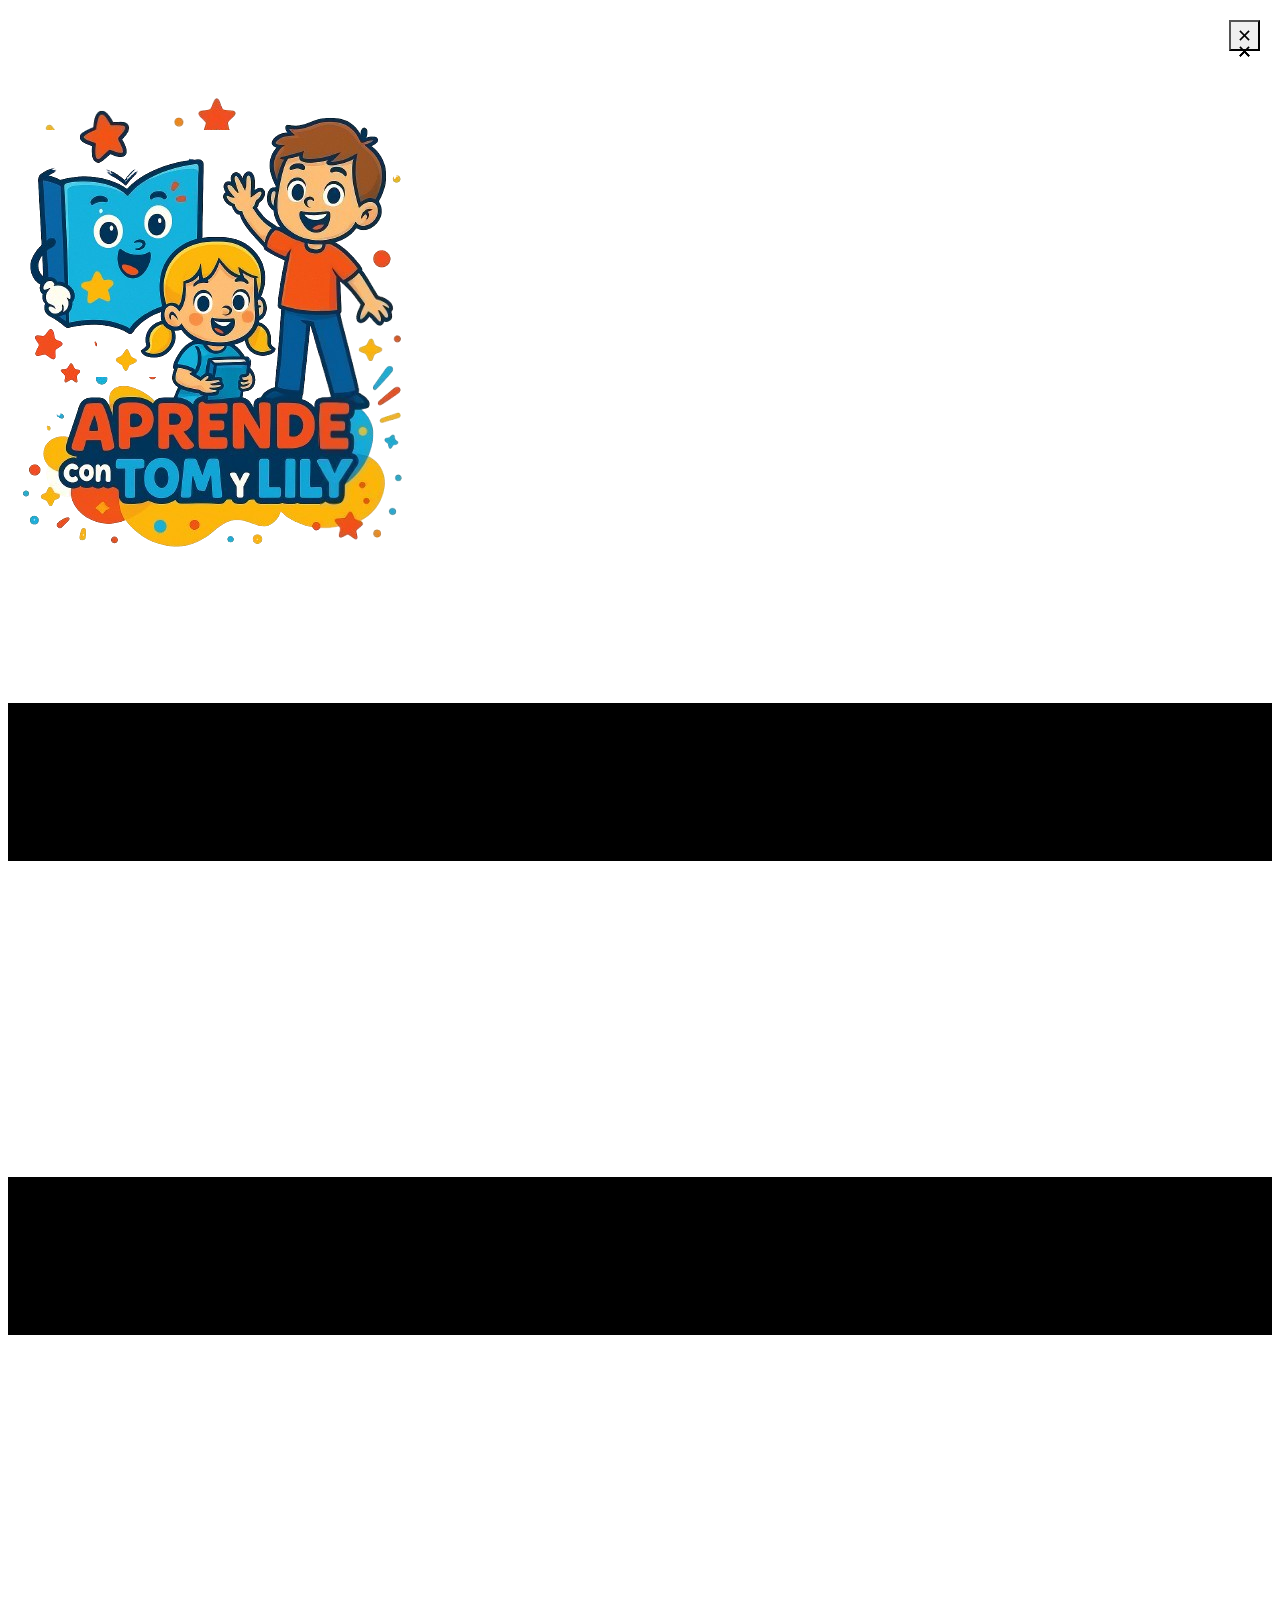
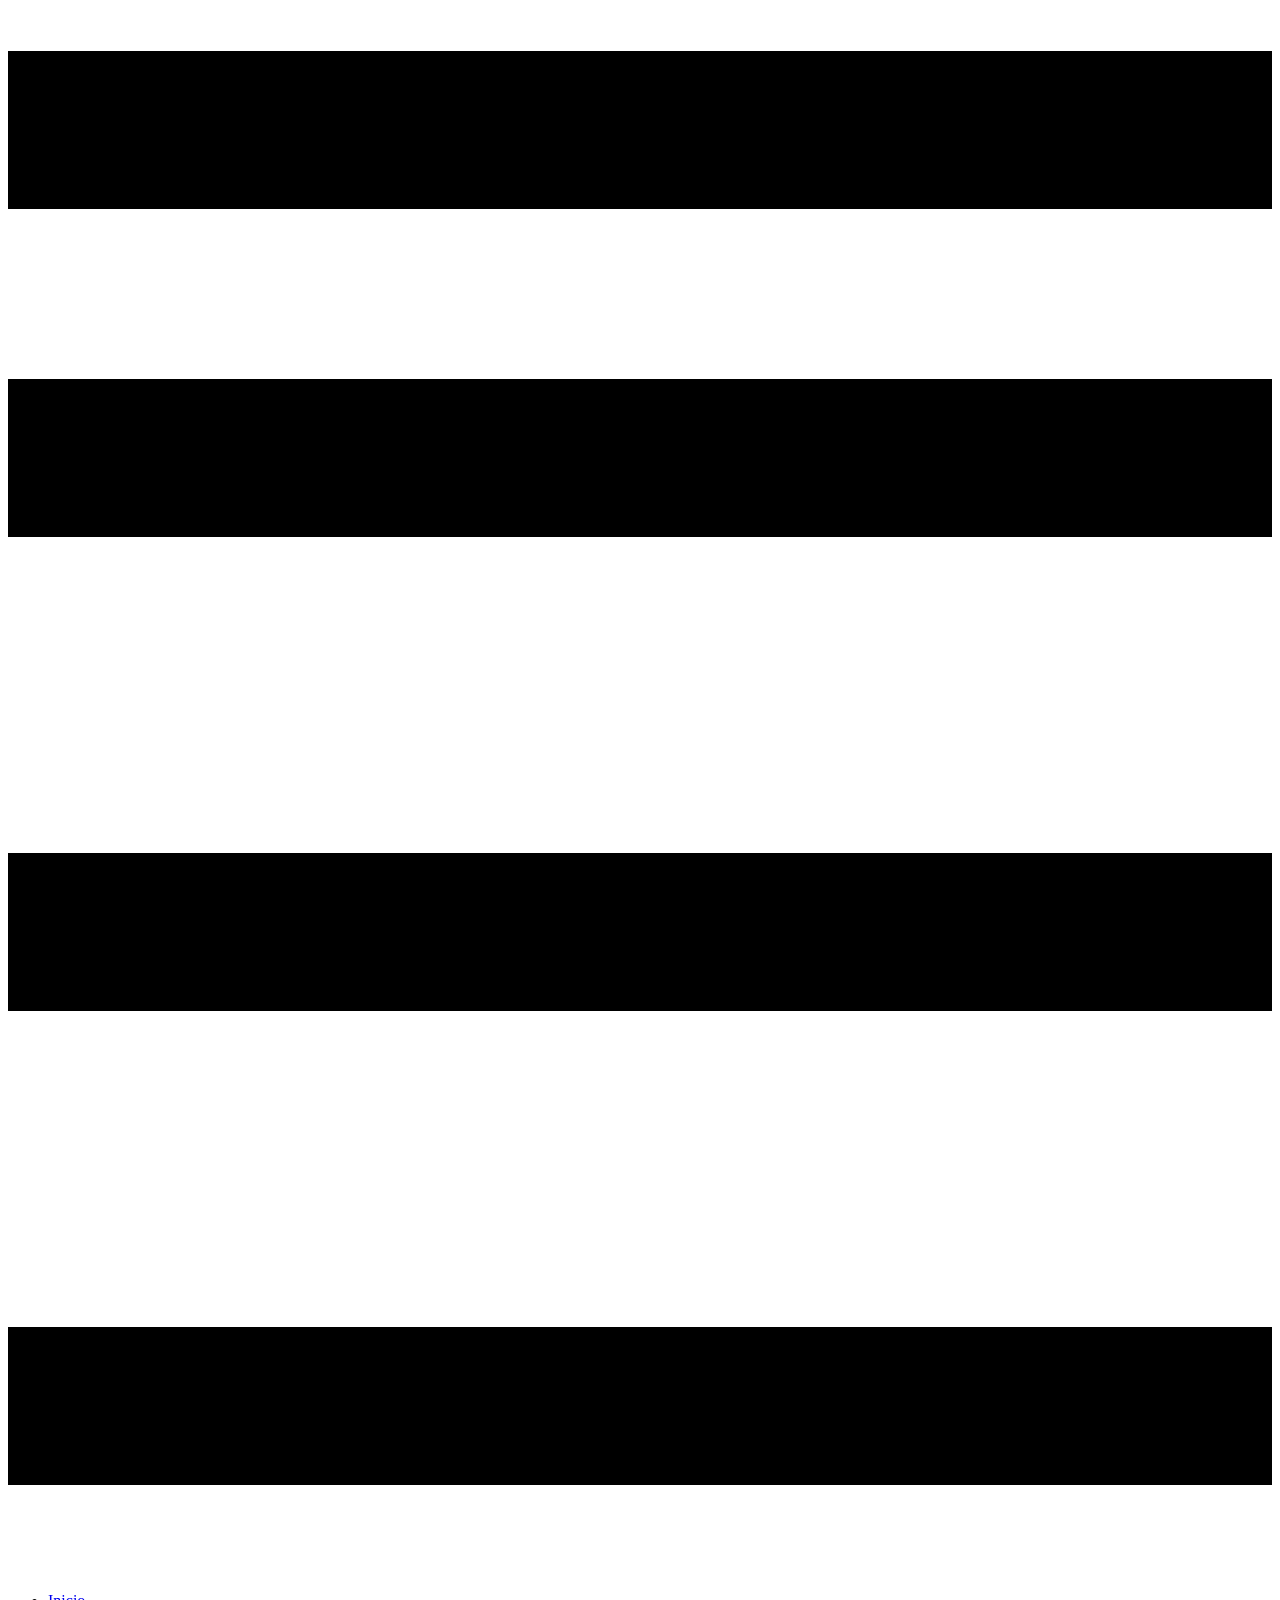
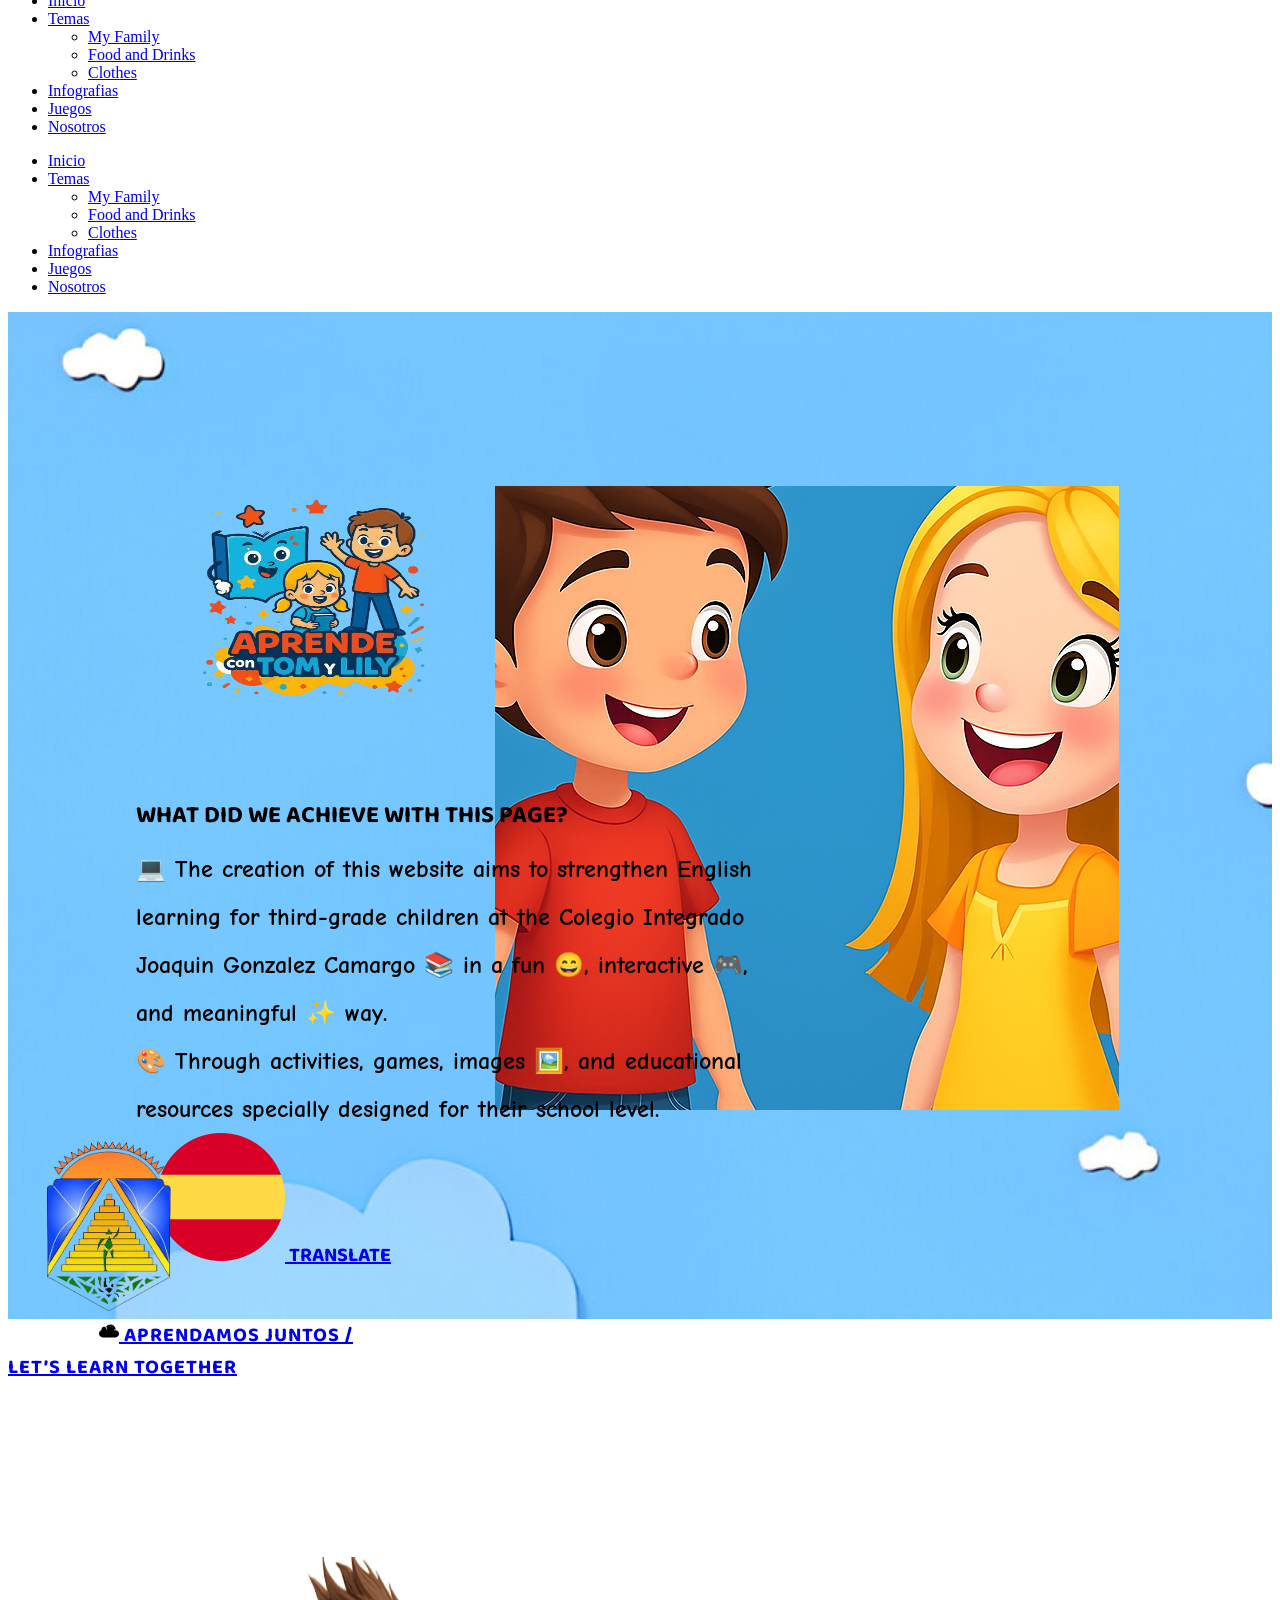
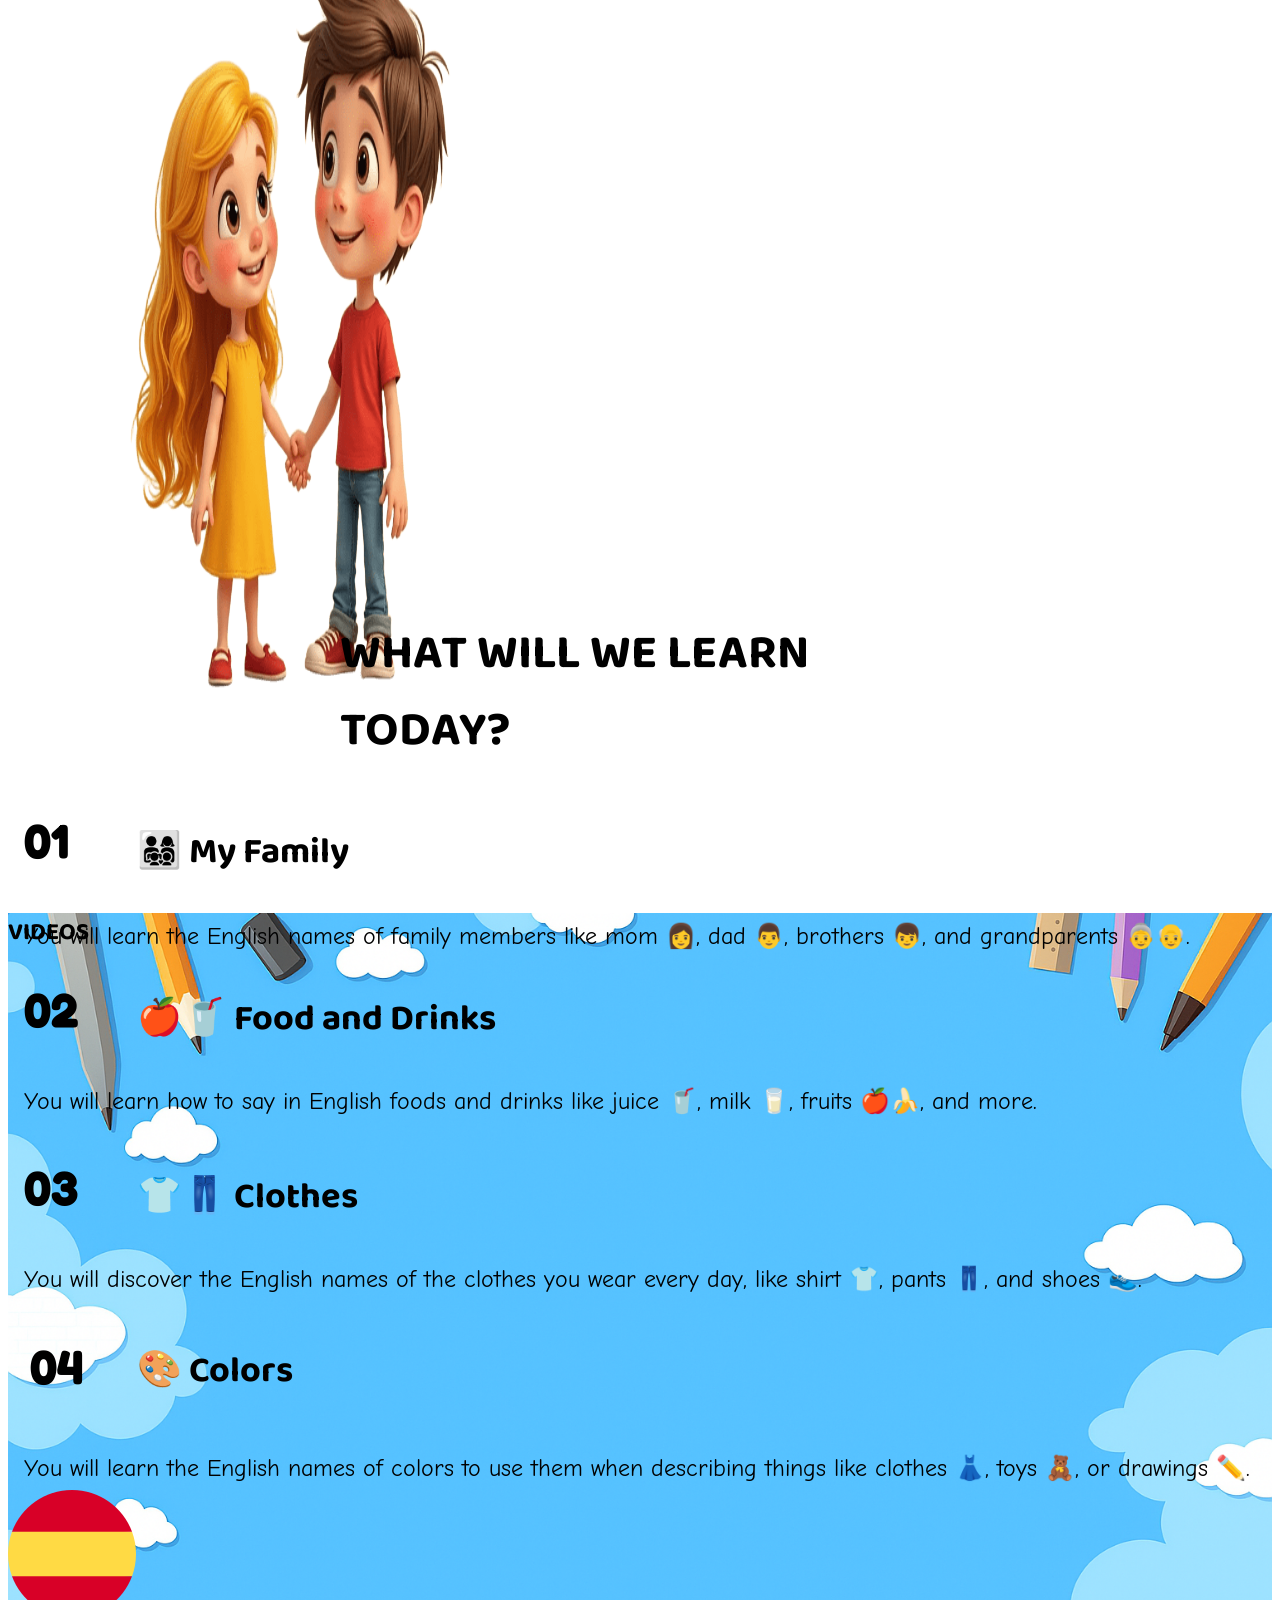
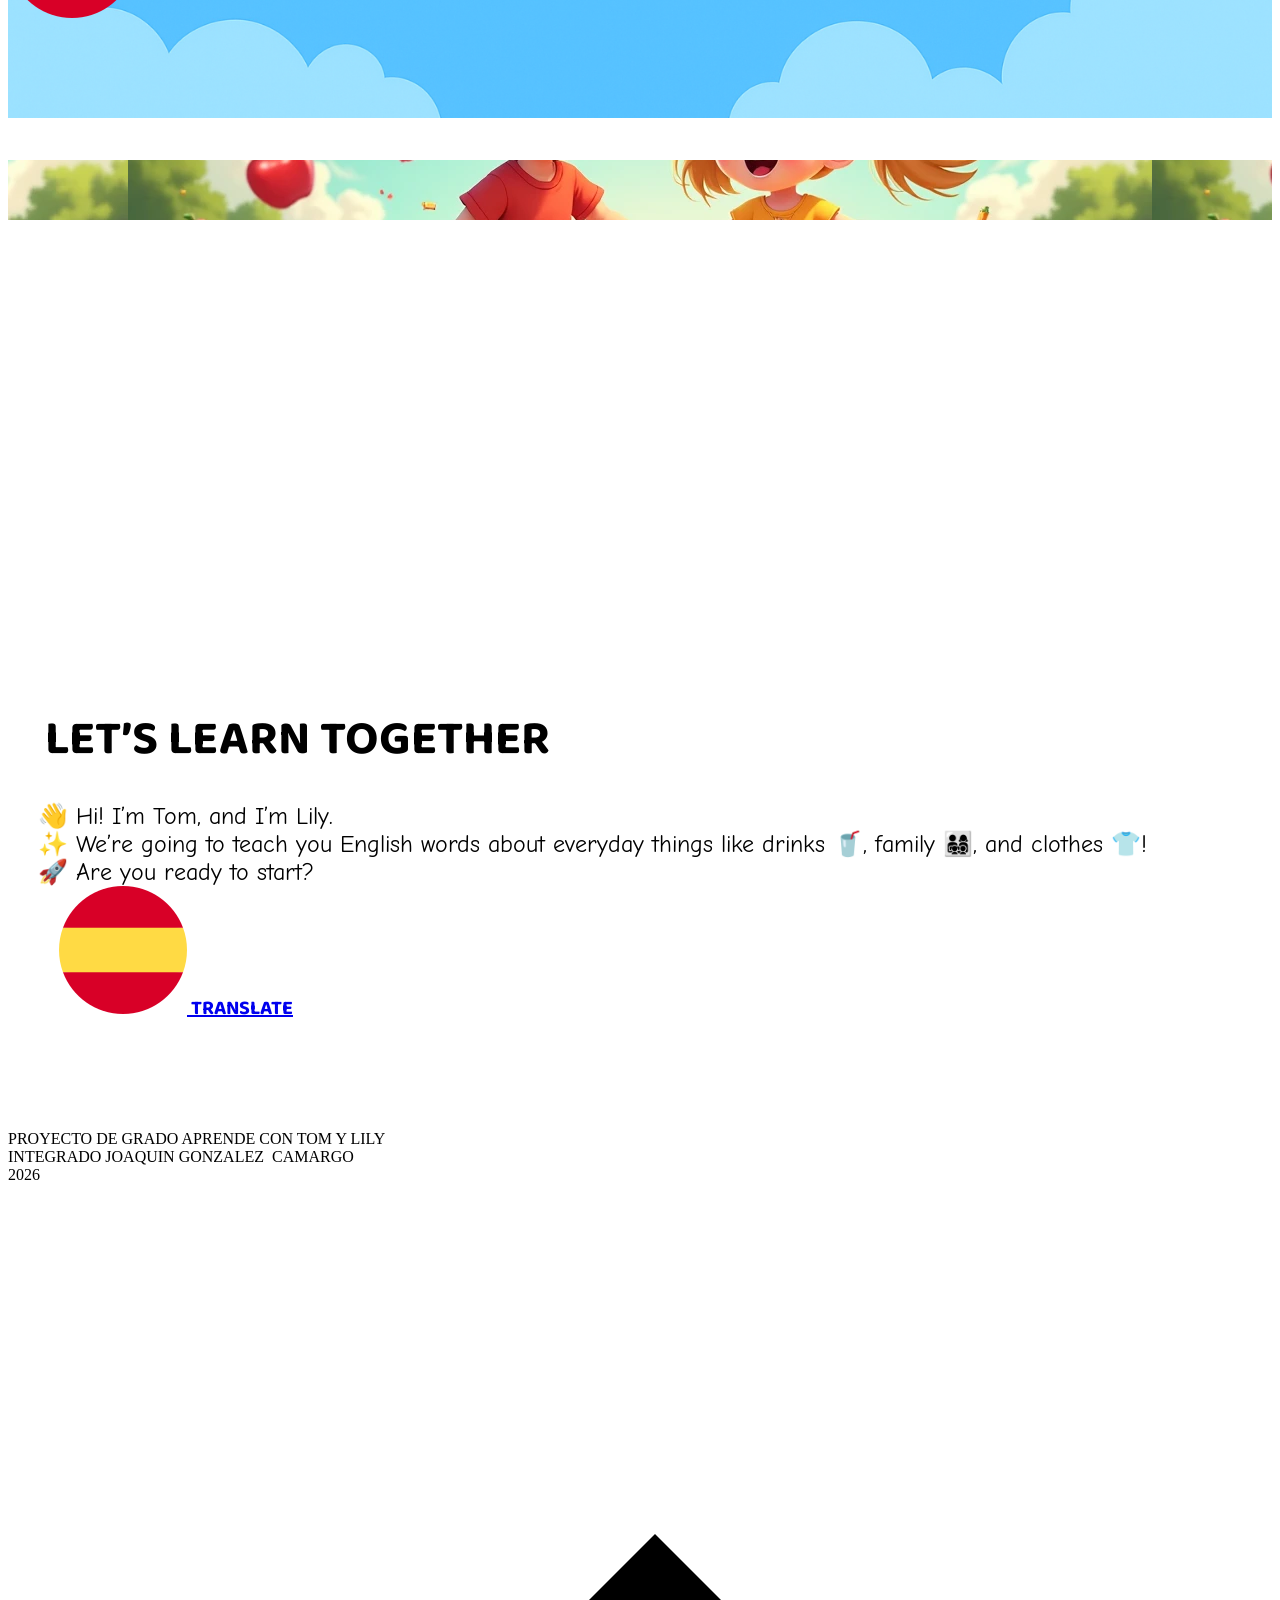
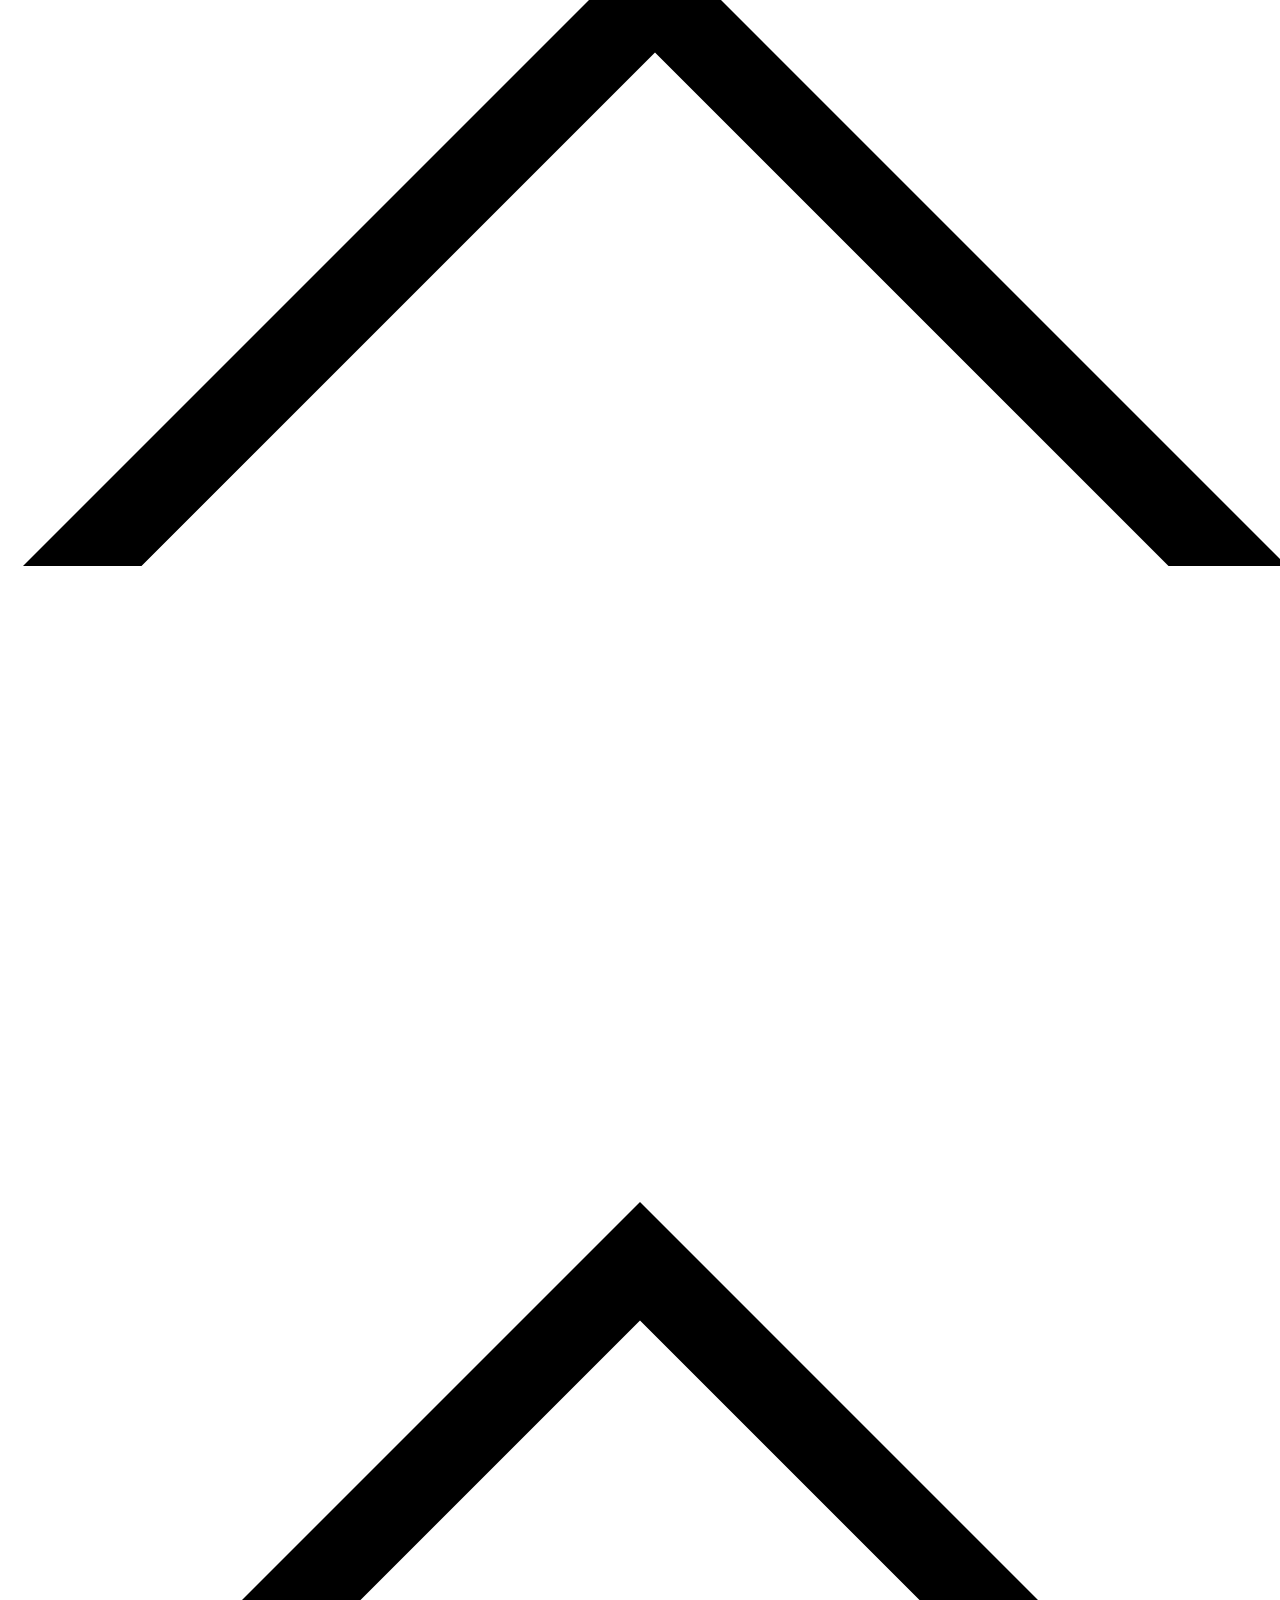
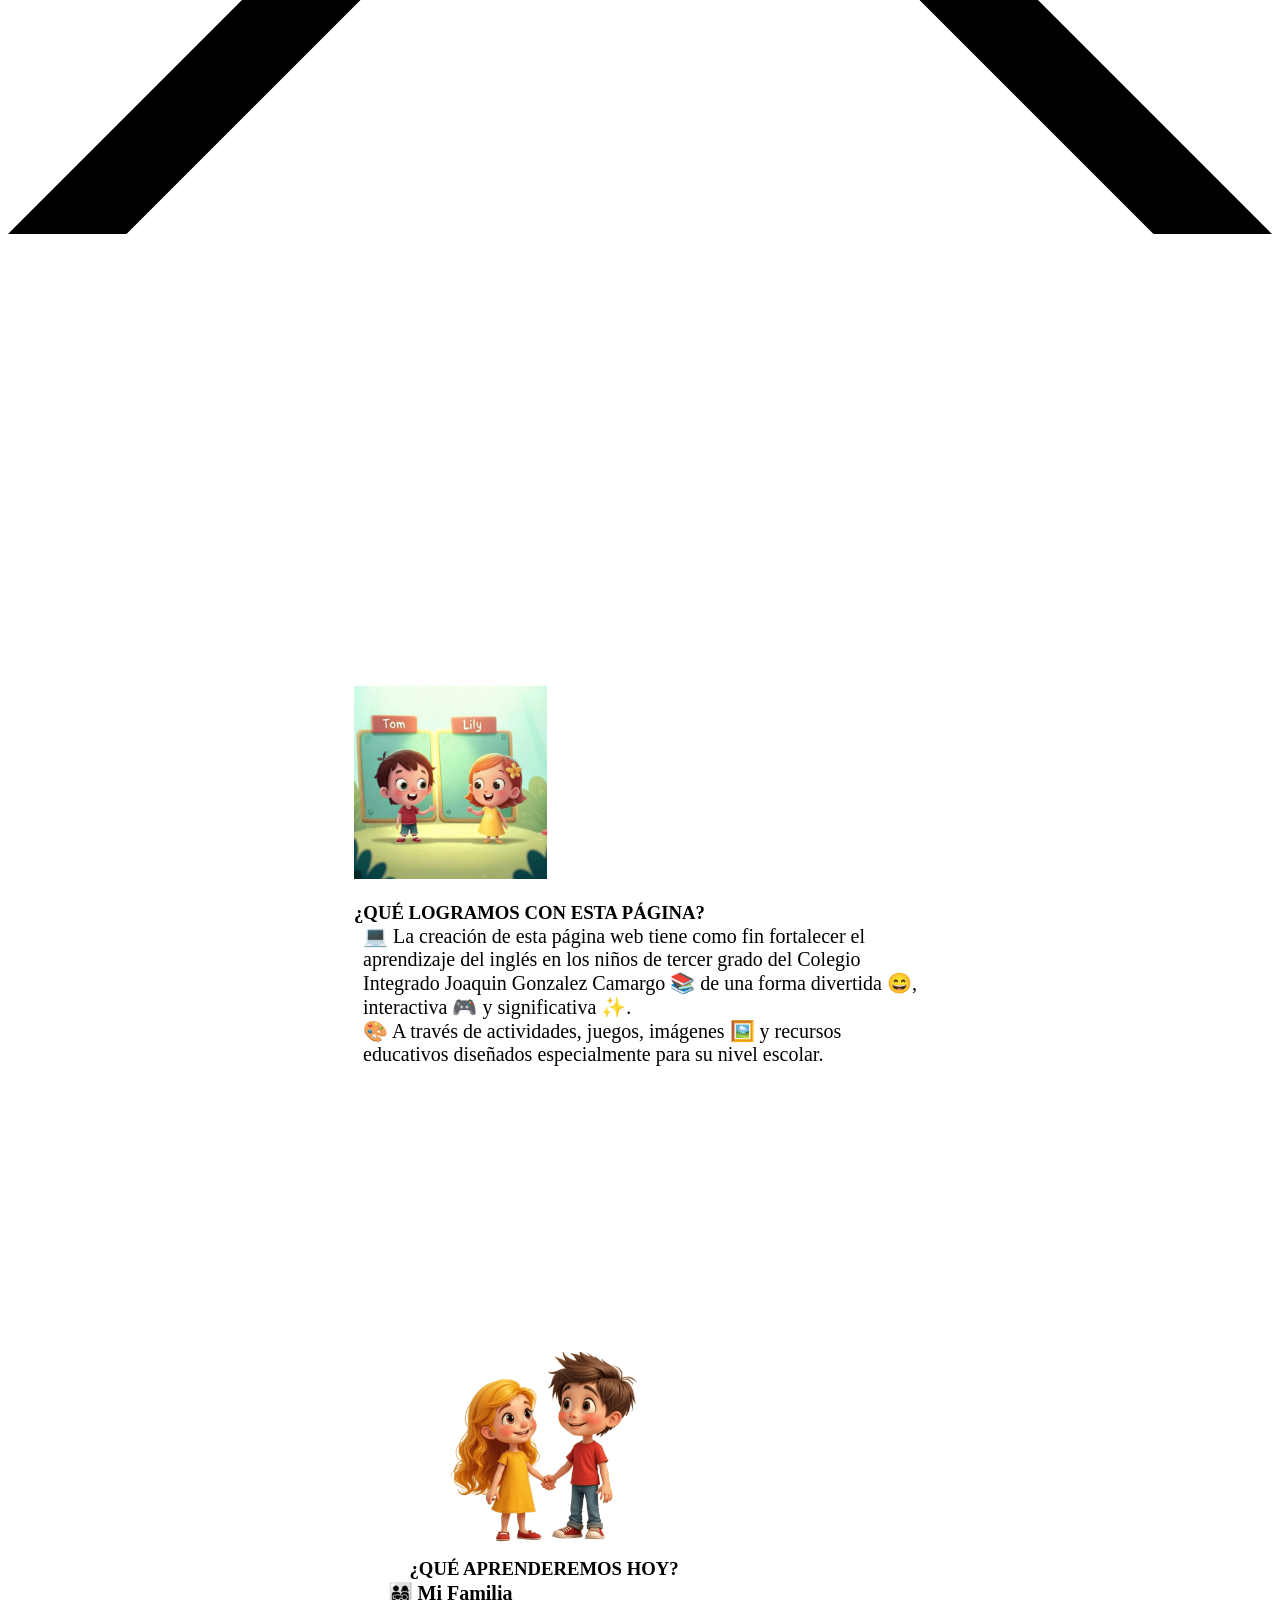
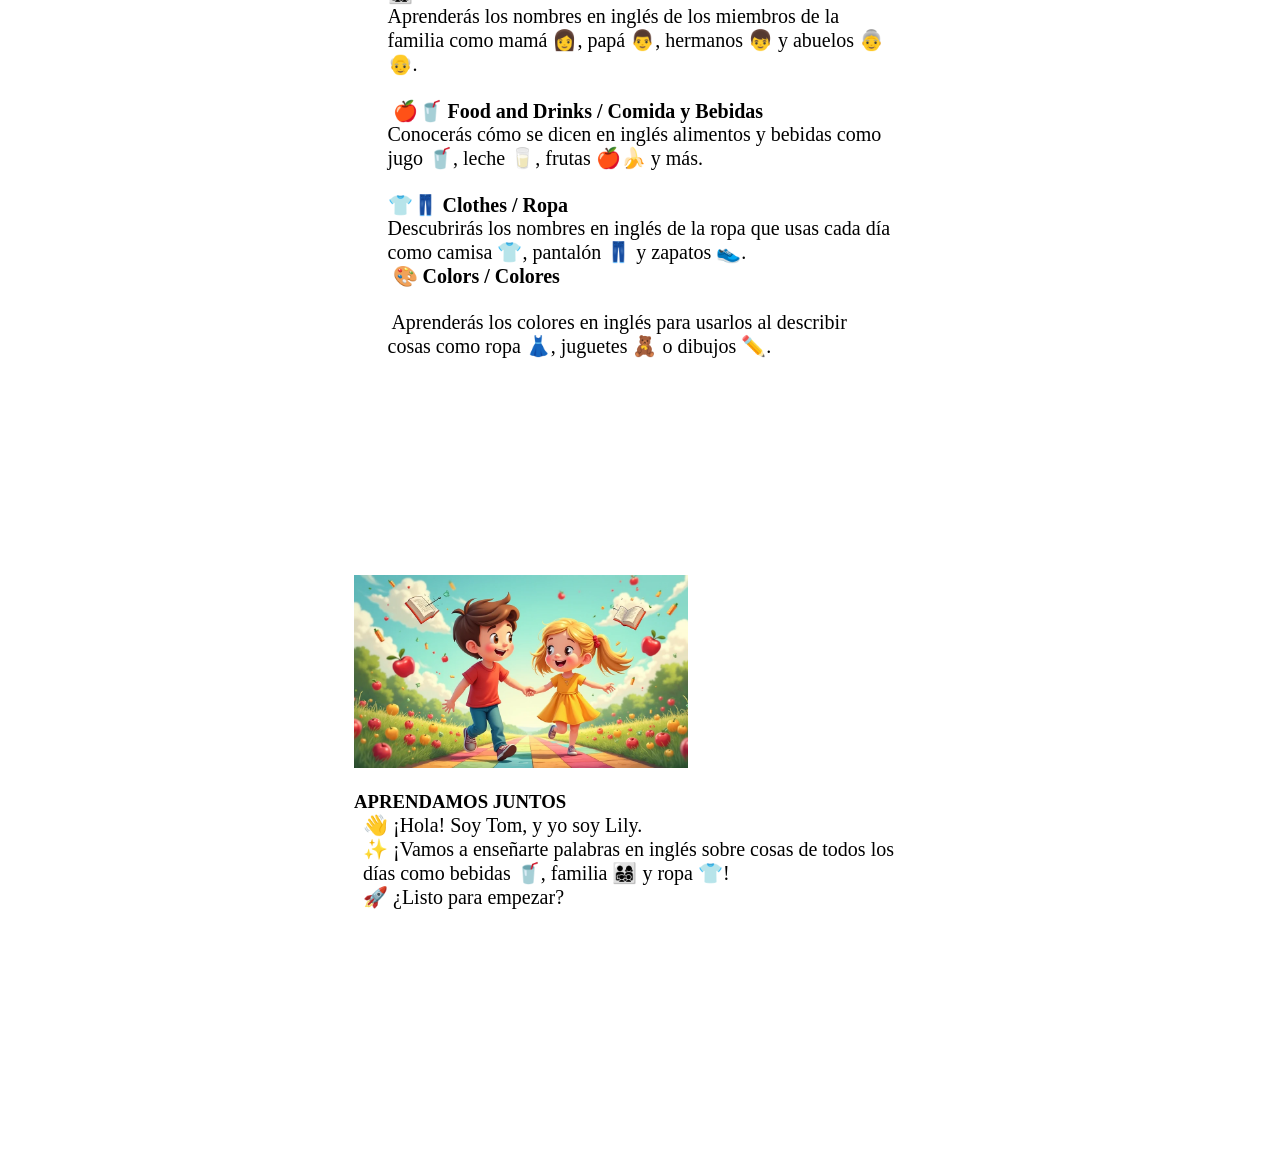
==== index.html @ 64eaceeb "Add files via upload" ====
<!DOCTYPE html>
<html style="font-size: 16px;" lang="es-CO">

<head>
  <meta name="viewport" content="width=device-width, initial-scale=1.0">
  <meta charset="utf-8">
  <meta name="keywords" content="">
  <meta name="description" content="">
  <title>Inicio</title>
  <link rel="stylesheet" href="nicepage.css" media="screen">
  <link rel="stylesheet" href="index.css" media="screen">
  <script class="u-script" type="text/javascript" src="jquery.js" defer=""></script>
  <script class="u-script" type="text/javascript" src="nicepage.js" defer=""></script>









  <link id="u-page-google-font" rel="stylesheet"
    href="https://fonts.googleapis.com/css2?display=swap&amp;family=Baloo+2:wght@400;500;600;700;800&amp;family=Comic+Neue:ital,wght@0,300;0,400;0,700;1,300;1,400;1,700&amp;family=Fredoka:wght@300;400;500;600;700">
  <script type="application/ld+json">{
		"@context": "http://schema.org",
		"@type": "Organization",
		"name": "Tom y Lily 1",
		"url": "/",
		"logo": "images/logo.png"
}</script>
  <meta name="theme-color" content="#478ac9">
  <meta property="og:title" content="Inicio">
  <meta property="og:description" content="">
  <meta property="og:type" content="website">
  <link rel="canonical" href="/">
  <meta data-intl-tel-input-cdn-path="intlTelInput/">
</head>

<body data-home-page="https://tom-y-lily-1-6.nicepage.io/Inicio.html?version=b174aa09-7e13-41a6-55a5-c840bcfb5f16"
  data-home-page-title="Inicio" data-path-to-root="./" data-include-products="false"
  class="u-body u-clearfix u-overlap u-xxl-mode" data-lang="es">
  <header class="u-border-3 u-border-white u-box-shadow u-clearfix u-header u-image u-sticky u-header" id="sec-ee45"
    data-animation-name="" data-animation-duration="0" data-animation-delay="0" data-animation-direction=""><a
      href="./#sec-a640" data-page-id="1099517345" class="u-image u-logo u-image-1" data-image-width="408"
      data-image-height="612" data-lang-es="1099517345#sec-a640">
      <img src="images/logo.png" class="u-logo-image u-logo-image-1">
    </a>
    <nav class="u-dropdown-icon u-menu u-menu-dropdown u-offcanvas u-menu-1" role="navigation"
      data-responsive-from="MD">
      <div class="menu-collapse u-custom-font"
        style="font-size: 1.375rem; letter-spacing: 0px; font-family: &quot;Baloo 2&quot;; font-weight: 700; text-transform: uppercase;">
        <a class="u-button-style u-custom-active-border-color u-custom-active-color u-custom-border u-custom-border-color u-custom-borders u-custom-color u-custom-hover-border-color u-custom-hover-color u-custom-left-right-menu-spacing u-custom-padding-bottom u-custom-text-active-color u-custom-text-color u-custom-text-decoration u-custom-text-hover-color u-custom-text-shadow u-custom-text-shadow-blur u-custom-text-shadow-color u-custom-text-shadow-transparency u-custom-text-shadow-x u-custom-text-shadow-y u-custom-top-bottom-menu-spacing u-hamburger-link u-nav-link u-text-active-palette-1-base u-text-hover-palette-2-base u-hamburger-link-1"
          href="#" tabindex="-1" aria-label="Open menu" aria-controls="f4fc">
          <svg class="u-svg-link" viewBox="0 0 24 24">
            <use xlink:href="#menu-hamburger"></use>
          </svg>
          <svg class="u-svg-content" version="1.1" id="menu-hamburger" viewBox="0 0 16 16" x="0px" y="0px"
            xmlns:xlink="http://www.w3.org/1999/xlink" xmlns="http://www.w3.org/2000/svg">
            <g>
              <rect y="1" width="16" height="2"></rect>
              <rect y="7" width="16" height="2"></rect>
              <rect y="13" width="16" height="2"></rect>
            </g>
          </svg>
        </a>
      </div>
      <div class="u-custom-menu u-nav-container">
        <ul class="u-custom-font u-nav u-spacing-2 u-unstyled u-nav-1" role="menubar">
          <li role="none" class="u-nav-item"><a role="menuitem"
              class="u-active-custom-color-5 u-border-3 u-border-active-palette-1-base u-border-hover-palette-1-light-1 u-border-no-left u-border-no-right u-border-no-top u-button-style u-hover-custom-color-8 u-nav-link u-text-active-black u-text-hover-black u-text-white u-nav-link-2"
              href="index.html" data-page-id="1099517345"
              data-lang-es="{&quot;content&quot;:&quot;Inicio&quot;,&quot;href&quot;:&quot;1099517345#sec-a640&quot;}">Inicio</a>
          </li>
          <li role="none" class="u-nav-item"><a role="menuitem"
              class="u-active-custom-color-5 u-border-3 u-border-active-palette-1-base u-border-hover-palette-1-light-1 u-border-no-left u-border-no-right u-border-no-top u-button-style u-hover-custom-color-8 u-nav-link u-text-active-black u-text-hover-black u-text-white u-nav-link-2"
              href="#" data-lang-es="{&quot;content&quot;:&quot;Temas&quot;,&quot;href&quot;:&quot;#&quot;}">Temas</a>
            <div class="u-nav-popup">
              <ul role="menu" class="u-border-1 u-border-grey-30 u-h-spacing-16 u-nav u-unstyled u-v-spacing-10 u-nav-2"
                aria-label="Temas menu">
                <li role="none" class="u-nav-item"><a role="menuitem"
                    class="u-active-custom-color-5 u-button-style u-hover-custom-color-5 u-nav-link u-text-active-palette-1-dark-2 u-text-black u-text-hover-white u-white"
                    href="My-family.html"
                    data-lang-es="{&quot;content&quot;:&quot;My Family&quot;,&quot;href&quot;:&quot;/My-family.html&quot;}">My
                    Family</a>
                </li>
                <li role="none" class="u-nav-item"><a role="menuitem"
                    class="u-active-custom-color-5 u-button-style u-hover-custom-color-5 u-nav-link u-text-active-palette-1-dark-2 u-text-black u-text-hover-white u-white"
                    href="Food-And-Drinks.html" data-lang-es="{&quot;content&quot;:&quot;Food and Drinks&quot;}">Food
                    and Drinks</a>
                </li>
                <li role="none" class="u-nav-item"><a role="menuitem"
                    class="u-active-custom-color-5 u-button-style u-hover-custom-color-5 u-nav-link u-text-active-palette-1-dark-2 u-text-black u-text-hover-white u-white"
                    href="Clothes.html" data-lang-es="{&quot;content&quot;:&quot;Clothes&quot;}">Clothes</a>
                </li>
              </ul>
            </div>
          </li>
          <li role="none" class="u-nav-item"><a role="menuitem"
              class="u-active-custom-color-5 u-border-3 u-border-active-palette-1-base u-border-hover-palette-1-light-1 u-border-no-left u-border-no-right u-border-no-top u-button-style u-hover-custom-color-8 u-nav-link u-text-active-black u-text-hover-black u-text-white u-nav-link-2"
              href="Infografias.html"
              data-lang-es="{&quot;content&quot;:&quot;Infografias&quot;,&quot;href&quot;:&quot;/Infografias.html&quot;}">Infografias</a>
          </li>
          <li role="none" class="u-nav-item"><a role="menuitem"
              class="u-active-custom-color-5 u-border-3 u-border-active-palette-1-base u-border-hover-palette-1-light-1 u-border-no-left u-border-no-right u-border-no-top u-button-style u-hover-custom-color-8 u-nav-link u-text-active-black u-text-hover-black u-text-white u-nav-link-2"
              href="juegos.html"
              data-lang-es="{&quot;content&quot;:&quot;Juegos&quot;,&quot;href&quot;:&quot;#&quot;}">Juegos</a>
          </li>
          <li role="none" class="u-nav-item"><a role="menuitem"
              class="u-active-custom-color-5 u-border-3 u-border-active-palette-1-base u-border-hover-palette-1-light-1 u-border-no-left u-border-no-right u-border-no-top u-button-style u-hover-custom-color-8 u-nav-link u-text-active-black u-text-hover-black u-text-white u-nav-link-2"
              href="Nosotros.html"
              data-lang-es="{&quot;content&quot;:&quot;Nosotros&quot;,&quot;href&quot;:&quot;/Nosotros.html&quot;}">Nosotros</a>
          </li>
        </ul>
      </div>
      <div class="u-custom-menu u-nav-container-collapse" id="f4fc" role="region" aria-label="Menu panel">
        <div class="u-black u-container-style u-inner-container-layout u-opacity u-opacity-95 u-sidenav">
          <div class="u-inner-container-layout u-sidenav-overflow">
            <div class="u-menu-close" tabindex="-1" aria-label="Close menu"></div>
            <ul class="u-align-center u-nav u-popupmenu-items u-unstyled u-nav-3" role="menubar">
              <li role="none" class="u-nav-item"><a role="menuitem" class="u-button-style u-nav-link" href="./#sec-a640"
                  data-page-id="1099517345"
                  data-lang-es="{&quot;content&quot;:&quot;Inicio&quot;,&quot;href&quot;:&quot;1099517345#sec-a640&quot;}">Inicio</a>
              </li>
              <li role="none" class="u-nav-item"><a role="menuitem" class="u-button-style u-nav-link" href="#"
                  data-lang-es="{&quot;content&quot;:&quot;Temas&quot;,&quot;href&quot;:&quot;#&quot;}">Temas</a>
                <div class="u-nav-popup">
                  <ul role="menu"
                    class="u-border-1 u-border-grey-30 u-h-spacing-16 u-nav u-unstyled u-v-spacing-10 u-nav-4"
                    aria-label="Temas menu">
                    <li role="none" class="u-nav-item"><a role="menuitem" class="u-button-style u-nav-link"
                        href="My-family.html"
                        data-lang-es="{&quot;content&quot;:&quot;My Family&quot;,&quot;href&quot;:&quot;/My-family.html&quot;}">My
                        Family</a>
                    </li>
                    <li role="none" class="u-nav-item"><a role="menuitem" class="u-button-style u-nav-link"
                        href="Food-And-Drinks.html"
                        data-lang-es="{&quot;content&quot;:&quot;Food and Drinks&quot;}">Food and Drinks</a>
                    </li>
                    <li role="none" class="u-nav-item"><a role="menuitem" class="u-button-style u-nav-link"
                        href="Clothes.html" data-lang-es="{&quot;content&quot;:&quot;Clothes&quot;}">Clothes</a>
                    </li>
                  </ul>
                </div>
              </li>
              <li role="none" class="u-nav-item"><a role="menuitem" class="u-button-style u-nav-link"
                  href="Infografias.html"
                  data-lang-es="{&quot;content&quot;:&quot;Infografias&quot;,&quot;href&quot;:&quot;/Infografias.html&quot;}">Infografias</a>
              </li>
              <li role="none" class="u-nav-item"><a role="menuitem" class="u-button-style u-nav-link" href="juegos.html"
                  data-lang-es="{&quot;content&quot;:&quot;Juegos&quot;,&quot;href&quot;:&quot;#&quot;}">Juegos</a>
              </li>
              <li role="none" class="u-nav-item"><a role="menuitem" class="u-button-style u-nav-link"
                  href="Nosotros.html"
                  data-lang-es="{&quot;content&quot;:&quot;Nosotros&quot;,&quot;href&quot;:&quot;/Nosotros.html&quot;}">Nosotros</a>
              </li>
            </ul>
          </div>
        </div>
        <div class="u-black u-menu-overlay u-opacity u-opacity-70"></div>
      </div>
      <style class="menu-style">
        @media (max-width: 939px) {
          [data-responsive-from="MD"] .u-nav-container {
            display: none;
          }

          [data-responsive-from="MD"] .menu-collapse {
            display: block;
          }
        }
      </style>
    </nav>
    <style class="u-sticky-style" data-style-id="108c">
      .u-sticky-fixed.u-sticky-108c,
      .u-body.u-sticky-fixed .u-sticky-108c {
        box-shadow: 0px 2px 8px 0px rgba(128, 128, 128, 1) !important
      }

      .u-sticky-fixed.u-sticky-108c:before,
      .u-body.u-sticky-fixed .u-sticky-108c:before {
        borders: top right bottom left !important;
        border-style: double !important
      }
    </style>
  </header>
  <section class="u-clearfix u-section-1" id="sec-a640">
    <div class="u-container-style u-expanded-width u-gradient u-group u-image u-shape-rectangle u-image-1">
      <div class="u-container-layout u-container-layout-1">
        <img class="u-image u-image-default u-image-2" src="images/logo.png" alt="" data-image-width="408"
          data-image-height="612">
        <div class="u-align-left u-image u-image-circle u-preserve-proportions u-image-3" data-image-width="1024"
          data-image-height="1536"></div>
        <div
          class="u-align-left u-container-align-left u-container-align-left-xl u-container-align-left-xxl u-container-style u-group u-radius-20 u-shape-round u-white u-group-2">
          <div class="u-container-layout u-container-layout-2">
            <h2 class="u-align-center u-custom-font u-text u-text-color-var u-text-1"> WHAT DID WE ACHIEVE WITH THIS
              PAGE?</h2>
            <p class="u-align-center u-custom-font u-text u-text-2"> 💻 The creation of this website aims to strengthen
              English learning for third-grade children at the Colegio Integrado Joaquin Gonzalez Camargo 📚 in a fun
              😄, interactive 🎮, and meaningful ✨ way.<br> 🎨 Through activities, games, images 🖼️, and educational
              resources specially designed for their school level.
            </p>
            <a href="#sec-745e"
              class="u-border-none u-btn u-btn-round u-button-style u-custom-color-2 u-custom-font u-dialog-link u-hover-custom-color-3 u-radius u-btn-1"><span
                class="u-file-icon u-icon"><img src="images/197593.png" alt=""></span>&nbsp;TRANSLATE
            </a>
          </div>
        </div>
        <img class="u-image u-image-contain u-image-default u-preserve-proportions u-image-4"
          src="images/LOGOINTEGRADOJGC.png" alt="" data-image-width="447" data-image-height="447">
      </div>
    </div>
    <a href="./#sec-43c8" data-page-id="1099517345"
      class="u-active-custom-color-5 u-btn u-btn-round u-button-style u-custom-color-3 u-custom-font u-hover-custom-color-4 u-radius u-btn-2"><span
        class="u-icon"><svg class="u-svg-content" viewBox="0 0 56 56" x="0px" y="0px" style="width: 1em; height: 1em;">
          <path d="M25,46H10.845C4.865,46,0,41.135,0,35.154C0,31,2.705,26.688,6.433,24.901L7,24.63V24c0-0.127,0.008-0.256,0.015-0.386
	l0.009-0.16l-0.012-0.21C7.006,23.163,7,23.082,7,23c0-3.859,3.141-7,7-7c0.309,0,0.614,0.027,0.917,0.067
	c0.078,0.01,0.156,0.023,0.233,0.036c0.267,0.044,0.53,0.102,0.789,0.177c0.035,0.01,0.071,0.017,0.106,0.027
	c0.285,0.087,0.563,0.197,0.835,0.321c0.071,0.032,0.14,0.067,0.21,0.101c0.24,0.119,0.475,0.249,0.702,0.396
	C19.719,18.373,21,20.538,21,23c0,0.553,0.447,1,1,1s1-0.447,1-1c0-2.754-1.246-5.219-3.2-6.871C22.667,12.379,27.388,10,32.085,10
	c7.745,0,14.177,6.135,14.848,13.888c-1.022-0.072-2.552-0.109-4.083,0.124c-0.546,0.083-0.921,0.593-0.838,1.139
	c0.075,0.495,0.501,0.85,0.987,0.85c0.05,0,0.101-0.004,0.151-0.012c2.227-0.337,4.548-0.021,4.684-0.002
	C52.49,26.872,56,31.161,56,35.972C56,41.501,51.501,46,45.972,46H33H25z"></path>
        </svg></span>&nbsp;APRENDAMOS JUNTOS /<br>Let’s learn together
    </a>
  </section>
  <section
    class="u-align-center u-clearfix u-container-align-center u-container-align-center-lg u-container-align-center-md u-container-align-center-xl u-container-align-center-xxl u-valign-middle-lg u-section-2"
    id="sec-66f4">
    <div class="data-layout-selected u-clearfix u-expanded-width u-gutter-0 u-layout-wrap u-layout-wrap-1">
      <div class="u-layout">
        <div class="u-layout-row">
          <div
            class="u-align-center u-container-align-center u-container-align-center-lg u-container-align-center-md u-container-align-center-xl u-container-align-center-xxl u-container-style u-layout-cell u-size-30 u-layout-cell-1">
            <div class="u-container-layout u-container-layout-1">
              <img class="custom-expanded u-image u-image-1" src="images/saludo1.png" data-image-width="1024"
                data-image-height="592">
            </div>
          </div>
          <div class="u-container-style u-layout-cell u-size-30 u-layout-cell-2">
            <div class="u-container-layout u-valign-bottom-md u-container-layout-2">
              <div class="u-align-center u-color-var u-container-align-center u-container-style u-group u-group-1"
                data-animation-name="rollIn" data-animation-duration="2000" data-animation-direction="">
                <div class="u-container-layout u-valign-middle-md u-valign-middle-xl u-valign-middle-xs">
                  <h2 class="u-custom-font u-text u-text-default u-text-white u-text-1">01</h2>
                </div>
              </div>
              <h2
                class="u-align-center-xs u-align-left-lg u-align-left-md u-align-left-sm u-align-left-xl u-align-left-xxl u-custom-font u-text u-text-2">
                👨‍👩‍👧‍👦 My Family</h2>
              <p
                class="u-align-center-xs u-align-left-lg u-align-left-md u-align-left-sm u-align-left-xl u-align-left-xxl u-custom-font u-text u-text-3">
                You will learn the English names of family members like mom 👩, dad 👨, brothers 👦, and grandparents
                👵👴.</p>
              <div class="u-align-center u-color-var u-container-align-center u-container-style u-group u-group-2"
                data-animation-name="rollIn" data-animation-duration="2000" data-animation-direction="">
                <div class="u-container-layout">
                  <h2 class="u-custom-font u-text u-text-default u-text-white u-text-4">02</h2>
                </div>
              </div>
              <h2
                class="u-align-center-xs u-align-left-lg u-align-left-md u-align-left-sm u-align-left-xl u-align-left-xxl u-custom-font u-text u-text-5">
                🍎🥤 Food and Drinks</h2>
              <p
                class="u-align-center-xs u-align-left-lg u-align-left-md u-align-left-sm u-align-left-xl u-align-left-xxl u-custom-font u-text u-text-6">
                You will learn how to say in English foods and drinks like juice 🥤, milk 🥛, fruits 🍎🍌, and more.</p>
              <div class="u-align-center u-color-var u-container-align-center u-container-style u-group u-group-3"
                data-animation-name="rollIn" data-animation-duration="2000" data-animation-direction="">
                <div class="u-container-layout">
                  <h2 class="u-custom-font u-text u-text-body-alt-color u-text-default u-text-7">03</h2>
                </div>
              </div>
              <h2
                class="u-align-center-xs u-align-left-lg u-align-left-md u-align-left-sm u-align-left-xl u-align-left-xxl u-custom-font u-text u-text-8">
                👕👖 Clothes</h2>
              <p
                class="u-align-center-xs u-align-left-lg u-align-left-md u-align-left-sm u-align-left-xl u-align-left-xxl u-custom-font u-text u-text-9">
                You will discover the English names of the clothes you wear every day, like shirt 👕, pants 👖, and
                shoes 👟.</p>
              <div class="u-align-center u-color-var u-container-align-center u-container-style u-group u-group-4"
                data-animation-name="rollIn" data-animation-duration="2000" data-animation-direction="">
                <div class="u-container-layout">
                  <h2 class="u-custom-font u-text u-text-body-alt-color u-text-default u-text-10">04</h2>
                </div>
              </div>
              <h2
                class="u-align-center-xs u-align-left-lg u-align-left-md u-align-left-sm u-align-left-xl u-align-left-xxl u-custom-font u-text u-text-11">
                🎨 Colors</h2>
              <p
                class="u-align-center-xs u-align-left-lg u-align-left-md u-align-left-sm u-align-left-xl u-align-left-xxl u-custom-font u-text u-text-12">
                You will learn the English names of colors to use them when describing things like clothes 👗, toys 🧸,
                or drawings ✏️.</p><span class="u-dialog-link u-file-icon u-icon u-icon-1" data-href="#sec-e531"><img
                  src="images/197593.png" alt=""></span>
            </div>
          </div>
        </div>
      </div>
    </div>
    <h2 class="u-custom-font u-text u-text-custom-color-3 u-text-13"> WHAT WILL WE LEARN TODAY?</h2>
  </section>
  <section class="u-clearfix u-gradient u-image u-section-3" id="sec-b25d">
    <div class="u-clearfix u-sheet u-valign-middle-md u-valign-middle-xs u-sheet-1">
      <h2 class="u-custom-font u-text u-text-default u-text-white u-text-1"> VIDEOS</h2>
      <div
        class="data-layout-selected u-clearfix u-expanded-width-lg u-expanded-width-md u-expanded-width-sm u-expanded-width-xs u-gutter-30 u-layout-wrap u-layout-wrap-1">
        <div class="u-layout">
          <div class="u-layout-row">
            <div
              class="u-align-left u-container-align-left u-container-style u-layout-cell u-left-cell u-size-30 u-layout-cell-1">
              <div class="u-container-layout u-container-layout-1">
                <div class="u-align-left u-expanded u-video u-video-contain">
                  <div class="embed-responsive embed-responsive-1">
                    <iframe style="position: absolute;top: 0;left: 0;width: 100%;height: 100%;"
                      class="embed-responsive-item"
                      src="https://www.youtube.com/embed/5IUhK5jGN5E?mute=0&amp;showinfo=0&amp;controls=1&amp;start=0"
                      frameborder="0" allowfullscreen=""></iframe>
                  </div>
                </div>
              </div>
            </div>
            <div class="u-align-left u-container-align-left u-container-style u-layout-cell u-size-30 u-layout-cell-2">
              <div class="u-container-layout u-container-layout-2">
                <div class="u-align-left u-expanded u-video u-video-contain">
                  <div class="embed-responsive embed-responsive-2">
                    <iframe style="position: absolute;top: 0;left: 0;width: 100%;height: 100%;"
                      class="embed-responsive-item"
                      src="https://www.youtube.com/embed/GWElwZGZaLo?mute=0&amp;showinfo=0&amp;controls=1&amp;start=0"
                      frameborder="0" allowfullscreen=""></iframe>
                  </div>
                </div>
              </div>
            </div>
          </div>
        </div>
      </div>
    </div>
  </section>
  <section class="u-clearfix u-section-4" id="sec-43c8">
    <div
      class="u-clearfix u-sheet u-valign-bottom-md u-valign-middle-lg u-valign-middle-xl u-valign-middle-xxl u-sheet-1">
      <div
        class="data-layout-selected u-clearfix u-expanded-width-lg u-expanded-width-md u-expanded-width-sm u-expanded-width-xl u-expanded-width-xs u-layout-wrap u-layout-wrap-1">
        <div class="u-layout">
          <div class="u-layout-row">
            <div
              class="u-container-align-center u-container-style u-effect-wobble-left u-hover-box u-layout-cell u-size-30 u-layout-cell-1"
              data-image-width="1024" data-image-height="1024">
              <div class="u-background-effect u-expanded">
                <div class="u-background-effect-image u-expanded u-image u-image-1" data-image-width="1024"
                  data-image-height="1024"></div>
              </div>
              <div class="u-back-slide u-container-layout u-valign-middle u-container-layout-1" data-image-width="1024"
                data-image-height="592"></div>
              <div class="u-black u-container-layout u-opacity u-opacity-25 u-over-slide u-container-layout-2"></div>
            </div>
            <div
              class="u-align-center u-container-align-center u-container-style u-layout-cell u-size-30 u-layout-cell-2">
              <div class="u-container-layout u-container-layout-3">
                <h2 class="u-custom-font u-text u-text-custom-color-3 u-text-1"> LET’S LEARN TOGETHER</h2>
                <p class="u-custom-font u-text u-text-2"> 👋 Hi! I’m Tom, and I’m Lily.<br> ✨ We’re going to teach you
                  English words about everyday things like drinks 🥤, family 👨‍👩‍👧‍👦, and clothes 👕!<br> 🚀 Are you
                  ready to start?
                </p>
                <a href="#sec-d0b3"
                  class="u-border-none u-btn u-btn-round u-button-style u-custom-color-2 u-custom-font u-dialog-link u-hover-custom-color-3 u-radius u-btn-1"><span
                    class="u-file-icon u-icon"><img src="images/197593.png" alt=""></span>&nbsp;TRANSLATE
                </a>
              </div>
            </div>
          </div>
        </div>
      </div>
    </div>
  </section>
  <style class="u-overlap-style">
    .u-overlap:not(.u-sticky-scroll) .u-header {
      background-color: #ffffff !important
    }
  </style>








  <footer class="u-align-center u-clearfix u-container-align-center u-footer u-image u-footer" id="sec-370e">
    <div class="u-clearfix u-sheet u-valign-middle-lg u-valign-middle-sm u-valign-middle-xs u-sheet-1">
      <p class="u-custom-font u-small-text u-text u-text-body-alt-color u-text-variant u-text-1"
        data-lang-es="PROYECTO DE GRADO APRENDE CON TOM Y LILY&amp;nbsp;&lt;br&gt;COLEGIO INTEGRADO JOAQUIN GONZALEZ CAMARGO&lt;br&gt;2025&lt;br&gt;&lt;br&gt;">
        PROYECTO DE GRADO APRENDE CON TOM Y LILY&nbsp;<br>INTEGRADO JOAQUIN GONZALEZ&nbsp; CAMARGO<br>2026<br>
        <br>
      </p>
    </div>
  </footer><span
    style="height: 64px; width: 64px; margin-left: 0px; margin-right: auto; margin-top: 0px; background-image: none; right: 20px; bottom: 20px; padding: 15px"
    class="u-back-to-top u-border-2 u-border-custom-color-3 u-custom-color-2 u-icon u-icon-circle u-opacity u-opacity-85"
    data-href="#"><svg class="u-svg-link" preserveAspectRatio="xMidYMin slice" viewBox="0 0 551.13 551.13">
      <use xmlns:xlink="http://www.w3.org/1999/xlink" xlink:href="#svg-1d98"></use>
    </svg><svg class="u-svg-content" enable-background="new 0 0 551.13 551.13" viewBox="0 0 551.13 551.13"
      xmlns="http://www.w3.org/2000/svg" id="svg-1d98">
      <path d="m275.565 189.451 223.897 223.897h51.668l-275.565-275.565-275.565 275.565h51.668z"></path>
    </svg></span>
  <section
    class="u-align-center u-black u-clearfix u-container-align-center u-container-style u-dialog-block u-opacity u-opacity-70 u-valign-middle-lg u-valign-middle-md u-valign-middle-sm u-valign-middle-xl u-valign-middle-xs u-dialog-section-14"
    id="sec-745e">
    <div class="u-align-center u-container-align-center u-container-style u-dialog u-white u-dialog-1">
      <div
        class="u-container-layout u-valign-top-lg u-valign-top-md u-valign-top-sm u-valign-top-xl u-valign-top-xs u-container-layout-1">
        <img alt="" class="u-expanded-width u-image u-image-default u-image-1" data-image-width="1024"
          data-image-height="1024" src="images/tomiii.jpg">
        <h3 class="u-custom-font u-text u-text-custom-color-3 u-text-default u-text-1"> ¿QUÉ LOGRAMOS CON ESTA PÁGINA?
        </h3>
        <p class="u-align-center u-custom-font u-text u-text-2"> 💻 La creación de esta página web tiene como fin
          fortalecer el aprendizaje del inglés en los niños de tercer grado del Colegio Integrado Joaquin Gonzalez
          Camargo 📚 de una forma divertida 😄, interactiva 🎮 y significativa ✨.<br> 🎨 A través de actividades,
          juegos, imágenes 🖼️ y recursos educativos diseñados especialmente para su nivel escolar.
        </p>
      </div>
      <button
        class="u-border-2 u-border-custom-color-1 u-dialog-close-button u-icon u-icon-circle u-text-black u-icon-1"><svg
          class="u-svg-link" preserveAspectRatio="xMidYMin slice" viewBox="0 0 16 16" style="">
          <use xmlns:xlink="http://www.w3.org/1999/xlink" xlink:href="#svg-6e8b"></use>
        </svg><svg xmlns="http://www.w3.org/2000/svg" xmlns:xlink="http://www.w3.org/1999/xlink" version="1.1"
          xml:space="preserve" class="u-svg-content" viewBox="0 0 16 16" x="0px" y="0px" id="svg-6e8b">
          <rect x="7" y="0" transform="matrix(0.7071 -0.7071 0.7071 0.7071 -3.3138 8.0002)" width="2" height="16">
          </rect>
          <rect x="0" y="7" transform="matrix(0.7071 -0.7071 0.7071 0.7071 -3.3138 8.0002)" width="16" height="2">
          </rect>
        </svg></button>
    </div>
  </section>
  <style>
    .u-dialog-section-14 .u-dialog-1 {
      width: 572px;
      min-height: 534px;
      height: auto;
      margin: 132px auto 60px;
    }

    .u-dialog-section-14 .u-container-layout-1 {
      padding: 0 0 18px;
    }

    .u-dialog-section-14 .u-image-1 {
      height: 214px;
      margin-top: 0;
      margin-bottom: 0;
      object-position: 50% 54%;
    }

    .u-dialog-section-14 .u-text-1 {
      font-weight: 700;
      margin: 19px auto 0;
    }

    .u-dialog-section-14 .u-text-2 {
      font-size: 1.25rem;
      margin: 0 9px;
    }

    .u-dialog-section-14 .u-icon-1 {
      width: 31px;
      height: 31px;
      background-image: none;
      left: auto;
      top: 20px;
      position: absolute;
      right: 20px;
      padding: 7px;
    }

    @media (max-width: 1399px) {
      .u-dialog-section-14 .u-dialog-1 {
        width: 572px;
      }

      .u-dialog-section-14 .u-image-1 {
        height: 193px;
      }

      .u-dialog-section-14 .u-text-2 {
        margin-top: 0;
      }
    }

    @media (max-width: 1199px) {
      .u-dialog-section-14 .u-image-1 {
        height: 214px;
      }
    }

    @media (max-width: 991px) {
      .u-dialog-section-14 .u-container-layout-1 {
        padding-top: 70px;
      }
    }

    @media (max-width: 767px) {
      .u-dialog-section-14 .u-dialog-1 {
        width: 540px;
        min-height: 514px;
      }

      .u-dialog-section-14 .u-container-layout-1 {
        padding-top: 65px;
        padding-left: 30px;
        padding-right: 30px;
      }

      .u-dialog-section-14 .u-text-2 {
        margin-left: 0;
        margin-right: 0;
        font-size: 1.1111111111111112rem;
      }
    }

    @media (max-width: 575px) {
      .u-dialog-section-14 .u-dialog-1 {
        width: 340px;
        min-height: 503px;
      }

      .u-dialog-section-14 .u-container-layout-1 {
        padding-left: 25px;
        padding-right: 25px;
      }
    }
  </style>
  <section
    class="u-align-center u-black u-clearfix u-container-align-center u-container-style u-dialog-block u-opacity u-opacity-70 u-valign-middle-lg u-valign-middle-md u-valign-middle-sm u-valign-middle-xl u-valign-middle-xs u-dialog-section-15"
    id="sec-e531">
    <div class="u-align-center u-container-align-center u-container-style u-dialog u-white u-dialog-1">
      <div
        class="u-container-layout u-valign-bottom-xxl u-valign-top-lg u-valign-top-md u-valign-top-sm u-valign-top-xl u-valign-top-xs u-container-layout-1">
        <img alt="" class="u-expanded-width u-image u-image-default u-image-1" data-image-width="1024"
          data-image-height="592" src="images/saludo1.png">
        <h3 class="u-custom-font u-text u-text-custom-color-3 u-text-default u-text-1"> ¿QUÉ APRENDEREMOS HOY?</h3>
        <p class="u-align-center u-custom-font u-text u-text-2"><span style="font-weight: 700;"> 👨‍👩‍👧‍👦 Mi
            Familia</span>
          <br> Aprenderás los nombres en inglés de los miembros de la familia como mamá 👩, papá 👨, hermanos 👦 y
          abuelos 👵👴.<br>
          <br><span style="font-weight: 700;">&nbsp;🍎🥤 Food and Drinks / Comida y Bebidas</span>
          <br> Conocerás cómo se dicen en inglés alimentos y bebidas como jugo 🥤, leche 🥛, frutas 🍎🍌 y
          más.&nbsp;<br>
          <br><span style="font-weight: 700;">👕👖 Clothes / Ropa</span>
          <br> Descubrirás los nombres en inglés de la ropa que usas cada día como camisa 👕, pantalón 👖 y zapatos
          👟.<br>&nbsp;<span style="font-weight: 700;">🎨 Colors / Colores</span>
          <br>
          <br>&nbsp;Aprenderás los colores en inglés para usarlos al describir cosas como ropa 👗, juguetes 🧸 o dibujos
          ✏️.&nbsp;
        </p>
      </div>
      <button
        class="u-border-2 u-border-custom-color-1 u-dialog-close-button u-icon u-icon-circle u-text-black u-icon-1"><svg
          class="u-svg-link" preserveAspectRatio="xMidYMin slice" viewBox="0 0 16 16" style="">
          <use xmlns:xlink="http://www.w3.org/1999/xlink" xlink:href="#svg-6e8b"></use>
        </svg><svg xmlns="http://www.w3.org/2000/svg" xmlns:xlink="http://www.w3.org/1999/xlink" version="1.1"
          xml:space="preserve" class="u-svg-content" viewBox="0 0 16 16" x="0px" y="0px" id="svg-6e8b">
          <rect x="7" y="0" transform="matrix(0.7071 -0.7071 0.7071 0.7071 -3.3138 8.0002)" width="2" height="16">
          </rect>
          <rect x="0" y="7" transform="matrix(0.7071 -0.7071 0.7071 0.7071 -3.3138 8.0002)" width="16" height="2">
          </rect>
        </svg></button>
    </div>
  </section>
  <style>
    .u-dialog-section-15 .u-dialog-1 {
      width: 523px;
      min-height: 691px;
      height: auto;
      margin: 132px auto 60px;
    }

    .u-dialog-section-15 .u-container-layout-1 {
      padding: 0;
    }

    .u-dialog-section-15 .u-image-1 {
      height: 167px;
      margin-top: 0;
      margin-bottom: 0;
      object-position: 50% 17.35%;
    }

    .u-dialog-section-15 .u-text-1 {
      font-weight: 700;
      margin: 9px 31px 0;
    }

    .u-dialog-section-15 .u-text-2 {
      font-size: 1.25rem;
      margin: 1px 9px 0;
    }

    .u-dialog-section-15 .u-icon-1 {
      width: 31px;
      height: 31px;
      background-image: none;
      left: auto;
      top: 20px;
      position: absolute;
      right: 20px;
      padding: 7px;
    }

    @media (max-width: 1399px) {
      .u-dialog-section-15 .u-image-1 {
        height: 193px;
      }

      .u-dialog-section-15 .u-text-1 {
        margin-left: 31px;
        margin-right: 31px;
      }

      .u-dialog-section-15 .u-text-2 {
        margin-left: 9px;
        margin-right: 9px;
      }
    }

    @media (max-width: 1199px) {
      .u-dialog-section-15 .u-image-1 {
        height: 167px;
      }
    }

    @media (max-width: 991px) {
      .u-dialog-section-15 .u-container-layout-1 {
        padding-top: 70px;
      }
    }

    @media (max-width: 767px) {
      .u-dialog-section-15 .u-dialog-1 {
        min-height: 514px;
      }

      .u-dialog-section-15 .u-container-layout-1 {
        padding-top: 65px;
        padding-left: 30px;
        padding-right: 30px;
      }

      .u-dialog-section-15 .u-text-2 {
        font-size: 1.1111111111111112rem;
      }
    }

    @media (max-width: 575px) {
      .u-dialog-section-15 .u-dialog-1 {
        width: 340px;
        min-height: 503px;
      }

      .u-dialog-section-15 .u-container-layout-1 {
        padding-left: 25px;
        padding-right: 25px;
      }

      .u-dialog-section-15 .u-text-2 {
        margin-left: 0;
        margin-right: 0;
      }
    }
  </style>
  <section
    class="u-align-center u-black u-clearfix u-container-align-center u-container-style u-dialog-block u-opacity u-opacity-70 u-valign-middle-lg u-valign-middle-md u-valign-middle-sm u-valign-middle-xl u-valign-middle-xs u-dialog-section-16"
    id="sec-d0b3">
    <div class="u-align-center u-container-style u-dialog u-white u-dialog-1">
      <div
        class="u-container-layout u-valign-top-lg u-valign-top-md u-valign-top-sm u-valign-top-xl u-valign-top-xs u-container-layout-1">
        <img alt="" class="u-expanded-width u-image u-image-default u-image-1" data-image-width="1024"
          data-image-height="592" src="images/princi.png">
        <h3 class="u-custom-font u-text u-text-custom-color-3 u-text-default u-text-1"> APRENDAMOS JUNTOS</h3>
        <p class="u-align-center u-custom-font u-text u-text-2"> 👋 ¡Hola! Soy Tom, y yo soy Lily.<br> ✨ ¡Vamos a
          enseñarte palabras en inglés sobre cosas de todos los días como bebidas 🥤, familia 👨‍👩‍👧‍👦 y ropa 👕!<br>
          🚀 ¿Listo para empezar?
        </p>
      </div>
      <button
        class="u-border-2 u-border-custom-color-1 u-dialog-close-button u-icon u-icon-circle u-text-black u-icon-1"><svg
          class="u-svg-link" preserveAspectRatio="xMidYMin slice" viewBox="0 0 16 16" style="">
          <use xmlns:xlink="http://www.w3.org/1999/xlink" xlink:href="#svg-6e8b"></use>
        </svg><svg xmlns="http://www.w3.org/2000/svg" xmlns:xlink="http://www.w3.org/1999/xlink" version="1.1"
          xml:space="preserve" class="u-svg-content" viewBox="0 0 16 16" x="0px" y="0px" id="svg-6e8b">
          <rect x="7" y="0" transform="matrix(0.7071 -0.7071 0.7071 0.7071 -3.3138 8.0002)" width="2" height="16">
          </rect>
          <rect x="0" y="7" transform="matrix(0.7071 -0.7071 0.7071 0.7071 -3.3138 8.0002)" width="16" height="2">
          </rect>
        </svg></button>
    </div>
  </section>
  <style>
    .u-dialog-section-16 .u-dialog-1 {
      width: 572px;
      min-height: 534px;
      height: auto;
      margin: 132px auto 60px;
    }

    .u-dialog-section-16 .u-container-layout-1 {
      padding: 0 0 18px;
    }

    .u-dialog-section-16 .u-image-1 {
      height: 214px;
      margin-top: 0;
      margin-bottom: 0;
      object-position: 50% 54%;
    }

    .u-dialog-section-16 .u-text-1 {
      font-weight: 700;
      margin: 19px auto 0;
    }

    .u-dialog-section-16 .u-text-2 {
      font-size: 1.25rem;
      margin: 0 9px;
    }

    .u-dialog-section-16 .u-icon-1 {
      width: 31px;
      height: 31px;
      background-image: none;
      left: auto;
      top: 20px;
      position: absolute;
      right: 20px;
      padding: 7px;
    }

    @media (max-width: 1399px) {
      .u-dialog-section-16 .u-dialog-1 {
        width: 572px;
      }

      .u-dialog-section-16 .u-image-1 {
        height: 193px;
      }

      .u-dialog-section-16 .u-text-2 {
        margin-top: 0;
      }
    }

    @media (max-width: 1199px) {
      .u-dialog-section-16 .u-image-1 {
        height: 214px;
      }
    }

    @media (max-width: 991px) {
      .u-dialog-section-16 .u-container-layout-1 {
        padding-top: 70px;
      }
    }

    @media (max-width: 767px) {
      .u-dialog-section-16 .u-dialog-1 {
        width: 540px;
        min-height: 514px;
      }

      .u-dialog-section-16 .u-container-layout-1 {
        padding-top: 65px;
        padding-left: 30px;
        padding-right: 30px;
      }

      .u-dialog-section-16 .u-text-2 {
        margin-left: 0;
        margin-right: 0;
        font-size: 1.1111111111111112rem;
      }
    }

    @media (max-width: 575px) {
      .u-dialog-section-16 .u-dialog-1 {
        width: 340px;
        min-height: 503px;
      }

      .u-dialog-section-16 .u-container-layout-1 {
        padding-left: 25px;
        padding-right: 25px;
      }
    }
  </style>
</body>

</html>
---- index.css ----
.u-section-1 {
  min-height: 985px;
}

.u-section-1 .u-image-1 {
  height: auto;
  margin-top: 0;
  margin-bottom: 0;
  background-image: url('images/ENCABEZADO1.jpg'), linear-gradient(to bottom, rgba(71, 138, 201, 1), rgba(71, 138, 201, 1));
  min-height: 662px;
  background-position: 50% 50%, 50% 50%;
  background-repeat: no-repeat, no-repeat;
  background-size: cover, cover;
}

.u-section-1 .u-container-layout-1 {
  padding: 0 30px;
}

.u-section-1 .u-image-2 {
  width: 239px;
  height: 268px;
  margin: 148px auto 0 156px;
}

.u-section-1 .u-image-3 {
  width: 624px;
  height: 624px;
  object-position: 0% 50%;
  background-image: url("images/imagenprincipal.png");
  background-position: 50% 50%;
  margin: -246px 123px 0 auto;
}

.u-section-1 .u-group-2 {
  min-height: 545px;
  width: 728px;
  height: auto;
  margin: -354px auto 0 48px;
}

.u-section-1 .u-container-layout-2 {
  padding: 30px 50px;
}

.u-section-1 .u-text-1 {
  font-family: "Baloo 2";
  font-weight: 700;
  --text-color-var: #66c3ff;
  margin: 10px 0 0;
}

.u-section-1 .u-text-2 {
  font-size: 1.5rem;
  line-height: 2;
  font-family: "Comic Neue";
  font-weight: 700;
  margin: 10px 0 0;
}

.u-section-1 .u-btn-1 {
  --radius: 50px;
  font-family: "Baloo 2";
  font-weight: 700;
  background-image: none;
  font-size: 1.25rem;
  margin: 15px auto 0;
  padding: 8px 23px 9px 21px;
}

.u-section-1 .u-image-4 {
  width: 179px;
  height: 179px;
  margin: -776px auto 0 427px;
}

.u-section-1 .u-btn-2 {
  --radius: 50px;
  text-transform: uppercase;
  font-size: 1.25rem;
  letter-spacing: 1px;
  background-image: none;
  font-weight: 700;
  font-family: "Baloo 2";
  margin: 181px calc(((100% - 1320px) / 2)  + 100px) 0 auto;
  padding: 22px 91px 24px;
}

@media (max-width: 1399px) {
  .u-section-1 .u-image-1 {
    height: auto;
  }

  .u-section-1 .u-container-layout-1 {
    padding-left: 11px;
    padding-right: 11px;
  }

  .u-section-1 .u-image-2 {
    margin-left: 175px;
  }

  .u-section-1 .u-image-3 {
    margin-right: 142px;
  }

  .u-section-1 .u-group-2 {
    margin-left: 67px;
    height: auto;
  }

  .u-section-1 .u-image-4 {
    margin-top: -792px;
    margin-right: 0;
    margin-left: auto;
  }

  .u-section-1 .u-btn-2 {
    margin-right: calc(((100% - 1140px) / 2)  + 15px);
  }
}

@media (max-width: 1199px) {
  .u-section-1 .u-image-1 {
    margin-top: 18px;
  }

  .u-section-1 .u-container-layout-1 {
    padding-left: 13px;
    padding-right: 13px;
  }

  .u-section-1 .u-image-2 {
    margin-left: 28px;
  }

  .u-section-1 .u-text-1 {
    margin-top: 0;
  }

  .u-section-1 .u-btn-2 {
    margin-top: 220px;
    margin-right: calc(((100% - 940px) / 2)  + -11px);
    margin-bottom: 28px;
    padding: 0 37px 0 35px;
  }
}

@media (max-width: 991px) {
  .u-section-1 .u-container-layout-1 {
    padding-left: 0;
    padding-right: 0;
  }

  .u-section-1 .u-image-3 {
    margin-right: 75px;
  }

  .u-section-1 .u-group-2 {
    width: 699px;
    margin-top: -350px;
    margin-left: auto;
  }

  .u-section-1 .u-container-layout-2 {
    padding-left: 30px;
    padding-right: 30px;
  }

  .u-section-1 .u-image-4 {
    margin-top: -894px;
    margin-right: 10px;
  }

  .u-section-1 .u-btn-2 {
    margin-top: 305px;
    margin-right: auto;
    margin-bottom: -103px;
    padding: 23px 10px;
  }
}

@media (max-width: 767px) {
   .u-section-1 {
    min-height: 1118px;
  }

  .u-section-1 .u-image-1 {
    margin-top: 0;
  }

  .u-section-1 .u-image-2 {
    width: 129px;
    height: 129px;
    margin-top: 130px;
    margin-left: 15px;
  }

  .u-section-1 .u-image-3 {
    width: 520px;
    height: 520px;
    margin-top: -95px;
    margin-right: auto;
  }

  .u-section-1 .u-group-2 {
    width: 520px;
    margin-top: -244px;
  }

  .u-section-1 .u-container-layout-2 {
    padding-left: 20px;
    padding-right: 20px;
  }

  .u-section-1 .u-text-2 {
    font-size: 1.3333333333333333rem;
  }

  .u-section-1 .u-image-4 {
    width: 119px;
    height: 119px;
    margin-top: -874px;
  }

  .u-section-1 .u-btn-2 {
    margin-top: 338px;
    margin-bottom: 15px;
  }
}

@media (max-width: 575px) {
   .u-section-1 {
    min-height: 1188px;
  }

  .u-section-1 .u-image-2 {
    width: 91px;
    height: 91px;
    margin-top: 136px;
    margin-right: 10px;
    margin-left: auto;
  }

  .u-section-1 .u-image-3 {
    width: 327px;
    height: 327px;
    margin-top: -59px;
    background-size: contain;
  }

  .u-section-1 .u-group-2 {
    width: 390px;
    min-height: 637px;
    margin-top: -100px;
  }

  .u-section-1 .u-image-4 {
    width: 91px;
    height: 91px;
    margin: -896px auto 805px 10px;
  }

  .u-section-1 .u-btn-2 {
    margin-top: 10px;
    margin-bottom: 43px;
  }
} .u-section-2 {
  min-height: 981px;
}

.u-section-2 .u-layout-wrap-1 {
  margin-top: 45px;
  margin-bottom: 0;
}

.u-section-2 .u-layout-cell-1 {
  min-height: 912px;
}

.u-section-2 .u-container-layout-1 {
  padding: 0;
}

.u-section-2 .u-image-1 {
  height: 783px;
  width: 600px;
  margin: 129px 0 0 auto;
}

.u-section-2 .u-layout-cell-2 {
  min-height: 912px;
}

.u-section-2 .u-container-layout-2 {
  padding: 0;
}

.u-section-2 .u-group-1 {
  width: 73px;
  min-height: 65px;
  height: auto;
  --color-var: #f4a261;
  margin: 106px 583px 0 54px;
}

.u-section-2 .u-text-1 {
  font-size: 3rem;
  font-weight: 700;
  font-family: Fredoka;
  margin: 6px auto 0;
}

.u-section-2 .u-text-2 {
  font-size: 2.25rem;
  font-weight: 700;
  font-family: "Baloo 2";
  margin: -53px 166px 0;
}

.u-section-2 .u-text-3 {
  line-height: 1.8;
  font-size: 1.5rem;
  font-family: "Comic Neue";
  margin: 30px 52px 0 54px;
}

.u-section-2 .u-group-2 {
  width: 73px;
  min-height: 59px;
  height: auto;
  --color-var: #f4a261;
  margin: 23px auto 0 54px;
}

.u-section-2 .u-text-4 {
  font-size: 3rem;
  font-weight: 700;
  font-family: Fredoka;
  --text-color-var: #ffa726;
  margin: 0 auto;
}

.u-section-2 .u-text-5 {
  font-size: 2.25rem;
  font-weight: 700;
  font-family: "Baloo 2";
  margin: -53px 164px 0 167px;
}

.u-section-2 .u-text-6 {
  line-height: 1.8;
  font-size: 1.5rem;
  font-family: "Comic Neue";
  margin: 15px 52px 0 54px;
}

.u-section-2 .u-group-3 {
  width: 73px;
  min-height: 59px;
  height: auto;
  --color-var: #f4a261;
  margin: 20px auto 0 55px;
}

.u-section-2 .u-text-7 {
  font-size: 3rem;
  font-weight: 700;
  font-family: Fredoka;
  margin: 0 auto;
}

.u-section-2 .u-text-8 {
  font-size: 2.25rem;
  font-weight: 700;
  font-family: "Baloo 2";
  margin: -48px 164px 0 167px;
}

.u-section-2 .u-text-9 {
  line-height: 1.8;
  font-size: 1.5rem;
  font-family: "Comic Neue";
  margin: 13px 52px 0 54px;
}

.u-section-2 .u-group-4 {
  width: 73px;
  min-height: 59px;
  height: auto;
  --color-var: #f4a261;
  margin: 24px auto 0 55px;
}

.u-section-2 .u-text-10 {
  font-size: 3rem;
  font-weight: 700;
  font-family: Fredoka;
  margin: 0 6px;
}

.u-section-2 .u-text-11 {
  font-size: 2.25rem;
  font-weight: 700;
  font-family: "Baloo 2";
  margin: -50px 25px 0 168px;
}

.u-section-2 .u-text-12 {
  line-height: 1.8;
  font-size: 1.5rem;
  font-family: "Comic Neue";
  margin: 23px 52px 0 54px;
}

.u-section-2 .u-icon-1 {
  width: 64px;
  height: 64px;
  margin: 0 auto;
}

.u-section-2 .u-text-13 {
  font-weight: 700;
  font-family: "Baloo 2";
  font-size: 3rem;
  margin: -941px calc(((100% - 1320px) / 2)  + 368px) 60px calc(((100% - 1320px) / 2)  + 352px);
}

@media (max-width: 1399px) {
   .u-section-2 {
    min-height: 1057px;
  }

  .u-section-2 .u-layout-cell-1 {
    min-height: 0;
  }

  .u-section-2 .u-image-1 {
    height: 744px;
    width: 570px;
  }

  .u-section-2 .u-layout-cell-2 {
    min-height: 0;
  }

  .u-section-2 .u-container-layout-2 {
    padding-top: 39px;
  }

  .u-section-2 .u-group-1 {
    margin-top: 67px;
    margin-right: auto;
    margin-left: 16px;
    height: auto;
  }

  .u-section-2 .u-text-2 {
    width: auto;
    margin-right: 113px;
    margin-left: 129px;
  }

  .u-section-2 .u-text-3 {
    width: auto;
    margin-top: 34px;
    margin-right: 0;
    margin-left: 16px;
  }

  .u-section-2 .u-group-2 {
    margin-top: 22px;
    margin-left: 16px;
    height: auto;
  }

  .u-section-2 .u-text-5 {
    width: auto;
    margin-top: -49px;
    margin-right: 112px;
    margin-left: 129px;
  }

  .u-section-2 .u-text-6 {
    width: auto;
    margin-top: 32px;
    margin-right: 0;
    margin-left: 16px;
  }

  .u-section-2 .u-group-3 {
    margin-top: 35px;
    margin-left: 16px;
    height: auto;
  }

  .u-section-2 .u-text-8 {
    width: auto;
    margin-top: -49px;
    margin-right: 112px;
    margin-left: 129px;
  }

  .u-section-2 .u-text-9 {
    width: auto;
    margin-top: 32px;
    margin-right: 0;
    margin-left: 16px;
  }

  .u-section-2 .u-group-4 {
    margin-top: 35px;
    margin-left: 16px;
    height: auto;
  }

  .u-section-2 .u-text-10 {
    width: auto;
    margin-right: auto;
  }

  .u-section-2 .u-text-11 {
    width: auto;
    margin-top: -54px;
    margin-right: -26px;
    margin-left: 129px;
  }

  .u-section-2 .u-text-12 {
    width: auto;
    margin-top: 47px;
    margin-right: 0;
    margin-left: 16px;
  }

  .u-section-2 .u-icon-1 {
    margin-top: -6px;
  }

  .u-section-2 .u-text-13 {
    width: 600px;
    margin-top: -1007px;
    margin-left: auto;
    margin-right: auto;
  }
}

@media (max-width: 1199px) {
   .u-section-2 {
    min-height: 1071px;
  }

  .u-section-2 .u-layout-wrap-1 {
    margin-top: 0;
  }

  .u-section-2 .u-layout-cell-1 {
    background-position: 50% 50%;
    min-height: 1071px;
  }

  .u-section-2 .u-image-1 {
    height: 840px;
    width: 469px;
    margin-top: 97px;
    margin-right: 12px;
  }

  .u-section-2 .u-layout-cell-2 {
    min-height: 1071px;
  }

  .u-section-2 .u-container-layout-2 {
    padding-top: 26px;
    padding-bottom: 26px;
  }

  .u-section-2 .u-group-1 {
    margin-top: 70px;
    margin-right: 418px;
    margin-left: 14px;
  }

  .u-section-2 .u-text-1 {
    width: auto;
  }

  .u-section-2 .u-text-2 {
    margin-top: -49px;
    margin-right: 13px;
  }

  .u-section-2 .u-text-3 {
    margin-right: 18px;
    margin-left: 14px;
  }

  .u-section-2 .u-group-2 {
    margin-top: 47px;
    margin-left: 14px;
  }

  .u-section-2 .u-text-5 {
    margin-top: -65px;
    margin-right: 13px;
    margin-left: 128px;
  }

  .u-section-2 .u-text-6 {
    margin-top: 6px;
    margin-right: 18px;
    margin-left: 14px;
  }

  .u-section-2 .u-group-3 {
    margin-top: 24px;
    margin-left: 14px;
  }

  .u-section-2 .u-text-8 {
    margin-top: -50px;
    margin-right: 12px;
  }

  .u-section-2 .u-text-9 {
    margin-top: 28px;
    margin-left: 14px;
  }

  .u-section-2 .u-group-4 {
    margin-top: 41px;
    margin-left: 14px;
  }

  .u-section-2 .u-text-11 {
    margin-top: -49px;
    margin-right: -126px;
  }

  .u-section-2 .u-text-12 {
    margin-top: 27px;
    margin-left: 13px;
    margin-right: 13px;
  }

  .u-section-2 .u-icon-1 {
    margin-top: -51px;
    margin-left: -278px;
  }

  .u-section-2 .u-text-13 {
    --text-color-var: #66c3ff;
    width: 673px;
    margin-top: -1048px;
    margin-bottom: 995px;
  }
}

@media (max-width: 991px) {
   .u-section-2 {
    min-height: 1522px;
  }

  .u-section-2 .u-layout-wrap-1 {
    margin-top: 124px;
  }

  .u-section-2 .u-layout-cell-1 {
    min-height: 1398px;
  }

  .u-section-2 .u-image-1 {
    height: 1179px;
    width: 397px;
    margin-top: 96px;
    margin-right: auto;
    margin-left: 0;
  }

  .u-section-2 .u-layout-cell-2 {
    min-height: 1398px;
  }

  .u-section-2 .u-group-1 {
    margin-top: 0;
    margin-right: auto;
    margin-left: 16px;
  }

  .u-section-2 .u-text-2 {
    margin-top: 20px;
    margin-right: 0;
    margin-left: 22px;
  }

  .u-section-2 .u-text-3 {
    margin-right: 0;
    margin-left: 0;
  }

  .u-section-2 .u-group-2 {
    margin-left: 16px;
  }

  .u-section-2 .u-text-5 {
    margin-top: 20px;
    margin-right: 0;
    margin-left: 21px;
  }

  .u-section-2 .u-text-6 {
    margin-top: 20px;
    margin-left: 0;
    margin-right: 0;
  }

  .u-section-2 .u-group-3 {
    margin-left: 0;
  }

  .u-section-2 .u-text-8 {
    margin-top: 20px;
    margin-right: 0;
    margin-left: 21px;
  }

  .u-section-2 .u-text-9 {
    margin-left: 0;
  }

  .u-section-2 .u-group-4 {
    margin-left: 0;
  }

  .u-section-2 .u-text-11 {
    margin-top: 20px;
    margin-left: 0;
    margin-right: 0;
  }

  .u-section-2 .u-text-12 {
    margin-right: 0;
    margin-left: 0;
  }

  .u-section-2 .u-icon-1 {
    margin-left: -237px;
  }

  .u-section-2 .u-text-13 {
    width: auto;
    margin: -1378px calc(((100% - 720px) / 2)  + 7px) 60px calc(((100% - 720px) / 2)  + 40px);
  }
}

@media (max-width: 767px) {
   .u-section-2 {
    min-height: 1674px;
  }

  .u-section-2 .u-layout-wrap-1 {
    margin-top: 159px;
  }

  .u-section-2 .u-layout-cell-1 {
    min-height: 0;
  }

  .u-section-2 .u-image-1 {
    height: 617px;
    width: 647px;
    margin-top: 27px;
    margin-left: -7px;
  }

  .u-section-2 .u-layout-cell-2 {
    min-height: 851px;
  }

  .u-section-2 .u-container-layout-2 {
    padding-bottom: 0;
  }

  .u-section-2 .u-group-1 {
    margin-top: 24px;
    margin-right: 551px;
  }

  .u-section-2 .u-text-1 {
    margin-top: 9px;
  }

  .u-section-2 .u-text-2 {
    margin-top: -40px;
    margin-right: 248px;
    margin-left: 117px;
  }

  .u-section-2 .u-text-3 {
    font-size: 1.125rem;
    margin-top: 27px;
    margin-right: 89px;
    margin-left: 28px;
  }

  .u-section-2 .u-group-2 {
    margin-top: 37px;
    margin-left: 19px;
  }

  .u-section-2 .u-text-5 {
    margin-top: -50px;
    margin-right: 151px;
    margin-left: 120px;
  }

  .u-section-2 .u-text-6 {
    font-size: 1.125rem;
    margin-top: 41px;
    margin-right: 58px;
    margin-left: 28px;
  }

  .u-section-2 .u-group-3 {
    margin-top: 37px;
    margin-left: 19px;
  }

  .u-section-2 .u-text-8 {
    margin-top: -50px;
    margin-right: 175px;
    margin-left: 120px;
  }

  .u-section-2 .u-text-9 {
    font-size: 1.125rem;
    margin-top: 31px;
    margin-right: 46px;
    margin-left: 28px;
  }

  .u-section-2 .u-group-4 {
    margin-top: 27px;
    margin-left: 16px;
  }

  .u-section-2 .u-text-11 {
    margin-top: -49px;
    margin-right: 273px;
    margin-left: 120px;
  }

  .u-section-2 .u-text-12 {
    font-size: 1.125rem;
    margin-top: 22px;
    margin-right: 58px;
    margin-left: 28px;
  }

  .u-section-2 .u-icon-1 {
    margin-top: 27px;
    margin-left: 273px;
  }

  .u-section-2 .u-text-13 {
    margin-top: -1610px;
    margin-left: 50px;
    margin-right: 50px;
  }
}

@media (max-width: 575px) {
   .u-section-2 {
    min-height: 1641px;
  }

  .u-section-2 .u-layout-wrap-1 {
    margin-top: 257px;
  }

  .u-section-2 .u-image-1 {
    height: 444px;
    width: 340px;
    margin-top: -98px;
    margin-left: auto;
  }

  .u-section-2 .u-layout-cell-2 {
    min-height: 1038px;
  }

  .u-section-2 .u-container-layout-2 {
    padding-top: 0;
  }

  .u-section-2 .u-group-1 {
    margin-top: 15px;
    margin-right: auto;
    margin-left: 36px;
  }

  .u-section-2 .u-text-1 {
    font-size: 2.25rem;
  }

  .u-section-2 .u-text-2 {
    font-size: 1.875rem;
    margin-top: -49px;
    margin-right: 57px;
    margin-left: 108px;
  }

  .u-section-2 .u-text-3 {
    margin-top: 47px;
    margin-left: 0;
    margin-right: 0;
  }

  .u-section-2 .u-group-2 {
    margin-top: 22px;
    margin-left: 36px;
  }

  .u-section-2 .u-text-4 {
    font-size: 2.25rem;
  }

  .u-section-2 .u-text-5 {
    font-size: 1.875rem;
    margin-top: -44px;
    margin-right: -9px;
    margin-left: 80px;
  }

  .u-section-2 .u-text-6 {
    margin-top: 50px;
    margin-left: 0;
    margin-right: 0;
  }

  .u-section-2 .u-group-3 {
    margin-top: 44px;
    margin-left: 36px;
  }

  .u-section-2 .u-text-7 {
    font-size: 2.25rem;
  }

  .u-section-2 .u-text-8 {
    font-size: 1.875rem;
    width: 345px;
    margin-top: -46px;
    margin-left: auto;
    margin-right: auto;
  }

  .u-section-2 .u-text-9 {
    margin-top: 77px;
    margin-left: 0;
    margin-right: 0;
  }

  .u-section-2 .u-group-4 {
    margin-top: 36px;
    margin-left: 32px;
  }

  .u-section-2 .u-text-10 {
    font-size: 2.25rem;
  }

  .u-section-2 .u-text-11 {
    font-size: 1.875rem;
    margin-top: -46px;
    margin-right: 52px;
    margin-left: 141px;
  }

  .u-section-2 .u-text-12 {
    margin-top: 93px;
    margin-left: 0;
    margin-right: 0;
  }

  .u-section-2 .u-icon-1 {
    margin-top: 5px;
    margin-left: auto;
  }

  .u-section-2 .u-text-13 {
    font-size: 2.25rem;
    margin-top: -1609px;
    margin-left: 25px;
    margin-right: 25px;
  }
} .u-section-3 {
  background-image: url('images/ENCABEZADOFIJO1.png'), linear-gradient(#f2f2f2, white);
  background-position: 50% 87.23%, 50% 50%;
  background-repeat: no-repeat, no-repeat;
  background-size: cover, cover;
}

.u-section-3 .u-sheet-1 {
  min-height: 540px;
}

.u-section-3 .u-text-1 {
  font-weight: 700;
  font-family: "Baloo 2";
  margin: 28px auto 0;
}

.u-section-3 .u-layout-wrap-1 {
  width: 1316px;
  margin: 14px auto 41px;
}

.u-section-3 .u-layout-cell-1 {
  min-height: 434px;
}

.u-section-3 .u-container-layout-1 {
  padding: 20px;
}

.u-section-3 .embed-responsive-1 {
  position: absolute;
}

.u-section-3 .u-layout-cell-2 {
  min-height: 434px;
}

.u-section-3 .u-container-layout-2 {
  padding: 20px;
}

.u-section-3 .embed-responsive-2 {
  position: absolute;
}

@media (max-width: 1399px) {
  .u-section-3 .u-sheet-1 {
    min-height: 483px;
  }

  .u-section-3 .u-layout-wrap-1 {
    width: 1140px;
    margin-bottom: 42px;
  }

  .u-section-3 .u-layout-cell-1 {
    min-height: 376px;
  }

  .u-section-3 .embed-responsive-1 {
    width: 178%;
    left: -39%;
    height: 178%;
    top: -39%;
  }

  .u-section-3 .u-layout-cell-2 {
    min-height: 376px;
  }
}

@media (max-width: 1199px) {
  .u-section-3 .u-sheet-1 {
    min-height: 475px;
  }

  .u-section-3 .u-text-1 {
    width: auto;
    margin-top: 37px;
  }

  .u-section-3 .u-layout-wrap-1 {
    margin-top: 25px;
    margin-right: initial;
    margin-left: initial;
    width: auto;
  }

  .u-section-3 .u-layout-cell-1 {
    min-height: 330px;
  }

  .u-section-3 .u-layout-cell-2 {
    min-height: 330px;
  }
}

@media (max-width: 991px) {
  .u-section-3 .u-sheet-1 {
    min-height: 227px;
  }

  .u-section-3 .u-layout-cell-1 {
    min-height: 253px;
  }

  .u-section-3 .u-container-layout-1 {
    padding-left: 30px;
    padding-right: 30px;
  }

  .u-section-3 .u-layout-cell-2 {
    min-height: 253px;
  }

  .u-section-3 .u-container-layout-2 {
    padding-left: 30px;
    padding-right: 30px;
  }
}

@media (max-width: 767px) {
  .u-section-3 .u-sheet-1 {
    min-height: 874px;
  }

  .u-section-3 .u-text-1 {
    margin-top: 50px;
  }

  .u-section-3 .u-layout-wrap-1 {
    margin-top: 13px;
    width: auto;
    margin-right: initial;
    margin-left: initial;
  }

  .u-section-3 .u-layout-cell-1 {
    min-height: 380px;
  }

  .u-section-3 .u-container-layout-1 {
    padding-left: 10px;
    padding-right: 10px;
  }

  .u-section-3 .u-layout-cell-2 {
    min-height: 380px;
  }

  .u-section-3 .u-container-layout-2 {
    padding-left: 10px;
    padding-right: 10px;
  }
}

@media (max-width: 575px) {
  .u-section-3 .u-sheet-1 {
    min-height: 578px;
  }

  .u-section-3 .u-text-1 {
    margin-top: 42px;
  }

  .u-section-3 .u-layout-wrap-1 {
    margin-top: 14px;
    width: auto;
    margin-right: initial;
    margin-left: initial;
  }

  .u-section-3 .u-layout-cell-1 {
    min-height: 239px;
  }

  .u-section-3 .u-layout-cell-2 {
    min-height: 239px;
  }
}.u-section-4 .u-sheet-1 {
  min-height: 574px;
}

.u-section-4 .u-layout-wrap-1 {
  width: 1309px;
  margin: 19px auto;
}

.u-section-4 .u-layout-cell-1 {
  min-height: 536px;
}

.u-section-4 .u-image-1 {
  background-image: url("images/OIG32.jfif");
}

.u-section-4 .u-container-layout-1 {
  background-image: url("images/princi.png");
  background-position: 50% 50%;
  padding: 30px;
}

.u-section-4 .u-container-layout-2 {
  padding: 30px;
}

.u-section-4 .u-layout-cell-2 {
  min-height: 536px;
}

.u-section-4 .u-container-layout-3 {
  padding: 30px;
}

.u-section-4 .u-text-1 {
  font-family: "Baloo 2";
  font-weight: 700;
  font-size: 3rem;
  margin: 44px 49px 0;
}

.u-section-4 .u-text-2 {
  font-size: 1.5rem;
  font-family: "Comic Neue";
  margin: 24px 23px 0;
}

.u-section-4 .u-btn-1 {
  --radius: 50px;
  font-family: "Baloo 2";
  font-weight: 700;
  background-image: none;
  font-size: 1.25rem;
  margin: 49px auto 0;
  padding: 8px 23px 9px 21px;
}

@media (max-width: 1399px) {
  .u-section-4 .u-sheet-1 {
    min-height: 592px;
  }

  .u-section-4 .u-layout-wrap-1 {
    margin-top: 36px;
    margin-bottom: 36px;
    margin-right: initial;
    margin-left: initial;
    width: auto;
  }

  .u-section-4 .u-layout-cell-1 {
    min-height: 467px;
  }

  .u-section-4 .u-layout-cell-2 {
    min-height: 467px;
  }

  .u-section-4 .u-text-1 {
    margin-left: 7px;
    margin-right: 7px;
  }

  .u-section-4 .u-text-2 {
    margin-left: 0;
    margin-right: 0;
  }
}

@media (max-width: 1199px) {
  .u-section-4 .u-sheet-1 {
    min-height: 488px;
  }

  .u-section-4 .u-layout-wrap-1 {
    margin-top: 43px;
    margin-bottom: 43px;
    width: auto;
    margin-right: initial;
    margin-left: initial;
  }

  .u-section-4 .u-layout-cell-1 {
    min-height: 385px;
    background-position: 50% 50%;
  }

  .u-section-4 .u-layout-cell-2 {
    min-height: 385px;
  }

  .u-section-4 .u-text-1 {
    width: auto;
    margin-top: 14px;
    margin-left: 0;
    margin-right: 0;
  }

  .u-section-4 .u-text-2 {
    width: auto;
    margin-top: 22px;
  }
}

@media (max-width: 991px) {
  .u-section-4 .u-sheet-1 {
    min-height: 220px;
  }

  .u-section-4 .u-layout-wrap-1 {
    position: relative;
    width: auto;
    margin-right: initial;
    margin-left: initial;
  }

  .u-section-4 .u-layout-cell-1 {
    min-height: 295px;
  }

  .u-section-4 .u-layout-cell-2 {
    min-height: 100px;
  }

  .u-section-4 .u-text-1 {
    margin-top: 48px;
  }

  .u-section-4 .u-text-2 {
    margin-top: 13px;
  }
}

@media (max-width: 767px) {
  .u-section-4 .u-sheet-1 {
    min-height: 836px;
  }

  .u-section-4 .u-layout-wrap-1 {
    margin-bottom: 0;
    width: auto;
    margin-right: initial;
    margin-left: initial;
  }

  .u-section-4 .u-layout-cell-1 {
    min-height: 483px;
  }

  .u-section-4 .u-container-layout-1 {
    padding-left: 10px;
    padding-right: 10px;
  }

  .u-section-4 .u-container-layout-2 {
    margin-top: 20px;
    padding-left: 10px;
    padding-right: 10px;
  }

  .u-section-4 .u-layout-cell-2 {
    min-height: 310px;
  }

  .u-section-4 .u-container-layout-3 {
    padding-left: 10px;
    padding-right: 10px;
  }

  .u-section-4 .u-text-1 {
    font-size: 2.25rem;
    margin-top: 0;
  }

  .u-section-4 .u-text-2 {
    font-size: 1rem;
  }
}

@media (max-width: 575px) {
  .u-section-4 .u-sheet-1 {
    min-height: 746px;
  }

  .u-section-4 .u-layout-wrap-1 {
    margin-bottom: 30px;
    width: auto;
    margin-right: initial;
    margin-left: initial;
  }

  .u-section-4 .u-layout-cell-1 {
    min-height: 344px;
  }

  .u-section-4 .u-layout-cell-2 {
    min-height: 329px;
  }

  .u-section-4 .u-text-1 {
    font-size: 1.875rem;
  }

  .u-section-4 .u-text-2 {
    font-size: 1.125rem;
  }
}
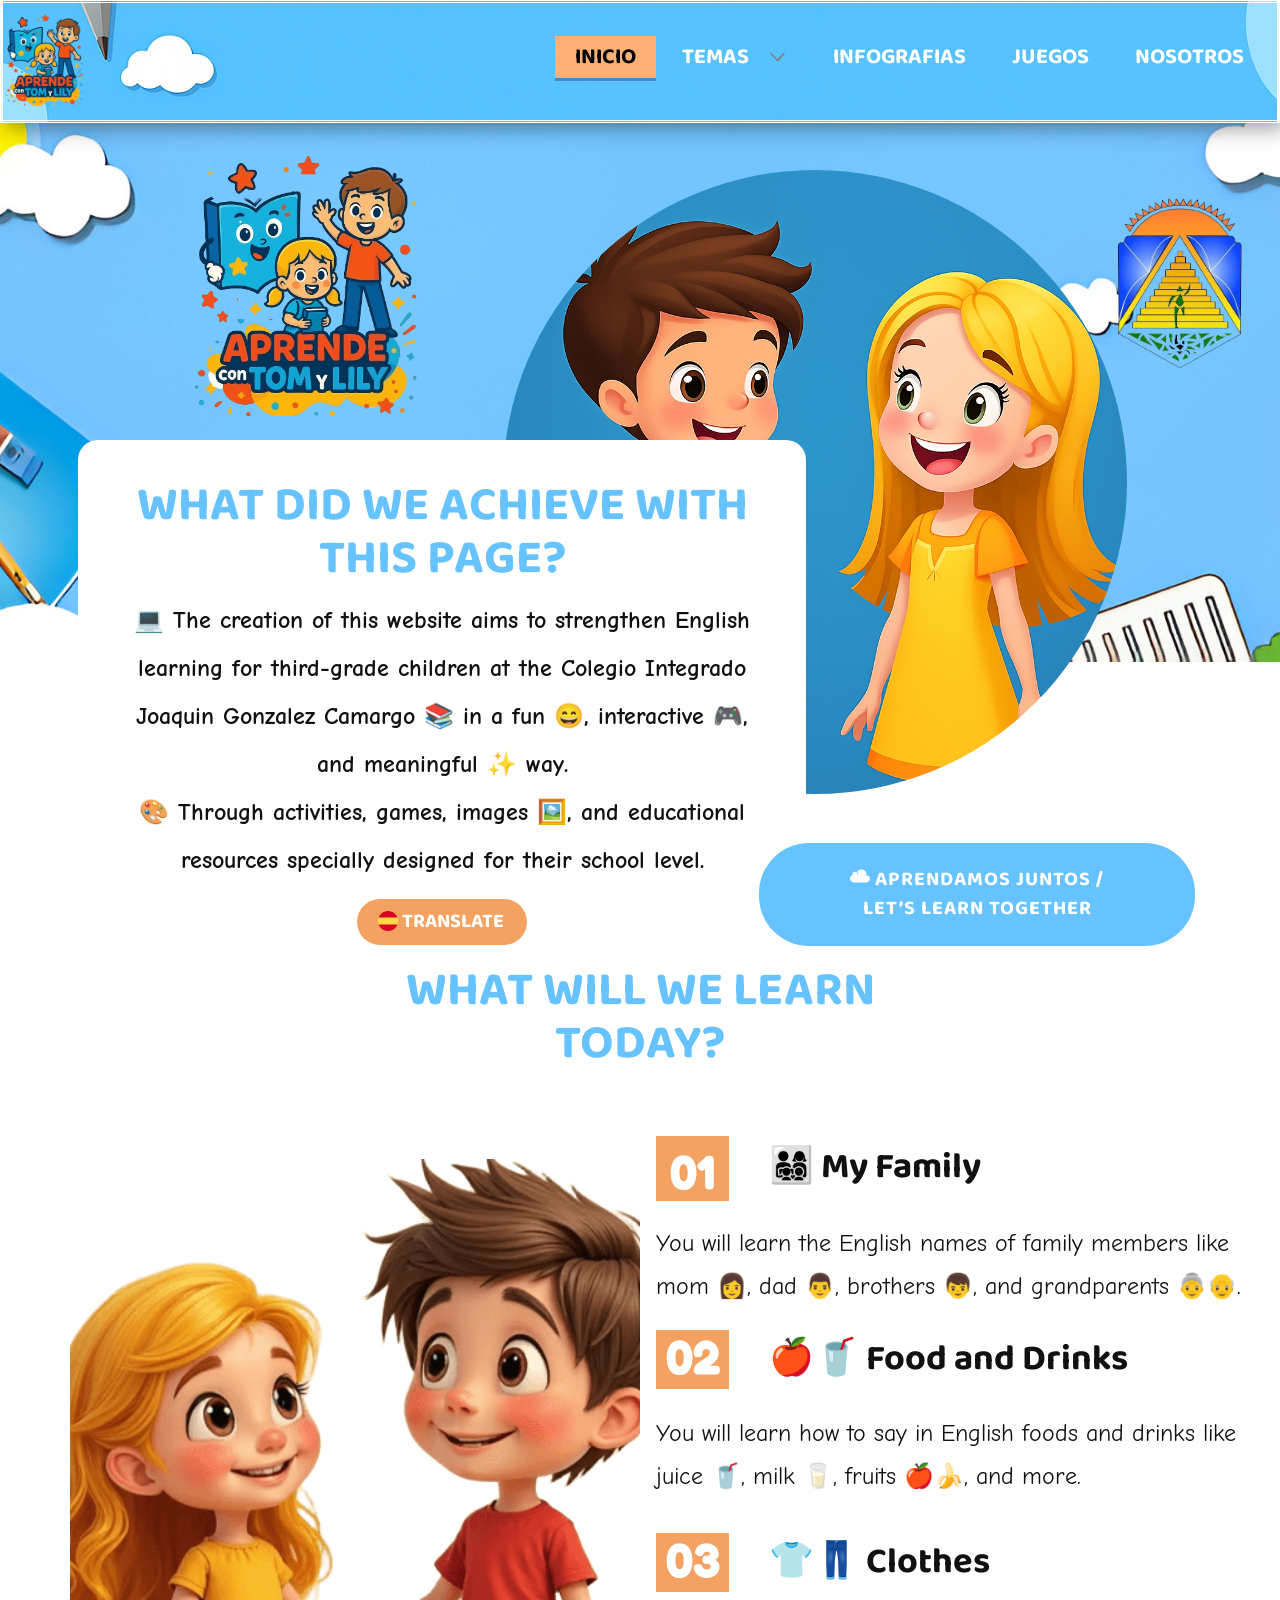
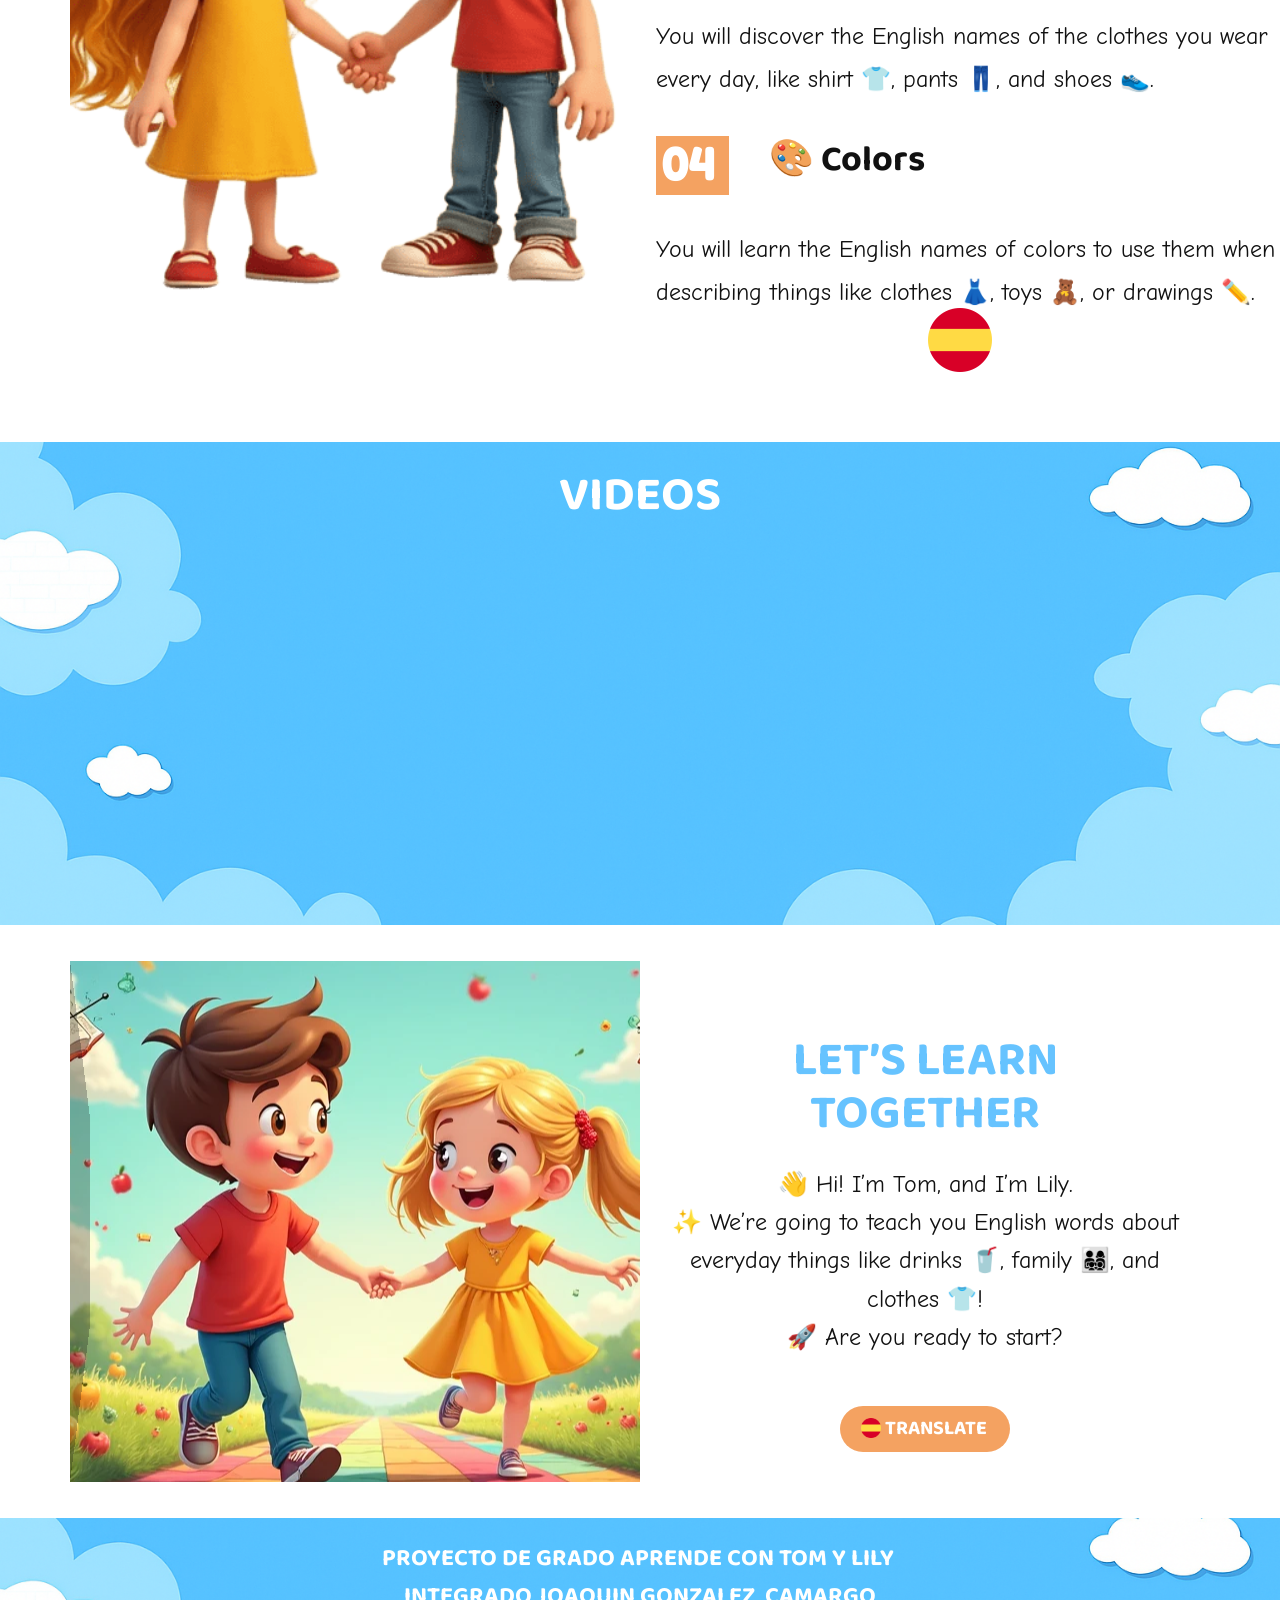
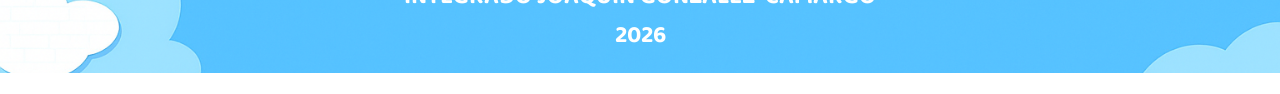
==== commit e655914b: "Update index.html" ====
--- a/index.html
+++ b/index.html
@@ -103,7 +103,7 @@
           </li>
           <li role="none" class="u-nav-item"><a role="menuitem"
               class="u-active-custom-color-5 u-border-3 u-border-active-palette-1-base u-border-hover-palette-1-light-1 u-border-no-left u-border-no-right u-border-no-top u-button-style u-hover-custom-color-8 u-nav-link u-text-active-black u-text-hover-black u-text-white u-nav-link-2"
-              href="juegos.html"
+              href="Juegos.html"
               data-lang-es="{&quot;content&quot;:&quot;Juegos&quot;,&quot;href&quot;:&quot;#&quot;}">Juegos</a>
           </li>
           <li role="none" class="u-nav-item"><a role="menuitem"
@@ -793,4 +793,4 @@
   </style>
 </body>
 
-</html>+</html>
--- a/nicepage.css
+++ b/nicepage.css
@@ -0,0 +1,47368 @@
+/*begin-commonstyles library*//*!
+ * froala_editor v4.0.6 (https://www.froala.com/wysiwyg-editor)
+ * License https://froala.com/wysiwyg-editor/terms/
+ * Copyright 2014-2021 Froala Labs
+ */
+
+.fr-clearfix::after {
+  clear: both;
+  display: block;
+  content: "";
+  height: 0; }
+
+.fr-hide-by-clipping {
+  position: absolute;
+  width: 1px;
+  height: 1px;
+  padding: 0;
+  margin: -1px;
+  overflow: hidden;
+  clip: rect(0, 0, 0, 0);
+  border: 0; }
+
+.fr-view img.fr-rounded, .fr-view .fr-img-caption.fr-rounded img {
+  border-radius: 10px;
+  -moz-border-radius: 10px;
+  -webkit-border-radius: 10px;
+  -moz-background-clip: padding;
+  -webkit-background-clip: padding-box;
+  background-clip: padding-box; }
+
+.fr-view img.fr-shadow, .fr-view .fr-img-caption.fr-shadow img {
+  -webkit-box-shadow: 10px 10px 5px 0px #cccccc;
+  -moz-box-shadow: 10px 10px 5px 0px #cccccc;
+  box-shadow: 10px 10px 5px 0px #cccccc; }
+
+.fr-view img.fr-bordered, .fr-view .fr-img-caption.fr-bordered img {
+  border: solid 5px #CCC; }
+
+.fr-view img.fr-bordered {
+  -webkit-box-sizing: content-box;
+  -moz-box-sizing: content-box;
+  box-sizing: content-box; }
+
+.fr-view .fr-img-caption.fr-bordered img {
+  -webkit-box-sizing: border-box;
+  -moz-box-sizing: border-box;
+  box-sizing: border-box; }
+
+.fr-view {
+  word-wrap: break-word; }
+  .fr-view span[style~="color:"] a {
+    color: inherit; }
+  .fr-view strong {
+    font-weight: 700; }
+  .fr-view table[border='0'] td:not([class]), .fr-view table[border='0'] th:not([class]), .fr-view table[border='0'] td[class=""], .fr-view table[border='0'] th[class=""] {
+    border-width: 0px; }
+  .fr-view table {
+    border: none;
+    border-collapse: collapse;
+    empty-cells: show;
+    max-width: 100%; }
+    .fr-view table td {
+      min-width: 5px; }
+    .fr-view table.fr-dashed-borders td, .fr-view table.fr-dashed-borders th {
+      border-style: dashed; }
+    .fr-view table.fr-alternate-rows tbody tr:nth-child(2n) {
+      background: whitesmoke; }
+    .fr-view table td, .fr-view table th {
+      border: 1px solid #DDD; }
+      .fr-view table td:empty, .fr-view table th:empty {
+        height: 20px; }
+      .fr-view table td.fr-highlighted, .fr-view table th.fr-highlighted {
+        border: 1px double red; }
+      .fr-view table td.fr-thick, .fr-view table th.fr-thick {
+        border-width: 2px; }
+    .fr-view table th {
+      background: #ececec; }
+  .fr-view hr {
+    clear: both;
+    user-select: none;
+    -o-user-select: none;
+    -moz-user-select: none;
+    -khtml-user-select: none;
+    -webkit-user-select: none;
+    -ms-user-select: none;
+    break-after: always;
+    page-break-after: always; }
+  .fr-view .fr-file {
+    position: relative; }
+    .fr-view .fr-file::after {
+      position: relative;
+      content: "\1F4CE";
+      font-weight: normal; }
+  .fr-view pre {
+    white-space: pre-wrap;
+    word-wrap: break-word;
+    overflow: visible; }
+/*  .fr-view[dir="rtl"] blockquote {
+    border-left: none;
+    border-right: solid 2px #5E35B1;
+    margin-right: 0;
+    padding-right: 5px;
+    padding-left: 0; }
+    .fr-view[dir="rtl"] blockquote blockquote {
+      border-color: #00BCD4; }
+      .fr-view[dir="rtl"] blockquote blockquote blockquote {
+        border-color: #43A047; }
+  .fr-view blockquote {
+    border-left: solid 2px #5E35B1;
+    margin-left: 0;
+    padding-left: 5px;
+    color: #5E35B1; }
+    .fr-view blockquote blockquote {
+      border-color: #00BCD4;
+      color: #00BCD4; }
+      .fr-view blockquote blockquote blockquote {
+        border-color: #43A047;
+        color: #43A047; } */
+  .fr-view span.fr-emoticon {
+    font-weight: normal;
+    font-family: "Apple Color Emoji","Segoe UI Emoji","NotoColorEmoji","Segoe UI Symbol","Android Emoji","EmojiSymbols";
+    display: inline;
+    line-height: 0; }
+    .fr-view span.fr-emoticon.fr-emoticon-img {
+      background-repeat: no-repeat !important;
+      font-size: inherit;
+      height: 1em;
+      width: 1em;
+      min-height: 20px;
+      min-width: 20px;
+      display: inline-block;
+      margin: -.1em .1em .1em;
+      line-height: 1;
+      vertical-align: middle; }
+  .fr-view .fr-text-gray {
+    color: #AAA !important; }
+  .fr-view .fr-text-bordered {
+    border-top: solid 1px #222;
+    border-bottom: solid 1px #222;
+    padding: 10px 0; }
+  .fr-view .fr-text-spaced {
+    letter-spacing: 1px; }
+  .fr-view .fr-text-uppercase {
+    text-transform: uppercase; }
+  .fr-view .fr-class-highlighted {
+    background-color: #ffff00; }
+  .fr-view .fr-class-code {
+    border-color: #cccccc;
+    border-radius: 2px;
+    -moz-border-radius: 2px;
+    -webkit-border-radius: 2px;
+    -moz-background-clip: padding;
+    -webkit-background-clip: padding-box;
+    background-clip: padding-box;
+    background: #f5f5f5;
+    padding: 10px;
+    font-family: "Courier New", Courier, monospace; }
+  .fr-view .fr-class-transparency {
+    opacity: 0.5; }
+  .fr-view img {
+    position: relative;
+    max-width: 100%; }
+    .fr-view img.fr-dib {
+      margin: 10px auto;
+      display: block;
+      float: none;
+      vertical-align: top; }
+      .fr-view img.fr-dib.fr-fil {
+        margin-left: 0;
+        text-align: left; }
+      .fr-view img.fr-dib.fr-fir {
+        margin-right: 0;
+        text-align: right; }
+    .fr-view img.fr-dii {
+      display: inline-block;
+      float: none;
+      vertical-align: bottom;
+      margin-left: 5px;
+      margin-right: 5px;
+      max-width: calc(100% - (2 * 5px)); }
+      .fr-view img.fr-dii.fr-fil {
+        float: left;
+        margin: 10px 15px 10px 0;
+        max-width: calc(100% - 5px); }
+      .fr-view img.fr-dii.fr-fir {
+        float: right;
+        margin: 10px 0 10px 15px;
+        max-width: calc(100% - 5px); }
+  .fr-view span.fr-img-caption {
+    position: relative;
+    max-width: 100%; }
+    .fr-view span.fr-img-caption.fr-dib {
+      margin: 5px auto;
+      display: block;
+      float: none;
+      vertical-align: top; }
+      .fr-view span.fr-img-caption.fr-dib.fr-fil {
+        margin-left: 0;
+        text-align: left; }
+      .fr-view span.fr-img-caption.fr-dib.fr-fir {
+        margin-right: 0;
+        text-align: right; }
+    .fr-view span.fr-img-caption.fr-dii {
+      display: inline-block;
+      float: none;
+      vertical-align: bottom;
+      margin-left: 5px;
+      margin-right: 5px;
+      max-width: calc(100% - (2 * 5px)); }
+      .fr-view span.fr-img-caption.fr-dii.fr-fil {
+        float: left;
+        margin: 5px 5px 5px 0;
+        max-width: calc(100% - 5px); }
+      .fr-view span.fr-img-caption.fr-dii.fr-fir {
+        float: right;
+        margin: 5px 0 5px 5px;
+        max-width: calc(100% - 5px); }
+  .fr-view .fr-video {
+    text-align: center;
+    position: relative; }
+    .fr-view .fr-video.fr-rv {
+      padding-bottom: 56.25%;
+      padding-top: 30px;
+      height: 0;
+      overflow: hidden; }
+      .fr-view .fr-video.fr-rv > iframe, .fr-view .fr-video.fr-rv object, .fr-view .fr-video.fr-rv embed {
+        position: absolute !important;
+        top: 0;
+        left: 0;
+        width: 100%;
+        height: 100%; }
+    .fr-view .fr-video > * {
+      -webkit-box-sizing: content-box;
+      -moz-box-sizing: content-box;
+      box-sizing: content-box;
+      max-width: 100%;
+      border: none; }
+    .fr-view .fr-video.fr-dvb {
+      display: block;
+      clear: both; }
+      .fr-view .fr-video.fr-dvb.fr-fvl {
+        text-align: left; }
+      .fr-view .fr-video.fr-dvb.fr-fvr {
+        text-align: right; }
+    .fr-view .fr-video.fr-dvi {
+      display: inline-block; }
+      .fr-view .fr-video.fr-dvi.fr-fvl {
+        float: left; }
+      .fr-view .fr-video.fr-dvi.fr-fvr {
+        float: right; }
+  .fr-view a.fr-strong {
+    font-weight: 700; }
+  .fr-view a.fr-green {
+    color: green; }
+  .fr-view .fr-img-caption {
+    text-align: center; }
+    .fr-view .fr-img-caption .fr-img-wrap {
+      padding: 0;
+      margin: auto;
+      text-align: center;
+      width: 100%; }
+      .fr-view .fr-img-caption .fr-img-wrap a {
+        display: block; }
+      .fr-view .fr-img-caption .fr-img-wrap img {
+        display: block;
+        margin: auto;
+        width: 100%; }
+      .fr-view .fr-img-caption .fr-img-wrap > span {
+        margin: auto;
+        display: block;
+        padding: 5px 5px 10px;
+        font-size: 14px;
+        font-weight: initial;
+        -webkit-box-sizing: border-box;
+        -moz-box-sizing: border-box;
+        box-sizing: border-box;
+        -webkit-opacity: 0.9;
+        -moz-opacity: 0.9;
+        opacity: 0.9;
+        -ms-filter: "progid:DXImageTransform.Microsoft.Alpha(Opacity=0)";
+        width: 100%;
+        text-align: center; }
+  .fr-view button.fr-rounded, .fr-view input.fr-rounded, .fr-view textarea.fr-rounded {
+    border-radius: 10px;
+    -moz-border-radius: 10px;
+    -webkit-border-radius: 10px;
+    -moz-background-clip: padding;
+    -webkit-background-clip: padding-box;
+    background-clip: padding-box; }
+  .fr-view button.fr-large, .fr-view input.fr-large, .fr-view textarea.fr-large {
+    font-size: 24px; }
+
+/**
+ * Image style.
+ */
+a.fr-view.fr-strong {
+  font-weight: 700; }
+a.fr-view.fr-green {
+  color: green; }
+
+/**
+ * Link style.
+ */
+img.fr-view {
+  position: relative;
+  max-width: 100%; }
+  img.fr-view.fr-dib {
+    margin: 5px auto;
+    display: block;
+    float: none;
+    vertical-align: top; }
+    img.fr-view.fr-dib.fr-fil {
+      margin-left: 0;
+      text-align: left; }
+    img.fr-view.fr-dib.fr-fir {
+      margin-right: 0;
+      text-align: right; }
+  img.fr-view.fr-dii {
+    display: inline-block;
+    float: none;
+    vertical-align: bottom;
+    margin-left: 5px;
+    margin-right: 5px;
+    max-width: calc(100% - (2 * 5px)); }
+    img.fr-view.fr-dii.fr-fil {
+      float: left;
+      margin: 5px 5px 5px 0;
+      max-width: calc(100% - 5px); }
+    img.fr-view.fr-dii.fr-fir {
+      float: right;
+      margin: 5px 0 5px 5px;
+      max-width: calc(100% - 5px); }
+
+span.fr-img-caption.fr-view {
+  position: relative;
+  max-width: 100%; }
+  span.fr-img-caption.fr-view.fr-dib {
+    margin: 5px auto;
+    display: block;
+    float: none;
+    vertical-align: top; }
+    span.fr-img-caption.fr-view.fr-dib.fr-fil {
+      margin-left: 0;
+      text-align: left; }
+    span.fr-img-caption.fr-view.fr-dib.fr-fir {
+      margin-right: 0;
+      text-align: right; }
+  span.fr-img-caption.fr-view.fr-dii {
+    display: inline-block;
+    float: none;
+    vertical-align: bottom;
+    margin-left: 5px;
+    margin-right: 5px;
+    max-width: calc(100% - (2 * 5px)); }
+    span.fr-img-caption.fr-view.fr-dii.fr-fil {
+      float: left;
+      margin: 5px 5px 5px 0;
+      max-width: calc(100% - 5px); }
+    span.fr-img-caption.fr-view.fr-dii.fr-fir {
+      float: right;
+      margin: 5px 0 5px 5px;
+      max-width: calc(100% - 5px); }
+/*end-commonstyles library*/@charset "UTF-8";
+.u-hidden-block {
+  visibility: hidden!important;
+}
+.u-locked-block {
+  pointer-events: none!important;
+}
+/*! normalize.css v4.1.1 | MIT License | github.com/necolas/normalize.css */
+html {
+  font-family: sans-serif;
+  -ms-text-size-adjust: 100%;
+  -webkit-text-size-adjust: 100%;
+}
+body {
+  margin: 0;
+}
+article,
+aside,
+details,
+figcaption,
+figure,
+footer,
+header,
+main,
+menu,
+nav,
+section,
+summary {
+  display: block;
+}
+audio,
+canvas,
+progress,
+video {
+  display: inline-block;
+}
+audio:not([controls]) {
+  display: none;
+  height: 0;
+}
+progress {
+  vertical-align: baseline;
+}
+template,
+[hidden] {
+  display: none;
+}
+a {
+  background-color: transparent;
+  -webkit-text-decoration-skip: objects;
+}
+a:active,
+a:hover {
+  outline-width: 0;
+}
+abbr[title] {
+  border-bottom: none;
+  text-decoration: underline;
+}
+b,
+strong {
+  font-weight: inherit;
+  font-weight: bold;
+}
+dfn {
+  font-style: italic;
+}
+h1 {
+  font-size: 2em;
+  margin: 0.67em 0;
+}
+mark {
+  background-color: #ff0;
+  color: #000;
+}
+small {
+  font-size: 80%;
+}
+sub,
+sup {
+  font-size: 75%;
+  line-height: 0;
+  position: relative;
+  vertical-align: baseline;
+}
+sub {
+  bottom: -0.25em;
+}
+sup {
+  top: -0.5em;
+}
+img {
+  border-style: none;
+}
+svg:not(:root) {
+  overflow: hidden;
+}
+code,
+kbd,
+pre,
+samp {
+  font-family: monospace,monospace;
+  font-size: 1em;
+}
+hr {
+  box-sizing: content-box;
+  height: 0;
+  overflow: visible;
+}
+button,
+input,
+optgroup,
+select,
+textarea {
+  color: inherit;
+  font: inherit;
+  margin: 0;
+}
+optgroup {
+  font-weight: 700;
+}
+button,
+input {
+  overflow: visible;
+}
+button,
+select {
+  text-transform: none;
+}
+button,
+html [type="button"],
+[type="reset"],
+[type="submit"] {
+  -webkit-appearance: button;
+}
+button::-moz-focus-inner,
+[type="button"]::-moz-focus-inner,
+[type="reset"]::-moz-focus-inner,
+[type="submit"]::-moz-focus-inner {
+  border-style: none;
+  padding: 0;
+}
+button:-moz-focusring,
+[type="button"]:-moz-focusring,
+[type="reset"]:-moz-focusring,
+[type="submit"]:-moz-focusring {
+  outline: 1px dotted ButtonText;
+}
+fieldset {
+  border: 1px solid silver;
+  margin: 0 2px;
+  padding: 0.35em 0.625em 0.75em;
+}
+legend {
+  box-sizing: border-box;
+  color: inherit;
+  display: table;
+  max-width: 100%;
+  padding: 0;
+  white-space: normal;
+}
+textarea {
+  overflow: auto;
+  outline: none;
+}
+button,
+select,
+input,
+textarea {
+  outline: none;
+}
+[type="checkbox"],
+[type="radio"] {
+  box-sizing: border-box;
+  padding: 0;
+}
+[type="number"]::-webkit-inner-spin-button,
+[type="number"]::-webkit-outer-spin-button {
+  height: auto;
+}
+[type="search"] {
+  -webkit-appearance: textfield;
+  outline-offset: -2px;
+}
+[type="search"]::-webkit-search-cancel-button,
+[type="search"]::-webkit-search-decoration {
+  -webkit-appearance: none;
+}
+::-webkit-input-placeholder {
+  color: inherit;
+  opacity: 0.54;
+}
+::-webkit-file-upload-button {
+  -webkit-appearance: button;
+  font: inherit;
+}
+ul,
+ol {
+  padding-left: 20px;
+}
+/* Fade effect */
+/* Over effect */
+/* Slide effect */
+/* Over and Slide effect */
+/* Flip Left effect */
+/* Flip Right effect */
+/* Flip Top effect */
+/* Flip Bottom effect */
+/* Wobble Left effect */
+/* Wobble Right effect */
+/* Wobble top effect */
+/* Wobble bottom effect */
+/* Zoom and Rotate Effects */
+/* Utility */
+.u-over-slide {
+  position: absolute;
+  left: 0;
+  top: 0;
+  width: 100%;
+  height: 100%;
+}
+.u-background-effect {
+  overflow: hidden;
+}
+.u-background-effect ~ .u-container-layout {
+  cursor: pointer;
+}
+/* Fade effect */
+.u-effect-fade .u-over-slide {
+  opacity: 0;
+  transition: all 500ms ease;
+}
+.u-effect-fade:hover .u-over-slide,
+.u-effect-fade.u-effect-active .u-over-slide {
+  opacity: 1;
+}
+/* Over effect */
+.u-effect-over-left .u-over-slide {
+  transform: translate(-100%, 0);
+  transition: all 500ms ease;
+}
+.u-effect-over-left:hover .u-over-slide,
+.u-effect-over-left.u-effect-active .u-over-slide {
+  transform: translate(0, 0);
+}
+.u-effect-over-right .u-over-slide {
+  transform: translate(100%, 0);
+  transition: all 500ms ease;
+}
+.u-effect-over-right:hover .u-over-slide,
+.u-effect-over-right.u-effect-active .u-over-slide {
+  transform: translate(0, 0);
+}
+.u-effect-over-top .u-over-slide {
+  transform: translate(0, -100%);
+  transition: all 500ms ease;
+}
+.u-effect-over-top:hover .u-over-slide,
+.u-effect-over-top.u-effect-active .u-over-slide {
+  transform: translate(0, 0);
+}
+.u-effect-over-bottom .u-over-slide {
+  transform: translate(0, 100%);
+  transition: all 500ms ease;
+}
+.u-effect-over-bottom:hover .u-over-slide,
+.u-effect-over-bottom.u-effect-active .u-over-slide {
+  transform: translate(0, 0);
+}
+.u-effect-over-topleft .u-over-slide {
+  transform: translate(-100%, -100%);
+  transition: all 500ms ease;
+}
+.u-effect-over-topleft:hover .u-over-slide,
+.u-effect-over-topleft.u-effect-active .u-over-slide {
+  transform: translate(0, 0);
+}
+.u-effect-over-topright .u-over-slide {
+  transform: translate(100%, -100%);
+  transition: all 500ms ease;
+}
+.u-effect-over-topright:hover .u-over-slide,
+.u-effect-over-topright.u-effect-active .u-over-slide {
+  transform: translate(0, 0);
+}
+.u-effect-over-bottomleft .u-over-slide {
+  transform: translate(-100%, 100%);
+  transition: all 500ms ease;
+}
+.u-effect-over-bottomleft:hover .u-over-slide,
+.u-effect-over-bottomleft.u-effect-active .u-over-slide {
+  transform: translate(0, 0);
+}
+.u-effect-over-bottomright .u-over-slide {
+  transform: translate(100%, 100%);
+  transition: all 500ms ease;
+}
+.u-effect-over-bottomright:hover .u-over-slide,
+.u-effect-over-bottomright.u-effect-active .u-over-slide {
+  transform: translate(0, 0);
+}
+/* Slide effect */
+.u-effect-slide-left .u-over-slide {
+  transform: translate(-100%, 0);
+  transition: all 500ms ease;
+}
+.u-effect-slide-left:hover .u-over-slide,
+.u-effect-slide-left.u-effect-active .u-over-slide {
+  transform: translate(0, 0);
+}
+.u-effect-slide-left .u-back-slide {
+  transition: all 500ms ease;
+}
+.u-effect-slide-left:hover .u-back-slide,
+.u-effect-slide-left.u-effect-active .u-back-slide {
+  transform: translate(100%, 0);
+}
+.u-effect-slide-right .u-over-slide {
+  transform: translate(100%, 0);
+  transition: all 500ms ease;
+}
+.u-effect-slide-right:hover .u-over-slide,
+.u-effect-slide-right.u-effect-active .u-over-slide {
+  transform: translate(0, 0);
+}
+.u-effect-slide-right .u-back-slide {
+  transition: all 500ms ease;
+}
+.u-effect-slide-right:hover .u-back-slide,
+.u-effect-slide-right.u-effect-active .u-back-slide {
+  transform: translate(-100%, 0);
+}
+.u-effect-slide-top .u-over-slide {
+  transform: translate(0, -100%);
+  transition: all 500ms ease;
+}
+.u-effect-slide-top:hover .u-over-slide,
+.u-effect-slide-top.u-effect-active .u-over-slide {
+  transform: translate(0, 0);
+}
+.u-effect-slide-top .u-back-slide {
+  transition: all 500ms ease;
+}
+.u-effect-slide-top:hover .u-back-slide,
+.u-effect-slide-top.u-effect-active .u-back-slide {
+  transform: translate(0, 100%);
+}
+.u-effect-slide-bottom .u-over-slide {
+  transform: translate(0, 100%);
+  transition: all 500ms ease;
+}
+.u-effect-slide-bottom:hover .u-over-slide,
+.u-effect-slide-bottom.u-effect-active .u-over-slide {
+  transform: translate(0, 0);
+}
+.u-effect-slide-bottom .u-back-slide {
+  transition: all 500ms ease;
+}
+.u-effect-slide-bottom:hover .u-back-slide,
+.u-effect-slide-bottom.u-effect-active .u-back-slide {
+  transform: translate(0, -100%);
+}
+.u-effect-slide-topleft .u-over-slide {
+  transform: translate(-100%, -100%);
+  transition: all 500ms ease;
+}
+.u-effect-slide-topleft:hover .u-over-slide,
+.u-effect-slide-topleft.u-effect-active .u-over-slide {
+  transform: translate(0, 0);
+}
+.u-effect-slide-topleft .u-back-slide {
+  transition: all 500ms ease;
+}
+.u-effect-slide-topleft:hover .u-back-slide,
+.u-effect-slide-topleft.u-effect-active .u-back-slide {
+  transform: translate(100%, 100%);
+}
+.u-effect-slide-topright .u-over-slide {
+  transform: translate(100%, -100%);
+  transition: all 500ms ease;
+}
+.u-effect-slide-topright:hover .u-over-slide,
+.u-effect-slide-topright.u-effect-active .u-over-slide {
+  transform: translate(0, 0);
+}
+.u-effect-slide-topright .u-back-slide {
+  transition: all 500ms ease;
+}
+.u-effect-slide-topright:hover .u-back-slide,
+.u-effect-slide-topright.u-effect-active .u-back-slide {
+  transform: translate(-100%, 100%);
+}
+.u-effect-slide-bottomleft .u-over-slide {
+  transform: translate(-100%, 100%);
+  transition: all 500ms ease;
+}
+.u-effect-slide-bottomleft:hover .u-over-slide,
+.u-effect-slide-bottomleft.u-effect-active .u-over-slide {
+  transform: translate(0, 0);
+}
+.u-effect-slide-bottomleft .u-back-slide {
+  transition: all 500ms ease;
+}
+.u-effect-slide-bottomleft:hover .u-back-slide,
+.u-effect-slide-bottomleft.u-effect-active .u-back-slide {
+  transform: translate(100%, -100%);
+}
+.u-effect-slide-bottomright .u-over-slide {
+  transform: translate(100%, 100%);
+  transition: all 500ms ease;
+}
+.u-effect-slide-bottomright:hover .u-over-slide,
+.u-effect-slide-bottomright.u-effect-active .u-over-slide {
+  transform: translate(0, 0);
+}
+.u-effect-slide-bottomright .u-back-slide {
+  transition: all 500ms ease;
+}
+.u-effect-slide-bottomright:hover .u-back-slide,
+.u-effect-slide-bottomright.u-effect-active .u-back-slide {
+  transform: translate(-100%, -100%);
+}
+/* Flip */
+.u-effect-flip-left,
+.u-effect-flip-left .u-slidesWrapper {
+  perspective: 300px;
+}
+.u-effect-flip-left .u-over-slide {
+  opacity: 0;
+  transform: rotateY(180deg);
+  transform-origin: center left;
+  transition: transform 500ms ease, transform-origin 500ms ease, opacity 0ms ease 500ms;
+}
+.u-effect-flip-left:hover .u-over-slide,
+.u-effect-flip-left.u-effect-active .u-over-slide {
+  opacity: 1;
+  transform: rotateY(0deg);
+  transition: transform 500ms ease, transform-origin 500ms ease;
+}
+.u-effect-flip-right,
+.u-effect-flip-right .u-slidesWrapper {
+  perspective: 300px;
+}
+.u-effect-flip-right .u-over-slide {
+  opacity: 0;
+  transform: rotateY(-180deg);
+  transform-origin: center right;
+  transition: transform 500ms ease, transform-origin 500ms ease, opacity 0ms ease 500ms;
+}
+.u-effect-flip-right:hover .u-over-slide,
+.u-effect-flip-right.u-effect-active .u-over-slide {
+  opacity: 1;
+  transform: rotateY(0deg);
+  transition: transform 500ms ease, transform-origin 500ms ease;
+}
+.u-effect-flip-top,
+.u-effect-flip-top .u-slidesWrapper {
+  perspective: 300px;
+}
+.u-effect-flip-top .u-over-slide {
+  opacity: 0;
+  transform: rotateX(-180deg);
+  transform-origin: center top;
+  transition: transform 500ms ease, transform-origin 500ms ease, opacity 0ms ease 500ms;
+}
+.u-effect-flip-top:hover .u-over-slide,
+.u-effect-flip-top.u-effect-active .u-over-slide {
+  opacity: 1;
+  transform: rotateX(0deg);
+  transition: transform 500ms ease, transform-origin 500ms ease;
+}
+.u-effect-flip-bottom,
+.u-effect-flip-bottom .u-slidesWrapper {
+  perspective: 300px;
+}
+.u-effect-flip-bottom .u-over-slide {
+  opacity: 0;
+  transform: rotateX(180deg);
+  transform-origin: center bottom;
+  transition: transform 500ms ease, transform-origin 500ms ease, opacity 0ms ease 500ms;
+}
+.u-effect-flip-bottom:hover .u-over-slide,
+.u-effect-flip-bottom.u-effect-active .u-over-slide {
+  opacity: 1;
+  transform: rotateX(0deg);
+  transition: transform 500ms ease, transform-origin 500ms ease;
+}
+/* Wooble */
+.u-effect-wobble-left,
+.u-effect-wobble-left .u-slidesWrapper {
+  perspective: 300px;
+}
+.u-effect-wobble-left .u-over-slide {
+  opacity: 0;
+  transform: rotateY(130deg);
+  transform-origin: center left;
+  transition: transform 500ms ease, transform-origin 500ms ease, opacity 0ms ease 500ms;
+}
+.u-effect-wobble-left:hover .u-over-slide,
+.u-effect-wobble-left.u-effect-active .u-over-slide {
+  opacity: 1;
+  transform: rotateY(0deg);
+  transform-origin: center right;
+  transition: transform 500ms ease, transform-origin 500ms ease;
+}
+.u-effect-wobble-right,
+.u-effect-wobble-right .u-slidesWrapper {
+  perspective: 300px;
+}
+.u-effect-wobble-right .u-over-slide {
+  opacity: 0;
+  transform: rotateY(-130deg);
+  transform-origin: center right;
+  transition: transform 500ms ease, transform-origin 500ms ease, opacity 0ms ease 500ms;
+}
+.u-effect-wobble-right:hover .u-over-slide,
+.u-effect-wobble-right.u-effect-active .u-over-slide {
+  opacity: 1;
+  transform: rotateY(0deg);
+  transform-origin: center left;
+  transition: transform 500ms ease, transform-origin 500ms ease;
+}
+.u-effect-wobble-top,
+.u-effect-wobble-top .u-slidesWrapper {
+  perspective: 300px;
+}
+.u-effect-wobble-top .u-over-slide {
+  opacity: 0;
+  transform: rotateX(-130deg);
+  transform-origin: center top;
+  transition: transform 500ms ease, transform-origin 500ms ease, opacity 0ms ease 500ms;
+}
+.u-effect-wobble-top:hover .u-over-slide,
+.u-effect-wobble-top.u-effect-active .u-over-slide {
+  opacity: 1;
+  transform: rotateX(0deg);
+  transform-origin: center bottom;
+  transition: transform 500ms ease, transform-origin 500ms ease;
+}
+.u-effect-wobble-bottom,
+.u-effect-wobble-bottom .u-slidesWrapper {
+  perspective: 300px;
+}
+.u-effect-wobble-bottom .u-over-slide {
+  opacity: 0;
+  transform: rotateX(130deg);
+  transform-origin: center bottom;
+  transition: transform 500ms ease, transform-origin 500ms ease, opacity 0ms ease 500ms;
+}
+.u-effect-wobble-bottom:hover .u-over-slide,
+.u-effect-wobble-bottom.u-effect-active .u-over-slide {
+  opacity: 1;
+  transform: rotateX(0deg);
+  transform-origin: center top;
+  transition: transform 500ms ease, transform-origin 500ms ease;
+}
+/* Zoom */
+.u-effect-zoom .u-over-slide {
+  transition: transform 500ms ease;
+  transform: scale(0, 0);
+}
+.u-effect-zoom:hover .u-over-slide,
+.u-effect-zoom.u-effect-active .u-over-slide {
+  transform: scale(1, 1);
+}
+.u-effect-hover-zoom .u-back-slide,
+.u-effect-hover-zoom .u-background-effect-image {
+  transition: transform 500ms ease;
+  transform: scale(1);
+}
+.u-effect-hover-zoom:hover .u-back-slide,
+.u-effect-hover-zoom:hover .u-background-effect-image,
+.u-effect-hover-zoom.u-effect-active .u-back-slide,
+.u-effect-hover-zoom.u-effect-active .u-background-effect-image {
+  transform: scale(var(--effect-scale));
+}
+.u-effect-hover-zoomOut .u-back-slide,
+.u-effect-hover-zoomOut .u-background-effect-image {
+  transition: transform 500ms ease;
+  transform: scale(var(--effect-scale));
+}
+.u-effect-hover-zoomOut:hover .u-back-slide,
+.u-effect-hover-zoomOut:hover .u-background-effect-image,
+.u-effect-hover-zoomOut.u-effect-active .u-back-slide,
+.u-effect-hover-zoomOut.u-effect-active .u-background-effect-image {
+  transform: scale(1);
+}
+.u-effect-hover-liftUp > .u-background-effect {
+  overflow: visible;
+}
+.u-effect-hover-liftUp .u-back-slide,
+.u-effect-hover-liftUp .u-background-effect-image {
+  transition: transform 500ms ease;
+  transform: scale(1);
+}
+.u-effect-hover-liftUp:hover .u-back-slide,
+.u-effect-hover-liftUp.u-effect-active .u-back-slide,
+.u-effect-hover-liftUp:hover .u-background-effect-image,
+.u-effect-hover-liftUp.u-effect-active .u-background-effect-image {
+  transform: scale(var(--effect-scale));
+  z-index: 1;
+}
+.u-effect-hover-liftUp:hover > .u-container-layout {
+  z-index: 2;
+}
+.u-effect-zoom-rotate .u-over-slide {
+  transition: transform 500ms ease;
+  transform: rotate(0deg) scale(0, 0);
+}
+.u-effect-zoom-rotate:hover .u-over-slide,
+.u-effect-zoom-rotate.u-effect-active .u-over-slide {
+  transform: rotate(360deg) scale(1, 1);
+}
+.u-effect-zoom-rotateX .u-over-slide {
+  transition: transform 500ms ease;
+  transform: rotateX(0deg) scale(0, 0);
+}
+.u-effect-zoom-rotateX:hover .u-over-slide,
+.u-effect-zoom-rotateX.u-effect-active .u-over-slide {
+  transform: rotateX(360deg) scale(1, 1);
+}
+.u-effect-zoom-rotateY .u-over-slide {
+  transition: transform 500ms ease;
+  transform: rotateY(0deg) scale(0, 0);
+}
+.u-effect-zoom-rotateY:hover .u-over-slide,
+.u-effect-zoom-rotateY.u-effect-active .u-over-slide {
+  transform: rotateY(360deg) scale(1, 1);
+}
+.u-effect-hover-slide .u-back-image,
+.u-effect-hover-slide .u-background-effect-image {
+  transition-duration: 500ms;
+  transition-timing-function: ease;
+  transition-property: left, right, top, bottom;
+}
+.u-effect-hover-slide .u-effect-hover-slide-direction-right {
+  left: auto;
+}
+.u-effect-hover-slide .u-effect-hover-slide-direction-up {
+  top: auto;
+}
+.u-effect-hover-slide:hover .u-back-image.u-effect-hover-slide-direction-left,
+.u-effect-hover-slide:hover .u-background-effect-image.u-effect-hover-slide-direction-left,
+.u-effect-hover-slide.u-effect-active .u-back-image.u-effect-hover-slide-direction-left,
+.u-effect-hover-slide.u-effect-active .u-background-effect-image.u-effect-hover-slide-direction-left {
+  left: 0 !important;
+}
+.u-effect-hover-slide:hover .u-back-image.u-effect-hover-slide-direction-right,
+.u-effect-hover-slide:hover .u-background-effect-image.u-effect-hover-slide-direction-right,
+.u-effect-hover-slide.u-effect-active .u-back-image.u-effect-hover-slide-direction-right,
+.u-effect-hover-slide.u-effect-active .u-background-effect-image.u-effect-hover-slide-direction-right {
+  right: 0 !important;
+}
+.u-effect-hover-slide:hover .u-back-image.u-effect-hover-slide-direction-up,
+.u-effect-hover-slide:hover .u-background-effect-image.u-effect-hover-slide-direction-up,
+.u-effect-hover-slide.u-effect-active .u-back-image.u-effect-hover-slide-direction-up,
+.u-effect-hover-slide.u-effect-active .u-background-effect-image.u-effect-hover-slide-direction-up {
+  bottom: 0 !important;
+}
+.u-effect-hover-slide:hover .u-back-image.u-effect-hover-slide-direction-down,
+.u-effect-hover-slide:hover .u-background-effect-image.u-effect-hover-slide-direction-down,
+.u-effect-hover-slide.u-effect-active .u-back-image.u-effect-hover-slide-direction-down,
+.u-effect-hover-slide.u-effect-active .u-background-effect-image.u-effect-hover-slide-direction-down {
+  top: 0 !important;
+}
+.u-accordion-link {
+  font-size: inherit;
+  font-family: inherit;
+  line-height: inherit;
+  letter-spacing: inherit;
+  text-transform: inherit;
+  font-weight: inherit;
+  display: flex;
+  align-items: center;
+  width: 100%;
+  padding: 10px 20px;
+  border-color: transparent;
+  cursor: pointer;
+}
+.u-accordion-link-icon {
+  margin-left: auto;
+  flex-shrink: 0;
+  background: transparent;
+  transition: transform 0.4s ease-in-out;
+}
+.u-accordion-link-icon svg {
+  fill: currentColor !important;
+}
+.u-accordion-link.active .u-accordion-link-icon {
+  transform: rotate(180deg);
+}
+.u-accordion-link-icon-hidden.u-icon {
+  display: none;
+}
+.u-accordion-pane {
+  position: relative;
+  display: none;
+}
+.u-accordion-pane.u-accordion-active {
+  display: flex;
+}
+.u-accordion.u-spacing-0 .u-accordion-item:not(:last-child) .u-accordion-link:not(.active),
+.u-accordion:not([class*="u-spacing-"]) .u-accordion-item:not(:last-child) .u-accordion-link:not(.active) {
+  border-bottom: none;
+}
+.u-accordion.u-spacing-0 .u-accordion-item:not(:last-child) .u-accordion-link[class*=u-border-] ~ .u-accordion-pane,
+.u-accordion:not([class*="u-spacing-"]) .u-accordion-item:not(:last-child) .u-accordion-link[class*=u-border-] ~ .u-accordion-pane {
+  border-bottom: none;
+}
+/*!
+ * animate.css -http://daneden.me/animate
+ * Version - 3.7.0
+ * Licensed under the MIT license - http://opensource.org/licenses/MIT
+ *
+ * Copyright (c) 2018 Daniel Eden
+ */
+.u-body {
+  --animation-fade_in-opacity: 0;
+  --animation-fade_in_up-opacity: 0;
+  --animation-fade_in_left-opacity: 0;
+  --animation-fade_in_right-opacity: 0;
+  --animation-fade_in_down-opacity: 0;
+  --animation-fade_in_up_big-opacity: 0;
+  --animation-fade_in_left_big-opacity: 0;
+  --animation-fade_in_right_big-opacity: 0;
+  --animation-fade_in_down_big-opacity: 0;
+  --animation-fade_out-opacity: 0;
+  --animation-fade_out_up-opacity: 0;
+  --animation-fade_out_left-opacity: 0;
+  --animation-fade_out_right-opacity: 0;
+  --animation-fade_out_down-opacity: 0;
+  --animation-fade_out_up_big-opacity: 0;
+  --animation-fade_out_left_big-opacity: 0;
+  --animation-fade_out_right_big-opacity: 0;
+  --animation-fade_out_down_big-opacity: 0;
+  --animation-rotate_in-rotate: -200deg;
+  --animation-rotate_in_down_left-rotate: -45deg;
+  --animation-rotate_in_down_right-rotate: 45deg;
+  --animation-rotate_in_up_left-rotate: 45deg;
+  --animation-rotate_in_up_right-rotate: -90deg;
+  --animation-rotate_out-rotate: 200deg;
+  --animation-rotate_out_down_left-rotate: 45deg;
+  --animation-rotate_out_down_right-rotate: -45deg;
+  --animation-rotate_out_up_left-rotate: -45deg;
+  --animation-rotate_out_up_right-rotate: 90deg;
+  --animation-roll_in-rotate: -120deg;
+  --animation-roll_in-translate_x: -100%;
+  --animation-roll_out-rotate: 120deg;
+  --animation-roll_out-translate_x: 100%;
+  --animation-zoom_in-scale: 0.3;
+  --animation-zoom_in_down-scale: 0.475;
+  --animation-zoom_in_down-translate_y: 60px;
+  --animation-zoom_in_up-scale: 0.475;
+  --animation-zoom_in_up-translate_y: -60px;
+  --animation-zoom_in_left-scale: 0.475;
+  --animation-zoom_in_left-translate_x: 10px;
+  --animation-zoom_in_right-scale: 0.475;
+  --animation-zoom_in_right-translate_x: -10px;
+  --animation-zoom_out-scale: 0.3;
+  --animation-zoom_out_down-scale: 0.475;
+  --animation-zoom_out_down-translate_y: -60px;
+  --animation-zoom_out_up-scale: 0.475;
+  --animation-zoom_out_up-translate_y: 60px;
+  --animation-zoom_out_left-scale: 0.475;
+  --animation-zoom_out_left-translate_x: 42px;
+  --animation-zoom_out_right-scale: 0.475;
+  --animation-zoom_out_right-translate_x: -42px;
+  --animation-slide_in_down-translate_y: -100%;
+  --animation-slide_in_up-translate_y: 100%;
+  --animation-slide_in_left-translate_x: -100%;
+  --animation-slide_in_right-translate_x: 100%;
+  --animation-slide_out_down-translate_y: 100%;
+  --animation-slide_out_up-translate_y: -100%;
+  --animation-slide_out_left-translate_x: -100%;
+  --animation-slide_out_right-translate_x: 100%;
+  --animation-custom_in-translate_x: 0px;
+  --animation-custom_in-translate_y: 0px;
+  --animation-custom_in-scale: 1;
+  --animation-custom_in-rotate: 0deg;
+  --animation-custom_in-opacity: 0;
+  
+  
+  
+}
+@keyframes bounce {
+  from,
+  20%,
+  53%,
+  80%,
+  to {
+    animation-timing-function: cubic-bezier(0.215, 0.61, 0.355, 1);
+    transform: translate3d(0, 0, 0);
+  }
+  40%,
+  43% {
+    animation-timing-function: cubic-bezier(0.755, 0.05, 0.855, 0.06);
+    transform: translate3d(0, -30px, 0);
+  }
+  70% {
+    animation-timing-function: cubic-bezier(0.755, 0.05, 0.855, 0.06);
+    transform: translate3d(0, -15px, 0);
+  }
+  90% {
+    transform: translate3d(0, -4px, 0);
+  }
+}
+.bounce {
+  animation-name: bounce;
+  transform-origin: center bottom;
+}
+@keyframes flash {
+  from,
+  50%,
+  to {
+    opacity: 1;
+  }
+  25%,
+  75% {
+    opacity: 0;
+  }
+}
+.flash {
+  animation-name: flash;
+}
+/* originally authored by Nick Pettit - https://github.com/nickpettit/glide */
+@keyframes pulse {
+  from {
+    transform: scale3d(1, 1, 1);
+  }
+  50% {
+    transform: scale3d(1.05, 1.05, 1.05);
+  }
+  to {
+    transform: scale3d(1, 1, 1);
+  }
+}
+.pulse {
+  animation-name: pulse;
+}
+@keyframes rubberBand {
+  from {
+    transform: scale3d(1, 1, 1);
+  }
+  30% {
+    transform: scale3d(1.25, 0.75, 1);
+  }
+  40% {
+    transform: scale3d(0.75, 1.25, 1);
+  }
+  50% {
+    transform: scale3d(1.15, 0.85, 1);
+  }
+  65% {
+    transform: scale3d(0.95, 1.05, 1);
+  }
+  75% {
+    transform: scale3d(1.05, 0.95, 1);
+  }
+  to {
+    transform: scale3d(1, 1, 1);
+  }
+}
+.rubberBand {
+  animation-name: rubberBand;
+}
+@keyframes shake {
+  from,
+  to {
+    transform: translate3d(0, 0, 0);
+  }
+  10%,
+  30%,
+  50%,
+  70%,
+  90% {
+    transform: translate3d(-10px, 0, 0);
+  }
+  20%,
+  40%,
+  60%,
+  80% {
+    transform: translate3d(10px, 0, 0);
+  }
+}
+.shake {
+  animation-name: shake;
+}
+@keyframes headShake {
+  0% {
+    transform: translateX(0);
+  }
+  6.5% {
+    transform: translateX(-6px) rotateY(-9deg);
+  }
+  18.5% {
+    transform: translateX(5px) rotateY(7deg);
+  }
+  31.5% {
+    transform: translateX(-3px) rotateY(-5deg);
+  }
+  43.5% {
+    transform: translateX(2px) rotateY(3deg);
+  }
+  50% {
+    transform: translateX(0);
+  }
+}
+.headShake {
+  animation-timing-function: ease-in-out;
+  animation-name: headShake;
+}
+@keyframes swing {
+  20% {
+    transform: rotate3d(0, 0, 1, 15deg);
+  }
+  40% {
+    transform: rotate3d(0, 0, 1, -10deg);
+  }
+  60% {
+    transform: rotate3d(0, 0, 1, 5deg);
+  }
+  80% {
+    transform: rotate3d(0, 0, 1, -5deg);
+  }
+  to {
+    transform: rotate3d(0, 0, 1, 0deg);
+  }
+}
+.swing {
+  transform-origin: top center;
+  animation-name: swing;
+}
+@keyframes tada {
+  from {
+    transform: scale3d(1, 1, 1);
+  }
+  10%,
+  20% {
+    transform: scale3d(0.9, 0.9, 0.9) rotate3d(0, 0, 1, -3deg);
+  }
+  30%,
+  50%,
+  70%,
+  90% {
+    transform: scale3d(1.1, 1.1, 1.1) rotate3d(0, 0, 1, 3deg);
+  }
+  40%,
+  60%,
+  80% {
+    transform: scale3d(1.1, 1.1, 1.1) rotate3d(0, 0, 1, -3deg);
+  }
+  to {
+    transform: scale3d(1, 1, 1);
+  }
+}
+.tada {
+  animation-name: tada;
+}
+/* originally authored by Nick Pettit - https://github.com/nickpettit/glide */
+@keyframes wobble {
+  from {
+    transform: translate3d(0, 0, 0);
+  }
+  15% {
+    transform: translate3d(-25%, 0, 0) rotate3d(0, 0, 1, -5deg);
+  }
+  30% {
+    transform: translate3d(20%, 0, 0) rotate3d(0, 0, 1, 3deg);
+  }
+  45% {
+    transform: translate3d(-15%, 0, 0) rotate3d(0, 0, 1, -3deg);
+  }
+  60% {
+    transform: translate3d(10%, 0, 0) rotate3d(0, 0, 1, 2deg);
+  }
+  75% {
+    transform: translate3d(-5%, 0, 0) rotate3d(0, 0, 1, -1deg);
+  }
+  to {
+    transform: translate3d(0, 0, 0);
+  }
+}
+.wobble {
+  animation-name: wobble;
+}
+@keyframes jello {
+  from,
+  11.1%,
+  to {
+    transform: translate3d(0, 0, 0);
+  }
+  22.2% {
+    transform: skewX(-12.5deg) skewY(-12.5deg);
+  }
+  33.3% {
+    transform: skewX(6.25deg) skewY(6.25deg);
+  }
+  44.4% {
+    transform: skewX(-3.125deg) skewY(-3.125deg);
+  }
+  55.5% {
+    transform: skewX(1.5625deg) skewY(1.5625deg);
+  }
+  66.6% {
+    transform: skewX(-0.78125deg) skewY(-0.78125deg);
+  }
+  77.7% {
+    transform: skewX(0.390625deg) skewY(0.390625deg);
+  }
+  88.8% {
+    transform: skewX(-0.1953125deg) skewY(-0.1953125deg);
+  }
+}
+.jello {
+  animation-name: jello;
+  transform-origin: center;
+}
+@keyframes heartBeat {
+  0% {
+    transform: scale(1);
+  }
+  14% {
+    transform: scale(1.3);
+  }
+  28% {
+    transform: scale(1);
+  }
+  42% {
+    transform: scale(1.3);
+  }
+  70% {
+    transform: scale(1);
+  }
+}
+.heartBeat {
+  animation-name: heartBeat;
+  animation-duration: 1.3s;
+  animation-timing-function: ease-in-out;
+}
+@keyframes bounceIn {
+  from,
+  20%,
+  40%,
+  60%,
+  80%,
+  to {
+    animation-timing-function: cubic-bezier(0.215, 0.61, 0.355, 1);
+  }
+  0% {
+    opacity: 0;
+    transform: scale3d(0.3, 0.3, 0.3);
+  }
+  20% {
+    transform: scale3d(1.1, 1.1, 1.1);
+  }
+  40% {
+    transform: scale3d(0.9, 0.9, 0.9);
+  }
+  60% {
+    opacity: 1;
+    transform: scale3d(1.03, 1.03, 1.03);
+  }
+  80% {
+    transform: scale3d(0.97, 0.97, 0.97);
+  }
+  to {
+    opacity: 1;
+    transform: scale3d(1, 1, 1);
+  }
+}
+.bounceIn {
+  animation-duration: 0.75s;
+  animation-name: bounceIn;
+}
+@keyframes bounceInDown {
+  from,
+  60%,
+  75%,
+  90%,
+  to {
+    animation-timing-function: cubic-bezier(0.215, 0.61, 0.355, 1);
+  }
+  0% {
+    opacity: 0;
+    transform: translate3d(0, -3000px, 0);
+  }
+  60% {
+    opacity: 1;
+    transform: translate3d(0, 25px, 0);
+  }
+  75% {
+    transform: translate3d(0, -10px, 0);
+  }
+  90% {
+    transform: translate3d(0, 5px, 0);
+  }
+  to {
+    transform: translate3d(0, 0, 0);
+  }
+}
+.bounceInDown {
+  animation-name: bounceInDown;
+}
+@keyframes bounceInLeft {
+  from,
+  60%,
+  75%,
+  90%,
+  to {
+    animation-timing-function: cubic-bezier(0.215, 0.61, 0.355, 1);
+  }
+  0% {
+    opacity: 0;
+    transform: translate3d(-3000px, 0, 0);
+  }
+  60% {
+    opacity: 1;
+    transform: translate3d(25px, 0, 0);
+  }
+  75% {
+    transform: translate3d(-10px, 0, 0);
+  }
+  90% {
+    transform: translate3d(5px, 0, 0);
+  }
+  to {
+    transform: translate3d(0, 0, 0);
+  }
+}
+.bounceInLeft {
+  animation-name: bounceInLeft;
+}
+@keyframes bounceInRight {
+  from,
+  60%,
+  75%,
+  90%,
+  to {
+    animation-timing-function: cubic-bezier(0.215, 0.61, 0.355, 1);
+  }
+  from {
+    opacity: 0;
+    transform: translate3d(3000px, 0, 0);
+  }
+  60% {
+    opacity: 1;
+    transform: translate3d(-25px, 0, 0);
+  }
+  75% {
+    transform: translate3d(10px, 0, 0);
+  }
+  90% {
+    transform: translate3d(-5px, 0, 0);
+  }
+  to {
+    transform: translate3d(0, 0, 0);
+  }
+}
+.bounceInRight {
+  animation-name: bounceInRight;
+}
+@keyframes bounceInUp {
+  from,
+  60%,
+  75%,
+  90%,
+  to {
+    animation-timing-function: cubic-bezier(0.215, 0.61, 0.355, 1);
+  }
+  from {
+    opacity: 0;
+    transform: translate3d(0, 3000px, 0);
+  }
+  60% {
+    opacity: 1;
+    transform: translate3d(0, -20px, 0);
+  }
+  75% {
+    transform: translate3d(0, 10px, 0);
+  }
+  90% {
+    transform: translate3d(0, -5px, 0);
+  }
+  to {
+    transform: translate3d(0, 0, 0);
+  }
+}
+.bounceInUp {
+  animation-name: bounceInUp;
+}
+@keyframes bounceOut {
+  20% {
+    transform: scale3d(0.9, 0.9, 0.9);
+  }
+  50%,
+  55% {
+    opacity: 1;
+    transform: scale3d(1.1, 1.1, 1.1);
+  }
+  to {
+    opacity: 0;
+    transform: scale3d(0.3, 0.3, 0.3);
+  }
+}
+.bounceOut {
+  animation-duration: 0.75s;
+  animation-name: bounceOut;
+}
+@keyframes bounceOutDown {
+  20% {
+    transform: translate3d(0, 10px, 0);
+  }
+  40%,
+  45% {
+    opacity: 1;
+    transform: translate3d(0, -20px, 0);
+  }
+  to {
+    opacity: 0;
+    transform: translate3d(0, 2000px, 0);
+  }
+}
+.bounceOutDown {
+  animation-name: bounceOutDown;
+}
+@keyframes bounceOutLeft {
+  20% {
+    opacity: 1;
+    transform: translate3d(20px, 0, 0);
+  }
+  to {
+    opacity: 0;
+    transform: translate3d(-2000px, 0, 0);
+  }
+}
+.bounceOutLeft {
+  animation-name: bounceOutLeft;
+}
+@keyframes bounceOutRight {
+  20% {
+    opacity: 1;
+    transform: translate3d(-20px, 0, 0);
+  }
+  to {
+    opacity: 0;
+    transform: translate3d(2000px, 0, 0);
+  }
+}
+.bounceOutRight {
+  animation-name: bounceOutRight;
+}
+@keyframes bounceOutUp {
+  20% {
+    transform: translate3d(0, -10px, 0);
+  }
+  40%,
+  45% {
+    opacity: 1;
+    transform: translate3d(0, 20px, 0);
+  }
+  to {
+    opacity: 0;
+    transform: translate3d(0, -2000px, 0);
+  }
+}
+.bounceOutUp {
+  animation-name: bounceOutUp;
+}
+@keyframes fadeIn {
+  from {
+    opacity: var(--animation-fade_in-opacity);
+  }
+  to {
+    opacity: 1;
+  }
+}
+.fadeIn {
+  animation-name: fadeIn;
+}
+@keyframes fadeInDown {
+  from {
+    opacity: var(--animation-fade_in_down-opacity);
+    transform: translate3d(0, -100%, 0);
+  }
+  to {
+    opacity: 1;
+    transform: translate3d(0, 0, 0);
+  }
+}
+.fadeInDown {
+  animation-name: fadeInDown;
+}
+@keyframes fadeInDownBig {
+  from {
+    opacity: var(--animation-fade_in_down_big-opacity);
+    transform: translate3d(0, -2000px, 0);
+  }
+  to {
+    opacity: 1;
+    transform: translate3d(0, 0, 0);
+  }
+}
+.fadeInDownBig {
+  animation-name: fadeInDownBig;
+}
+@keyframes fadeInLeft {
+  from {
+    opacity: var(--animation-fade_in_left-opacity);
+    transform: translate3d(-100%, 0, 0);
+  }
+  to {
+    opacity: 1;
+    transform: translate3d(0, 0, 0);
+  }
+}
+.fadeInLeft {
+  animation-name: fadeInLeft;
+}
+@keyframes fadeInLeftBig {
+  from {
+    opacity: var(--animation-fade_in_left_big-opacity);
+    transform: translate3d(-2000px, 0, 0);
+  }
+  to {
+    opacity: 1;
+    transform: translate3d(0, 0, 0);
+  }
+}
+.fadeInLeftBig {
+  animation-name: fadeInLeftBig;
+}
+@keyframes fadeInRight {
+  from {
+    opacity: var(--animation-fade_in_right-opacity);
+    transform: translate3d(100%, 0, 0);
+  }
+  to {
+    opacity: 1;
+    transform: translate3d(0, 0, 0);
+  }
+}
+.fadeInRight {
+  animation-name: fadeInRight;
+}
+@keyframes fadeInRightBig {
+  from {
+    opacity: var(--animation-fade_in_right_big-opacity);
+    transform: translate3d(2000px, 0, 0);
+  }
+  to {
+    opacity: 1;
+    transform: translate3d(0, 0, 0);
+  }
+}
+.fadeInRightBig {
+  animation-name: fadeInRightBig;
+}
+@keyframes fadeInUp {
+  from {
+    opacity: var(--animation-fade_in_up-opacity);
+    transform: translate3d(0, 100%, 0);
+  }
+  to {
+    opacity: 1;
+    transform: translate3d(0, 0, 0);
+  }
+}
+.fadeInUp {
+  animation-name: fadeInUp;
+}
+@keyframes fadeInUpBig {
+  from {
+    opacity: var(--animation-fade_in_up_big-opacity);
+    transform: translate3d(0, 2000px, 0);
+  }
+  to {
+    opacity: 1;
+    transform: translate3d(0, 0, 0);
+  }
+}
+.fadeInUpBig {
+  animation-name: fadeInUpBig;
+}
+@keyframes fadeOut {
+  from {
+    opacity: 1;
+  }
+  to {
+    opacity: var(--animation-fade_out-opacity);
+  }
+}
+.fadeOut {
+  animation-name: fadeOut;
+}
+@keyframes fadeOutDown {
+  from {
+    opacity: 1;
+  }
+  to {
+    opacity: var(--animation-fade_out_down-opacity);
+    transform: translate3d(0, 100%, 0);
+  }
+}
+.fadeOutDown {
+  animation-name: fadeOutDown;
+}
+@keyframes fadeOutDownBig {
+  from {
+    opacity: 1;
+  }
+  to {
+    opacity: var(--animation-fade_out_down_big-opacity);
+    transform: translate3d(0, 2000px, 0);
+  }
+}
+.fadeOutDownBig {
+  animation-name: fadeOutDownBig;
+}
+@keyframes fadeOutLeft {
+  from {
+    opacity: 1;
+  }
+  to {
+    opacity: var(--animation-fade_out_left-opacity);
+    transform: translate3d(-100%, 0, 0);
+  }
+}
+.fadeOutLeft {
+  animation-name: fadeOutLeft;
+}
+@keyframes fadeOutLeftBig {
+  from {
+    opacity: 1;
+  }
+  to {
+    opacity: var(--animation-fade_out_left_big-opacity);
+    transform: translate3d(-2000px, 0, 0);
+  }
+}
+.fadeOutLeftBig {
+  animation-name: fadeOutLeftBig;
+}
+@keyframes fadeOutRight {
+  from {
+    opacity: 1;
+  }
+  to {
+    opacity: var(--animation-fade_out_right-opacity);
+    transform: translate3d(100%, 0, 0);
+  }
+}
+.fadeOutRight {
+  animation-name: fadeOutRight;
+}
+@keyframes fadeOutRightBig {
+  from {
+    opacity: 1;
+  }
+  to {
+    opacity: var(--animation-fade_out_right_big-opacity);
+    transform: translate3d(2000px, 0, 0);
+  }
+}
+.fadeOutRightBig {
+  animation-name: fadeOutRightBig;
+}
+@keyframes fadeOutUp {
+  from {
+    opacity: 1;
+  }
+  to {
+    opacity: var(--animation-fade_out_up-opacity);
+    transform: translate3d(0, -100%, 0);
+  }
+}
+.fadeOutUp {
+  animation-name: fadeOutUp;
+}
+@keyframes fadeOutUpBig {
+  from {
+    opacity: 1;
+  }
+  to {
+    opacity: var(--animation-fade_out_up_big-opacity);
+    transform: translate3d(0, -2000px, 0);
+  }
+}
+.fadeOutUpBig {
+  animation-name: fadeOutUpBig;
+}
+@keyframes flip {
+  from {
+    transform: perspective(400px) scale3d(1, 1, 1) translate3d(0, 0, 0) rotate3d(0, 1, 0, -360deg);
+    animation-timing-function: ease-out;
+  }
+  40% {
+    transform: perspective(400px) scale3d(1, 1, 1) translate3d(0, 0, 150px) rotate3d(0, 1, 0, -190deg);
+    animation-timing-function: ease-out;
+  }
+  50% {
+    transform: perspective(400px) scale3d(1, 1, 1) translate3d(0, 0, 150px) rotate3d(0, 1, 0, -170deg);
+    animation-timing-function: ease-in;
+  }
+  80% {
+    transform: perspective(400px) scale3d(0.95, 0.95, 0.95) translate3d(0, 0, 0) rotate3d(0, 1, 0, 0deg);
+    animation-timing-function: ease-in;
+  }
+  to {
+    transform: perspective(400px) scale3d(1, 1, 1) translate3d(0, 0, 0) rotate3d(0, 1, 0, 0deg);
+    animation-timing-function: ease-in;
+  }
+}
+.animated.flip {
+  backface-visibility: visible;
+  animation-name: flip;
+}
+@keyframes flipInX {
+  from {
+    transform: perspective(400px) rotate3d(1, 0, 0, 90deg);
+    animation-timing-function: ease-in;
+    opacity: 0;
+  }
+  40% {
+    transform: perspective(400px) rotate3d(1, 0, 0, -20deg);
+    animation-timing-function: ease-in;
+  }
+  60% {
+    transform: perspective(400px) rotate3d(1, 0, 0, 10deg);
+    opacity: 1;
+  }
+  80% {
+    transform: perspective(400px) rotate3d(1, 0, 0, -5deg);
+  }
+  to {
+    transform: perspective(400px);
+  }
+}
+.flipInX {
+  backface-visibility: visible !important;
+  animation-name: flipInX;
+}
+@keyframes flipInY {
+  from {
+    transform: perspective(400px) rotate3d(0, 1, 0, 90deg);
+    animation-timing-function: ease-in;
+    opacity: 0;
+  }
+  40% {
+    transform: perspective(400px) rotate3d(0, 1, 0, -20deg);
+    animation-timing-function: ease-in;
+  }
+  60% {
+    transform: perspective(400px) rotate3d(0, 1, 0, 10deg);
+    opacity: 1;
+  }
+  80% {
+    transform: perspective(400px) rotate3d(0, 1, 0, -5deg);
+  }
+  to {
+    transform: perspective(400px);
+  }
+}
+.flipInY {
+  backface-visibility: visible !important;
+  animation-name: flipInY;
+}
+@keyframes flipOutX {
+  from {
+    transform: perspective(400px);
+  }
+  30% {
+    transform: perspective(400px) rotate3d(1, 0, 0, -20deg);
+    opacity: 1;
+  }
+  to {
+    transform: perspective(400px) rotate3d(1, 0, 0, 90deg);
+    opacity: 0;
+  }
+}
+.flipOutX {
+  animation-duration: 0.75s;
+  animation-name: flipOutX;
+  backface-visibility: visible !important;
+}
+@keyframes flipOutY {
+  from {
+    transform: perspective(400px);
+  }
+  30% {
+    transform: perspective(400px) rotate3d(0, 1, 0, -15deg);
+    opacity: 1;
+  }
+  to {
+    transform: perspective(400px) rotate3d(0, 1, 0, 90deg);
+    opacity: 0;
+  }
+}
+.flipOutY {
+  animation-duration: 0.75s;
+  backface-visibility: visible !important;
+  animation-name: flipOutY;
+}
+@keyframes lightSpeedIn {
+  from {
+    transform: translate3d(100%, 0, 0) skewX(-30deg);
+    opacity: 0;
+  }
+  60% {
+    transform: skewX(20deg);
+    opacity: 1;
+  }
+  80% {
+    transform: skewX(-5deg);
+  }
+  to {
+    transform: translate3d(0, 0, 0);
+  }
+}
+.lightSpeedIn {
+  animation-name: lightSpeedIn;
+  animation-timing-function: ease-out;
+}
+@keyframes lightSpeedOut {
+  from {
+    opacity: 1;
+  }
+  to {
+    transform: translate3d(100%, 0, 0) skewX(30deg);
+    opacity: 0;
+  }
+}
+.lightSpeedOut {
+  animation-name: lightSpeedOut;
+  animation-timing-function: ease-in;
+}
+@keyframes rotateIn {
+  from {
+    transform-origin: center;
+    transform: rotate3d(0, 0, 1, var(--animation-rotate_in-rotate));
+    opacity: 0;
+  }
+  to {
+    transform-origin: center;
+    transform: translate3d(0, 0, 0);
+    opacity: 1;
+  }
+}
+.rotateIn {
+  animation-name: rotateIn;
+}
+@keyframes rotateInDownLeft {
+  from {
+    transform-origin: left bottom;
+    transform: rotate3d(0, 0, 1, var(--animation-rotate_in_down_left-rotate));
+    opacity: 0;
+  }
+  to {
+    transform-origin: left bottom;
+    transform: translate3d(0, 0, 0);
+    opacity: 1;
+  }
+}
+.rotateInDownLeft {
+  animation-name: rotateInDownLeft;
+}
+@keyframes rotateInDownRight {
+  from {
+    transform-origin: right bottom;
+    transform: rotate3d(0, 0, 1, var(--animation-rotate_in_down_right-rotate));
+    opacity: 0;
+  }
+  to {
+    transform-origin: right bottom;
+    transform: translate3d(0, 0, 0);
+    opacity: 1;
+  }
+}
+.rotateInDownRight {
+  animation-name: rotateInDownRight;
+}
+@keyframes rotateInUpLeft {
+  from {
+    transform-origin: left bottom;
+    transform: rotate3d(0, 0, 1, var(--animation-rotate_in_up_left-rotate));
+    opacity: 0;
+  }
+  to {
+    transform-origin: left bottom;
+    transform: translate3d(0, 0, 0);
+    opacity: 1;
+  }
+}
+.rotateInUpLeft {
+  animation-name: rotateInUpLeft;
+}
+@keyframes rotateInUpRight {
+  from {
+    transform-origin: right bottom;
+    transform: rotate3d(0, 0, 1, var(--animation-rotate_in_up_right-rotate));
+    opacity: 0;
+  }
+  to {
+    transform-origin: right bottom;
+    transform: translate3d(0, 0, 0);
+    opacity: 1;
+  }
+}
+.rotateInUpRight {
+  animation-name: rotateInUpRight;
+}
+@keyframes rotateOut {
+  from {
+    transform-origin: center;
+    opacity: 1;
+  }
+  to {
+    transform-origin: center;
+    transform: rotate3d(0, 0, 1, var(--animation-rotate_out-rotate));
+    opacity: 0;
+  }
+}
+.rotateOut {
+  animation-name: rotateOut;
+}
+@keyframes rotateOutDownLeft {
+  from {
+    transform-origin: left bottom;
+    opacity: 1;
+  }
+  to {
+    transform-origin: left bottom;
+    transform: rotate3d(0, 0, 1, var(--animation-rotate_out_down_left-rotate));
+    opacity: 0;
+  }
+}
+.rotateOutDownLeft {
+  animation-name: rotateOutDownLeft;
+}
+@keyframes rotateOutDownRight {
+  from {
+    transform-origin: right bottom;
+    opacity: 1;
+  }
+  to {
+    transform-origin: right bottom;
+    transform: rotate3d(0, 0, 1, var(--animation-rotate_out_down_right-rotate));
+    opacity: 0;
+  }
+}
+.rotateOutDownRight {
+  animation-name: rotateOutDownRight;
+}
+@keyframes rotateOutUpLeft {
+  from {
+    transform-origin: left bottom;
+    opacity: 1;
+  }
+  to {
+    transform-origin: left bottom;
+    transform: rotate3d(0, 0, 1, var(--animation-rotate_out_up_left-rotate));
+    opacity: 0;
+  }
+}
+.rotateOutUpLeft {
+  animation-name: rotateOutUpLeft;
+}
+@keyframes rotateOutUpRight {
+  from {
+    transform-origin: right bottom;
+    opacity: 1;
+  }
+  to {
+    transform-origin: right bottom;
+    transform: rotate3d(0, 0, 1, var(--animation-rotate_out_up_right-rotate));
+    opacity: 0;
+  }
+}
+.rotateOutUpRight {
+  animation-name: rotateOutUpRight;
+}
+@keyframes hinge {
+  0% {
+    transform-origin: top left;
+    animation-timing-function: ease-in-out;
+  }
+  20%,
+  60% {
+    transform: rotate3d(0, 0, 1, 80deg);
+    transform-origin: top left;
+    animation-timing-function: ease-in-out;
+  }
+  40%,
+  80% {
+    transform: rotate3d(0, 0, 1, 60deg);
+    transform-origin: top left;
+    animation-timing-function: ease-in-out;
+    opacity: 1;
+  }
+  to {
+    transform: translate3d(0, 700px, 0);
+    opacity: 0;
+  }
+}
+.hinge {
+  animation-duration: 2s;
+  animation-name: hinge;
+}
+@keyframes jackInTheBox {
+  from {
+    opacity: 0;
+    transform: scale(0.1) rotate(30deg);
+    transform-origin: center bottom;
+  }
+  50% {
+    transform: rotate(-10deg);
+  }
+  70% {
+    transform: rotate(3deg);
+  }
+  to {
+    opacity: 1;
+    transform: scale(1);
+  }
+}
+.jackInTheBox {
+  animation-name: jackInTheBox;
+}
+/* originally authored by Nick Pettit - https://github.com/nickpettit/glide */
+@keyframes rollIn {
+  from {
+    opacity: 0;
+    transform: translate3d(var(--animation-roll_in-translate_x), 0, 0) rotate3d(0, 0, 1, var(--animation-roll_in-rotate));
+  }
+  to {
+    opacity: 1;
+    transform: translate3d(0, 0, 0);
+  }
+}
+.rollIn {
+  animation-name: rollIn;
+}
+/* originally authored by Nick Pettit - https://github.com/nickpettit/glide */
+@keyframes rollOut {
+  from {
+    opacity: 1;
+  }
+  to {
+    opacity: 0;
+    transform: translate3d(var(--animation-roll_out-translate_x), 0, 0) rotate3d(0, 0, 1, var(--animation-roll_out-rotate));
+  }
+}
+.rollOut {
+  animation-name: rollOut;
+}
+@keyframes zoomIn {
+  from {
+    opacity: 0;
+    transform: scale3d(var(--animation-zoom_in-scale), var(--animation-zoom_in-scale), var(--animation-zoom_in-scale));
+  }
+  50% {
+    opacity: 1;
+  }
+}
+.zoomIn {
+  animation-name: zoomIn;
+}
+@keyframes zoomInDown {
+  from {
+    opacity: 0;
+    transform: scale3d(0.1, 0.1, 0.1) translate3d(0, -1000px, 0);
+    animation-timing-function: cubic-bezier(0.55, 0.055, 0.675, 0.19);
+  }
+  60% {
+    opacity: 1;
+    transform: scale3d(var(--animation-zoom_in_down-scale), var(--animation-zoom_in_down-scale), var(--animation-zoom_in_down-scale)) translate3d(0, var(--animation-zoom_in_down-translate_y), 0);
+    animation-timing-function: cubic-bezier(0.175, 0.885, 0.32, 1);
+  }
+}
+.zoomInDown {
+  animation-name: zoomInDown;
+}
+@keyframes zoomInLeft {
+  from {
+    opacity: 0;
+    transform: scale3d(0.1, 0.1, 0.1) translate3d(-1000px, 0, 0);
+    animation-timing-function: cubic-bezier(0.55, 0.055, 0.675, 0.19);
+  }
+  60% {
+    opacity: 1;
+    transform: scale3d(var(--animation-zoom_in_left-scale), var(--animation-zoom_in_left-scale), var(--animation-zoom_in_left-scale)) translate3d(var(--animation-zoom_in_left-translate_x), 0, 0);
+    animation-timing-function: cubic-bezier(0.175, 0.885, 0.32, 1);
+  }
+}
+.zoomInLeft {
+  animation-name: zoomInLeft;
+}
+@keyframes zoomInRight {
+  from {
+    opacity: 0;
+    transform: scale3d(0.1, 0.1, 0.1) translate3d(1000px, 0, 0);
+    animation-timing-function: cubic-bezier(0.55, 0.055, 0.675, 0.19);
+  }
+  60% {
+    opacity: 1;
+    transform: scale3d(var(--animation-zoom_in_right-scale), var(--animation-zoom_in_right-scale), var(--animation-zoom_in_right-scale)) translate3d(var(--animation-zoom_in_right-translate_x), 0, 0);
+    animation-timing-function: cubic-bezier(0.175, 0.885, 0.32, 1);
+  }
+}
+.zoomInRight {
+  animation-name: zoomInRight;
+}
+@keyframes zoomInUp {
+  from {
+    opacity: 0;
+    transform: scale3d(0.1, 0.1, 0.1) translate3d(0, 1000px, 0);
+    animation-timing-function: cubic-bezier(0.55, 0.055, 0.675, 0.19);
+  }
+  60% {
+    opacity: 1;
+    transform: scale3d(var(--animation-zoom_in_up-scale), var(--animation-zoom_in_up-scale), var(--animation-zoom_in_up-scale)) translate3d(0, var(--animation-zoom_in_up-translate_y), 0);
+    animation-timing-function: cubic-bezier(0.175, 0.885, 0.32, 1);
+  }
+}
+.zoomInUp {
+  animation-name: zoomInUp;
+}
+@keyframes zoomOut {
+  from {
+    opacity: 1;
+  }
+  50% {
+    opacity: 0;
+    transform: scale3d(var(--animation-zoom_out-scale), var(--animation-zoom_out-scale), var(--animation-zoom_out-scale));
+  }
+  to {
+    opacity: 0;
+  }
+}
+.zoomOut {
+  animation-name: zoomOut;
+}
+@keyframes zoomOutDown {
+  40% {
+    opacity: 1;
+    transform: scale3d(var(--animation-zoom_out_down-scale), var(--animation-zoom_out_down-scale), var(--animation-zoom_out_down-scale)) translate3d(0, var(--animation-zoom_out_down-translate_y), 0);
+    animation-timing-function: cubic-bezier(0.55, 0.055, 0.675, 0.19);
+  }
+  to {
+    opacity: 0;
+    transform: scale3d(0.1, 0.1, 0.1) translate3d(0, 2000px, 0);
+    transform-origin: center bottom;
+    animation-timing-function: cubic-bezier(0.175, 0.885, 0.32, 1);
+  }
+}
+.zoomOutDown {
+  animation-name: zoomOutDown;
+}
+@keyframes zoomOutLeft {
+  40% {
+    opacity: 1;
+    transform: scale3d(var(--animation-zoom_out_left-scale), var(--animation-zoom_out_left-scale), var(--animation-zoom_out_left-scale)) translate3d(var(--animation-zoom_out_left-translate_x), 0, 0);
+  }
+  to {
+    opacity: 0;
+    transform: scale(0.1) translate3d(-2000px, 0, 0);
+    transform-origin: left center;
+  }
+}
+.zoomOutLeft {
+  animation-name: zoomOutLeft;
+}
+@keyframes zoomOutRight {
+  40% {
+    opacity: 1;
+    transform: scale3d(var(--animation-zoom_out_right-scale), var(--animation-zoom_out_right-scale), var(--animation-zoom_out_right-scale)) translate3d(var(--animation-zoom_out_right-translate_x), 0, 0);
+  }
+  to {
+    opacity: 0;
+    transform: scale(0.1) translate3d(2000px, 0, 0);
+    transform-origin: right center;
+  }
+}
+.zoomOutRight {
+  animation-name: zoomOutRight;
+}
+@keyframes zoomOutUp {
+  40% {
+    opacity: 1;
+    transform: scale3d(var(--animation-zoom_out_up-scale), var(--animation-zoom_out_up-scale), var(--animation-zoom_out_up-scale)) translate3d(0, var(--animation-zoom_out_up-translate_y), 0);
+    animation-timing-function: cubic-bezier(0.55, 0.055, 0.675, 0.19);
+  }
+  to {
+    opacity: 0;
+    transform: scale3d(0.1, 0.1, 0.1) translate3d(0, -2000px, 0);
+    transform-origin: center bottom;
+    animation-timing-function: cubic-bezier(0.175, 0.885, 0.32, 1);
+  }
+}
+.zoomOutUp {
+  animation-name: zoomOutUp;
+}
+@keyframes slideInDown {
+  from {
+    transform: translate3d(0, var(--animation-slide_in_down-translate_y), 0);
+    visibility: visible;
+  }
+  to {
+    transform: translate3d(0, 0, 0);
+  }
+}
+.slideInDown {
+  animation-name: slideInDown;
+}
+@keyframes slideInLeft {
+  from {
+    transform: translate3d(var(--animation-slide_in_left-translate_x), 0, 0);
+    visibility: visible;
+  }
+  to {
+    transform: translate3d(0, 0, 0);
+  }
+}
+.slideInLeft {
+  animation-name: slideInLeft;
+}
+@keyframes slideInRight {
+  from {
+    transform: translate3d(var(--animation-slide_in_right-translate_x), 0, 0);
+    visibility: visible;
+  }
+  to {
+    transform: translate3d(0, 0, 0);
+  }
+}
+.slideInRight {
+  animation-name: slideInRight;
+}
+@keyframes slideInUp {
+  from {
+    transform: translate3d(0, var(--animation-slide_in_up-translate_y), 0);
+    visibility: visible;
+  }
+  to {
+    transform: translate3d(0, 0, 0);
+  }
+}
+.slideInUp {
+  animation-name: slideInUp;
+}
+@keyframes slideOutDown {
+  from {
+    transform: translate3d(0, 0, 0);
+  }
+  to {
+    visibility: hidden;
+    transform: translate3d(0, var(--animation-slide_out_down-translate_y), 0);
+  }
+}
+.slideOutDown {
+  animation-name: slideOutDown;
+}
+@keyframes slideOutLeft {
+  from {
+    transform: translate3d(0, 0, 0);
+  }
+  to {
+    visibility: hidden;
+    transform: translate3d(var(--animation-slide_out_left-translate_x), 0, 0);
+  }
+}
+.slideOutLeft {
+  animation-name: slideOutLeft;
+}
+@keyframes slideOutRight {
+  from {
+    transform: translate3d(0, 0, 0);
+  }
+  to {
+    visibility: hidden;
+    transform: translate3d(var(--animation-slide_out_right-translate_x), 0, 0);
+  }
+}
+.slideOutRight {
+  animation-name: slideOutRight;
+}
+@keyframes slideOutUp {
+  from {
+    transform: translate3d(0, 0, 0);
+  }
+  to {
+    visibility: hidden;
+    transform: translate3d(0, var(--animation-slide_out_up-translate_y), 0);
+  }
+}
+.slideOutUp {
+  animation-name: slideOutUp;
+}
+.animated {
+  animation-duration: 1s;
+  animation-fill-mode: both;
+}
+.animated.infinite {
+  animation-iteration-count: infinite;
+  animation-timing-function: linear;
+}
+.animated.delay-1s {
+  animation-delay: 1s;
+}
+.animated.delay-2s {
+  animation-delay: 2s;
+}
+.animated.delay-3s {
+  animation-delay: 3s;
+}
+.animated.delay-4s {
+  animation-delay: 4s;
+}
+.animated.delay-5s {
+  animation-delay: 5s;
+}
+.animated.fast {
+  animation-duration: 800ms;
+}
+.animated.faster {
+  animation-duration: 500ms;
+}
+.animated.slow {
+  animation-duration: 2s;
+}
+.animated.slower {
+  animation-duration: 3s;
+}
+@media (print), (prefers-reduced-motion) {
+  .animated {
+    animation: unset !important;
+    transition: none !important;
+  }
+}
+/*begin-commonstyles animation*/
+.backstage {
+  animation-play-state: paused;
+}
+.u-backstage-hidden {
+  visibility: hidden;
+}
+@keyframes slideOutUp {
+  from {
+    transform: translate3d(0, 0, 0);
+  }
+  to {
+    transform: translate3d(0, var(--animation-slide_out_up-translate_y), 0);
+  }
+}
+@keyframes slideOutRight {
+  from {
+    transform: translate3d(0, 0, 0);
+  }
+  to {
+    transform: translate3d(var(--animation-slide_out_right-translate_x), 0, 0);
+  }
+}
+@keyframes slideOutDown {
+  from {
+    transform: translate3d(0, 0, 0);
+  }
+  to {
+    transform: translate3d(0, var(--animation-slide_out_down-translate_y), 0);
+  }
+}
+@keyframes slideOutLeft {
+  from {
+    transform: translate3d(0, 0, 0);
+  }
+  to {
+    transform: translate3d(var(--animation-slide_out_left-translate_x), 0, 0);
+  }
+}
+/* Fix zoomIn animation for Internet Explorer */
+@keyframes zoomIn {
+  from {
+    opacity: 0;
+    transform: scale3d(var(--animation-zoom_in-scale), var(--animation-zoom_in-scale), var(--animation-zoom_in-scale));
+  }
+  50% {
+    opacity: 1;
+  }
+  to {
+    opacity: 1;
+  }
+}
+@keyframes zoomInDown {
+  from {
+    opacity: 0;
+    transform: scale3d(0.1, 0.1, 0.1) translate3d(0, -1000px, 0);
+    animation-timing-function: cubic-bezier(0.55, 0.055, 0.675, 0.19);
+  }
+  60% {
+    opacity: 1;
+    transform: scale3d(var(--animation-zoom_in_down-scale), var(--animation-zoom_in_down-scale), var(--animation-zoom_in_down-scale)) translate3d(0, var(--animation-zoom_in_down-translate_y), 0);
+    animation-timing-function: cubic-bezier(0.175, 0.885, 0.32, 1);
+  }
+  to {
+    opacity: 1;
+  }
+}
+@keyframes zoomInLeft {
+  from {
+    opacity: 0;
+    transform: scale3d(0.1, 0.1, 0.1) translate3d(-1000px, 0, 0);
+    animation-timing-function: cubic-bezier(0.55, 0.055, 0.675, 0.19);
+  }
+  60% {
+    opacity: 1;
+    transform: scale3d(var(--animation-zoom_in_left-scale), var(--animation-zoom_in_left-scale), var(--animation-zoom_in_left-scale)) translate3d(var(--animation-zoom_in_left-translate_x), 0, 0);
+    animation-timing-function: cubic-bezier(0.175, 0.885, 0.32, 1);
+  }
+  to {
+    opacity: 1;
+  }
+}
+@keyframes zoomInRight {
+  from {
+    opacity: 0;
+    transform: scale3d(0.1, 0.1, 0.1) translate3d(1000px, 0, 0);
+    animation-timing-function: cubic-bezier(0.55, 0.055, 0.675, 0.19);
+  }
+  60% {
+    opacity: 1;
+    transform: scale3d(var(--animation-zoom_in_right-scale), var(--animation-zoom_in_right-scale), var(--animation-zoom_in_right-scale)) translate3d(var(--animation-zoom_in_right-translate_x), 0, 0);
+    animation-timing-function: cubic-bezier(0.175, 0.885, 0.32, 1);
+  }
+  to {
+    opacity: 1;
+  }
+}
+@keyframes zoomInUp {
+  from {
+    opacity: 0;
+    transform: scale3d(0.1, 0.1, 0.1) translate3d(0, 1000px, 0);
+    animation-timing-function: cubic-bezier(0.55, 0.055, 0.675, 0.19);
+  }
+  60% {
+    opacity: 1;
+    transform: scale3d(var(--animation-zoom_in_up-scale), var(--animation-zoom_in_up-scale), var(--animation-zoom_in_up-scale)) translate3d(0, var(--animation-zoom_in_up-translate_y), 0);
+    animation-timing-function: cubic-bezier(0.175, 0.885, 0.32, 1);
+  }
+  to {
+    opacity: 1;
+  }
+}
+@keyframes customAnimationIn {
+  from {
+    transform-origin: center center;
+    transform: translate3d(var(--animation-custom_in-translate_x), var(--animation-custom_in-translate_y), 0) scale3d(var(--animation-custom_in-scale), var(--animation-custom_in-scale), var(--animation-custom_in-scale)) rotate3d(0, 0, 1, calc(-1 * var(--animation-custom_in-rotate)));
+    opacity: var(--animation-custom_in-opacity);
+  }
+  to {
+    transform-origin: center center;
+    transform: translate3d(-50% !important, -50% !important, 0);
+    opacity: 1;
+  }
+}
+@keyframes customAnimationOut {
+  from {
+    transform-origin: center center;
+    transform: translate3d(-50% !important, -50% !important, 0);
+    opacity: 1;
+  }
+  to {
+    transform-origin: center center;
+    transform: translate3d(var(--animation-custom_in-translate_x), var(--animation-custom_in-translate_y), 0) scale3d(var(--animation-custom_in-scale), var(--animation-custom_in-scale), var(--animation-custom_in-scale)) rotate3d(0, 0, 1, calc(-1 * var(--animation-custom_in-rotate)));
+    opacity: var(--animation-custom_in-opacity);
+  }
+}
+.customAnimationIn {
+  animation-name: customAnimationIn;
+}
+.customAnimationOut {
+  animation-name: customAnimationOut;
+}
+.u-responsive-xs .slideInDown,
+.u-responsive-sm .slideInDown {
+  animation-name: slideInUp;
+}
+.u-responsive-xs .slideOutUp,
+.u-responsive-sm .slideOutUp {
+  animation-name: slideOutDown;
+}
+/*end-commonstyles animation*/
+.animated.u-absolute-hcenter {
+  
+  --animation-custom_in-translate_x: -50% !important;
+}
+.animated.u-absolute-vcenter {
+  
+  --animation-custom_in-translate_y: -50% !important;
+}
+.u-prevent-animation {
+  transform: none !important;
+  opacity: 1 !important;
+  will-change: auto !important;
+  filter: none !important;
+}
+.u-animation-sticky {
+  position: sticky;
+  top: 0;
+}
+.u-audio {
+  margin: 7rem auto;
+  background: white;
+  height: 100%;
+}
+.u-audio-main-layout-wrapper {
+  display: flex;
+  width: 100%;
+  padding: 16px 12px 16px 12px;
+}
+.u-audio-cover-layout {
+  flex: 0 0 70px;
+  width: 70px;
+}
+.u-audio-cover-layout .u-audio-cover {
+  width: 100%;
+  background-position: 50%;
+  background-size: cover;
+  display: block;
+  height: 70px;
+}
+.u-audio-main-layout {
+  box-sizing: border-box;
+  display: flex;
+  flex-direction: column;
+  height: 100%;
+  justify-content: space-around;
+  overflow: hidden;
+  padding: 6px 16px;
+  width: 100%;
+}
+.u-audio-upper-layout {
+  box-sizing: border-box;
+  display: flex;
+  width: 100%;
+  margin-bottom: 5px;
+  margin-left: 8px;
+}
+.u-audio-upper-layout .player-track-meta {
+  display: flex;
+  overflow: hidden;
+  text-overflow: ellipsis;
+  white-space: nowrap;
+}
+.u-audio-upper-layout .player-track-meta span {
+  margin: 0;
+}
+.u-audio-upper-layout .player-track-meta span.track-name:not(.u-hidden) + span.artist-name:before {
+  content: "-";
+  opacity: 1;
+  padding: 5px;
+}
+.u-audio-lower-layout .player-controls {
+  display: flex;
+  align-items: center;
+  width: 100%;
+}
+.player-play-btn {
+  background: transparent;
+  border: none;
+  cursor: pointer;
+  display: flex;
+  justify-content: center;
+  align-items: center;
+  width: 36px;
+  height: 36px;
+}
+.icon-container {
+  fill: transparent;
+  stroke: none;
+}
+.player-play-btn:hover {
+  fill: #444444;
+}
+.player-play-btn svg {
+  position: relative;
+  left: 0.5px;
+  width: 36px;
+  height: 36px;
+  display: block;
+}
+.player-timeline {
+  display: flex;
+  flex: 1;
+  align-items: center;
+  justify-content: space-between;
+  padding-left: 5px;
+}
+.u-player-progress {
+  display: flex;
+  postion: relative;
+  height: 4px;
+  border-radius: 25px;
+  margin: 0 5px;
+  flex: 10;
+  flex-basis: 100%;
+  overflow: hidden;
+}
+.u-player-progress-filled {
+  height: 6px;
+  flex: 0;
+  flex-basis: 0%;
+  border-radius: 25px;
+}
+.player-time {
+  display: flex;
+  flex: 1;
+  padding: 2px 5px;
+}
+.u-back-to-top {
+  position: fixed;
+  z-index: 100000;
+  display: none;
+}
+.u-block-content > :first-child,
+.u-product-desc > :first-child,
+.u-product-tab-pane > :first-child,
+.u-post-content > :first-child {
+  margin-top: 0;
+}
+.u-block-content > :last-child,
+.u-product-desc > :last-child,
+.u-product-tab-pane > :last-child,
+.u-post-content > :last-child {
+  margin-bottom: 0;
+}
+.u-block-content p,
+.u-product-desc p,
+.u-product-tab-pane p,
+.u-post-content p {
+  text-decoration: inherit !important;
+  color: inherit !important;
+  font-style: inherit !important;
+  font-size: inherit !important;
+  font-weight: inherit !important;
+  font-family: inherit !important;
+  line-height: inherit !important;
+  letter-spacing: inherit !important;
+  text-transform: inherit !important;
+}
+blockquote {
+  padding: 10px 20px;
+  padding-left: 0;
+  margin: 0 0 20px;
+  border-left-width: 0;
+  border-top-width: 0 !important;
+  border-right-width: 0 !important;
+  border-bottom-width: 0 !important;
+  border-style: solid;
+}
+blockquote p:last-child,
+blockquote ul:last-child,
+blockquote ol:last-child {
+  margin-bottom: 0;
+}
+blockquote footer,
+blockquote small,
+blockquote .small {
+  display: block;
+  font-size: 80%;
+  line-height: 20px;
+  color: #eeeeee;
+}
+blockquote footer:before,
+blockquote small:before,
+blockquote .small:before {
+  content: '\2014   \A0';
+}
+.u-breadcrumbs {
+  list-style: none;
+  padding: 0;
+  display: table;
+}
+.u-breadcrumbs .u-breadcrumbs-item {
+  display: inline-block;
+}
+.u-breadcrumbs .u-breadcrumbs-item:last-of-type .u-nav-link,
+.u-breadcrumbs .u-breadcrumbs-item.u-breadcrumbs-separator .u-nav-link {
+  pointer-events: none;
+}
+.u-breadcrumbs .u-breadcrumbs-separator .u-nav-link {
+  padding: 0 !important;
+}
+.u-breadcrumbs .u-svg-link {
+  width: 1em;
+  height: 1em;
+  vertical-align: middle;
+  fill: currentColor;
+}
+.u-breadcrumbs .u-svg-content {
+  position: absolute;
+  width: 0;
+  height: 0;
+  overflow: hidden;
+}
+.u-btn {
+  /*display: inline-block;*/
+  display: table;
+  /*TODO maye need another solution for negative marin*/
+  cursor: pointer;
+  color: inherit;
+  font-size: inherit;
+  font-family: inherit;
+  line-height: inherit;
+  letter-spacing: inherit;
+  text-transform: inherit;
+  font-style: inherit;
+  font-weight: inherit;
+  text-decoration: none;
+  border: 0 none transparent;
+  outline: none !important;
+  background-color: transparent;
+  margin: 0;
+  -webkit-text-decoration-skip: objects;
+  font-style: initial;
+  white-space: nowrap;
+  -webkit-user-select: none;
+     -moz-user-select: none;
+          user-select: none;
+  vertical-align: middle;
+  text-align: center;
+  padding: 10px 30px;
+  border-radius: 0;
+  --border-radius: 0;
+  align-self: flex-start;
+}
+.u-btn:focus,
+.u-btn:active:focus,
+.u-btn.active:focus {
+  outline: thin dotted;
+  outline: 5px auto -webkit-focus-ring-color;
+  outline-offset: -2px;
+}
+.u-btn:hover,
+.u-btn:focus {
+  text-decoration: none;
+}
+.u-btn:active,
+.u-btn.active {
+  outline: 0;
+  background-image: none;
+}
+.u-btn.disabled,
+.u-btn[disabled] {
+  opacity: 0.6;
+}
+.u-btn-circle {
+  border-radius: 50%;
+}
+.u-button-style.u-border-no-right.u-border-no-left.u-border-no-bottom,
+.u-button-style.u-border-no-top.u-border-no-left.u-border-no-bottom,
+.u-button-style.u-border-no-top.u-border-no-right.u-border-no-bottom,
+.u-button-style.u-border-no-top.u-border-no-right.u-border-no-left,
+.u-btn-rectangle {
+  border-radius: 0 !important;
+}
+.u-button-style {
+  transition-property: background-color, color, border-color;
+}
+.u-calendar {
+  --year-month-bg-color: unset;
+  --year-month-gradient-first-color: unset;
+  --year-month-gradient-second-color: unset;
+  --year-month-gradient-direction: to bottom;
+  --year-month-text-color: unset;
+  --year-month-bold: normal;
+  --year-month-font-style: unset;
+  --year-month-text-decoration: unset;
+  --year-month-text-transform: unset;
+  --year-month-font-family: unset;
+  --year-month-font-weight: unset;
+  --year-month-font-size: unset;
+  --year-month-letter-spacing: unset;
+  --year-month-line-height: unset;
+  --year-month-padding-vertical: unset;
+  --year-month-padding-horizontal: unset;
+  --year-month-border-color: unset;
+  --year-month-border: unset;
+  --year-month-border-top: unset;
+  --year-month-border-right: unset;
+  --year-month-border-bottom: unset;
+  --year-month-border-left: unset;
+  --year-month-border-style: unset;
+  --year-month-default-border-style: 'solid';
+  --year-month-border-radius: unset;
+  --year-month-top-left-border-radius: unset;
+  --year-month-top-right-border-radius: unset;
+  --year-month-bottom-left-border-radius: unset;
+  --year-month-bottom-right-border-radius: unset;
+  
+  --days-text-color: unset;
+  --days-text-default-color: unset;
+  --days-border-color: unset;
+  --days-border: unset;
+  --days-border-top: unset;
+  --days-border-right: unset;
+  --days-border-bottom: unset;
+  --days-border-left: unset;
+  --days-border-style: unset;
+  
+  --days-padding-vertical: unset;
+  --days-color: unset;
+  --days-gradient-first-color: unset;
+  --days-gradient-second-color: unset;
+  --days-gradient-direction: to bottom;
+  --days-bold: unset;
+  --days-font-family: unset;
+  --days-font-weight: unset;
+  --days-font-size: unset;
+  --days-line-height: unset;
+  --days-letter-spacing: unset;
+  --days-font-style: unset;
+  --days-text-decoration: unset;
+  --days-text-transform: unset;
+  --days-border-radius: unset;
+  --days-top-left-border-radius: unset;
+  --days-top-right-border-radius: unset;
+  --days-bottom-left-border-radius: unset;
+  --days-bottom-right-border-radius: unset;
+  --num-color: transparent;
+  --num-gradient-first-color: transparent;
+  --num-gradient-second-color: transparent;
+  --num-gradient-direction: to bottom;
+  --num-padding-vertical: unset;
+  --num-bold: unset;
+  --num-font-family: unset;
+  --num-font-weight: unset;
+  --num-font-size: unset;
+  --num-line-height: unset;
+  --num-letter-spacing: unset;
+  --num-font-style: unset;
+  --num-text-decoration: unset;
+  --num-text-transform: unset;
+  --num-text-default-color: unset;
+  --num-text-color: unset;
+  --num-border-color: unset;
+  --num-border: unset;
+  --num-border-top: unset;
+  --num-border-right: unset;
+  --num-border-bottom: unset;
+  --num-border-left: unset;
+  --num-border-style: unset;
+  --num-default-border-style: 'solid';
+  --num-border-radius: unset;
+  --num-top-left-border-radius: unset;
+  --num-top-right-border-radius: unset;
+  --num-bottom-left-border-radius: unset;
+  --num-bottom-right-border-radius: unset;
+  --num-current-color: transparent;
+  --num-text-current-default-color: unset;
+  --num-text-current-color: unset;
+  --num-border-current-color: unset;
+  --num-active-color: #478ac9;
+  --num-text-active-default-color: #ffffff;
+  --num-text-active-color: unset;
+  --num-border-active-color: unset;
+  --num-hover-color: #e5e5e5;
+  --num-text-hover-default-color: #111111;
+  --num-text-hover-color: unset;
+  --num-border-hover-color: unset;
+  --hours-spacing-vertical: unset;
+  --hours-top-spacing: unset;
+  display: flex;
+  flex-wrap: nowrap;
+  min-width: 280px;
+  position: relative;
+  /* Time styles */
+}
+@media (min-width: 576px) and (max-width: 767px) {
+  .u-calendar {
+    flex-wrap: wrap;
+  }
+  .u-calendar .u-calendar-time-container {
+    margin-left: auto !important;
+    margin-right: auto;
+  }
+}
+@media (max-width: 575px) {
+  .u-calendar {
+    flex-wrap: wrap;
+  }
+  .u-calendar .u-calendar-time-container {
+    margin-left: auto !important;
+    margin-right: auto;
+    width: 100%;
+  }
+  .u-calendar .u-calendar-time-container ul.u-calendar-time-list {
+    height: auto !important;
+    display: grid !important;
+    grid-template-columns: repeat(3, 33.33333333%);
+  }
+  .u-calendar .u-calendar-time-container ul.u-calendar-time-list li:not(.u-hidden) {
+    margin-top: var(--hours-spacing-vertical);
+  }
+}
+@media (min-width: 576px) and (max-width: 767px) {
+  .u-calendar {
+    flex-wrap: wrap;
+  }
+  .u-calendar .u-calendar-time-container {
+    margin-left: auto;
+    margin-right: auto;
+  }
+}
+@media (max-width: 575px) {
+  .u-calendar {
+    flex-wrap: wrap;
+  }
+  .u-calendar .u-calendar-time-container {
+    margin-left: auto;
+    margin-right: auto;
+  }
+}
+.u-calendar .qs-squares {
+  gap: 0px;
+}
+.u-calendar .qs-square {
+  width: calc((100% - 0px * 6) / 7);
+}
+.u-calendar .qs-square:not(.qs-empty):not(.qs-disabled):not(.qs-day):not(.qs-active):hover {
+  background-color: var(--num-hover-color);
+  color: var(--num-text-hover-color, var(--num-text-hover-default-color));
+  border-color: var(--num-border-hover-color);
+}
+.u-calendar .qs-day {
+  padding-top: var(--days-padding-vertical);
+  padding-bottom: var(--days-padding-vertical);
+  color: var(--days-text-color, var(--days-text-default-color, #000000));
+  border-color: var(--days-border-color);
+  border-top-width: var(--days-border-top, var(--days-border, 0));
+  border-right-width: var(--days-border-right, var(--days-border, 0));
+  border-bottom-width: var(--days-border-bottom, var(--days-border, 0));
+  border-left-width: var(--days-border-left, var(--days-border, 0));
+  border-style: var(--days-border-style, 'solid');
+  border-top-left-radius: var(--days-top-left-border-radius, var(--days-border-radius));
+  border-top-right-radius: var(--days-top-right-border-radius, var(--days-border-radius));
+  border-bottom-left-radius: var(--days-bottom-left-border-radius, var(--days-border-radius));
+  border-bottom-right-radius: var(--days-bottom-right-border-radius, var(--days-border-radius));
+  background-color: var(--days-color);
+  background-image: linear-gradient(var(--days-gradient-direction), var(--days-gradient-first-color), var(--days-gradient-second-color));
+  -webkit-text-decoration: var(--days-text-decoration);
+          text-decoration: var(--days-text-decoration);
+  font-family: var(--days-font-family);
+  font-weight: var(--days-bold, var(--days-font-weight));
+  font-style: var(--days-font-style);
+  font-size: var(--days-font-size);
+  line-height: var(--days-line-height, 1);
+  letter-spacing: var(--days-letter-spacing);
+  text-transform: var(--days-text-transform);
+}
+.u-calendar .qs-num {
+  background-color: var(--num-color);
+  background-image: linear-gradient(var(--num-gradient-direction), var(--num-gradient-first-color), var(--num-gradient-second-color));
+  -webkit-text-decoration: var(--num-text-decoration);
+          text-decoration: var(--num-text-decoration);
+  font-family: var(--num-font-family);
+  font-weight: var(--num-bold, var(--num-font-weight));
+  font-style: var(--num-font-style);
+  font-size: var(--num-font-size);
+  line-height: var(--num-line-height, 1);
+  height: -moz-fit-content;
+  height: fit-content;
+  letter-spacing: var(--num-letter-spacing);
+  text-transform: var(--num-text-transform);
+  border-color: var(--num-border-color);
+  border-top-width: var(--num-border-top, var(--num-border, 0));
+  border-right-width: var(--num-border-right, var(--num-border, 0));
+  border-bottom-width: var(--num-border-bottom, var(--num-border, 0));
+  border-left-width: var(--num-border-left, var(--num-border, 0));
+  border-style: var(--num-border-style, var(--num-default-border-style));
+  border-top-left-radius: var(--num-top-left-border-radius, var(--num-border-radius));
+  border-top-right-radius: var(--num-top-right-border-radius, var(--num-border-radius));
+  border-bottom-left-radius: var(--num-bottom-left-border-radius, var(--num-border-radius));
+  border-bottom-right-radius: var(--num-bottom-right-border-radius, var(--num-border-radius));
+  color: var(--num-text-color, var(--num-text-default-color, #000000));
+  cursor: pointer;
+  padding-top: var(--num-padding-vertical);
+  padding-bottom: var(--num-padding-vertical);
+}
+.u-calendar .qs-current {
+  background-color: var(--num-current-color);
+  color: var(--num-text-current-color, var(--num-text-current-default-color, #478ac9));
+  text-decoration: none;
+  border-color: var(--num-border-current-color);
+}
+.u-calendar .qs-active {
+  background-color: var(--num-active-color);
+  color: var(--num-text-active-color, var(--num-text-active-default-color));
+  border-color: var(--num-border-active-color);
+}
+.u-calendar .qs-controls {
+  background-color: var(--year-month-bg-color);
+  background-image: linear-gradient(var(--year-month-gradient-direction), var(--year-month-gradient-first-color), var(--year-month-gradient-second-color));
+  padding-top: var(--year-month-padding-vertical);
+  padding-bottom: var(--year-month-padding-vertical);
+  padding-left: var(--year-month-padding-horizontal);
+  padding-right: var(--year-month-padding-horizontal);
+  border-color: var(--year-month-border-color);
+  border-top-width: var(--year-month-border-top, var(--year-month-border, 0));
+  border-right-width: var(--year-month-border-right, var(--year-month-border, 0));
+  border-bottom-width: var(--year-month-border-bottom, var(--year-month-border, 0));
+  border-left-width: var(--year-month-border-left, var(--year-month-border, 0));
+  border-style: var(--year-month-border-style, var(--year-month-default-border-style));
+  border-top-left-radius: var(--year-month-top-left-border-radius, var(--year-month-border-radius));
+  border-top-right-radius: var(--year-month-top-right-border-radius, var(--year-month-border-radius));
+  border-bottom-left-radius: var(--year-month-bottom-left-border-radius, var(--year-month-border-radius));
+  border-bottom-right-radius: var(--year-month-bottom-right-border-radius, var(--year-month-border-radius));
+}
+.u-calendar .qs-controls .qs-month-year {
+  color: var(--year-month-text-color);
+  font-family: var(--year-month-font-family);
+  font-size: var(--year-month-font-size);
+  font-weight: var(--year-month-bold, var(--year-month-font-weight));
+  font-style: var(--year-month-font-style);
+  -webkit-text-decoration: var(--year-month-text-decoration);
+          text-decoration: var(--year-month-text-decoration);
+  text-transform: var(--year-month-text-transform);
+  letter-spacing: var(--year-month-letter-spacing);
+  line-height: var(--year-month-line-height, 1);
+}
+.u-calendar .qs-controls .qs-arrow.qs-left:after {
+  border-right-color: var(--year-month-text-color, grey);
+}
+.u-calendar .qs-controls .qs-arrow.qs-right:after {
+  border-left-color: var(--year-month-text-color, grey);
+}
+.u-calendar .u-datepicker-container {
+  display: flex;
+  flex-direction: column;
+  flex: 1;
+  min-width: 250px;
+}
+.u-calendar .u-datepicker-container .qs-outside-current-month:not(.qs-disabled) {
+  opacity: 1;
+}
+.u-calendar .u-datepicker-container .qs-datepicker-container.disabled {
+  pointer-events: none;
+}
+.u-calendar .u-calendar-time-container {
+  position: relative;
+  overflow-y: auto;
+  overflow-x: hidden;
+  text-align: center;
+  min-width: 100px;
+}
+.u-calendar .u-calendar-time-container .u-calendar-slots-message {
+  display: table;
+  margin: auto;
+  position: absolute;
+  top: 0;
+  left: 0;
+  bottom: 0;
+  right: 0;
+  font-size: 1rem;
+}
+.u-calendar .u-calendar-time-container ul.u-calendar-time-list {
+  display: inline-block;
+  list-style-type: none;
+  padding: unset;
+  margin: unset;
+  overflow-y: auto;
+  overflow-x: hidden;
+  scrollbar-width: thin;
+  scrollbar-color: #ccc #fff;
+}
+.u-calendar .u-calendar-time-container ul.u-calendar-time-list.disabled {
+  pointer-events: none;
+  opacity: 0.6;
+}
+.u-calendar .u-calendar-time-container ul.u-calendar-time-list li {
+  cursor: pointer;
+}
+.u-calendar .u-calendar-time-container ul.u-calendar-time-list li:not(.u-hidden) ~ :not(:first-child) {
+  margin-top: var(--hours-spacing-vertical);
+}
+.u-calendar .u-calendar-time-container .u-calendar-timezone {
+  margin-top: var(--hours-top-spacing);
+  margin-bottom: 5px;
+  font-size: 0.75rem;
+}
+.u-calendar .u-calendar-success-message,
+.u-calendar .u-calendar-conflict-message,
+.u-calendar .u-calendar-error-message,
+.u-calendar .u-calendar-no-slots-message {
+  display: none;
+  position: absolute;
+  bottom: 5px;
+  margin-left: 0 !important;
+  left: 50%;
+  transform: translateX(-50%);
+  width: 90%;
+  min-height: 15%;
+  padding: 20px;
+  align-items: center;
+  justify-content: center;
+}
+.u-calendar .u-calendar-error-message,
+.u-calendar .u-calendar-conflict-message,
+.u-calendar .u-calendar-success-message {
+  flex-grow: 1;
+  text-align: center;
+  color: #ffffff;
+}
+.u-calendar .u-calendar-error-message .u-calendar-message-close,
+.u-calendar .u-calendar-conflict-message .u-calendar-message-close,
+.u-calendar .u-calendar-success-message .u-calendar-message-close {
+  color: #ffffff;
+  position: absolute;
+  right: 8px;
+  top: 0;
+}
+.u-calendar .u-calendar-success-message {
+  background: #62C584;
+}
+.u-calendar .u-calendar-error-message,
+.u-calendar .u-calendar-conflict-message {
+  background: #F95D51;
+}
+.u-calendar-time-slot {
+  border-width: 0;
+}
+.u-cart-product-image {
+  width: 100px;
+  display: inline-block;
+}
+.u-cart-product-title {
+  display: inline-block;
+  margin-top: 0;
+  margin-bottom: 0;
+  margin-left: 10px;
+}
+.u-cart-button-container {
+  display: flex;
+  position: relative;
+  justify-content: space-between;
+}
+.u-cart-blocks-container {
+  display: grid;
+  grid-template-columns: 1fr 1fr;
+  grid-gap: 30px;
+  position: relative;
+}
+@media (max-width: 767px) {
+  .u-cart-blocks-container {
+    grid-template-columns: 1fr;
+  }
+  .u-cart-form .u-btn-submit {
+    flex-grow: 0;
+    margin-left: auto;
+  }
+}
+.u-categories {
+  display: table;
+}
+.u-categories ul {
+  list-style: none;
+  text-align: center;
+  margin: 0;
+  padding: 0;
+}
+.u-categories .u-expand-leaf svg {
+  visibility: hidden;
+}
+aside .u-categories.u-categories-vertical {
+  width: 100%;
+}
+aside .u-categories.u-categories-vertical ul {
+  width: 100%;
+}
+.u-categories.u-categories-vertical,
+.u-categories.u-categories-horizontal {
+  line-height: 1;
+}
+.u-categories.u-categories-vertical {
+  /* indent for all tree children excepts root */
+}
+.u-categories.u-categories-vertical ul {
+  display: table;
+}
+.u-categories.u-categories-vertical ul .u-categories-item {
+  display: block;
+}
+.u-categories.u-categories-vertical li {
+  margin-left: 18px;
+}
+.u-categories.u-categories-vertical li.u-root {
+  margin-left: 0;
+}
+.u-categories.u-categories-vertical li a {
+  display: inline;
+}
+.u-categories.u-categories-vertical li .u-categories-item-content {
+  text-align: left;
+  padding-left: 0 !important;
+  padding-right: 5px !important;
+  margin-right: 0 !important;
+}
+.u-categories.u-categories-vertical a .u-icon {
+  opacity: 0;
+  transition: opacity 0s, opacity 0.3s linear;
+  display: inline;
+  font-size: 1em;
+  fill: currentColor;
+  vertical-align: middle;
+  white-space: nowrap;
+}
+.u-categories.u-categories-vertical:hover a .u-icon {
+  opacity: 1;
+}
+.u-categories.u-categories-vertical .u-expand-open ul {
+  display: block;
+}
+.u-categories.u-categories-vertical .u-expand-closed ul {
+  display: none;
+}
+.u-categories.u-categories-horizontal ul ul {
+  display: none;
+}
+.u-categories.u-categories-horizontal ul,
+.u-categories.u-categories-horizontal ul .u-expand-open ul,
+.u-categories.u-categories-horizontal ul .u-expand-open .u-categories-item-content {
+  display: inline-block;
+}
+.u-categories.u-categories-horizontal ul .u-categories-item {
+  display: inline-block;
+  margin-left: 0 !important;
+}
+.u-categories.u-categories-horizontal ul .u-categories-item:last-child .u-categories-item-content {
+  margin-right: 0 !important;
+}
+.u-categories.u-categories-horizontal ul .u-icon {
+  display: none;
+}
+.u-categories-listbox {
+  position: relative;
+  min-width: 255px;
+  margin-right: auto;
+  color: #000000;
+}
+.u-categories-listbox select {
+  height: 100%;
+  appearance: none;
+  -webkit-appearance: none;
+  -moz-appearance: none;
+}
+.u-categories-listbox .u-caret {
+  position: absolute;
+  top: 50%;
+  transform: translateY(-50%);
+  right: 10px;
+  pointer-events: none;
+}
+.u-categories-listbox select[size] ~ .u-caret {
+  display: none;
+}
+.u-categories-listbox-left .u-categories-listbox {
+  margin-left: 0 !important;
+  margin-right: auto !important;
+  grid-column: 1;
+}
+.u-categories-listbox-center .u-categories-listbox {
+  margin-left: auto !important;
+  margin-right: auto !important;
+  grid-column: 2;
+}
+.u-categories-listbox-right .u-categories-listbox {
+  margin-left: auto !important;
+  margin-right: 0 !important;
+  grid-column: 3;
+}
+.u-categories-listbox-center.u-pagination-center .has-pagination.has-categories-listbox .u-categories-listbox {
+  grid-column-start: left;
+}
+.u-categories-listbox-left.u-pagination-left .has-pagination.has-categories-listbox .u-categories-listbox {
+  grid-column-start: left;
+}
+.u-categories-listbox-right.u-pagination-right .has-pagination.has-categories-listbox .u-categories-listbox {
+  grid-column-start: left;
+}
+.u-categories-listbox-center.u-sorting-center .u-list-control.has-sorting.has-categories-listbox .u-categories-listbox {
+  -webkit-margin-before: 0;
+  margin-right: 0 !important;
+}
+.u-categories-listbox-left.u-sorting-left .u-list-control.has-sorting.has-categories-listbox .u-categories-listbox {
+  grid-column-end: left;
+  -webkit-margin-before: 0;
+  margin-right: 0 !important;
+}
+.u-categories-listbox-right.u-sorting-right .u-list-control.has-sorting.has-categories-listbox .u-categories-listbox {
+  grid-column: 2;
+  -webkit-margin-before: 0;
+  margin-right: 0 !important;
+}
+.u-checkout-button-container {
+  display: flex;
+  position: relative;
+  justify-content: space-between;
+}
+.u-checkout-blocks-container {
+  display: grid;
+  grid-template-columns: 1fr 1fr;
+  grid-gap: 30px;
+  position: relative;
+}
+.u-checkout-totals-table table {
+  margin: 0!important;
+}
+@media (max-width: 767px) {
+  .u-checkout-blocks-container {
+    grid-template-columns: 1fr;
+  }
+}
+.u-rectangle {
+  border-radius: 0;
+}
+.u-circle {
+  border-radius: 50%;
+}
+.u-btn.u-circle {
+  border-radius: 100px;
+}
+.u-container-style.u-hover-feature,
+.u-container-style.u-hover-feature:before {
+  background-size: cover;
+  background-position: 50% 50%;
+  background-repeat: no-repeat;
+}
+.u-container-style.u-hover-feature:before {
+  opacity: 0;
+  position: absolute;
+  top: 0;
+  left: 0;
+  height: 100%;
+  width: 100%;
+  content: "";
+  display: block;
+  transition-duration: inherit;
+}
+.u-container-style.u-hover-feature:hover:before,
+.u-container-style.u-hover-feature.hover:before {
+  opacity: 1;
+}
+section.u-opacity:before,
+.u-hover-box > .u-opacity.u-container-layout:before,
+.u-opacity > .u-container-layout:before,
+.u-opacity > .u-audio-main-layout-wrapper:before,
+.u-opacity > .u-inner-container-layout:before,
+.u-opacity.u-sidenav:before {
+  content: '';
+  display: block;
+  position: absolute;
+  top: 0;
+  bottom: 0;
+  left: 0;
+  right: 0;
+  transition-duration: inherit;
+  transition-property: opacity;
+  border-radius: inherit;
+}
+section.u-opacity,
+.u-opacity.u-container-style,
+.u-hover-box > .u-opacity.u-container-layout,
+.u-opacity > .u-container-layout,
+.u-opacity > .u-audio-main-layout-wrapper,
+.u-opacity > .u-inner-container-layout {
+  opacity: 1;
+}
+.u-hover-box .u-opacity.u-container-layout,
+.u-opacity.u-container-style {
+  background-color: transparent !important;
+}
+.u-effect-fade:hover .u-container-layout.u-over-slide.u-opacity {
+  opacity: 1;
+}
+.u-effect-fade .u-container-layout.u-over-slide.u-opacity {
+  opacity: 0;
+}
+.u-opacity-100:before,
+section.u-opacity-100:before,
+.u-hover-box > .u-opacity-100.u-container-layout:before,
+.u-opacity-100 > .u-container-layout:before,
+.u-opacity-100 > .u-audio-main-layout-wrapper:before,
+.u-opacity-100 > .u-inner-container-layout:before,
+.u-opacity-100.u-sidenav:before {
+  opacity: 1;
+}
+a.u-opacity-100,
+span.u-opacity-100,
+img.u-opacity-100,
+.u-opacity-100.u-line,
+.u-opacity-100.u-shape,
+.u-opacity-100.u-text,
+.u-opacity-100.u-menu-overlay {
+  opacity: 1;
+}
+.u-opacity-95:before,
+section.u-opacity-95:before,
+.u-hover-box > .u-opacity-95.u-container-layout:before,
+.u-opacity-95 > .u-container-layout:before,
+.u-opacity-95 > .u-audio-main-layout-wrapper:before,
+.u-opacity-95 > .u-inner-container-layout:before,
+.u-opacity-95.u-sidenav:before {
+  opacity: 0.95;
+}
+a.u-opacity-95,
+span.u-opacity-95,
+img.u-opacity-95,
+.u-opacity-95.u-line,
+.u-opacity-95.u-shape,
+.u-opacity-95.u-text,
+.u-opacity-95.u-menu-overlay {
+  opacity: 0.95;
+}
+.u-opacity-90:before,
+section.u-opacity-90:before,
+.u-hover-box > .u-opacity-90.u-container-layout:before,
+.u-opacity-90 > .u-container-layout:before,
+.u-opacity-90 > .u-audio-main-layout-wrapper:before,
+.u-opacity-90 > .u-inner-container-layout:before,
+.u-opacity-90.u-sidenav:before {
+  opacity: 0.9;
+}
+a.u-opacity-90,
+span.u-opacity-90,
+img.u-opacity-90,
+.u-opacity-90.u-line,
+.u-opacity-90.u-shape,
+.u-opacity-90.u-text,
+.u-opacity-90.u-menu-overlay {
+  opacity: 0.9;
+}
+.u-opacity-85:before,
+section.u-opacity-85:before,
+.u-hover-box > .u-opacity-85.u-container-layout:before,
+.u-opacity-85 > .u-container-layout:before,
+.u-opacity-85 > .u-audio-main-layout-wrapper:before,
+.u-opacity-85 > .u-inner-container-layout:before,
+.u-opacity-85.u-sidenav:before {
+  opacity: 0.85;
+}
+a.u-opacity-85,
+span.u-opacity-85,
+img.u-opacity-85,
+.u-opacity-85.u-line,
+.u-opacity-85.u-shape,
+.u-opacity-85.u-text,
+.u-opacity-85.u-menu-overlay {
+  opacity: 0.85;
+}
+.u-opacity-80:before,
+section.u-opacity-80:before,
+.u-hover-box > .u-opacity-80.u-container-layout:before,
+.u-opacity-80 > .u-container-layout:before,
+.u-opacity-80 > .u-audio-main-layout-wrapper:before,
+.u-opacity-80 > .u-inner-container-layout:before,
+.u-opacity-80.u-sidenav:before {
+  opacity: 0.8;
+}
+a.u-opacity-80,
+span.u-opacity-80,
+img.u-opacity-80,
+.u-opacity-80.u-line,
+.u-opacity-80.u-shape,
+.u-opacity-80.u-text,
+.u-opacity-80.u-menu-overlay {
+  opacity: 0.8;
+}
+.u-opacity-75:before,
+section.u-opacity-75:before,
+.u-hover-box > .u-opacity-75.u-container-layout:before,
+.u-opacity-75 > .u-container-layout:before,
+.u-opacity-75 > .u-audio-main-layout-wrapper:before,
+.u-opacity-75 > .u-inner-container-layout:before,
+.u-opacity-75.u-sidenav:before {
+  opacity: 0.75;
+}
+a.u-opacity-75,
+span.u-opacity-75,
+img.u-opacity-75,
+.u-opacity-75.u-line,
+.u-opacity-75.u-shape,
+.u-opacity-75.u-text,
+.u-opacity-75.u-menu-overlay {
+  opacity: 0.75;
+}
+.u-opacity-70:before,
+section.u-opacity-70:before,
+.u-hover-box > .u-opacity-70.u-container-layout:before,
+.u-opacity-70 > .u-container-layout:before,
+.u-opacity-70 > .u-audio-main-layout-wrapper:before,
+.u-opacity-70 > .u-inner-container-layout:before,
+.u-opacity-70.u-sidenav:before {
+  opacity: 0.7;
+}
+a.u-opacity-70,
+span.u-opacity-70,
+img.u-opacity-70,
+.u-opacity-70.u-line,
+.u-opacity-70.u-shape,
+.u-opacity-70.u-text,
+.u-opacity-70.u-menu-overlay {
+  opacity: 0.7;
+}
+.u-opacity-65:before,
+section.u-opacity-65:before,
+.u-hover-box > .u-opacity-65.u-container-layout:before,
+.u-opacity-65 > .u-container-layout:before,
+.u-opacity-65 > .u-audio-main-layout-wrapper:before,
+.u-opacity-65 > .u-inner-container-layout:before,
+.u-opacity-65.u-sidenav:before {
+  opacity: 0.65;
+}
+a.u-opacity-65,
+span.u-opacity-65,
+img.u-opacity-65,
+.u-opacity-65.u-line,
+.u-opacity-65.u-shape,
+.u-opacity-65.u-text,
+.u-opacity-65.u-menu-overlay {
+  opacity: 0.65;
+}
+.u-opacity-60:before,
+section.u-opacity-60:before,
+.u-hover-box > .u-opacity-60.u-container-layout:before,
+.u-opacity-60 > .u-container-layout:before,
+.u-opacity-60 > .u-audio-main-layout-wrapper:before,
+.u-opacity-60 > .u-inner-container-layout:before,
+.u-opacity-60.u-sidenav:before {
+  opacity: 0.6;
+}
+a.u-opacity-60,
+span.u-opacity-60,
+img.u-opacity-60,
+.u-opacity-60.u-line,
+.u-opacity-60.u-shape,
+.u-opacity-60.u-text,
+.u-opacity-60.u-menu-overlay {
+  opacity: 0.6;
+}
+.u-opacity-55:before,
+section.u-opacity-55:before,
+.u-hover-box > .u-opacity-55.u-container-layout:before,
+.u-opacity-55 > .u-container-layout:before,
+.u-opacity-55 > .u-audio-main-layout-wrapper:before,
+.u-opacity-55 > .u-inner-container-layout:before,
+.u-opacity-55.u-sidenav:before {
+  opacity: 0.55;
+}
+a.u-opacity-55,
+span.u-opacity-55,
+img.u-opacity-55,
+.u-opacity-55.u-line,
+.u-opacity-55.u-shape,
+.u-opacity-55.u-text,
+.u-opacity-55.u-menu-overlay {
+  opacity: 0.55;
+}
+.u-opacity-50:before,
+section.u-opacity-50:before,
+.u-hover-box > .u-opacity-50.u-container-layout:before,
+.u-opacity-50 > .u-container-layout:before,
+.u-opacity-50 > .u-audio-main-layout-wrapper:before,
+.u-opacity-50 > .u-inner-container-layout:before,
+.u-opacity-50.u-sidenav:before {
+  opacity: 0.5;
+}
+a.u-opacity-50,
+span.u-opacity-50,
+img.u-opacity-50,
+.u-opacity-50.u-line,
+.u-opacity-50.u-shape,
+.u-opacity-50.u-text,
+.u-opacity-50.u-menu-overlay {
+  opacity: 0.5;
+}
+.u-opacity-45:before,
+section.u-opacity-45:before,
+.u-hover-box > .u-opacity-45.u-container-layout:before,
+.u-opacity-45 > .u-container-layout:before,
+.u-opacity-45 > .u-audio-main-layout-wrapper:before,
+.u-opacity-45 > .u-inner-container-layout:before,
+.u-opacity-45.u-sidenav:before {
+  opacity: 0.45;
+}
+a.u-opacity-45,
+span.u-opacity-45,
+img.u-opacity-45,
+.u-opacity-45.u-line,
+.u-opacity-45.u-shape,
+.u-opacity-45.u-text,
+.u-opacity-45.u-menu-overlay {
+  opacity: 0.45;
+}
+.u-opacity-40:before,
+section.u-opacity-40:before,
+.u-hover-box > .u-opacity-40.u-container-layout:before,
+.u-opacity-40 > .u-container-layout:before,
+.u-opacity-40 > .u-audio-main-layout-wrapper:before,
+.u-opacity-40 > .u-inner-container-layout:before,
+.u-opacity-40.u-sidenav:before {
+  opacity: 0.4;
+}
+a.u-opacity-40,
+span.u-opacity-40,
+img.u-opacity-40,
+.u-opacity-40.u-line,
+.u-opacity-40.u-shape,
+.u-opacity-40.u-text,
+.u-opacity-40.u-menu-overlay {
+  opacity: 0.4;
+}
+.u-opacity-35:before,
+section.u-opacity-35:before,
+.u-hover-box > .u-opacity-35.u-container-layout:before,
+.u-opacity-35 > .u-container-layout:before,
+.u-opacity-35 > .u-audio-main-layout-wrapper:before,
+.u-opacity-35 > .u-inner-container-layout:before,
+.u-opacity-35.u-sidenav:before {
+  opacity: 0.35;
+}
+a.u-opacity-35,
+span.u-opacity-35,
+img.u-opacity-35,
+.u-opacity-35.u-line,
+.u-opacity-35.u-shape,
+.u-opacity-35.u-text,
+.u-opacity-35.u-menu-overlay {
+  opacity: 0.35;
+}
+.u-opacity-30:before,
+section.u-opacity-30:before,
+.u-hover-box > .u-opacity-30.u-container-layout:before,
+.u-opacity-30 > .u-container-layout:before,
+.u-opacity-30 > .u-audio-main-layout-wrapper:before,
+.u-opacity-30 > .u-inner-container-layout:before,
+.u-opacity-30.u-sidenav:before {
+  opacity: 0.3;
+}
+a.u-opacity-30,
+span.u-opacity-30,
+img.u-opacity-30,
+.u-opacity-30.u-line,
+.u-opacity-30.u-shape,
+.u-opacity-30.u-text,
+.u-opacity-30.u-menu-overlay {
+  opacity: 0.3;
+}
+.u-opacity-25:before,
+section.u-opacity-25:before,
+.u-hover-box > .u-opacity-25.u-container-layout:before,
+.u-opacity-25 > .u-container-layout:before,
+.u-opacity-25 > .u-audio-main-layout-wrapper:before,
+.u-opacity-25 > .u-inner-container-layout:before,
+.u-opacity-25.u-sidenav:before {
+  opacity: 0.25;
+}
+a.u-opacity-25,
+span.u-opacity-25,
+img.u-opacity-25,
+.u-opacity-25.u-line,
+.u-opacity-25.u-shape,
+.u-opacity-25.u-text,
+.u-opacity-25.u-menu-overlay {
+  opacity: 0.25;
+}
+.u-opacity-20:before,
+section.u-opacity-20:before,
+.u-hover-box > .u-opacity-20.u-container-layout:before,
+.u-opacity-20 > .u-container-layout:before,
+.u-opacity-20 > .u-audio-main-layout-wrapper:before,
+.u-opacity-20 > .u-inner-container-layout:before,
+.u-opacity-20.u-sidenav:before {
+  opacity: 0.2;
+}
+a.u-opacity-20,
+span.u-opacity-20,
+img.u-opacity-20,
+.u-opacity-20.u-line,
+.u-opacity-20.u-shape,
+.u-opacity-20.u-text,
+.u-opacity-20.u-menu-overlay {
+  opacity: 0.2;
+}
+.u-opacity-15:before,
+section.u-opacity-15:before,
+.u-hover-box > .u-opacity-15.u-container-layout:before,
+.u-opacity-15 > .u-container-layout:before,
+.u-opacity-15 > .u-audio-main-layout-wrapper:before,
+.u-opacity-15 > .u-inner-container-layout:before,
+.u-opacity-15.u-sidenav:before {
+  opacity: 0.15;
+}
+a.u-opacity-15,
+span.u-opacity-15,
+img.u-opacity-15,
+.u-opacity-15.u-line,
+.u-opacity-15.u-shape,
+.u-opacity-15.u-text,
+.u-opacity-15.u-menu-overlay {
+  opacity: 0.15;
+}
+.u-opacity-10:before,
+section.u-opacity-10:before,
+.u-hover-box > .u-opacity-10.u-container-layout:before,
+.u-opacity-10 > .u-container-layout:before,
+.u-opacity-10 > .u-audio-main-layout-wrapper:before,
+.u-opacity-10 > .u-inner-container-layout:before,
+.u-opacity-10.u-sidenav:before {
+  opacity: 0.1;
+}
+a.u-opacity-10,
+span.u-opacity-10,
+img.u-opacity-10,
+.u-opacity-10.u-line,
+.u-opacity-10.u-shape,
+.u-opacity-10.u-text,
+.u-opacity-10.u-menu-overlay {
+  opacity: 0.1;
+}
+.u-opacity-5:before,
+section.u-opacity-5:before,
+.u-hover-box > .u-opacity-5.u-container-layout:before,
+.u-opacity-5 > .u-container-layout:before,
+.u-opacity-5 > .u-audio-main-layout-wrapper:before,
+.u-opacity-5 > .u-inner-container-layout:before,
+.u-opacity-5.u-sidenav:before {
+  opacity: 0.05;
+}
+a.u-opacity-5,
+span.u-opacity-5,
+img.u-opacity-5,
+.u-opacity-5.u-line,
+.u-opacity-5.u-shape,
+.u-opacity-5.u-text,
+.u-opacity-5.u-menu-overlay {
+  opacity: 0.05;
+}
+.u-opacity-0:before,
+section.u-opacity-0:before,
+.u-hover-box > .u-opacity-0.u-container-layout:before,
+.u-opacity-0 > .u-container-layout:before,
+.u-opacity-0 > .u-audio-main-layout-wrapper:before,
+.u-opacity-0 > .u-inner-container-layout:before,
+.u-opacity-0.u-sidenav:before {
+  opacity: 0;
+}
+a.u-opacity-0,
+span.u-opacity-0,
+img.u-opacity-0,
+.u-opacity-0.u-line,
+.u-opacity-0.u-shape,
+.u-opacity-0.u-text,
+.u-opacity-0.u-menu-overlay {
+  opacity: 0;
+}
+.u-opacity-var:before,
+section.u-opacity-var:before,
+.u-hover-box > .u-opacity-var.u-container-layout:before,
+.u-opacity-var > .u-container-layout:before,
+.u-opacity-var > .u-audio-main-layout-wrapper:before,
+.u-opacity-var > .u-inner-container-layout:before,
+.u-opacity-var.u-sidenav:before {
+  opacity: var(--opacity);
+}
+a.u-opacity-var,
+span.u-opacity-var,
+img.u-opacity-var,
+.u-opacity-var.u-line,
+.u-opacity-var.u-shape,
+.u-opacity-var.u-text,
+.u-opacity-var.u-menu-overlay {
+  opacity: var(--opacity);
+}
+[class*="u-custom-color-"].u-body,
+[class*="u-palette-"].u-body,
+[class*="u-gray-"].u-body,
+.u-white.u-body,
+.u-black.u-body {
+  background-image: none;
+}
+.u-button-style[class*="u-custom-color-"],
+.u-button-style[class*="u-palette-"],
+.u-button-style[class*="u-gray-"],
+.u-button-style.u-white,
+.u-button-style.u-black {
+  border-width: 0;
+}
+.u-search-left .u-search-icon[class*="u-custom-color-"],
+.u-search-left .u-search-icon[class*="u-palette-"],
+.u-search-left .u-search-icon[class*="u-gray-"],
+.u-search-left .u-search-icon.u-white,
+.u-search-left .u-search-icon.u-black {
+  margin-right: 0.8em;
+}
+.u-search-right .u-search-icon[class*="u-custom-color-"],
+.u-search-right .u-search-icon[class*="u-palette-"],
+.u-search-right .u-search-icon[class*="u-gray-"],
+.u-search-right .u-search-icon.u-white,
+.u-search-right .u-search-icon.u-black {
+  margin-left: 0.8em;
+}
+*,
+*:before,
+*:after {
+  box-sizing: border-box;
+}
+html {
+  height: 100%;
+  overflow-y: auto;
+  overflow-x: hidden;
+}
+body {
+  height: auto;
+  min-height: 100%;
+  overflow-x: clip;
+}
+body,
+aside,
+.u-sidebar-block,
+section,
+header,
+footer {
+  position: relative;
+}
+section > *,
+header > *,
+footer > *,
+.u-sheet > *,
+.u-section-row > * {
+  position: relative;
+}
+base {
+  display: none;
+}
+a {
+  color: #259bca;
+  text-decoration: none;
+}
+a:hover {
+  color: #0676a4;
+}
+a:focus {
+  outline: thin dotted;
+  outline: 5px auto -webkit-focus-ring-color;
+  outline-offset: -2px;
+}
+.u-clearfix:after,
+.u-clearfix:before {
+  content: '';
+  display: table;
+}
+.u-clearfix:after {
+  clear: both;
+}
+.u-textlink,
+.u-textlink:hover,
+.u-textlink:focus,
+.u-textlink:active {
+  color: inherit;
+}
+.u-spacing-100,
+.u-form-checks-spacing-100,
+.u-form-radios-spacing-100,
+.u-text.u-indent-100 {
+  --spacing: 100px;
+}
+.u-spacing-99,
+.u-form-checks-spacing-99,
+.u-form-radios-spacing-99,
+.u-text.u-indent-99 {
+  --spacing: 99px;
+}
+.u-spacing-98,
+.u-form-checks-spacing-98,
+.u-form-radios-spacing-98,
+.u-text.u-indent-98 {
+  --spacing: 98px;
+}
+.u-spacing-97,
+.u-form-checks-spacing-97,
+.u-form-radios-spacing-97,
+.u-text.u-indent-97 {
+  --spacing: 97px;
+}
+.u-spacing-96,
+.u-form-checks-spacing-96,
+.u-form-radios-spacing-96,
+.u-text.u-indent-96 {
+  --spacing: 96px;
+}
+.u-spacing-95,
+.u-form-checks-spacing-95,
+.u-form-radios-spacing-95,
+.u-text.u-indent-95 {
+  --spacing: 95px;
+}
+.u-spacing-94,
+.u-form-checks-spacing-94,
+.u-form-radios-spacing-94,
+.u-text.u-indent-94 {
+  --spacing: 94px;
+}
+.u-spacing-93,
+.u-form-checks-spacing-93,
+.u-form-radios-spacing-93,
+.u-text.u-indent-93 {
+  --spacing: 93px;
+}
+.u-spacing-92,
+.u-form-checks-spacing-92,
+.u-form-radios-spacing-92,
+.u-text.u-indent-92 {
+  --spacing: 92px;
+}
+.u-spacing-91,
+.u-form-checks-spacing-91,
+.u-form-radios-spacing-91,
+.u-text.u-indent-91 {
+  --spacing: 91px;
+}
+.u-spacing-90,
+.u-form-checks-spacing-90,
+.u-form-radios-spacing-90,
+.u-text.u-indent-90 {
+  --spacing: 90px;
+}
+.u-spacing-89,
+.u-form-checks-spacing-89,
+.u-form-radios-spacing-89,
+.u-text.u-indent-89 {
+  --spacing: 89px;
+}
+.u-spacing-88,
+.u-form-checks-spacing-88,
+.u-form-radios-spacing-88,
+.u-text.u-indent-88 {
+  --spacing: 88px;
+}
+.u-spacing-87,
+.u-form-checks-spacing-87,
+.u-form-radios-spacing-87,
+.u-text.u-indent-87 {
+  --spacing: 87px;
+}
+.u-spacing-86,
+.u-form-checks-spacing-86,
+.u-form-radios-spacing-86,
+.u-text.u-indent-86 {
+  --spacing: 86px;
+}
+.u-spacing-85,
+.u-form-checks-spacing-85,
+.u-form-radios-spacing-85,
+.u-text.u-indent-85 {
+  --spacing: 85px;
+}
+.u-spacing-84,
+.u-form-checks-spacing-84,
+.u-form-radios-spacing-84,
+.u-text.u-indent-84 {
+  --spacing: 84px;
+}
+.u-spacing-83,
+.u-form-checks-spacing-83,
+.u-form-radios-spacing-83,
+.u-text.u-indent-83 {
+  --spacing: 83px;
+}
+.u-spacing-82,
+.u-form-checks-spacing-82,
+.u-form-radios-spacing-82,
+.u-text.u-indent-82 {
+  --spacing: 82px;
+}
+.u-spacing-81,
+.u-form-checks-spacing-81,
+.u-form-radios-spacing-81,
+.u-text.u-indent-81 {
+  --spacing: 81px;
+}
+.u-spacing-80,
+.u-form-checks-spacing-80,
+.u-form-radios-spacing-80,
+.u-text.u-indent-80 {
+  --spacing: 80px;
+}
+.u-spacing-79,
+.u-form-checks-spacing-79,
+.u-form-radios-spacing-79,
+.u-text.u-indent-79 {
+  --spacing: 79px;
+}
+.u-spacing-78,
+.u-form-checks-spacing-78,
+.u-form-radios-spacing-78,
+.u-text.u-indent-78 {
+  --spacing: 78px;
+}
+.u-spacing-77,
+.u-form-checks-spacing-77,
+.u-form-radios-spacing-77,
+.u-text.u-indent-77 {
+  --spacing: 77px;
+}
+.u-spacing-76,
+.u-form-checks-spacing-76,
+.u-form-radios-spacing-76,
+.u-text.u-indent-76 {
+  --spacing: 76px;
+}
+.u-spacing-75,
+.u-form-checks-spacing-75,
+.u-form-radios-spacing-75,
+.u-text.u-indent-75 {
+  --spacing: 75px;
+}
+.u-spacing-74,
+.u-form-checks-spacing-74,
+.u-form-radios-spacing-74,
+.u-text.u-indent-74 {
+  --spacing: 74px;
+}
+.u-spacing-73,
+.u-form-checks-spacing-73,
+.u-form-radios-spacing-73,
+.u-text.u-indent-73 {
+  --spacing: 73px;
+}
+.u-spacing-72,
+.u-form-checks-spacing-72,
+.u-form-radios-spacing-72,
+.u-text.u-indent-72 {
+  --spacing: 72px;
+}
+.u-spacing-71,
+.u-form-checks-spacing-71,
+.u-form-radios-spacing-71,
+.u-text.u-indent-71 {
+  --spacing: 71px;
+}
+.u-spacing-70,
+.u-form-checks-spacing-70,
+.u-form-radios-spacing-70,
+.u-text.u-indent-70 {
+  --spacing: 70px;
+}
+.u-spacing-69,
+.u-form-checks-spacing-69,
+.u-form-radios-spacing-69,
+.u-text.u-indent-69 {
+  --spacing: 69px;
+}
+.u-spacing-68,
+.u-form-checks-spacing-68,
+.u-form-radios-spacing-68,
+.u-text.u-indent-68 {
+  --spacing: 68px;
+}
+.u-spacing-67,
+.u-form-checks-spacing-67,
+.u-form-radios-spacing-67,
+.u-text.u-indent-67 {
+  --spacing: 67px;
+}
+.u-spacing-66,
+.u-form-checks-spacing-66,
+.u-form-radios-spacing-66,
+.u-text.u-indent-66 {
+  --spacing: 66px;
+}
+.u-spacing-65,
+.u-form-checks-spacing-65,
+.u-form-radios-spacing-65,
+.u-text.u-indent-65 {
+  --spacing: 65px;
+}
+.u-spacing-64,
+.u-form-checks-spacing-64,
+.u-form-radios-spacing-64,
+.u-text.u-indent-64 {
+  --spacing: 64px;
+}
+.u-spacing-63,
+.u-form-checks-spacing-63,
+.u-form-radios-spacing-63,
+.u-text.u-indent-63 {
+  --spacing: 63px;
+}
+.u-spacing-62,
+.u-form-checks-spacing-62,
+.u-form-radios-spacing-62,
+.u-text.u-indent-62 {
+  --spacing: 62px;
+}
+.u-spacing-61,
+.u-form-checks-spacing-61,
+.u-form-radios-spacing-61,
+.u-text.u-indent-61 {
+  --spacing: 61px;
+}
+.u-spacing-60,
+.u-form-checks-spacing-60,
+.u-form-radios-spacing-60,
+.u-text.u-indent-60 {
+  --spacing: 60px;
+}
+.u-spacing-59,
+.u-form-checks-spacing-59,
+.u-form-radios-spacing-59,
+.u-text.u-indent-59 {
+  --spacing: 59px;
+}
+.u-spacing-58,
+.u-form-checks-spacing-58,
+.u-form-radios-spacing-58,
+.u-text.u-indent-58 {
+  --spacing: 58px;
+}
+.u-spacing-57,
+.u-form-checks-spacing-57,
+.u-form-radios-spacing-57,
+.u-text.u-indent-57 {
+  --spacing: 57px;
+}
+.u-spacing-56,
+.u-form-checks-spacing-56,
+.u-form-radios-spacing-56,
+.u-text.u-indent-56 {
+  --spacing: 56px;
+}
+.u-spacing-55,
+.u-form-checks-spacing-55,
+.u-form-radios-spacing-55,
+.u-text.u-indent-55 {
+  --spacing: 55px;
+}
+.u-spacing-54,
+.u-form-checks-spacing-54,
+.u-form-radios-spacing-54,
+.u-text.u-indent-54 {
+  --spacing: 54px;
+}
+.u-spacing-53,
+.u-form-checks-spacing-53,
+.u-form-radios-spacing-53,
+.u-text.u-indent-53 {
+  --spacing: 53px;
+}
+.u-spacing-52,
+.u-form-checks-spacing-52,
+.u-form-radios-spacing-52,
+.u-text.u-indent-52 {
+  --spacing: 52px;
+}
+.u-spacing-51,
+.u-form-checks-spacing-51,
+.u-form-radios-spacing-51,
+.u-text.u-indent-51 {
+  --spacing: 51px;
+}
+.u-spacing-50,
+.u-form-checks-spacing-50,
+.u-form-radios-spacing-50,
+.u-text.u-indent-50 {
+  --spacing: 50px;
+}
+.u-spacing-49,
+.u-form-checks-spacing-49,
+.u-form-radios-spacing-49,
+.u-text.u-indent-49 {
+  --spacing: 49px;
+}
+.u-spacing-48,
+.u-form-checks-spacing-48,
+.u-form-radios-spacing-48,
+.u-text.u-indent-48 {
+  --spacing: 48px;
+}
+.u-spacing-47,
+.u-form-checks-spacing-47,
+.u-form-radios-spacing-47,
+.u-text.u-indent-47 {
+  --spacing: 47px;
+}
+.u-spacing-46,
+.u-form-checks-spacing-46,
+.u-form-radios-spacing-46,
+.u-text.u-indent-46 {
+  --spacing: 46px;
+}
+.u-spacing-45,
+.u-form-checks-spacing-45,
+.u-form-radios-spacing-45,
+.u-text.u-indent-45 {
+  --spacing: 45px;
+}
+.u-spacing-44,
+.u-form-checks-spacing-44,
+.u-form-radios-spacing-44,
+.u-text.u-indent-44 {
+  --spacing: 44px;
+}
+.u-spacing-43,
+.u-form-checks-spacing-43,
+.u-form-radios-spacing-43,
+.u-text.u-indent-43 {
+  --spacing: 43px;
+}
+.u-spacing-42,
+.u-form-checks-spacing-42,
+.u-form-radios-spacing-42,
+.u-text.u-indent-42 {
+  --spacing: 42px;
+}
+.u-spacing-41,
+.u-form-checks-spacing-41,
+.u-form-radios-spacing-41,
+.u-text.u-indent-41 {
+  --spacing: 41px;
+}
+.u-spacing-40,
+.u-form-checks-spacing-40,
+.u-form-radios-spacing-40,
+.u-text.u-indent-40 {
+  --spacing: 40px;
+}
+.u-spacing-39,
+.u-form-checks-spacing-39,
+.u-form-radios-spacing-39,
+.u-text.u-indent-39 {
+  --spacing: 39px;
+}
+.u-spacing-38,
+.u-form-checks-spacing-38,
+.u-form-radios-spacing-38,
+.u-text.u-indent-38 {
+  --spacing: 38px;
+}
+.u-spacing-37,
+.u-form-checks-spacing-37,
+.u-form-radios-spacing-37,
+.u-text.u-indent-37 {
+  --spacing: 37px;
+}
+.u-spacing-36,
+.u-form-checks-spacing-36,
+.u-form-radios-spacing-36,
+.u-text.u-indent-36 {
+  --spacing: 36px;
+}
+.u-spacing-35,
+.u-form-checks-spacing-35,
+.u-form-radios-spacing-35,
+.u-text.u-indent-35 {
+  --spacing: 35px;
+}
+.u-spacing-34,
+.u-form-checks-spacing-34,
+.u-form-radios-spacing-34,
+.u-text.u-indent-34 {
+  --spacing: 34px;
+}
+.u-spacing-33,
+.u-form-checks-spacing-33,
+.u-form-radios-spacing-33,
+.u-text.u-indent-33 {
+  --spacing: 33px;
+}
+.u-spacing-32,
+.u-form-checks-spacing-32,
+.u-form-radios-spacing-32,
+.u-text.u-indent-32 {
+  --spacing: 32px;
+}
+.u-spacing-31,
+.u-form-checks-spacing-31,
+.u-form-radios-spacing-31,
+.u-text.u-indent-31 {
+  --spacing: 31px;
+}
+.u-spacing-30,
+.u-form-checks-spacing-30,
+.u-form-radios-spacing-30,
+.u-text.u-indent-30 {
+  --spacing: 30px;
+}
+.u-spacing-29,
+.u-form-checks-spacing-29,
+.u-form-radios-spacing-29,
+.u-text.u-indent-29 {
+  --spacing: 29px;
+}
+.u-spacing-28,
+.u-form-checks-spacing-28,
+.u-form-radios-spacing-28,
+.u-text.u-indent-28 {
+  --spacing: 28px;
+}
+.u-spacing-27,
+.u-form-checks-spacing-27,
+.u-form-radios-spacing-27,
+.u-text.u-indent-27 {
+  --spacing: 27px;
+}
+.u-spacing-26,
+.u-form-checks-spacing-26,
+.u-form-radios-spacing-26,
+.u-text.u-indent-26 {
+  --spacing: 26px;
+}
+.u-spacing-25,
+.u-form-checks-spacing-25,
+.u-form-radios-spacing-25,
+.u-text.u-indent-25 {
+  --spacing: 25px;
+}
+.u-spacing-24,
+.u-form-checks-spacing-24,
+.u-form-radios-spacing-24,
+.u-text.u-indent-24 {
+  --spacing: 24px;
+}
+.u-spacing-23,
+.u-form-checks-spacing-23,
+.u-form-radios-spacing-23,
+.u-text.u-indent-23 {
+  --spacing: 23px;
+}
+.u-spacing-22,
+.u-form-checks-spacing-22,
+.u-form-radios-spacing-22,
+.u-text.u-indent-22 {
+  --spacing: 22px;
+}
+.u-spacing-21,
+.u-form-checks-spacing-21,
+.u-form-radios-spacing-21,
+.u-text.u-indent-21 {
+  --spacing: 21px;
+}
+.u-spacing-20,
+.u-form-checks-spacing-20,
+.u-form-radios-spacing-20,
+.u-text.u-indent-20 {
+  --spacing: 20px;
+}
+.u-spacing-19,
+.u-form-checks-spacing-19,
+.u-form-radios-spacing-19,
+.u-text.u-indent-19 {
+  --spacing: 19px;
+}
+.u-spacing-18,
+.u-form-checks-spacing-18,
+.u-form-radios-spacing-18,
+.u-text.u-indent-18 {
+  --spacing: 18px;
+}
+.u-spacing-17,
+.u-form-checks-spacing-17,
+.u-form-radios-spacing-17,
+.u-text.u-indent-17 {
+  --spacing: 17px;
+}
+.u-spacing-16,
+.u-form-checks-spacing-16,
+.u-form-radios-spacing-16,
+.u-text.u-indent-16 {
+  --spacing: 16px;
+}
+.u-spacing-15,
+.u-form-checks-spacing-15,
+.u-form-radios-spacing-15,
+.u-text.u-indent-15 {
+  --spacing: 15px;
+}
+.u-spacing-14,
+.u-form-checks-spacing-14,
+.u-form-radios-spacing-14,
+.u-text.u-indent-14 {
+  --spacing: 14px;
+}
+.u-spacing-13,
+.u-form-checks-spacing-13,
+.u-form-radios-spacing-13,
+.u-text.u-indent-13 {
+  --spacing: 13px;
+}
+.u-spacing-12,
+.u-form-checks-spacing-12,
+.u-form-radios-spacing-12,
+.u-text.u-indent-12 {
+  --spacing: 12px;
+}
+.u-spacing-11,
+.u-form-checks-spacing-11,
+.u-form-radios-spacing-11,
+.u-text.u-indent-11 {
+  --spacing: 11px;
+}
+.u-spacing-10,
+.u-form-checks-spacing-10,
+.u-form-radios-spacing-10,
+.u-text.u-indent-10 {
+  --spacing: 10px;
+}
+.u-spacing-9,
+.u-form-checks-spacing-9,
+.u-form-radios-spacing-9,
+.u-text.u-indent-9 {
+  --spacing: 9px;
+}
+.u-spacing-8,
+.u-form-checks-spacing-8,
+.u-form-radios-spacing-8,
+.u-text.u-indent-8 {
+  --spacing: 8px;
+}
+.u-spacing-7,
+.u-form-checks-spacing-7,
+.u-form-radios-spacing-7,
+.u-text.u-indent-7 {
+  --spacing: 7px;
+}
+.u-spacing-6,
+.u-form-checks-spacing-6,
+.u-form-radios-spacing-6,
+.u-text.u-indent-6 {
+  --spacing: 6px;
+}
+.u-spacing-5,
+.u-form-checks-spacing-5,
+.u-form-radios-spacing-5,
+.u-text.u-indent-5 {
+  --spacing: 5px;
+}
+.u-spacing-4,
+.u-form-checks-spacing-4,
+.u-form-radios-spacing-4,
+.u-text.u-indent-4 {
+  --spacing: 4px;
+}
+.u-spacing-3,
+.u-form-checks-spacing-3,
+.u-form-radios-spacing-3,
+.u-text.u-indent-3 {
+  --spacing: 3px;
+}
+.u-spacing-2,
+.u-form-checks-spacing-2,
+.u-form-radios-spacing-2,
+.u-text.u-indent-2 {
+  --spacing: 2px;
+}
+.u-spacing-1,
+.u-form-checks-spacing-1,
+.u-form-radios-spacing-1,
+.u-text.u-indent-1 {
+  --spacing: 1px;
+}
+.u-spacing-0,
+.u-form-checks-spacing-0,
+.u-form-radios-spacing-0,
+.u-text.u-indent-0 {
+  --spacing: 0px;
+}
+[class*="u-form-checks-spacing-"] .u-form-checkbox-group .u-input-row,
+[class*="u-form-checks-spacing-"].u-cookie-preferences .u-input-row,
+[class*="u-form-radios-spacing-"] .u-form-radiobutton .u-input-row {
+  margin-top: var(--spacing, 0);
+}
+[class*="u-spacing-"].u-countdown-item .u-countdown-counter,
+.u-text[class*="u-spacing-"] li {
+  margin-bottom: var(--spacing, 0);
+}
+[class*="u-spacing-"].u-calendar > div + div,
+[class*="u-spacing-"].u-countdown-counter > div + div,
+[class*="u-spacing-"].u-price-wrapper > div + div,
+[class*="u-spacing-"] .u-social-url + .u-social-url {
+  margin-left: var(--spacing, 0);
+}
+[class*="u-spacing-"].u-countdown-wrapper > div:not(.u-hidden) + div {
+  margin-left: calc(var(--spacing, 0) / 2);
+}
+.u-form-vertical .u-label-left [class*="u-spacing-"].u-field-label,
+.u-form-vertical .u-label-left [class*="u-spacing-"].u-label,
+.u-rating-icons[class*="u-spacing-"] > .u-form-rating-item,
+[class*="u-form-checks-spacing-"] .u-form-checkbox-group.u-form-input-layout-horizontal .u-input-row,
+[class*="u-form-radios-spacing-"] .u-form-radiobutton.u-form-input-layout-horizontal .u-input-row {
+  margin-right: var(--spacing, 0);
+}
+blockquote.u-text[class*="u-indent-"] {
+  padding-left: var(--spacing, 0);
+}
+.u-text[class*="u-indent-"],
+.u-text[class*="u-indent-"] ul,
+.u-text[class*="u-indent-"] ol {
+  padding-left: calc(var(--spacing, 0) + 20px);
+}
+[class*="u-spacing-"].u-search-icon,
+[class*="u-spacing-"].u-gallery-nav,
+[class*="u-spacing-"].u-carousel-control {
+  padding: var(--spacing, 0);
+}
+ul.u-text li:last-child {
+  margin-bottom: 0;
+}
+.u-vertical-spacing.u-spacing-100 > li:not(:last-child) {
+  margin-right: 0 !important;
+  margin-bottom: 100px;
+}
+.u-vertical-spacing.u-spacing-99 > li:not(:last-child) {
+  margin-right: 0 !important;
+  margin-bottom: 99px;
+}
+.u-vertical-spacing.u-spacing-98 > li:not(:last-child) {
+  margin-right: 0 !important;
+  margin-bottom: 98px;
+}
+.u-vertical-spacing.u-spacing-97 > li:not(:last-child) {
+  margin-right: 0 !important;
+  margin-bottom: 97px;
+}
+.u-vertical-spacing.u-spacing-96 > li:not(:last-child) {
+  margin-right: 0 !important;
+  margin-bottom: 96px;
+}
+.u-vertical-spacing.u-spacing-95 > li:not(:last-child) {
+  margin-right: 0 !important;
+  margin-bottom: 95px;
+}
+.u-vertical-spacing.u-spacing-94 > li:not(:last-child) {
+  margin-right: 0 !important;
+  margin-bottom: 94px;
+}
+.u-vertical-spacing.u-spacing-93 > li:not(:last-child) {
+  margin-right: 0 !important;
+  margin-bottom: 93px;
+}
+.u-vertical-spacing.u-spacing-92 > li:not(:last-child) {
+  margin-right: 0 !important;
+  margin-bottom: 92px;
+}
+.u-vertical-spacing.u-spacing-91 > li:not(:last-child) {
+  margin-right: 0 !important;
+  margin-bottom: 91px;
+}
+.u-vertical-spacing.u-spacing-90 > li:not(:last-child) {
+  margin-right: 0 !important;
+  margin-bottom: 90px;
+}
+.u-vertical-spacing.u-spacing-89 > li:not(:last-child) {
+  margin-right: 0 !important;
+  margin-bottom: 89px;
+}
+.u-vertical-spacing.u-spacing-88 > li:not(:last-child) {
+  margin-right: 0 !important;
+  margin-bottom: 88px;
+}
+.u-vertical-spacing.u-spacing-87 > li:not(:last-child) {
+  margin-right: 0 !important;
+  margin-bottom: 87px;
+}
+.u-vertical-spacing.u-spacing-86 > li:not(:last-child) {
+  margin-right: 0 !important;
+  margin-bottom: 86px;
+}
+.u-vertical-spacing.u-spacing-85 > li:not(:last-child) {
+  margin-right: 0 !important;
+  margin-bottom: 85px;
+}
+.u-vertical-spacing.u-spacing-84 > li:not(:last-child) {
+  margin-right: 0 !important;
+  margin-bottom: 84px;
+}
+.u-vertical-spacing.u-spacing-83 > li:not(:last-child) {
+  margin-right: 0 !important;
+  margin-bottom: 83px;
+}
+.u-vertical-spacing.u-spacing-82 > li:not(:last-child) {
+  margin-right: 0 !important;
+  margin-bottom: 82px;
+}
+.u-vertical-spacing.u-spacing-81 > li:not(:last-child) {
+  margin-right: 0 !important;
+  margin-bottom: 81px;
+}
+.u-vertical-spacing.u-spacing-80 > li:not(:last-child) {
+  margin-right: 0 !important;
+  margin-bottom: 80px;
+}
+.u-vertical-spacing.u-spacing-79 > li:not(:last-child) {
+  margin-right: 0 !important;
+  margin-bottom: 79px;
+}
+.u-vertical-spacing.u-spacing-78 > li:not(:last-child) {
+  margin-right: 0 !important;
+  margin-bottom: 78px;
+}
+.u-vertical-spacing.u-spacing-77 > li:not(:last-child) {
+  margin-right: 0 !important;
+  margin-bottom: 77px;
+}
+.u-vertical-spacing.u-spacing-76 > li:not(:last-child) {
+  margin-right: 0 !important;
+  margin-bottom: 76px;
+}
+.u-vertical-spacing.u-spacing-75 > li:not(:last-child) {
+  margin-right: 0 !important;
+  margin-bottom: 75px;
+}
+.u-vertical-spacing.u-spacing-74 > li:not(:last-child) {
+  margin-right: 0 !important;
+  margin-bottom: 74px;
+}
+.u-vertical-spacing.u-spacing-73 > li:not(:last-child) {
+  margin-right: 0 !important;
+  margin-bottom: 73px;
+}
+.u-vertical-spacing.u-spacing-72 > li:not(:last-child) {
+  margin-right: 0 !important;
+  margin-bottom: 72px;
+}
+.u-vertical-spacing.u-spacing-71 > li:not(:last-child) {
+  margin-right: 0 !important;
+  margin-bottom: 71px;
+}
+.u-vertical-spacing.u-spacing-70 > li:not(:last-child) {
+  margin-right: 0 !important;
+  margin-bottom: 70px;
+}
+.u-vertical-spacing.u-spacing-69 > li:not(:last-child) {
+  margin-right: 0 !important;
+  margin-bottom: 69px;
+}
+.u-vertical-spacing.u-spacing-68 > li:not(:last-child) {
+  margin-right: 0 !important;
+  margin-bottom: 68px;
+}
+.u-vertical-spacing.u-spacing-67 > li:not(:last-child) {
+  margin-right: 0 !important;
+  margin-bottom: 67px;
+}
+.u-vertical-spacing.u-spacing-66 > li:not(:last-child) {
+  margin-right: 0 !important;
+  margin-bottom: 66px;
+}
+.u-vertical-spacing.u-spacing-65 > li:not(:last-child) {
+  margin-right: 0 !important;
+  margin-bottom: 65px;
+}
+.u-vertical-spacing.u-spacing-64 > li:not(:last-child) {
+  margin-right: 0 !important;
+  margin-bottom: 64px;
+}
+.u-vertical-spacing.u-spacing-63 > li:not(:last-child) {
+  margin-right: 0 !important;
+  margin-bottom: 63px;
+}
+.u-vertical-spacing.u-spacing-62 > li:not(:last-child) {
+  margin-right: 0 !important;
+  margin-bottom: 62px;
+}
+.u-vertical-spacing.u-spacing-61 > li:not(:last-child) {
+  margin-right: 0 !important;
+  margin-bottom: 61px;
+}
+.u-vertical-spacing.u-spacing-60 > li:not(:last-child) {
+  margin-right: 0 !important;
+  margin-bottom: 60px;
+}
+.u-vertical-spacing.u-spacing-59 > li:not(:last-child) {
+  margin-right: 0 !important;
+  margin-bottom: 59px;
+}
+.u-vertical-spacing.u-spacing-58 > li:not(:last-child) {
+  margin-right: 0 !important;
+  margin-bottom: 58px;
+}
+.u-vertical-spacing.u-spacing-57 > li:not(:last-child) {
+  margin-right: 0 !important;
+  margin-bottom: 57px;
+}
+.u-vertical-spacing.u-spacing-56 > li:not(:last-child) {
+  margin-right: 0 !important;
+  margin-bottom: 56px;
+}
+.u-vertical-spacing.u-spacing-55 > li:not(:last-child) {
+  margin-right: 0 !important;
+  margin-bottom: 55px;
+}
+.u-vertical-spacing.u-spacing-54 > li:not(:last-child) {
+  margin-right: 0 !important;
+  margin-bottom: 54px;
+}
+.u-vertical-spacing.u-spacing-53 > li:not(:last-child) {
+  margin-right: 0 !important;
+  margin-bottom: 53px;
+}
+.u-vertical-spacing.u-spacing-52 > li:not(:last-child) {
+  margin-right: 0 !important;
+  margin-bottom: 52px;
+}
+.u-vertical-spacing.u-spacing-51 > li:not(:last-child) {
+  margin-right: 0 !important;
+  margin-bottom: 51px;
+}
+.u-vertical-spacing.u-spacing-50 > li:not(:last-child) {
+  margin-right: 0 !important;
+  margin-bottom: 50px;
+}
+.u-vertical-spacing.u-spacing-49 > li:not(:last-child) {
+  margin-right: 0 !important;
+  margin-bottom: 49px;
+}
+.u-vertical-spacing.u-spacing-48 > li:not(:last-child) {
+  margin-right: 0 !important;
+  margin-bottom: 48px;
+}
+.u-vertical-spacing.u-spacing-47 > li:not(:last-child) {
+  margin-right: 0 !important;
+  margin-bottom: 47px;
+}
+.u-vertical-spacing.u-spacing-46 > li:not(:last-child) {
+  margin-right: 0 !important;
+  margin-bottom: 46px;
+}
+.u-vertical-spacing.u-spacing-45 > li:not(:last-child) {
+  margin-right: 0 !important;
+  margin-bottom: 45px;
+}
+.u-vertical-spacing.u-spacing-44 > li:not(:last-child) {
+  margin-right: 0 !important;
+  margin-bottom: 44px;
+}
+.u-vertical-spacing.u-spacing-43 > li:not(:last-child) {
+  margin-right: 0 !important;
+  margin-bottom: 43px;
+}
+.u-vertical-spacing.u-spacing-42 > li:not(:last-child) {
+  margin-right: 0 !important;
+  margin-bottom: 42px;
+}
+.u-vertical-spacing.u-spacing-41 > li:not(:last-child) {
+  margin-right: 0 !important;
+  margin-bottom: 41px;
+}
+.u-vertical-spacing.u-spacing-40 > li:not(:last-child) {
+  margin-right: 0 !important;
+  margin-bottom: 40px;
+}
+.u-vertical-spacing.u-spacing-39 > li:not(:last-child) {
+  margin-right: 0 !important;
+  margin-bottom: 39px;
+}
+.u-vertical-spacing.u-spacing-38 > li:not(:last-child) {
+  margin-right: 0 !important;
+  margin-bottom: 38px;
+}
+.u-vertical-spacing.u-spacing-37 > li:not(:last-child) {
+  margin-right: 0 !important;
+  margin-bottom: 37px;
+}
+.u-vertical-spacing.u-spacing-36 > li:not(:last-child) {
+  margin-right: 0 !important;
+  margin-bottom: 36px;
+}
+.u-vertical-spacing.u-spacing-35 > li:not(:last-child) {
+  margin-right: 0 !important;
+  margin-bottom: 35px;
+}
+.u-vertical-spacing.u-spacing-34 > li:not(:last-child) {
+  margin-right: 0 !important;
+  margin-bottom: 34px;
+}
+.u-vertical-spacing.u-spacing-33 > li:not(:last-child) {
+  margin-right: 0 !important;
+  margin-bottom: 33px;
+}
+.u-vertical-spacing.u-spacing-32 > li:not(:last-child) {
+  margin-right: 0 !important;
+  margin-bottom: 32px;
+}
+.u-vertical-spacing.u-spacing-31 > li:not(:last-child) {
+  margin-right: 0 !important;
+  margin-bottom: 31px;
+}
+.u-vertical-spacing.u-spacing-30 > li:not(:last-child) {
+  margin-right: 0 !important;
+  margin-bottom: 30px;
+}
+.u-vertical-spacing.u-spacing-29 > li:not(:last-child) {
+  margin-right: 0 !important;
+  margin-bottom: 29px;
+}
+.u-vertical-spacing.u-spacing-28 > li:not(:last-child) {
+  margin-right: 0 !important;
+  margin-bottom: 28px;
+}
+.u-vertical-spacing.u-spacing-27 > li:not(:last-child) {
+  margin-right: 0 !important;
+  margin-bottom: 27px;
+}
+.u-vertical-spacing.u-spacing-26 > li:not(:last-child) {
+  margin-right: 0 !important;
+  margin-bottom: 26px;
+}
+.u-vertical-spacing.u-spacing-25 > li:not(:last-child) {
+  margin-right: 0 !important;
+  margin-bottom: 25px;
+}
+.u-vertical-spacing.u-spacing-24 > li:not(:last-child) {
+  margin-right: 0 !important;
+  margin-bottom: 24px;
+}
+.u-vertical-spacing.u-spacing-23 > li:not(:last-child) {
+  margin-right: 0 !important;
+  margin-bottom: 23px;
+}
+.u-vertical-spacing.u-spacing-22 > li:not(:last-child) {
+  margin-right: 0 !important;
+  margin-bottom: 22px;
+}
+.u-vertical-spacing.u-spacing-21 > li:not(:last-child) {
+  margin-right: 0 !important;
+  margin-bottom: 21px;
+}
+.u-vertical-spacing.u-spacing-20 > li:not(:last-child) {
+  margin-right: 0 !important;
+  margin-bottom: 20px;
+}
+.u-vertical-spacing.u-spacing-19 > li:not(:last-child) {
+  margin-right: 0 !important;
+  margin-bottom: 19px;
+}
+.u-vertical-spacing.u-spacing-18 > li:not(:last-child) {
+  margin-right: 0 !important;
+  margin-bottom: 18px;
+}
+.u-vertical-spacing.u-spacing-17 > li:not(:last-child) {
+  margin-right: 0 !important;
+  margin-bottom: 17px;
+}
+.u-vertical-spacing.u-spacing-16 > li:not(:last-child) {
+  margin-right: 0 !important;
+  margin-bottom: 16px;
+}
+.u-vertical-spacing.u-spacing-15 > li:not(:last-child) {
+  margin-right: 0 !important;
+  margin-bottom: 15px;
+}
+.u-vertical-spacing.u-spacing-14 > li:not(:last-child) {
+  margin-right: 0 !important;
+  margin-bottom: 14px;
+}
+.u-vertical-spacing.u-spacing-13 > li:not(:last-child) {
+  margin-right: 0 !important;
+  margin-bottom: 13px;
+}
+.u-vertical-spacing.u-spacing-12 > li:not(:last-child) {
+  margin-right: 0 !important;
+  margin-bottom: 12px;
+}
+.u-vertical-spacing.u-spacing-11 > li:not(:last-child) {
+  margin-right: 0 !important;
+  margin-bottom: 11px;
+}
+.u-vertical-spacing.u-spacing-10 > li:not(:last-child) {
+  margin-right: 0 !important;
+  margin-bottom: 10px;
+}
+.u-vertical-spacing.u-spacing-9 > li:not(:last-child) {
+  margin-right: 0 !important;
+  margin-bottom: 9px;
+}
+.u-vertical-spacing.u-spacing-8 > li:not(:last-child) {
+  margin-right: 0 !important;
+  margin-bottom: 8px;
+}
+.u-vertical-spacing.u-spacing-7 > li:not(:last-child) {
+  margin-right: 0 !important;
+  margin-bottom: 7px;
+}
+.u-vertical-spacing.u-spacing-6 > li:not(:last-child) {
+  margin-right: 0 !important;
+  margin-bottom: 6px;
+}
+.u-vertical-spacing.u-spacing-5 > li:not(:last-child) {
+  margin-right: 0 !important;
+  margin-bottom: 5px;
+}
+.u-vertical-spacing.u-spacing-4 > li:not(:last-child) {
+  margin-right: 0 !important;
+  margin-bottom: 4px;
+}
+.u-vertical-spacing.u-spacing-3 > li:not(:last-child) {
+  margin-right: 0 !important;
+  margin-bottom: 3px;
+}
+.u-vertical-spacing.u-spacing-2 > li:not(:last-child) {
+  margin-right: 0 !important;
+  margin-bottom: 2px;
+}
+.u-vertical-spacing.u-spacing-1 > li:not(:last-child) {
+  margin-right: 0 !important;
+  margin-bottom: 1px;
+}
+.u-vertical-spacing.u-spacing-0 > li:not(:last-child) {
+  margin-right: 0 !important;
+  margin-bottom: 0px;
+}
+.u-backlink {
+  position: relative;
+  text-align: center;
+  padding: 1em;
+}
+.u-backlink a:first-letter {
+  text-transform: capitalize;
+}
+.u-backlink a,
+.u-backlink p {
+  display: inline-block;
+}
+.u-backlink span {
+  font-size: 0.8rem;
+}
+.u-backlink .u-link {
+  text-decoration: underline;
+}
+.u-backlink span,
+.u-backlink .u-link:hover {
+  text-decoration: none;
+}
+.u-hidden {
+  display: none !important;
+}
+@media (min-width: 1400px) {
+  .u-hidden-xxl {
+    display: none !important;
+  }
+}
+@media (min-width: 1200px) {
+  .u-xl-mode .u-hidden-xl {
+    display: none !important;
+  }
+}
+@media (min-width: 1200px) and (max-width: 1399px) {
+  .u-xxl-mode .u-hidden-xl {
+    display: none !important;
+  }
+}
+@media (min-width: 992px) and (max-width: 1199px) {
+  .u-hidden-lg {
+    display: none !important;
+  }
+}
+@media (min-width: 768px) and (max-width: 991px) {
+  .u-hidden-md {
+    display: none !important;
+  }
+}
+@media (min-width: 576px) and (max-width: 767px) {
+  .u-hidden-sm {
+    display: none !important;
+  }
+}
+@media (max-width: 575px) {
+  .u-hidden-xs {
+    display: none !important;
+  }
+}
+.u-hidden-visibility {
+  opacity: 0;
+  visibility: hidden;
+}
+.u-fade-in {
+  opacity: 1;
+  visibility: visible;
+  transition: opacity 0.25s ease;
+}
+.u-invisible {
+  visibility: hidden;
+}
+.u-border-none:not([class*="u-border-hover-"]):not([class*="u-border-active-"]),
+.u-border-none:not(:hover):not(.hover)[class*="u-border-hover-"],
+.u-border-none:not(:active):not(.active)[class*="u-border-active-"] {
+  border-width: 0 !important;
+}
+.u-outline-none {
+  outline: none !important;
+}
+.u-button-style[class*="u-border-"].u-border-no-top,
+[class*="u-border-"].u-border-no-top {
+  border-top-width: 0;
+  border-top-style: none;
+}
+.u-button-style[class*="u-border-"].u-border-no-right,
+[class*="u-border-"].u-border-no-right {
+  border-right-width: 0;
+  border-right-style: none;
+}
+.u-button-style[class*="u-border-"].u-border-no-bottom,
+[class*="u-border-"].u-border-no-bottom {
+  border-bottom-width: 0;
+  border-bottom-style: none;
+}
+.u-button-style[class*="u-border-"].u-border-no-left,
+[class*="u-border-"].u-border-no-left {
+  border-left-width: 0;
+  border-left-style: none;
+}
+.u-border-color-none {
+  background-color: transparent;
+}
+.u-text.u-indent-none {
+  padding-left: 0 !important;
+}
+.u-text-default {
+  display: table;
+  align-self: flex-start;
+  width: fit-content;
+  width: -moz-fit-content;
+}
+.u-text-default:empty {
+  display: block;
+  width: 15px;
+}
+@media (min-width: 1400px) {
+  .u-text-default-xxl {
+    display: table;
+    align-self: flex-start;
+    width: fit-content;
+    width: -moz-fit-content;
+  }
+  .u-text-default-xxl:empty {
+    display: block;
+    width: 15px;
+  }
+}
+@media (min-width: 1200px) {
+  .u-xl-mode .u-text-default-xl {
+    display: table;
+    align-self: flex-start;
+    width: fit-content;
+    width: -moz-fit-content;
+  }
+  .u-xl-mode .u-text-default-xl:empty {
+    display: block;
+    width: 15px;
+  }
+}
+@media (min-width: 1200px) and (max-width: 1399px) {
+  .u-xxl-mode .u-text-default-xl {
+    display: table;
+    align-self: flex-start;
+    width: fit-content;
+    width: -moz-fit-content;
+  }
+  .u-xxl-mode .u-text-default-xl:empty {
+    display: block;
+    width: 15px;
+  }
+}
+@media (min-width: 992px) and (max-width: 1199px) {
+  .u-text-default-lg {
+    display: table;
+    align-self: flex-start;
+    width: fit-content;
+    width: -moz-fit-content;
+  }
+  .u-text-default-lg:empty {
+    display: block;
+    width: 15px;
+  }
+}
+@media (min-width: 768px) and (max-width: 991px) {
+  .u-text-default-md {
+    display: table;
+    align-self: flex-start;
+    width: fit-content;
+    width: -moz-fit-content;
+  }
+  .u-text-default-md:empty {
+    display: block;
+    width: 15px;
+  }
+}
+@media (min-width: 576px) and (max-width: 767px) {
+  .u-text-default-sm {
+    display: table;
+    align-self: flex-start;
+    width: fit-content;
+    width: -moz-fit-content;
+  }
+  .u-text-default-sm:empty {
+    display: block;
+    width: 15px;
+  }
+}
+@media (max-width: 575px) {
+  .u-text-default-xs {
+    display: table;
+    align-self: flex-start;
+    width: fit-content;
+    width: -moz-fit-content;
+  }
+  .u-text-default-xs:empty {
+    display: block;
+    width: 15px;
+  }
+}
+.u-caret {
+  content: '';
+  display: inline-block;
+  vertical-align: middle;
+  height: 1em;
+  width: 1.5em;
+}
+.u-hover-feature.u-container-style {
+  overflow: hidden;
+}
+.u-form-agree .u-btn,
+.u-table-cell .u-btn,
+.u-text .u-btn {
+  display: inline-block;
+  margin-top: 0;
+  margin-bottom: 0;
+  vertical-align: baseline;
+  white-space: normal;
+  text-align: inherit;
+}
+.u-form-agree .u-btn.u-button-link,
+.u-table-cell .u-btn.u-button-link,
+.u-text .u-btn.u-button-link {
+  display: inline;
+}
+.u-text.u-cart-block-content .u-btn {
+  white-space: nowrap;
+}
+.u-cookies-consent {
+  display: none;
+  position: fixed;
+  bottom: 0;
+  left: 0;
+  right: 0;
+  z-index: 10000;
+}
+.u-cookies-consent.show {
+  display: block;
+}
+.u-countdown {
+  display: table;
+}
+.u-countdown-wrapper {
+  display: flex;
+  align-items: baseline;
+  flex-wrap: nowrap;
+}
+.u-countdown-item {
+  display: flex;
+  flex-direction: column;
+  align-items: center;
+}
+.u-countdown-number {
+  box-sizing: content-box;
+  display: flex;
+  justify-content: center;
+  width: 1ch;
+}
+.u-countdown-number:before {
+  content: '0';
+  visibility: hidden;
+  width: 0;
+}
+.u-countdown-number .start-val,
+.u-countdown-number .old-val,
+.u-countdown-number .new-val {
+  width: 1ch;
+}
+.u-countdown-number .start-val {
+  text-align: center;
+}
+.u-countdown-number .counter-wrapper {
+  position: relative;
+  overflow: hidden;
+  width: 1ch;
+}
+.u-countdown-number .counter-html {
+  position: absolute;
+  width: 1ch;
+}
+.u-countdown-counter {
+  display: flex;
+  white-space: nowrap;
+}
+.u-countdown-message {
+  position: absolute;
+  width: 100%;
+  height: 100%;
+  top: 0;
+  left: 0;
+  display: flex;
+  overflow: hidden;
+}
+.u-countdown-message p {
+  text-align: center;
+  margin: auto !important;
+}
+.qs-datepicker-container {
+  font-size: 1rem;
+  font-family: sans-serif;
+  color: #000;
+  display: flex;
+  flex-direction: column;
+  -webkit-user-select: none;
+  -moz-user-select: none;
+  user-select: none;
+}
+.qs-datepicker-container * {
+  box-sizing: border-box;
+}
+.qs-centered {
+  position: fixed;
+  top: 50%;
+  left: 50%;
+  transform: translate(-50%, -50%);
+}
+.qs-hidden {
+  display: none;
+}
+.qs-overlay {
+  position: absolute;
+  top: 0;
+  left: 0;
+  background: rgba(0, 0, 0, 0.75);
+  color: #fff;
+  width: 100%;
+  height: 100%;
+  padding: .5em;
+  z-index: 1;
+  opacity: 1;
+  transition: opacity .3s;
+  display: flex;
+  flex-direction: column;
+}
+.qs-overlay.qs-hidden {
+  opacity: 0;
+  z-index: -1;
+}
+.qs-overlay .qs-overlay-year {
+  background: rgba(0, 0, 0, 0);
+  border: none;
+  border-bottom: 1px solid #fff;
+  border-radius: 0;
+  color: #fff;
+  font-size: .875em;
+  padding: .25em 0;
+  width: 80%;
+  text-align: center;
+  margin: 0 auto;
+  display: block;
+}
+.qs-overlay .qs-overlay-year::-webkit-inner-spin-button {
+  -webkit-appearance: none;
+}
+.qs-overlay .qs-close {
+  padding: .5em;
+  cursor: pointer;
+  position: absolute;
+  top: 0;
+  right: 0;
+}
+.qs-overlay .qs-submit {
+  border: 1px solid #fff;
+  border-radius: .263921875em;
+  padding: .5em;
+  margin: 0 auto auto;
+  cursor: pointer;
+  background: rgba(128, 128, 128, 0.4);
+}
+.qs-overlay .qs-submit.qs-disabled {
+  color: grey;
+  border-color: grey;
+  cursor: not-allowed;
+}
+.qs-overlay .qs-overlay-month-container {
+  display: flex;
+  flex-wrap: wrap;
+  flex-grow: 1;
+}
+.qs-overlay .qs-overlay-month {
+  display: flex;
+  justify-content: center;
+  align-items: center;
+  width: calc(33.33333333%);
+  cursor: pointer;
+  opacity: .5;
+  transition: opacity 0.15s;
+}
+.qs-overlay .qs-overlay-month.active,
+.qs-overlay .qs-overlay-month:hover {
+  opacity: 1;
+}
+.qs-controls {
+  width: 100%;
+  display: flex;
+  justify-content: space-between;
+  align-items: center;
+  flex-grow: 1;
+  flex-shrink: 0;
+  background: #d3d3d3;
+  filter: blur(0);
+  transition: filter .3s;
+  transition: filter 0.3s;
+}
+.qs-controls.qs-blur {
+  filter: blur(5px);
+}
+.qs-arrow {
+  height: 1.5625em;
+  width: 1.5625em;
+  position: relative;
+  cursor: pointer;
+  border-radius: .263921875em;
+  transition: background 0.15s;
+}
+.qs-arrow:hover {
+  background: rgba(0, 0, 0, 0.1);
+}
+.qs-arrow:hover.qs-left:after {
+  border-right-color: #000;
+}
+.qs-arrow:hover.qs-right:after {
+  border-left-color: #000;
+}
+.qs-arrow:after {
+  content: "";
+  border: 0.390625em solid rgba(0, 0, 0, 0);
+  position: absolute;
+  top: 50%;
+  transition: border 0.2s;
+}
+.qs-arrow.qs-left:after {
+  right: 50%;
+  transform: translate(25%, -50%);
+}
+.qs-arrow.qs-right:after {
+  left: 50%;
+  transform: translate(-25%, -50%);
+}
+.qs-month-year {
+  font-weight: 700;
+  transition: border .2s;
+  border-bottom: 1px solid rgba(0, 0, 0, 0);
+  cursor: pointer;
+}
+.qs-month-year:active:focus,
+.qs-month-year:focus {
+  outline: none;
+}
+.qs-month {
+  padding-right: 0.5ex;
+}
+.qs-year {
+  padding-left: 0.5ex;
+}
+.qs-squares {
+  display: flex;
+  flex-wrap: wrap;
+  filter: blur(0);
+  transition: filter .3s;
+  transition: filter 0.3s;
+}
+.qs-squares.qs-blur {
+  filter: blur(5px);
+}
+.qs-square {
+  width: calc(14.28571429%);
+  display: flex;
+  align-items: center;
+  justify-content: center;
+  cursor: pointer;
+  transition: background .1s;
+  border-radius: 0.26392188em;
+}
+.qs-square:not(.qs-empty):not(.qs-disabled):not(.qs-day):not(.qs-active):hover {
+  background: #CCCCCC;
+}
+.qs-current {
+  font-weight: 700;
+  text-decoration: underline;
+}
+.qs-active,
+.qs-range-end,
+.qs-range-start {
+  background: #add8e6;
+}
+.qs-range-start:not(.qs-range-6) {
+  border-top-right-radius: 0;
+  border-bottom-right-radius: 0;
+}
+.qs-range-middle {
+  background: #d4ebf2;
+}
+.qs-range-middle:not(.qs-range-0):not(.qs-range-6) {
+  border-radius: 0;
+}
+.qs-range-middle.qs-range-0 {
+  border-top-right-radius: 0;
+  border-bottom-right-radius: 0;
+}
+.qs-range-end:not(.qs-range-0),
+.qs-range-middle.qs-range-6 {
+  border-top-left-radius: 0;
+  border-bottom-left-radius: 0;
+}
+.qs-disabled,
+.qs-outside-current-month {
+  opacity: 0.2;
+}
+.qs-disabled {
+  cursor: not-allowed;
+}
+.qs-day,
+.qs-empty {
+  cursor: default;
+}
+.qs-day {
+  font-weight: 700;
+  color: grey;
+}
+.qs-event {
+  position: relative;
+}
+.qs-event:after {
+  content: "";
+  position: absolute;
+  width: .46875em;
+  height: .46875em;
+  border-radius: 50%;
+  background: #07f;
+  bottom: 0;
+  right: 0;
+}
+.u-dialog {
+  display: flex;
+  position: relative;
+}
+.u-dialog > .u-container-layout {
+  max-height: 90vh !important;
+  overflow-y: auto;
+  scrollbar-width: thin;
+}
+.u-dialog-close-button {
+  position: absolute;
+  top: 20px;
+  right: 20px;
+  color: inherit;
+  background: transparent;
+  padding: 0;
+  outline: none;
+  cursor: pointer;
+}
+section.u-dialog-block {
+  position: fixed;
+  width: 100%;
+  height: 100%;
+  top: 0;
+  left: 0;
+  z-index: 100001;
+}
+section.u-dialog-block:not(.u-dialog-open) {
+  display: none;
+}
+section.u-dialog-block.u-dialog-open:before {
+  position: absolute;
+}
+html.u-dialog-open-scroll {
+  overflow-y: hidden;
+}
+html.u-dialog-open-scroll section.u-dialog-block {
+  overflow: auto;
+}
+html.u-dialog-open-scroll section.u-dialog-block.u-dialog-open:before {
+  position: fixed;
+}
+html {
+  font-size: 16px;
+}
+.u-body {
+  font-size: 1rem;
+  line-height: 1.6;
+}
+.u-body h1,
+.u-body h2,
+.u-body h3,
+.u-body h4,
+.u-body h5,
+.u-body h6 {
+  padding: 0;
+}
+h1,
+h2,
+h3,
+h4,
+h5,
+h6 {
+  margin-top: 0;
+  margin-bottom: 0.5rem;
+  line-height: 1.2;
+  font-weight: 500;
+  color: inherit;
+}
+h1 {
+  font-size: 2.25rem;
+}
+h2 {
+  font-size: 1.5rem;
+}
+h3 {
+  font-size: 1.25rem;
+}
+h4 {
+  font-size: 1.25rem;
+}
+h5 {
+  font-size: 1.125rem;
+}
+h6 {
+  font-size: 1.125rem;
+}
+p {
+  margin-top: 0;
+  padding: 0;
+  margin-bottom: 0.5rem;
+}
+.u-uppercase {
+  text-transform: uppercase;
+}
+.u-align-left {
+  text-align: left;
+}
+@media (min-width: 1400px) {
+  .u-align-left-xxl {
+    text-align: left;
+  }
+}
+@media (min-width: 1200px) {
+  .u-xl-mode .u-align-left-xl {
+    text-align: left;
+  }
+}
+@media (min-width: 1200px) and (max-width: 1399px) {
+  .u-xxl-mode .u-align-left-xl {
+    text-align: left;
+  }
+}
+@media (min-width: 992px) and (max-width: 1199px) {
+  .u-align-left-lg {
+    text-align: left;
+  }
+}
+@media (min-width: 768px) and (max-width: 991px) {
+  .u-align-left-md {
+    text-align: left;
+  }
+}
+@media (min-width: 576px) and (max-width: 767px) {
+  .u-align-left-sm {
+    text-align: left;
+  }
+}
+@media (max-width: 575px) {
+  .u-align-left-xs {
+    text-align: left;
+  }
+}
+.u-align-center {
+  text-align: center;
+}
+@media (min-width: 1400px) {
+  .u-align-center-xxl {
+    text-align: center;
+  }
+}
+@media (min-width: 1200px) {
+  .u-xl-mode .u-align-center-xl {
+    text-align: center;
+  }
+}
+@media (min-width: 1200px) and (max-width: 1399px) {
+  .u-xxl-mode .u-align-center-xl {
+    text-align: center;
+  }
+}
+@media (min-width: 992px) and (max-width: 1199px) {
+  .u-align-center-lg {
+    text-align: center;
+  }
+}
+@media (min-width: 768px) and (max-width: 991px) {
+  .u-align-center-md {
+    text-align: center;
+  }
+}
+@media (min-width: 576px) and (max-width: 767px) {
+  .u-align-center-sm {
+    text-align: center;
+  }
+}
+@media (max-width: 575px) {
+  .u-align-center-xs {
+    text-align: center;
+  }
+}
+.u-align-right {
+  text-align: right;
+}
+@media (min-width: 1400px) {
+  .u-align-right-xxl {
+    text-align: right;
+  }
+}
+@media (min-width: 1200px) {
+  .u-xl-mode .u-align-right-xl {
+    text-align: right;
+  }
+}
+@media (min-width: 1200px) and (max-width: 1399px) {
+  .u-xxl-mode .u-align-right-xl {
+    text-align: right;
+  }
+}
+@media (min-width: 992px) and (max-width: 1199px) {
+  .u-align-right-lg {
+    text-align: right;
+  }
+}
+@media (min-width: 768px) and (max-width: 991px) {
+  .u-align-right-md {
+    text-align: right;
+  }
+}
+@media (min-width: 576px) and (max-width: 767px) {
+  .u-align-right-sm {
+    text-align: right;
+  }
+}
+@media (max-width: 575px) {
+  .u-align-right-xs {
+    text-align: right;
+  }
+}
+.u-align-justify {
+  text-align: justify;
+}
+@media (min-width: 1400px) {
+  .u-align-justify-xxl {
+    text-align: justify;
+  }
+}
+@media (min-width: 1200px) {
+  .u-xl-mode .u-align-justify-xl {
+    text-align: justify;
+  }
+}
+@media (min-width: 1200px) and (max-width: 1399px) {
+  .u-xxl-mode .u-align-justify-xl {
+    text-align: justify;
+  }
+}
+@media (min-width: 992px) and (max-width: 1199px) {
+  .u-align-justify-lg {
+    text-align: justify;
+  }
+}
+@media (min-width: 768px) and (max-width: 991px) {
+  .u-align-justify-md {
+    text-align: justify;
+  }
+}
+@media (min-width: 576px) and (max-width: 767px) {
+  .u-align-justify-sm {
+    text-align: justify;
+  }
+}
+@media (max-width: 575px) {
+  .u-align-justify-xs {
+    text-align: justify;
+  }
+}
+.u-tabs:not([class*="u-align-"]),
+.u-accordion:not([class*="u-align-"]),
+.u-repeater-item:not([class*="u-align-"]),
+.u-container-style:not([class*="u-align-"]) {
+  text-align: left;
+}
+.u-nav:not([class*="u-align-"]) .u-nav {
+  text-align: left;
+}
+.u-text {
+  word-wrap: break-word;
+  position: relative;
+}
+.u-word-break {
+  word-break: break-all;
+}
+.u-font-arial.u-custom-font {
+  font-family: Arial, sans-serif !important;
+}
+.u-font-courier-new.u-custom-font {
+  font-family: 'Courier New', monospace !important;
+}
+.u-font-georgia.u-custom-font {
+  font-family: Georgia, serif !important;
+}
+.u-font-inter.u-custom-font {
+  font-family: Inter, sans-serif !important;
+}
+.u-font-roboto.u-custom-font {
+  font-family: Roboto, sans-serif !important;
+}
+.u-font-poppins.u-custom-font {
+  font-family: Poppins, sans-serif !important;
+}
+.u-font-open-sans.u-custom-font {
+  font-family: 'Open Sans', sans-serif !important;
+}
+.u-font-montserrat.u-custom-font {
+  font-family: Montserrat, sans-serif !important;
+}
+.u-font-lato.u-custom-font {
+  font-family: Lato, sans-serif !important;
+}
+.u-font-nunito.u-custom-font {
+  font-family: Nunito, sans-serif !important;
+}
+.u-font-work-sans.u-custom-font {
+  font-family: 'Work Sans', sans-serif !important;
+}
+.u-font-dm-sans.u-custom-font {
+  font-family: 'DM Sans', sans-serif !important;
+}
+.u-font-manrope.u-custom-font {
+  font-family: Manrope, sans-serif !important;
+}
+.u-font-merriweather.u-custom-font {
+  font-family: Merriweather, serif !important;
+}
+.u-font-playfair-display.u-custom-font {
+  font-family: 'Playfair Display', serif !important;
+}
+.u-font-lora.u-custom-font {
+  font-family: Lora, serif !important;
+}
+.u-font-roboto-slab.u-custom-font {
+  font-family: 'Roboto Slab', serif !important;
+}
+.u-font-bebas-neue.u-custom-font {
+  font-family: 'Bebas Neue', sans-serif !important;
+}
+.u-font-oswald.u-custom-font {
+  font-family: Oswald, sans-serif !important;
+}
+.u-font-lobster.u-custom-font {
+  font-family: Lobster, display !important;
+}
+.u-font-roboto-mono.u-custom-font {
+  font-family: 'Roboto Mono', monospace !important;
+}
+.u-font-fira-code.u-custom-font {
+  font-family: 'Fira Code', monospace !important;
+}
+.u-font-dancing-script.u-custom-font {
+  font-family: 'Dancing Script', handwriting !important;
+}
+.u-font-caveat.u-custom-font {
+  font-family: Caveat, handwriting !important;
+}
+.u-font-pacifico.u-custom-font {
+  font-family: Pacifico, handwriting !important;
+}
+.u-form-horizontal {
+  display: flex;
+  flex-flow: row;
+  align-items: center;
+  flex-grow: 1;
+}
+.u-input {
+  display: block;
+  width: 100%;
+  padding: 10px 12px;
+  background-image: none;
+  background-clip: padding-box;
+  border-width: 0;
+  border-radius: 3px;
+  transition: border-color ease-in-out 0.15s, box-shadow ease-in-out 0.15s;
+  background-color: transparent;
+  color: inherit;
+  height: auto;
+}
+.u-form-horizontal .u-form-group:not(.u-label-top) label,
+.u-form-horizontal .u-form-group:not(.u-label-top) input,
+.u-form-horizontal .u-form-select-wrapper,
+.u-form-horizontal .u-form-radio-button-wrapper {
+  display: flex;
+  align-items: center;
+  justify-content: center;
+  margin-bottom: 0;
+  flex-grow: 1;
+}
+.u-form-vertical {
+  display: flex;
+  flex-wrap: wrap;
+  align-items: flex-end;
+}
+.u-form-vertical.u-form-spacing-50,
+.u-form-vertical.u-form-spacing-50 .u-form-step {
+  margin-left: -50px;
+  width: calc(100% +  50px);
+  row-gap: 50px;
+}
+.u-form-vertical.u-form-spacing-50 .u-form-group:not(.u-image):not(.u-form-progress),
+.u-form-vertical.u-form-spacing-50 .u-form-step .u-form-group:not(.u-image):not(.u-form-progress) {
+  padding-left: 50px;
+}
+.u-form-vertical.u-form-spacing-50 .u-form-group.u-image,
+.u-form-vertical.u-form-spacing-50 .u-form-step .u-form-group.u-image {
+  margin-left: 50px !important;
+}
+.u-form-vertical.u-form-spacing-50 .u-form-group.u-form-line,
+.u-form-vertical.u-form-spacing-50 .u-form-step .u-form-group.u-form-line {
+  margin-left: 50px;
+}
+.u-form-vertical.u-form-spacing-49,
+.u-form-vertical.u-form-spacing-49 .u-form-step {
+  margin-left: -49px;
+  width: calc(100% +  49px);
+  row-gap: 49px;
+}
+.u-form-vertical.u-form-spacing-49 .u-form-group:not(.u-image):not(.u-form-progress),
+.u-form-vertical.u-form-spacing-49 .u-form-step .u-form-group:not(.u-image):not(.u-form-progress) {
+  padding-left: 49px;
+}
+.u-form-vertical.u-form-spacing-49 .u-form-group.u-image,
+.u-form-vertical.u-form-spacing-49 .u-form-step .u-form-group.u-image {
+  margin-left: 49px !important;
+}
+.u-form-vertical.u-form-spacing-49 .u-form-group.u-form-line,
+.u-form-vertical.u-form-spacing-49 .u-form-step .u-form-group.u-form-line {
+  margin-left: 49px;
+}
+.u-form-vertical.u-form-spacing-48,
+.u-form-vertical.u-form-spacing-48 .u-form-step {
+  margin-left: -48px;
+  width: calc(100% +  48px);
+  row-gap: 48px;
+}
+.u-form-vertical.u-form-spacing-48 .u-form-group:not(.u-image):not(.u-form-progress),
+.u-form-vertical.u-form-spacing-48 .u-form-step .u-form-group:not(.u-image):not(.u-form-progress) {
+  padding-left: 48px;
+}
+.u-form-vertical.u-form-spacing-48 .u-form-group.u-image,
+.u-form-vertical.u-form-spacing-48 .u-form-step .u-form-group.u-image {
+  margin-left: 48px !important;
+}
+.u-form-vertical.u-form-spacing-48 .u-form-group.u-form-line,
+.u-form-vertical.u-form-spacing-48 .u-form-step .u-form-group.u-form-line {
+  margin-left: 48px;
+}
+.u-form-vertical.u-form-spacing-47,
+.u-form-vertical.u-form-spacing-47 .u-form-step {
+  margin-left: -47px;
+  width: calc(100% +  47px);
+  row-gap: 47px;
+}
+.u-form-vertical.u-form-spacing-47 .u-form-group:not(.u-image):not(.u-form-progress),
+.u-form-vertical.u-form-spacing-47 .u-form-step .u-form-group:not(.u-image):not(.u-form-progress) {
+  padding-left: 47px;
+}
+.u-form-vertical.u-form-spacing-47 .u-form-group.u-image,
+.u-form-vertical.u-form-spacing-47 .u-form-step .u-form-group.u-image {
+  margin-left: 47px !important;
+}
+.u-form-vertical.u-form-spacing-47 .u-form-group.u-form-line,
+.u-form-vertical.u-form-spacing-47 .u-form-step .u-form-group.u-form-line {
+  margin-left: 47px;
+}
+.u-form-vertical.u-form-spacing-46,
+.u-form-vertical.u-form-spacing-46 .u-form-step {
+  margin-left: -46px;
+  width: calc(100% +  46px);
+  row-gap: 46px;
+}
+.u-form-vertical.u-form-spacing-46 .u-form-group:not(.u-image):not(.u-form-progress),
+.u-form-vertical.u-form-spacing-46 .u-form-step .u-form-group:not(.u-image):not(.u-form-progress) {
+  padding-left: 46px;
+}
+.u-form-vertical.u-form-spacing-46 .u-form-group.u-image,
+.u-form-vertical.u-form-spacing-46 .u-form-step .u-form-group.u-image {
+  margin-left: 46px !important;
+}
+.u-form-vertical.u-form-spacing-46 .u-form-group.u-form-line,
+.u-form-vertical.u-form-spacing-46 .u-form-step .u-form-group.u-form-line {
+  margin-left: 46px;
+}
+.u-form-vertical.u-form-spacing-45,
+.u-form-vertical.u-form-spacing-45 .u-form-step {
+  margin-left: -45px;
+  width: calc(100% +  45px);
+  row-gap: 45px;
+}
+.u-form-vertical.u-form-spacing-45 .u-form-group:not(.u-image):not(.u-form-progress),
+.u-form-vertical.u-form-spacing-45 .u-form-step .u-form-group:not(.u-image):not(.u-form-progress) {
+  padding-left: 45px;
+}
+.u-form-vertical.u-form-spacing-45 .u-form-group.u-image,
+.u-form-vertical.u-form-spacing-45 .u-form-step .u-form-group.u-image {
+  margin-left: 45px !important;
+}
+.u-form-vertical.u-form-spacing-45 .u-form-group.u-form-line,
+.u-form-vertical.u-form-spacing-45 .u-form-step .u-form-group.u-form-line {
+  margin-left: 45px;
+}
+.u-form-vertical.u-form-spacing-44,
+.u-form-vertical.u-form-spacing-44 .u-form-step {
+  margin-left: -44px;
+  width: calc(100% +  44px);
+  row-gap: 44px;
+}
+.u-form-vertical.u-form-spacing-44 .u-form-group:not(.u-image):not(.u-form-progress),
+.u-form-vertical.u-form-spacing-44 .u-form-step .u-form-group:not(.u-image):not(.u-form-progress) {
+  padding-left: 44px;
+}
+.u-form-vertical.u-form-spacing-44 .u-form-group.u-image,
+.u-form-vertical.u-form-spacing-44 .u-form-step .u-form-group.u-image {
+  margin-left: 44px !important;
+}
+.u-form-vertical.u-form-spacing-44 .u-form-group.u-form-line,
+.u-form-vertical.u-form-spacing-44 .u-form-step .u-form-group.u-form-line {
+  margin-left: 44px;
+}
+.u-form-vertical.u-form-spacing-43,
+.u-form-vertical.u-form-spacing-43 .u-form-step {
+  margin-left: -43px;
+  width: calc(100% +  43px);
+  row-gap: 43px;
+}
+.u-form-vertical.u-form-spacing-43 .u-form-group:not(.u-image):not(.u-form-progress),
+.u-form-vertical.u-form-spacing-43 .u-form-step .u-form-group:not(.u-image):not(.u-form-progress) {
+  padding-left: 43px;
+}
+.u-form-vertical.u-form-spacing-43 .u-form-group.u-image,
+.u-form-vertical.u-form-spacing-43 .u-form-step .u-form-group.u-image {
+  margin-left: 43px !important;
+}
+.u-form-vertical.u-form-spacing-43 .u-form-group.u-form-line,
+.u-form-vertical.u-form-spacing-43 .u-form-step .u-form-group.u-form-line {
+  margin-left: 43px;
+}
+.u-form-vertical.u-form-spacing-42,
+.u-form-vertical.u-form-spacing-42 .u-form-step {
+  margin-left: -42px;
+  width: calc(100% +  42px);
+  row-gap: 42px;
+}
+.u-form-vertical.u-form-spacing-42 .u-form-group:not(.u-image):not(.u-form-progress),
+.u-form-vertical.u-form-spacing-42 .u-form-step .u-form-group:not(.u-image):not(.u-form-progress) {
+  padding-left: 42px;
+}
+.u-form-vertical.u-form-spacing-42 .u-form-group.u-image,
+.u-form-vertical.u-form-spacing-42 .u-form-step .u-form-group.u-image {
+  margin-left: 42px !important;
+}
+.u-form-vertical.u-form-spacing-42 .u-form-group.u-form-line,
+.u-form-vertical.u-form-spacing-42 .u-form-step .u-form-group.u-form-line {
+  margin-left: 42px;
+}
+.u-form-vertical.u-form-spacing-41,
+.u-form-vertical.u-form-spacing-41 .u-form-step {
+  margin-left: -41px;
+  width: calc(100% +  41px);
+  row-gap: 41px;
+}
+.u-form-vertical.u-form-spacing-41 .u-form-group:not(.u-image):not(.u-form-progress),
+.u-form-vertical.u-form-spacing-41 .u-form-step .u-form-group:not(.u-image):not(.u-form-progress) {
+  padding-left: 41px;
+}
+.u-form-vertical.u-form-spacing-41 .u-form-group.u-image,
+.u-form-vertical.u-form-spacing-41 .u-form-step .u-form-group.u-image {
+  margin-left: 41px !important;
+}
+.u-form-vertical.u-form-spacing-41 .u-form-group.u-form-line,
+.u-form-vertical.u-form-spacing-41 .u-form-step .u-form-group.u-form-line {
+  margin-left: 41px;
+}
+.u-form-vertical.u-form-spacing-40,
+.u-form-vertical.u-form-spacing-40 .u-form-step {
+  margin-left: -40px;
+  width: calc(100% +  40px);
+  row-gap: 40px;
+}
+.u-form-vertical.u-form-spacing-40 .u-form-group:not(.u-image):not(.u-form-progress),
+.u-form-vertical.u-form-spacing-40 .u-form-step .u-form-group:not(.u-image):not(.u-form-progress) {
+  padding-left: 40px;
+}
+.u-form-vertical.u-form-spacing-40 .u-form-group.u-image,
+.u-form-vertical.u-form-spacing-40 .u-form-step .u-form-group.u-image {
+  margin-left: 40px !important;
+}
+.u-form-vertical.u-form-spacing-40 .u-form-group.u-form-line,
+.u-form-vertical.u-form-spacing-40 .u-form-step .u-form-group.u-form-line {
+  margin-left: 40px;
+}
+.u-form-vertical.u-form-spacing-39,
+.u-form-vertical.u-form-spacing-39 .u-form-step {
+  margin-left: -39px;
+  width: calc(100% +  39px);
+  row-gap: 39px;
+}
+.u-form-vertical.u-form-spacing-39 .u-form-group:not(.u-image):not(.u-form-progress),
+.u-form-vertical.u-form-spacing-39 .u-form-step .u-form-group:not(.u-image):not(.u-form-progress) {
+  padding-left: 39px;
+}
+.u-form-vertical.u-form-spacing-39 .u-form-group.u-image,
+.u-form-vertical.u-form-spacing-39 .u-form-step .u-form-group.u-image {
+  margin-left: 39px !important;
+}
+.u-form-vertical.u-form-spacing-39 .u-form-group.u-form-line,
+.u-form-vertical.u-form-spacing-39 .u-form-step .u-form-group.u-form-line {
+  margin-left: 39px;
+}
+.u-form-vertical.u-form-spacing-38,
+.u-form-vertical.u-form-spacing-38 .u-form-step {
+  margin-left: -38px;
+  width: calc(100% +  38px);
+  row-gap: 38px;
+}
+.u-form-vertical.u-form-spacing-38 .u-form-group:not(.u-image):not(.u-form-progress),
+.u-form-vertical.u-form-spacing-38 .u-form-step .u-form-group:not(.u-image):not(.u-form-progress) {
+  padding-left: 38px;
+}
+.u-form-vertical.u-form-spacing-38 .u-form-group.u-image,
+.u-form-vertical.u-form-spacing-38 .u-form-step .u-form-group.u-image {
+  margin-left: 38px !important;
+}
+.u-form-vertical.u-form-spacing-38 .u-form-group.u-form-line,
+.u-form-vertical.u-form-spacing-38 .u-form-step .u-form-group.u-form-line {
+  margin-left: 38px;
+}
+.u-form-vertical.u-form-spacing-37,
+.u-form-vertical.u-form-spacing-37 .u-form-step {
+  margin-left: -37px;
+  width: calc(100% +  37px);
+  row-gap: 37px;
+}
+.u-form-vertical.u-form-spacing-37 .u-form-group:not(.u-image):not(.u-form-progress),
+.u-form-vertical.u-form-spacing-37 .u-form-step .u-form-group:not(.u-image):not(.u-form-progress) {
+  padding-left: 37px;
+}
+.u-form-vertical.u-form-spacing-37 .u-form-group.u-image,
+.u-form-vertical.u-form-spacing-37 .u-form-step .u-form-group.u-image {
+  margin-left: 37px !important;
+}
+.u-form-vertical.u-form-spacing-37 .u-form-group.u-form-line,
+.u-form-vertical.u-form-spacing-37 .u-form-step .u-form-group.u-form-line {
+  margin-left: 37px;
+}
+.u-form-vertical.u-form-spacing-36,
+.u-form-vertical.u-form-spacing-36 .u-form-step {
+  margin-left: -36px;
+  width: calc(100% +  36px);
+  row-gap: 36px;
+}
+.u-form-vertical.u-form-spacing-36 .u-form-group:not(.u-image):not(.u-form-progress),
+.u-form-vertical.u-form-spacing-36 .u-form-step .u-form-group:not(.u-image):not(.u-form-progress) {
+  padding-left: 36px;
+}
+.u-form-vertical.u-form-spacing-36 .u-form-group.u-image,
+.u-form-vertical.u-form-spacing-36 .u-form-step .u-form-group.u-image {
+  margin-left: 36px !important;
+}
+.u-form-vertical.u-form-spacing-36 .u-form-group.u-form-line,
+.u-form-vertical.u-form-spacing-36 .u-form-step .u-form-group.u-form-line {
+  margin-left: 36px;
+}
+.u-form-vertical.u-form-spacing-35,
+.u-form-vertical.u-form-spacing-35 .u-form-step {
+  margin-left: -35px;
+  width: calc(100% +  35px);
+  row-gap: 35px;
+}
+.u-form-vertical.u-form-spacing-35 .u-form-group:not(.u-image):not(.u-form-progress),
+.u-form-vertical.u-form-spacing-35 .u-form-step .u-form-group:not(.u-image):not(.u-form-progress) {
+  padding-left: 35px;
+}
+.u-form-vertical.u-form-spacing-35 .u-form-group.u-image,
+.u-form-vertical.u-form-spacing-35 .u-form-step .u-form-group.u-image {
+  margin-left: 35px !important;
+}
+.u-form-vertical.u-form-spacing-35 .u-form-group.u-form-line,
+.u-form-vertical.u-form-spacing-35 .u-form-step .u-form-group.u-form-line {
+  margin-left: 35px;
+}
+.u-form-vertical.u-form-spacing-34,
+.u-form-vertical.u-form-spacing-34 .u-form-step {
+  margin-left: -34px;
+  width: calc(100% +  34px);
+  row-gap: 34px;
+}
+.u-form-vertical.u-form-spacing-34 .u-form-group:not(.u-image):not(.u-form-progress),
+.u-form-vertical.u-form-spacing-34 .u-form-step .u-form-group:not(.u-image):not(.u-form-progress) {
+  padding-left: 34px;
+}
+.u-form-vertical.u-form-spacing-34 .u-form-group.u-image,
+.u-form-vertical.u-form-spacing-34 .u-form-step .u-form-group.u-image {
+  margin-left: 34px !important;
+}
+.u-form-vertical.u-form-spacing-34 .u-form-group.u-form-line,
+.u-form-vertical.u-form-spacing-34 .u-form-step .u-form-group.u-form-line {
+  margin-left: 34px;
+}
+.u-form-vertical.u-form-spacing-33,
+.u-form-vertical.u-form-spacing-33 .u-form-step {
+  margin-left: -33px;
+  width: calc(100% +  33px);
+  row-gap: 33px;
+}
+.u-form-vertical.u-form-spacing-33 .u-form-group:not(.u-image):not(.u-form-progress),
+.u-form-vertical.u-form-spacing-33 .u-form-step .u-form-group:not(.u-image):not(.u-form-progress) {
+  padding-left: 33px;
+}
+.u-form-vertical.u-form-spacing-33 .u-form-group.u-image,
+.u-form-vertical.u-form-spacing-33 .u-form-step .u-form-group.u-image {
+  margin-left: 33px !important;
+}
+.u-form-vertical.u-form-spacing-33 .u-form-group.u-form-line,
+.u-form-vertical.u-form-spacing-33 .u-form-step .u-form-group.u-form-line {
+  margin-left: 33px;
+}
+.u-form-vertical.u-form-spacing-32,
+.u-form-vertical.u-form-spacing-32 .u-form-step {
+  margin-left: -32px;
+  width: calc(100% +  32px);
+  row-gap: 32px;
+}
+.u-form-vertical.u-form-spacing-32 .u-form-group:not(.u-image):not(.u-form-progress),
+.u-form-vertical.u-form-spacing-32 .u-form-step .u-form-group:not(.u-image):not(.u-form-progress) {
+  padding-left: 32px;
+}
+.u-form-vertical.u-form-spacing-32 .u-form-group.u-image,
+.u-form-vertical.u-form-spacing-32 .u-form-step .u-form-group.u-image {
+  margin-left: 32px !important;
+}
+.u-form-vertical.u-form-spacing-32 .u-form-group.u-form-line,
+.u-form-vertical.u-form-spacing-32 .u-form-step .u-form-group.u-form-line {
+  margin-left: 32px;
+}
+.u-form-vertical.u-form-spacing-31,
+.u-form-vertical.u-form-spacing-31 .u-form-step {
+  margin-left: -31px;
+  width: calc(100% +  31px);
+  row-gap: 31px;
+}
+.u-form-vertical.u-form-spacing-31 .u-form-group:not(.u-image):not(.u-form-progress),
+.u-form-vertical.u-form-spacing-31 .u-form-step .u-form-group:not(.u-image):not(.u-form-progress) {
+  padding-left: 31px;
+}
+.u-form-vertical.u-form-spacing-31 .u-form-group.u-image,
+.u-form-vertical.u-form-spacing-31 .u-form-step .u-form-group.u-image {
+  margin-left: 31px !important;
+}
+.u-form-vertical.u-form-spacing-31 .u-form-group.u-form-line,
+.u-form-vertical.u-form-spacing-31 .u-form-step .u-form-group.u-form-line {
+  margin-left: 31px;
+}
+.u-form-vertical.u-form-spacing-30,
+.u-form-vertical.u-form-spacing-30 .u-form-step {
+  margin-left: -30px;
+  width: calc(100% +  30px);
+  row-gap: 30px;
+}
+.u-form-vertical.u-form-spacing-30 .u-form-group:not(.u-image):not(.u-form-progress),
+.u-form-vertical.u-form-spacing-30 .u-form-step .u-form-group:not(.u-image):not(.u-form-progress) {
+  padding-left: 30px;
+}
+.u-form-vertical.u-form-spacing-30 .u-form-group.u-image,
+.u-form-vertical.u-form-spacing-30 .u-form-step .u-form-group.u-image {
+  margin-left: 30px !important;
+}
+.u-form-vertical.u-form-spacing-30 .u-form-group.u-form-line,
+.u-form-vertical.u-form-spacing-30 .u-form-step .u-form-group.u-form-line {
+  margin-left: 30px;
+}
+.u-form-vertical.u-form-spacing-29,
+.u-form-vertical.u-form-spacing-29 .u-form-step {
+  margin-left: -29px;
+  width: calc(100% +  29px);
+  row-gap: 29px;
+}
+.u-form-vertical.u-form-spacing-29 .u-form-group:not(.u-image):not(.u-form-progress),
+.u-form-vertical.u-form-spacing-29 .u-form-step .u-form-group:not(.u-image):not(.u-form-progress) {
+  padding-left: 29px;
+}
+.u-form-vertical.u-form-spacing-29 .u-form-group.u-image,
+.u-form-vertical.u-form-spacing-29 .u-form-step .u-form-group.u-image {
+  margin-left: 29px !important;
+}
+.u-form-vertical.u-form-spacing-29 .u-form-group.u-form-line,
+.u-form-vertical.u-form-spacing-29 .u-form-step .u-form-group.u-form-line {
+  margin-left: 29px;
+}
+.u-form-vertical.u-form-spacing-28,
+.u-form-vertical.u-form-spacing-28 .u-form-step {
+  margin-left: -28px;
+  width: calc(100% +  28px);
+  row-gap: 28px;
+}
+.u-form-vertical.u-form-spacing-28 .u-form-group:not(.u-image):not(.u-form-progress),
+.u-form-vertical.u-form-spacing-28 .u-form-step .u-form-group:not(.u-image):not(.u-form-progress) {
+  padding-left: 28px;
+}
+.u-form-vertical.u-form-spacing-28 .u-form-group.u-image,
+.u-form-vertical.u-form-spacing-28 .u-form-step .u-form-group.u-image {
+  margin-left: 28px !important;
+}
+.u-form-vertical.u-form-spacing-28 .u-form-group.u-form-line,
+.u-form-vertical.u-form-spacing-28 .u-form-step .u-form-group.u-form-line {
+  margin-left: 28px;
+}
+.u-form-vertical.u-form-spacing-27,
+.u-form-vertical.u-form-spacing-27 .u-form-step {
+  margin-left: -27px;
+  width: calc(100% +  27px);
+  row-gap: 27px;
+}
+.u-form-vertical.u-form-spacing-27 .u-form-group:not(.u-image):not(.u-form-progress),
+.u-form-vertical.u-form-spacing-27 .u-form-step .u-form-group:not(.u-image):not(.u-form-progress) {
+  padding-left: 27px;
+}
+.u-form-vertical.u-form-spacing-27 .u-form-group.u-image,
+.u-form-vertical.u-form-spacing-27 .u-form-step .u-form-group.u-image {
+  margin-left: 27px !important;
+}
+.u-form-vertical.u-form-spacing-27 .u-form-group.u-form-line,
+.u-form-vertical.u-form-spacing-27 .u-form-step .u-form-group.u-form-line {
+  margin-left: 27px;
+}
+.u-form-vertical.u-form-spacing-26,
+.u-form-vertical.u-form-spacing-26 .u-form-step {
+  margin-left: -26px;
+  width: calc(100% +  26px);
+  row-gap: 26px;
+}
+.u-form-vertical.u-form-spacing-26 .u-form-group:not(.u-image):not(.u-form-progress),
+.u-form-vertical.u-form-spacing-26 .u-form-step .u-form-group:not(.u-image):not(.u-form-progress) {
+  padding-left: 26px;
+}
+.u-form-vertical.u-form-spacing-26 .u-form-group.u-image,
+.u-form-vertical.u-form-spacing-26 .u-form-step .u-form-group.u-image {
+  margin-left: 26px !important;
+}
+.u-form-vertical.u-form-spacing-26 .u-form-group.u-form-line,
+.u-form-vertical.u-form-spacing-26 .u-form-step .u-form-group.u-form-line {
+  margin-left: 26px;
+}
+.u-form-vertical.u-form-spacing-25,
+.u-form-vertical.u-form-spacing-25 .u-form-step {
+  margin-left: -25px;
+  width: calc(100% +  25px);
+  row-gap: 25px;
+}
+.u-form-vertical.u-form-spacing-25 .u-form-group:not(.u-image):not(.u-form-progress),
+.u-form-vertical.u-form-spacing-25 .u-form-step .u-form-group:not(.u-image):not(.u-form-progress) {
+  padding-left: 25px;
+}
+.u-form-vertical.u-form-spacing-25 .u-form-group.u-image,
+.u-form-vertical.u-form-spacing-25 .u-form-step .u-form-group.u-image {
+  margin-left: 25px !important;
+}
+.u-form-vertical.u-form-spacing-25 .u-form-group.u-form-line,
+.u-form-vertical.u-form-spacing-25 .u-form-step .u-form-group.u-form-line {
+  margin-left: 25px;
+}
+.u-form-vertical.u-form-spacing-24,
+.u-form-vertical.u-form-spacing-24 .u-form-step {
+  margin-left: -24px;
+  width: calc(100% +  24px);
+  row-gap: 24px;
+}
+.u-form-vertical.u-form-spacing-24 .u-form-group:not(.u-image):not(.u-form-progress),
+.u-form-vertical.u-form-spacing-24 .u-form-step .u-form-group:not(.u-image):not(.u-form-progress) {
+  padding-left: 24px;
+}
+.u-form-vertical.u-form-spacing-24 .u-form-group.u-image,
+.u-form-vertical.u-form-spacing-24 .u-form-step .u-form-group.u-image {
+  margin-left: 24px !important;
+}
+.u-form-vertical.u-form-spacing-24 .u-form-group.u-form-line,
+.u-form-vertical.u-form-spacing-24 .u-form-step .u-form-group.u-form-line {
+  margin-left: 24px;
+}
+.u-form-vertical.u-form-spacing-23,
+.u-form-vertical.u-form-spacing-23 .u-form-step {
+  margin-left: -23px;
+  width: calc(100% +  23px);
+  row-gap: 23px;
+}
+.u-form-vertical.u-form-spacing-23 .u-form-group:not(.u-image):not(.u-form-progress),
+.u-form-vertical.u-form-spacing-23 .u-form-step .u-form-group:not(.u-image):not(.u-form-progress) {
+  padding-left: 23px;
+}
+.u-form-vertical.u-form-spacing-23 .u-form-group.u-image,
+.u-form-vertical.u-form-spacing-23 .u-form-step .u-form-group.u-image {
+  margin-left: 23px !important;
+}
+.u-form-vertical.u-form-spacing-23 .u-form-group.u-form-line,
+.u-form-vertical.u-form-spacing-23 .u-form-step .u-form-group.u-form-line {
+  margin-left: 23px;
+}
+.u-form-vertical.u-form-spacing-22,
+.u-form-vertical.u-form-spacing-22 .u-form-step {
+  margin-left: -22px;
+  width: calc(100% +  22px);
+  row-gap: 22px;
+}
+.u-form-vertical.u-form-spacing-22 .u-form-group:not(.u-image):not(.u-form-progress),
+.u-form-vertical.u-form-spacing-22 .u-form-step .u-form-group:not(.u-image):not(.u-form-progress) {
+  padding-left: 22px;
+}
+.u-form-vertical.u-form-spacing-22 .u-form-group.u-image,
+.u-form-vertical.u-form-spacing-22 .u-form-step .u-form-group.u-image {
+  margin-left: 22px !important;
+}
+.u-form-vertical.u-form-spacing-22 .u-form-group.u-form-line,
+.u-form-vertical.u-form-spacing-22 .u-form-step .u-form-group.u-form-line {
+  margin-left: 22px;
+}
+.u-form-vertical.u-form-spacing-21,
+.u-form-vertical.u-form-spacing-21 .u-form-step {
+  margin-left: -21px;
+  width: calc(100% +  21px);
+  row-gap: 21px;
+}
+.u-form-vertical.u-form-spacing-21 .u-form-group:not(.u-image):not(.u-form-progress),
+.u-form-vertical.u-form-spacing-21 .u-form-step .u-form-group:not(.u-image):not(.u-form-progress) {
+  padding-left: 21px;
+}
+.u-form-vertical.u-form-spacing-21 .u-form-group.u-image,
+.u-form-vertical.u-form-spacing-21 .u-form-step .u-form-group.u-image {
+  margin-left: 21px !important;
+}
+.u-form-vertical.u-form-spacing-21 .u-form-group.u-form-line,
+.u-form-vertical.u-form-spacing-21 .u-form-step .u-form-group.u-form-line {
+  margin-left: 21px;
+}
+.u-form-vertical.u-form-spacing-20,
+.u-form-vertical.u-form-spacing-20 .u-form-step {
+  margin-left: -20px;
+  width: calc(100% +  20px);
+  row-gap: 20px;
+}
+.u-form-vertical.u-form-spacing-20 .u-form-group:not(.u-image):not(.u-form-progress),
+.u-form-vertical.u-form-spacing-20 .u-form-step .u-form-group:not(.u-image):not(.u-form-progress) {
+  padding-left: 20px;
+}
+.u-form-vertical.u-form-spacing-20 .u-form-group.u-image,
+.u-form-vertical.u-form-spacing-20 .u-form-step .u-form-group.u-image {
+  margin-left: 20px !important;
+}
+.u-form-vertical.u-form-spacing-20 .u-form-group.u-form-line,
+.u-form-vertical.u-form-spacing-20 .u-form-step .u-form-group.u-form-line {
+  margin-left: 20px;
+}
+.u-form-vertical.u-form-spacing-19,
+.u-form-vertical.u-form-spacing-19 .u-form-step {
+  margin-left: -19px;
+  width: calc(100% +  19px);
+  row-gap: 19px;
+}
+.u-form-vertical.u-form-spacing-19 .u-form-group:not(.u-image):not(.u-form-progress),
+.u-form-vertical.u-form-spacing-19 .u-form-step .u-form-group:not(.u-image):not(.u-form-progress) {
+  padding-left: 19px;
+}
+.u-form-vertical.u-form-spacing-19 .u-form-group.u-image,
+.u-form-vertical.u-form-spacing-19 .u-form-step .u-form-group.u-image {
+  margin-left: 19px !important;
+}
+.u-form-vertical.u-form-spacing-19 .u-form-group.u-form-line,
+.u-form-vertical.u-form-spacing-19 .u-form-step .u-form-group.u-form-line {
+  margin-left: 19px;
+}
+.u-form-vertical.u-form-spacing-18,
+.u-form-vertical.u-form-spacing-18 .u-form-step {
+  margin-left: -18px;
+  width: calc(100% +  18px);
+  row-gap: 18px;
+}
+.u-form-vertical.u-form-spacing-18 .u-form-group:not(.u-image):not(.u-form-progress),
+.u-form-vertical.u-form-spacing-18 .u-form-step .u-form-group:not(.u-image):not(.u-form-progress) {
+  padding-left: 18px;
+}
+.u-form-vertical.u-form-spacing-18 .u-form-group.u-image,
+.u-form-vertical.u-form-spacing-18 .u-form-step .u-form-group.u-image {
+  margin-left: 18px !important;
+}
+.u-form-vertical.u-form-spacing-18 .u-form-group.u-form-line,
+.u-form-vertical.u-form-spacing-18 .u-form-step .u-form-group.u-form-line {
+  margin-left: 18px;
+}
+.u-form-vertical.u-form-spacing-17,
+.u-form-vertical.u-form-spacing-17 .u-form-step {
+  margin-left: -17px;
+  width: calc(100% +  17px);
+  row-gap: 17px;
+}
+.u-form-vertical.u-form-spacing-17 .u-form-group:not(.u-image):not(.u-form-progress),
+.u-form-vertical.u-form-spacing-17 .u-form-step .u-form-group:not(.u-image):not(.u-form-progress) {
+  padding-left: 17px;
+}
+.u-form-vertical.u-form-spacing-17 .u-form-group.u-image,
+.u-form-vertical.u-form-spacing-17 .u-form-step .u-form-group.u-image {
+  margin-left: 17px !important;
+}
+.u-form-vertical.u-form-spacing-17 .u-form-group.u-form-line,
+.u-form-vertical.u-form-spacing-17 .u-form-step .u-form-group.u-form-line {
+  margin-left: 17px;
+}
+.u-form-vertical.u-form-spacing-16,
+.u-form-vertical.u-form-spacing-16 .u-form-step {
+  margin-left: -16px;
+  width: calc(100% +  16px);
+  row-gap: 16px;
+}
+.u-form-vertical.u-form-spacing-16 .u-form-group:not(.u-image):not(.u-form-progress),
+.u-form-vertical.u-form-spacing-16 .u-form-step .u-form-group:not(.u-image):not(.u-form-progress) {
+  padding-left: 16px;
+}
+.u-form-vertical.u-form-spacing-16 .u-form-group.u-image,
+.u-form-vertical.u-form-spacing-16 .u-form-step .u-form-group.u-image {
+  margin-left: 16px !important;
+}
+.u-form-vertical.u-form-spacing-16 .u-form-group.u-form-line,
+.u-form-vertical.u-form-spacing-16 .u-form-step .u-form-group.u-form-line {
+  margin-left: 16px;
+}
+.u-form-vertical.u-form-spacing-15,
+.u-form-vertical.u-form-spacing-15 .u-form-step {
+  margin-left: -15px;
+  width: calc(100% +  15px);
+  row-gap: 15px;
+}
+.u-form-vertical.u-form-spacing-15 .u-form-group:not(.u-image):not(.u-form-progress),
+.u-form-vertical.u-form-spacing-15 .u-form-step .u-form-group:not(.u-image):not(.u-form-progress) {
+  padding-left: 15px;
+}
+.u-form-vertical.u-form-spacing-15 .u-form-group.u-image,
+.u-form-vertical.u-form-spacing-15 .u-form-step .u-form-group.u-image {
+  margin-left: 15px !important;
+}
+.u-form-vertical.u-form-spacing-15 .u-form-group.u-form-line,
+.u-form-vertical.u-form-spacing-15 .u-form-step .u-form-group.u-form-line {
+  margin-left: 15px;
+}
+.u-form-vertical.u-form-spacing-14,
+.u-form-vertical.u-form-spacing-14 .u-form-step {
+  margin-left: -14px;
+  width: calc(100% +  14px);
+  row-gap: 14px;
+}
+.u-form-vertical.u-form-spacing-14 .u-form-group:not(.u-image):not(.u-form-progress),
+.u-form-vertical.u-form-spacing-14 .u-form-step .u-form-group:not(.u-image):not(.u-form-progress) {
+  padding-left: 14px;
+}
+.u-form-vertical.u-form-spacing-14 .u-form-group.u-image,
+.u-form-vertical.u-form-spacing-14 .u-form-step .u-form-group.u-image {
+  margin-left: 14px !important;
+}
+.u-form-vertical.u-form-spacing-14 .u-form-group.u-form-line,
+.u-form-vertical.u-form-spacing-14 .u-form-step .u-form-group.u-form-line {
+  margin-left: 14px;
+}
+.u-form-vertical.u-form-spacing-13,
+.u-form-vertical.u-form-spacing-13 .u-form-step {
+  margin-left: -13px;
+  width: calc(100% +  13px);
+  row-gap: 13px;
+}
+.u-form-vertical.u-form-spacing-13 .u-form-group:not(.u-image):not(.u-form-progress),
+.u-form-vertical.u-form-spacing-13 .u-form-step .u-form-group:not(.u-image):not(.u-form-progress) {
+  padding-left: 13px;
+}
+.u-form-vertical.u-form-spacing-13 .u-form-group.u-image,
+.u-form-vertical.u-form-spacing-13 .u-form-step .u-form-group.u-image {
+  margin-left: 13px !important;
+}
+.u-form-vertical.u-form-spacing-13 .u-form-group.u-form-line,
+.u-form-vertical.u-form-spacing-13 .u-form-step .u-form-group.u-form-line {
+  margin-left: 13px;
+}
+.u-form-vertical.u-form-spacing-12,
+.u-form-vertical.u-form-spacing-12 .u-form-step {
+  margin-left: -12px;
+  width: calc(100% +  12px);
+  row-gap: 12px;
+}
+.u-form-vertical.u-form-spacing-12 .u-form-group:not(.u-image):not(.u-form-progress),
+.u-form-vertical.u-form-spacing-12 .u-form-step .u-form-group:not(.u-image):not(.u-form-progress) {
+  padding-left: 12px;
+}
+.u-form-vertical.u-form-spacing-12 .u-form-group.u-image,
+.u-form-vertical.u-form-spacing-12 .u-form-step .u-form-group.u-image {
+  margin-left: 12px !important;
+}
+.u-form-vertical.u-form-spacing-12 .u-form-group.u-form-line,
+.u-form-vertical.u-form-spacing-12 .u-form-step .u-form-group.u-form-line {
+  margin-left: 12px;
+}
+.u-form-vertical.u-form-spacing-11,
+.u-form-vertical.u-form-spacing-11 .u-form-step {
+  margin-left: -11px;
+  width: calc(100% +  11px);
+  row-gap: 11px;
+}
+.u-form-vertical.u-form-spacing-11 .u-form-group:not(.u-image):not(.u-form-progress),
+.u-form-vertical.u-form-spacing-11 .u-form-step .u-form-group:not(.u-image):not(.u-form-progress) {
+  padding-left: 11px;
+}
+.u-form-vertical.u-form-spacing-11 .u-form-group.u-image,
+.u-form-vertical.u-form-spacing-11 .u-form-step .u-form-group.u-image {
+  margin-left: 11px !important;
+}
+.u-form-vertical.u-form-spacing-11 .u-form-group.u-form-line,
+.u-form-vertical.u-form-spacing-11 .u-form-step .u-form-group.u-form-line {
+  margin-left: 11px;
+}
+.u-form-vertical.u-form-spacing-10,
+.u-form-vertical.u-form-spacing-10 .u-form-step {
+  margin-left: -10px;
+  width: calc(100% +  10px);
+  row-gap: 10px;
+}
+.u-form-vertical.u-form-spacing-10 .u-form-group:not(.u-image):not(.u-form-progress),
+.u-form-vertical.u-form-spacing-10 .u-form-step .u-form-group:not(.u-image):not(.u-form-progress) {
+  padding-left: 10px;
+}
+.u-form-vertical.u-form-spacing-10 .u-form-group.u-image,
+.u-form-vertical.u-form-spacing-10 .u-form-step .u-form-group.u-image {
+  margin-left: 10px !important;
+}
+.u-form-vertical.u-form-spacing-10 .u-form-group.u-form-line,
+.u-form-vertical.u-form-spacing-10 .u-form-step .u-form-group.u-form-line {
+  margin-left: 10px;
+}
+.u-form-vertical.u-form-spacing-9,
+.u-form-vertical.u-form-spacing-9 .u-form-step {
+  margin-left: -9px;
+  width: calc(100% +  9px);
+  row-gap: 9px;
+}
+.u-form-vertical.u-form-spacing-9 .u-form-group:not(.u-image):not(.u-form-progress),
+.u-form-vertical.u-form-spacing-9 .u-form-step .u-form-group:not(.u-image):not(.u-form-progress) {
+  padding-left: 9px;
+}
+.u-form-vertical.u-form-spacing-9 .u-form-group.u-image,
+.u-form-vertical.u-form-spacing-9 .u-form-step .u-form-group.u-image {
+  margin-left: 9px !important;
+}
+.u-form-vertical.u-form-spacing-9 .u-form-group.u-form-line,
+.u-form-vertical.u-form-spacing-9 .u-form-step .u-form-group.u-form-line {
+  margin-left: 9px;
+}
+.u-form-vertical.u-form-spacing-8,
+.u-form-vertical.u-form-spacing-8 .u-form-step {
+  margin-left: -8px;
+  width: calc(100% +  8px);
+  row-gap: 8px;
+}
+.u-form-vertical.u-form-spacing-8 .u-form-group:not(.u-image):not(.u-form-progress),
+.u-form-vertical.u-form-spacing-8 .u-form-step .u-form-group:not(.u-image):not(.u-form-progress) {
+  padding-left: 8px;
+}
+.u-form-vertical.u-form-spacing-8 .u-form-group.u-image,
+.u-form-vertical.u-form-spacing-8 .u-form-step .u-form-group.u-image {
+  margin-left: 8px !important;
+}
+.u-form-vertical.u-form-spacing-8 .u-form-group.u-form-line,
+.u-form-vertical.u-form-spacing-8 .u-form-step .u-form-group.u-form-line {
+  margin-left: 8px;
+}
+.u-form-vertical.u-form-spacing-7,
+.u-form-vertical.u-form-spacing-7 .u-form-step {
+  margin-left: -7px;
+  width: calc(100% +  7px);
+  row-gap: 7px;
+}
+.u-form-vertical.u-form-spacing-7 .u-form-group:not(.u-image):not(.u-form-progress),
+.u-form-vertical.u-form-spacing-7 .u-form-step .u-form-group:not(.u-image):not(.u-form-progress) {
+  padding-left: 7px;
+}
+.u-form-vertical.u-form-spacing-7 .u-form-group.u-image,
+.u-form-vertical.u-form-spacing-7 .u-form-step .u-form-group.u-image {
+  margin-left: 7px !important;
+}
+.u-form-vertical.u-form-spacing-7 .u-form-group.u-form-line,
+.u-form-vertical.u-form-spacing-7 .u-form-step .u-form-group.u-form-line {
+  margin-left: 7px;
+}
+.u-form-vertical.u-form-spacing-6,
+.u-form-vertical.u-form-spacing-6 .u-form-step {
+  margin-left: -6px;
+  width: calc(100% +  6px);
+  row-gap: 6px;
+}
+.u-form-vertical.u-form-spacing-6 .u-form-group:not(.u-image):not(.u-form-progress),
+.u-form-vertical.u-form-spacing-6 .u-form-step .u-form-group:not(.u-image):not(.u-form-progress) {
+  padding-left: 6px;
+}
+.u-form-vertical.u-form-spacing-6 .u-form-group.u-image,
+.u-form-vertical.u-form-spacing-6 .u-form-step .u-form-group.u-image {
+  margin-left: 6px !important;
+}
+.u-form-vertical.u-form-spacing-6 .u-form-group.u-form-line,
+.u-form-vertical.u-form-spacing-6 .u-form-step .u-form-group.u-form-line {
+  margin-left: 6px;
+}
+.u-form-vertical.u-form-spacing-5,
+.u-form-vertical.u-form-spacing-5 .u-form-step {
+  margin-left: -5px;
+  width: calc(100% +  5px);
+  row-gap: 5px;
+}
+.u-form-vertical.u-form-spacing-5 .u-form-group:not(.u-image):not(.u-form-progress),
+.u-form-vertical.u-form-spacing-5 .u-form-step .u-form-group:not(.u-image):not(.u-form-progress) {
+  padding-left: 5px;
+}
+.u-form-vertical.u-form-spacing-5 .u-form-group.u-image,
+.u-form-vertical.u-form-spacing-5 .u-form-step .u-form-group.u-image {
+  margin-left: 5px !important;
+}
+.u-form-vertical.u-form-spacing-5 .u-form-group.u-form-line,
+.u-form-vertical.u-form-spacing-5 .u-form-step .u-form-group.u-form-line {
+  margin-left: 5px;
+}
+.u-form-vertical.u-form-spacing-4,
+.u-form-vertical.u-form-spacing-4 .u-form-step {
+  margin-left: -4px;
+  width: calc(100% +  4px);
+  row-gap: 4px;
+}
+.u-form-vertical.u-form-spacing-4 .u-form-group:not(.u-image):not(.u-form-progress),
+.u-form-vertical.u-form-spacing-4 .u-form-step .u-form-group:not(.u-image):not(.u-form-progress) {
+  padding-left: 4px;
+}
+.u-form-vertical.u-form-spacing-4 .u-form-group.u-image,
+.u-form-vertical.u-form-spacing-4 .u-form-step .u-form-group.u-image {
+  margin-left: 4px !important;
+}
+.u-form-vertical.u-form-spacing-4 .u-form-group.u-form-line,
+.u-form-vertical.u-form-spacing-4 .u-form-step .u-form-group.u-form-line {
+  margin-left: 4px;
+}
+.u-form-vertical.u-form-spacing-3,
+.u-form-vertical.u-form-spacing-3 .u-form-step {
+  margin-left: -3px;
+  width: calc(100% +  3px);
+  row-gap: 3px;
+}
+.u-form-vertical.u-form-spacing-3 .u-form-group:not(.u-image):not(.u-form-progress),
+.u-form-vertical.u-form-spacing-3 .u-form-step .u-form-group:not(.u-image):not(.u-form-progress) {
+  padding-left: 3px;
+}
+.u-form-vertical.u-form-spacing-3 .u-form-group.u-image,
+.u-form-vertical.u-form-spacing-3 .u-form-step .u-form-group.u-image {
+  margin-left: 3px !important;
+}
+.u-form-vertical.u-form-spacing-3 .u-form-group.u-form-line,
+.u-form-vertical.u-form-spacing-3 .u-form-step .u-form-group.u-form-line {
+  margin-left: 3px;
+}
+.u-form-vertical.u-form-spacing-2,
+.u-form-vertical.u-form-spacing-2 .u-form-step {
+  margin-left: -2px;
+  width: calc(100% +  2px);
+  row-gap: 2px;
+}
+.u-form-vertical.u-form-spacing-2 .u-form-group:not(.u-image):not(.u-form-progress),
+.u-form-vertical.u-form-spacing-2 .u-form-step .u-form-group:not(.u-image):not(.u-form-progress) {
+  padding-left: 2px;
+}
+.u-form-vertical.u-form-spacing-2 .u-form-group.u-image,
+.u-form-vertical.u-form-spacing-2 .u-form-step .u-form-group.u-image {
+  margin-left: 2px !important;
+}
+.u-form-vertical.u-form-spacing-2 .u-form-group.u-form-line,
+.u-form-vertical.u-form-spacing-2 .u-form-step .u-form-group.u-form-line {
+  margin-left: 2px;
+}
+.u-form-vertical.u-form-spacing-1,
+.u-form-vertical.u-form-spacing-1 .u-form-step {
+  margin-left: -1px;
+  width: calc(100% +  1px);
+  row-gap: 1px;
+}
+.u-form-vertical.u-form-spacing-1 .u-form-group:not(.u-image):not(.u-form-progress),
+.u-form-vertical.u-form-spacing-1 .u-form-step .u-form-group:not(.u-image):not(.u-form-progress) {
+  padding-left: 1px;
+}
+.u-form-vertical.u-form-spacing-1 .u-form-group.u-image,
+.u-form-vertical.u-form-spacing-1 .u-form-step .u-form-group.u-image {
+  margin-left: 1px !important;
+}
+.u-form-vertical.u-form-spacing-1 .u-form-group.u-form-line,
+.u-form-vertical.u-form-spacing-1 .u-form-step .u-form-group.u-form-line {
+  margin-left: 1px;
+}
+.u-form-vertical.u-form-spacing-0,
+.u-form-vertical.u-form-spacing-0 .u-form-step {
+  margin-left: 0px;
+  width: calc(100% +  0px);
+  row-gap: 0px;
+}
+.u-form-vertical.u-form-spacing-0 .u-form-group:not(.u-image):not(.u-form-progress),
+.u-form-vertical.u-form-spacing-0 .u-form-step .u-form-group:not(.u-image):not(.u-form-progress) {
+  padding-left: 0px;
+}
+.u-form-vertical.u-form-spacing-0 .u-form-group.u-image,
+.u-form-vertical.u-form-spacing-0 .u-form-step .u-form-group.u-image {
+  margin-left: 0px !important;
+}
+.u-form-vertical.u-form-spacing-0 .u-form-group.u-form-line,
+.u-form-vertical.u-form-spacing-0 .u-form-step .u-form-group.u-form-line {
+  margin-left: 0px;
+}
+.u-form-vertical .u-form-group {
+  width: 100%;
+}
+.u-form-vertical .u-form-group.u-form-image.u-form-image-align-left.u-form-image-align-left {
+  margin-right: auto !important;
+}
+.u-form-vertical .u-form-group.u-form-image.u-form-image-align-center.u-form-image-align-center {
+  margin-left: auto !important;
+  margin-right: auto !important;
+}
+.u-form-vertical .u-form-group.u-form-image.u-form-image-align-right.u-form-image-align-right {
+  margin-left: auto !important;
+  margin-right: 0 !important;
+}
+.u-form-vertical .u-form-partition-factor-10 {
+  width: 10%;
+}
+.u-form-vertical .u-form-partition-factor-9 {
+  width: 11.11111111%;
+}
+.u-form-vertical .u-form-partition-factor-8 {
+  width: 12.5%;
+}
+.u-form-vertical .u-form-partition-factor-7 {
+  width: 14.28571429%;
+}
+.u-form-vertical .u-form-partition-factor-6 {
+  width: 16.66666667%;
+}
+.u-form-vertical .u-form-partition-factor-5 {
+  width: 20%;
+}
+.u-form-vertical .u-form-partition-factor-4 {
+  width: 25%;
+}
+.u-form-vertical .u-form-partition-factor-3 {
+  width: 33.33333333%;
+}
+.u-form-vertical .u-form-partition-factor-2 {
+  width: 50%;
+}
+.u-form-vertical .u-form-partition-factor-1 {
+  width: 100%;
+}
+@media (max-width: 575px) {
+  .u-form-vertical .u-form-group {
+    width: 100%;
+  }
+}
+@media (max-width: 575px) {
+  .u-form-vertical .u-form-group.u-label-left {
+    display: block;
+  }
+}
+.u-form-vertical.u-inner-form::before,
+.u-form-vertical.u-inner-form::after {
+  content: "";
+  width: 100%;
+  flex-basis: 0;
+  height: 0;
+  order: 1;
+}
+.u-form-vertical .u-form-image ~ .u-form-group {
+  order: 1;
+}
+.u-form-vertical .u-form-image ~ .u-form-image ~ .u-form-group {
+  order: 2;
+}
+.u-label-left {
+  display: flex;
+}
+.u-label-left label:nth-child(1) {
+  flex: none;
+  min-width: 100px;
+}
+.u-label-left label + input,
+.u-label-left label + textarea,
+.u-label-left label + .u-form-select-wrapper,
+.u-label-left label + div.u-input {
+  flex-grow: 1;
+}
+.u-agree-label {
+  width: auto!important;
+}
+.u-label-left.u-form-agree label + input {
+  flex-grow: 0;
+}
+.u-form-submit.u-label-left label {
+  pointer-events: none;
+}
+.u-form-submit.u-label-left .u-btn-submit {
+  pointer-events: auto;
+}
+.u-form-submit .u-btn-submit.disabled,
+.u-form-submit .u-btn-submit[disabled] {
+  pointer-events: none;
+  opacity: 0.6;
+}
+.u-form-horizontal .u-form-group:not(.u-label-top) {
+  display: flex;
+  flex: 0 0 auto;
+  flex-flow: row nowrap;
+  align-items: center;
+  margin-bottom: 0;
+  flex-grow: 1;
+}
+.u-form-horizontal .u-form-group.u-label-top:not(.u-form-submit) {
+  width: 100%;
+}
+.u-form-horizontal .u-form-group.u-form-image {
+  display: none;
+}
+.u-form-horizontal .u-form-group.u-form-line {
+  display: none;
+}
+.u-form-horizontal .u-form-submit {
+  display: flex;
+  flex-grow: 0 !important;
+}
+.u-form-horizontal .u-form-submit label {
+  display: none !important;
+}
+.u-form-horizontal .u-form-group.u-label-top.u-form-submit {
+  align-self: flex-end;
+}
+.u-form-horizontal .u-form-group:not(.u-label-top) label {
+  display: flex;
+  flex-grow: 0;
+  margin-right: 10px;
+}
+.u-form-horizontal .u-form-group:not(.u-label-top) .u-input {
+  display: flex;
+  width: 0;
+  vertical-align: middle;
+  flex-grow: 1;
+  flex-shrink: 1;
+  min-width: 0px;
+}
+.u-label-none:not(.u-form-agree):not(.u-form-checkbox) > label {
+  display: none !important;
+}
+.u-form-horizontal .input-group {
+  width: auto;
+}
+.u-form-control-hidden {
+  display: none !important;
+}
+.u-form .u-btn-submit,
+.u-form .u-btn-step {
+  margin-top: 1px;
+  margin-bottom: 1px;
+  position: relative;
+}
+.u-form-horizontal .u-form-group:not(.u-label-top) {
+  flex-shrink: 1;
+  min-width: 0;
+}
+/* ********  spacing ******** */
+.u-form-horizontal.u-form-spacing-50 .u-form-group {
+  margin-right: 50px;
+}
+.u-form-horizontal.u-form-spacing-49 .u-form-group {
+  margin-right: 49px;
+}
+.u-form-horizontal.u-form-spacing-48 .u-form-group {
+  margin-right: 48px;
+}
+.u-form-horizontal.u-form-spacing-47 .u-form-group {
+  margin-right: 47px;
+}
+.u-form-horizontal.u-form-spacing-46 .u-form-group {
+  margin-right: 46px;
+}
+.u-form-horizontal.u-form-spacing-45 .u-form-group {
+  margin-right: 45px;
+}
+.u-form-horizontal.u-form-spacing-44 .u-form-group {
+  margin-right: 44px;
+}
+.u-form-horizontal.u-form-spacing-43 .u-form-group {
+  margin-right: 43px;
+}
+.u-form-horizontal.u-form-spacing-42 .u-form-group {
+  margin-right: 42px;
+}
+.u-form-horizontal.u-form-spacing-41 .u-form-group {
+  margin-right: 41px;
+}
+.u-form-horizontal.u-form-spacing-40 .u-form-group {
+  margin-right: 40px;
+}
+.u-form-horizontal.u-form-spacing-39 .u-form-group {
+  margin-right: 39px;
+}
+.u-form-horizontal.u-form-spacing-38 .u-form-group {
+  margin-right: 38px;
+}
+.u-form-horizontal.u-form-spacing-37 .u-form-group {
+  margin-right: 37px;
+}
+.u-form-horizontal.u-form-spacing-36 .u-form-group {
+  margin-right: 36px;
+}
+.u-form-horizontal.u-form-spacing-35 .u-form-group {
+  margin-right: 35px;
+}
+.u-form-horizontal.u-form-spacing-34 .u-form-group {
+  margin-right: 34px;
+}
+.u-form-horizontal.u-form-spacing-33 .u-form-group {
+  margin-right: 33px;
+}
+.u-form-horizontal.u-form-spacing-32 .u-form-group {
+  margin-right: 32px;
+}
+.u-form-horizontal.u-form-spacing-31 .u-form-group {
+  margin-right: 31px;
+}
+.u-form-horizontal.u-form-spacing-30 .u-form-group {
+  margin-right: 30px;
+}
+.u-form-horizontal.u-form-spacing-29 .u-form-group {
+  margin-right: 29px;
+}
+.u-form-horizontal.u-form-spacing-28 .u-form-group {
+  margin-right: 28px;
+}
+.u-form-horizontal.u-form-spacing-27 .u-form-group {
+  margin-right: 27px;
+}
+.u-form-horizontal.u-form-spacing-26 .u-form-group {
+  margin-right: 26px;
+}
+.u-form-horizontal.u-form-spacing-25 .u-form-group {
+  margin-right: 25px;
+}
+.u-form-horizontal.u-form-spacing-24 .u-form-group {
+  margin-right: 24px;
+}
+.u-form-horizontal.u-form-spacing-23 .u-form-group {
+  margin-right: 23px;
+}
+.u-form-horizontal.u-form-spacing-22 .u-form-group {
+  margin-right: 22px;
+}
+.u-form-horizontal.u-form-spacing-21 .u-form-group {
+  margin-right: 21px;
+}
+.u-form-horizontal.u-form-spacing-20 .u-form-group {
+  margin-right: 20px;
+}
+.u-form-horizontal.u-form-spacing-19 .u-form-group {
+  margin-right: 19px;
+}
+.u-form-horizontal.u-form-spacing-18 .u-form-group {
+  margin-right: 18px;
+}
+.u-form-horizontal.u-form-spacing-17 .u-form-group {
+  margin-right: 17px;
+}
+.u-form-horizontal.u-form-spacing-16 .u-form-group {
+  margin-right: 16px;
+}
+.u-form-horizontal.u-form-spacing-15 .u-form-group {
+  margin-right: 15px;
+}
+.u-form-horizontal.u-form-spacing-14 .u-form-group {
+  margin-right: 14px;
+}
+.u-form-horizontal.u-form-spacing-13 .u-form-group {
+  margin-right: 13px;
+}
+.u-form-horizontal.u-form-spacing-12 .u-form-group {
+  margin-right: 12px;
+}
+.u-form-horizontal.u-form-spacing-11 .u-form-group {
+  margin-right: 11px;
+}
+.u-form-horizontal.u-form-spacing-10 .u-form-group {
+  margin-right: 10px;
+}
+.u-form-horizontal.u-form-spacing-9 .u-form-group {
+  margin-right: 9px;
+}
+.u-form-horizontal.u-form-spacing-8 .u-form-group {
+  margin-right: 8px;
+}
+.u-form-horizontal.u-form-spacing-7 .u-form-group {
+  margin-right: 7px;
+}
+.u-form-horizontal.u-form-spacing-6 .u-form-group {
+  margin-right: 6px;
+}
+.u-form-horizontal.u-form-spacing-5 .u-form-group {
+  margin-right: 5px;
+}
+.u-form-horizontal.u-form-spacing-4 .u-form-group {
+  margin-right: 4px;
+}
+.u-form-horizontal.u-form-spacing-3 .u-form-group {
+  margin-right: 3px;
+}
+.u-form-horizontal.u-form-spacing-2 .u-form-group {
+  margin-right: 2px;
+}
+.u-form-horizontal.u-form-spacing-1 .u-form-group {
+  margin-right: 1px;
+}
+.u-form-horizontal.u-form-spacing-0 .u-form-group {
+  margin-right: 0px;
+}
+/* ********  end of spacing ******** */
+.u-form-horizontal .u-form-group.u-form-submit {
+  margin-right: 0;
+}
+.u-form div.u-form-send-error,
+.u-form div.u-form-send-success {
+  display: none;
+  position: absolute;
+  bottom: 0px;
+  left: 0px;
+  width: 100%;
+  text-align: center;
+  color: #fff;
+  padding: 20px;
+  border: none;
+}
+.u-form .u-form-group.u-form-checkbox,
+.u-form .u-form-group.u-form-agree {
+  display: flex;
+}
+.u-form .u-form-group.u-form-checkbox input[type="checkbox"],
+.u-form .u-form-group.u-form-agree input[type="checkbox"] {
+  float: left;
+  flex-shrink: 0;
+}
+.u-form .u-form-group.u-form-checkbox label.u-field-label:last-child,
+.u-form .u-form-group.u-form-agree label.u-field-label:last-child,
+.u-form .u-form-group.u-form-checkbox label.u-label:last-child,
+.u-form .u-form-group.u-form-agree label.u-label:last-child {
+  margin-left: 5px;
+}
+.u-form .u-form-group.u-form-checkbox label.u-field-label:last-child a,
+.u-form .u-form-group.u-form-agree label.u-field-label:last-child a,
+.u-form .u-form-group.u-form-checkbox label.u-label:last-child a,
+.u-form .u-form-group.u-form-agree label.u-label:last-child a {
+  margin-top: 0;
+  margin-bottom: 0;
+}
+.u-form .u-form-horizontal .u-form-group.u-form-checkbox,
+.u-form .u-form-horizontal .u-form-group.u-form-agree {
+  align-items: center;
+}
+.u-form .u-form-horizontal input[type="checkbox"] {
+  width: 13px;
+  max-width: 13px;
+  margin-bottom: 3px;
+  min-width: 13px;
+}
+.u-form .u-form-vertical .u-form-group.u-form-checkbox,
+.u-form .u-form-vertical .u-form-group.u-form-agree {
+  align-items: baseline;
+}
+.u-form .u-form-send-message-close {
+  color: white;
+  position: absolute;
+  right: 8px;
+  top: 0;
+}
+.u-form-send-message {
+  z-index: 1;
+}
+.u-form-send-error {
+  background: #F95D51;
+}
+.u-form-send-success {
+  background: #62C584;
+}
+.u-form {
+  position: relative;
+  font-size: 1rem;
+  height: auto !important;
+}
+:where(.u-form-group) {
+  text-align: start;
+}
+.u-btn-submit,
+.u-btn-step {
+  display: inline-block;
+}
+.u-form ::-moz-placeholder {
+  opacity: 0.5;
+}
+.u-form ::placeholder {
+  opacity: 0.5;
+}
+.u-form :-ms-input-placeholder {
+  opacity: 1;
+}
+.u-form-horizontal .u-form-submit {
+  margin-right: 0 !important;
+}
+@media (max-width: 767px) {
+  .u-form-horizontal {
+    flex-direction: column;
+    align-items: stretch;
+    margin: -0.5rem !important;
+  }
+  .u-form-horizontal .u-form-group {
+    border: 0.5rem solid transparent !important;
+    margin-right: 0 !important;
+  }
+  .u-form-horizontal label {
+    display: none;
+  }
+  .u-form-horizontal .u-btn-submit {
+    flex-grow: 1;
+  }
+}
+.u-input-round {
+  border-radius: 4px;
+}
+.u-input-rectangle {
+  border-radius: 0;
+}
+.u-form-select-wrapper {
+  position: relative;
+}
+.u-form-select-wrapper select {
+  -webkit-appearance: none;
+     -moz-appearance: none;
+          appearance: none;
+}
+.u-form-select-wrapper .u-caret {
+  position: absolute;
+  top: 50%;
+  transform: translateY(-50%);
+  right: 10px;
+  pointer-events: none;
+}
+.u-form-select-wrapper select[size] ~ .u-caret {
+  display: none;
+}
+.u-btn-submit-container {
+  width: 100%;
+  pointer-events: none;
+}
+.u-form-text.u-text {
+  margin-top: 0;
+  margin-bottom: 0;
+}
+.u-input-row {
+  display: flex;
+  align-items: center;
+}
+.u-input-row:first-child {
+  margin-top: 0 !important;
+}
+.u-input-row input {
+  margin: 0;
+  flex-shrink: 0;
+}
+.u-input-row .u-field-label,
+.u-input-row .u-label {
+  display: inline-block;
+  margin-left: 5px;
+  margin-bottom: 0;
+}
+.u-form-radiobutton.u-form-input-layout-horizontal .u-form-radio-button-wrapper,
+.u-form-radiobutton.u-form-input-layout-horizontal .u-form-checkbox-group-wrapper,
+.u-form-checkbox-group.u-form-input-layout-horizontal .u-form-radio-button-wrapper,
+.u-form-checkbox-group.u-form-input-layout-horizontal .u-form-checkbox-group-wrapper {
+  display: flex;
+  align-items: center;
+  flex-wrap: wrap;
+}
+.u-form-radiobutton.u-form-input-layout-horizontal .u-form-radio-button-wrapper .u-input-row,
+.u-form-radiobutton.u-form-input-layout-horizontal .u-form-checkbox-group-wrapper .u-input-row,
+.u-form-checkbox-group.u-form-input-layout-horizontal .u-form-radio-button-wrapper .u-input-row,
+.u-form-checkbox-group.u-form-input-layout-horizontal .u-form-checkbox-group-wrapper .u-input-row {
+  margin-top: 0;
+  margin-right: 1em;
+}
+.u-form-date .qs-datepicker-container {
+  position: absolute;
+  width: 15.625em;
+  z-index: 9001;
+  border: 1px solid grey;
+  border-radius: .263921875em;
+  overflow: hidden;
+  background: #fff;
+  box-shadow: 0 1.25em 1.25em -0.9375em rgba(0, 0, 0, 0.3);
+}
+.u-form-date .qs-square {
+  height: 1.5625em;
+}
+.u-form-date .qs-month-year:hover {
+  border-bottom: 1px solid grey;
+}
+.u-form-date .qs-arrow.qs-left:after {
+  border-right-color: grey;
+}
+.u-form-date .qs-arrow.qs-right:after {
+  border-left-color: grey;
+}
+.u-form-date .qs-squares {
+  padding: .3125em;
+}
+.u-form-file-upload input[type="file"] {
+  display: none !important;
+}
+.u-form-file-upload .u-file-template {
+  display: none !important;
+}
+.u-form-file-upload .u-file-input-wrapper,
+.u-form-file-upload .u-file-list,
+.u-form-file-upload .u-file-item {
+  display: flex;
+}
+.u-form-file-upload .u-file-input-wrapper {
+  flex-wrap: wrap;
+}
+.u-form-file-upload .u-file-item {
+  align-items: center;
+}
+.u-form-file-upload .u-file-name {
+  text-overflow: ellipsis;
+  word-wrap: normal;
+}
+.u-form-file-upload .u-file-list {
+  flex: 1 0 auto;
+  flex-direction: column;
+  max-width: 100%;
+}
+.u-form-file-upload .u-file-remove {
+  margin-left: 0.5em;
+}
+.u-form-file-upload .u-file-spinner {
+  margin-left: 0.5em;
+  width: 100%;
+  height: 100%;
+  border: 2px solid;
+  border-bottom-color: transparent;
+  border-radius: 50%;
+  display: inline-block;
+  box-sizing: border-box;
+  animation: loaderIconRotation 1s linear infinite;
+}
+@keyframes loaderIconRotation {
+  0% {
+    transform: rotate(0deg);
+  }
+  100% {
+    transform: rotate(360deg);
+  }
+}
+.u-form-file-upload .u-file-error-tooltip {
+  position: relative;
+  display: inline-block;
+  color: red;
+}
+.u-form-file-upload .u-file-error-tooltip-text {
+  visibility: hidden;
+  width: 420px;
+  background-color: #5d5d5d;
+  color: #fff;
+  text-align: center;
+  border-radius: 6px;
+  padding: 5px 0;
+  position: absolute;
+  z-index: 1;
+}
+.u-form-file-upload .u-file-error-tooltip:hover .u-file-error-tooltip-text {
+  visibility: visible;
+}
+.u-form-file-upload .u-upload-button {
+  margin: 0 0.5em 0 0;
+}
+.u-form-file-upload .u-file-remove {
+  cursor: pointer;
+}
+.u-form-file-upload .u-file-max {
+  flex-basis: 100%;
+  margin-top: 0.5em;
+  margin-bottom: 0;
+}
+.u-form-gallery.u-layout-grid .u-back-slide {
+  height: auto;
+}
+.u-form-gallery.u-layout-grid .u-over-slide {
+  display: flex;
+  position: relative;
+  height: auto;
+}
+.u-form-gallery.u-layout-grid input {
+  margin: 0;
+  vertical-align: middle;
+}
+.u-label,
+.u-field-label {
+  margin-bottom: 5px;
+  font-weight: normal;
+}
+.u-form {
+  --thumb-color: transparent;
+  --thumb-hover-color: transparent;
+  --thumb-border-width: 0;
+  --thumb-border-color: transparent;
+  --thumb-radius: 50%;
+  --thumb-shadow: none;
+  --thumb-size: 13px;
+  --track-color: transparent;
+  --track-active-color: transparent;
+  --range-width: 50%;
+  --number-width: 100px;
+}
+.u-form-number {
+  --progress: 0%;
+}
+.u-form-number .u-input-row {
+  flex: 1;
+}
+.u-form-number .u-input-row .u-input:not(:first-child) {
+  margin-left: 12px;
+}
+.u-form-number.u-form-number-layout-range .u-input-row:after {
+  content: attr(data-value);
+  display: inline-block;
+  margin-left: 12px;
+}
+.u-form-number input[type="number"] {
+  width: var(--number-width);
+}
+.u-form-number input[type="range"] {
+  -webkit-appearance: none;
+  background: none;
+  padding-left: 0;
+  padding-right: 0;
+  border: 0;
+}
+.u-form-number-layout-range.u-form-number input[type="range"] {
+  flex-shrink: 1;
+  width: var(--range-width);
+}
+.u-form-number-layout-range-number.u-form-number input[type="range"] {
+  flex: 1 1 0;
+}
+.u-form-number input[type="range"]:focus {
+  outline: none;
+}
+.u-form-number input[type="range"]::-webkit-slider-thumb {
+  -webkit-appearance: none;
+  width: var(--thumb-size);
+  height: var(--thumb-size);
+  border-radius: var(--thumb-radius);
+  background: var(--thumb-color);
+  border: var(--thumb-border-width) solid var(--thumb-border-color);
+  box-shadow: var(--thumb-shadow);
+  margin-top: -6px;
+}
+.u-form-number input[type="range"]::-webkit-slider-thumb:hover {
+  background: var(--thumb-hover-color);
+}
+.u-form-number input[type="range"]::-webkit-slider-runnable-track {
+  height: 2px;
+  border: none;
+  border-radius: 0;
+  box-shadow: none;
+}
+.u-form-number input[type="range"]::-webkit-slider-runnable-track {
+  background: linear-gradient(var(--track-active-color), var(--track-active-color)) 0/var(--progress) 100% no-repeat, var(--track-color);
+}
+.u-form-number input[type="range"]::-moz-range-thumb {
+  width: var(--thumb-size);
+  height: var(--thumb-size);
+  transform: translateY(-1px);
+  border-radius: var(--thumb-radius);
+  background: var(--thumb-color);
+  border: var(--thumb-border-width) solid var(--thumb-border-color);
+  box-shadow: var(--thumb-shadow);
+}
+.u-form-number input[type="range"]::-moz-range-thumb:hover {
+  background: var(--thumb-hover-color);
+}
+.u-form-number input[type="range"]::-moz-range-track {
+  height: 2px;
+  border: none;
+  border-radius: 0;
+  box-shadow: none;
+}
+.u-form-number input[type="range"]::-moz-range-track {
+  background: linear-gradient(var(--track-active-color), var(--track-active-color)) 0/var(--progress) 100% no-repeat, var(--track-color);
+}
+.u-form {
+  --progress-spacing: 0px;
+  --bar-size: 0px;
+  --bar-default-color: transparent;
+  --bar-active-color: transparent;
+  --step-icon-default-color: transparent;
+  --step-icon-done-color: transparent;
+  --step-icon-active-color: transparent;
+  --step-icon-text-default-color: transparent;
+  --step-icon-text-done-color: transparent;
+  --step-icon-text-active-color: transparent;
+  --step-text-default-color: transparent;
+  --step-text-done-color: transparent;
+  --step-text-active-color: transparent;
+  --step-icon-border-color: transparent;
+  --step-icon-border-width: 0px;
+  --step-icon-border-radius: 0px;
+  --step-icon-size: 0px;
+  --step-icon-svg-size: 100%;
+}
+.u-form-progress-responsive {
+  --step-icon-size: 0px;
+}
+.u-form-progress-inner {
+  display: flex;
+  justify-content: space-between;
+  counter-reset: step;
+  margin-top: 0;
+  margin-bottom: 2em;
+  position: relative;
+  margin-left: var(--progress-spacing);
+  margin-right: var(--progress-spacing);
+}
+.u-form-progress-inner:before,
+.u-form-progress-bar {
+  content: '';
+  position: absolute;
+  top: 50%;
+  left: calc(var(--step-icon-size) / 2);
+  width: calc(100% - var(--step-icon-size));
+  transform: translateY(-50%);
+  background-color: var(--bar-default-color);
+  height: var(--bar-size);
+}
+.u-form-progress.u-hidden-bar .u-form-progress-inner:before,
+.u-form-progress.u-hidden-bar .u-form-progress-bar {
+  display: none;
+}
+.u-form-progress-bar {
+  background-color: var(--bar-active-color);
+  transition: 0.5s;
+  width: 0;
+}
+.u-form-progress-step {
+  display: flex;
+  justify-content: center;
+  align-items: center;
+  z-index: 1;
+  margin-right: 7px;
+}
+.u-form-progress-step:last-child {
+  margin-right: 0;
+}
+.u-form-progress-responsive .u-form-progress-step {
+  display: none;
+}
+.u-form-progress-icon.u-icon {
+  display: flex;
+  align-items: center;
+  justify-content: center;
+  overflow: hidden;
+  transition: .5s;
+  counter-increment: step;
+  background-color: var(--step-icon-default-color);
+  border: var(--step-icon-border-width) solid var(--step-icon-border-color);
+  border-radius: var(--step-icon-border-radius);
+  color: var(--step-icon-text-default-color);
+  width: var(--step-icon-size);
+  height: var(--step-icon-size);
+}
+.u-form-progress-icon.u-icon svg:first-child {
+  width: var(--step-icon-svg-size) !important;
+  height: var(--step-icon-svg-size) !important;
+}
+.u-form-progress-icon.u-icon img {
+  height: var(--step-icon-svg-size) !important;
+  width: auto !important;
+}
+.u-form-progress-icon.u-icon:empty:before {
+  line-height: normal;
+}
+.u-form-progress-icon-text .u-form-progress-step .u-form-progress-icon.u-icon {
+  transform: none;
+}
+.u-form-progress-icon-text .u-form-progress-step .u-form-progress-icon.u-icon:empty:before {
+  content: counter(step);
+}
+.u-form-progress-step.active .u-form-progress-icon {
+  transform: scale(2);
+  background-color: var(--step-icon-active-color);
+  color: var(--step-icon-text-active-color);
+}
+.u-form-progress-step.done .u-form-progress-icon {
+  background-color: var(--step-icon-done-color);
+  color: var(--step-icon-text-done-color);
+}
+.u-form-progress .u-form-progress-text {
+  position: absolute;
+  top: calc(100% + 0.5rem);
+  bottom: auto;
+  word-break: break-word;
+  text-align: center;
+  color: var(--step-text-default-color);
+  width: calc(var(--progress-spacing) * 2 - var(--step-icon-size) / 2);
+}
+.u-form-progress .u-form-progress-step.active .u-form-progress-text {
+  color: var(--step-text-active-color);
+}
+.u-form-progress .u-form-progress-step.done .u-form-progress-text {
+  color: var(--step-text-done-color);
+}
+.u-form-progress-text-top .u-form-progress-text {
+  top: auto;
+  bottom: calc(100% + 0.5rem);
+}
+.u-form-progress-text-top .u-form-progress-inner {
+  margin-bottom: 0;
+  margin-top: 2em;
+}
+.u-progress-text-hidden .u-form-progress-inner {
+  margin-bottom: 0;
+}
+.u-progress-text-hidden .u-form-progress-text {
+  display: none !important;
+}
+@media (min-width: 1400px) {
+  .u-progress-text-hidden-xxl .u-form-progress-inner {
+    margin-bottom: 0;
+  }
+  .u-progress-text-hidden-xxl .u-form-progress-text {
+    display: none !important;
+  }
+}
+@media (min-width: 1200px) {
+  .u-xl-mode .u-progress-text-hidden-xl .u-form-progress-inner {
+    margin-bottom: 0;
+  }
+  .u-xl-mode .u-progress-text-hidden-xl .u-form-progress-text {
+    display: none !important;
+  }
+}
+@media (min-width: 1200px) and (max-width: 1399px) {
+  .u-xxl-mode .u-progress-text-hidden-xl .u-form-progress-inner {
+    margin-bottom: 0;
+  }
+  .u-xxl-mode .u-progress-text-hidden-xl .u-form-progress-text {
+    display: none !important;
+  }
+}
+@media (min-width: 992px) and (max-width: 1199px) {
+  .u-progress-text-hidden-lg .u-form-progress-inner {
+    margin-bottom: 0;
+  }
+  .u-progress-text-hidden-lg .u-form-progress-text {
+    display: none !important;
+  }
+}
+@media (min-width: 768px) and (max-width: 991px) {
+  .u-progress-text-hidden-md .u-form-progress-inner {
+    margin-bottom: 0;
+  }
+  .u-progress-text-hidden-md .u-form-progress-text {
+    display: none !important;
+  }
+}
+@media (min-width: 576px) and (max-width: 767px) {
+  .u-progress-text-hidden-sm .u-form-progress-inner {
+    margin-bottom: 0;
+  }
+  .u-progress-text-hidden-sm .u-form-progress-text {
+    display: none !important;
+  }
+}
+@media (max-width: 575px) {
+  .u-progress-text-hidden-xs .u-form-progress-inner {
+    margin-bottom: 0;
+  }
+  .u-progress-text-hidden-xs .u-form-progress-text {
+    display: none !important;
+  }
+}
+.u-form-rating .u-input-hidden {
+  height: 100%;
+  width: 0 !important;
+  opacity: 0;
+  flex-grow: 0;
+  float: right;
+  display: block;
+  border: none;
+  pointer-events: none;
+  margin-left: -12%;
+}
+.u-form-rating .u-rating-icons {
+  display: flex;
+}
+.u-form-rating .u-rating-icons .u-form-rating-item {
+  display: inline;
+  line-height: 0;
+  cursor: pointer;
+}
+.u-form-horizontal .u-form-rating.u-form-group {
+  display: none;
+}
+.u-form-signature div {
+  position: relative;
+}
+.u-form-signature div canvas {
+  width: 100%;
+  height: 200px;
+}
+.u-form-signature div .u-clear-button {
+  position: absolute;
+  top: 2px;
+  right: 5px;
+  cursor: pointer;
+  margin: 0;
+}
+.u-form.u-carousel form {
+  width: 100%;
+  margin-left: unset;
+}
+.u-form.u-carousel .u-carousel-inner {
+  z-index: 1;
+}
+.u-form.u-carousel .u-form-step.u-carousel-item.u-active {
+  display: flex;
+  flex-wrap: wrap;
+  align-items: flex-end;
+}
+.u-form.u-carousel .u-form-submit {
+  padding-left: 0 !important;
+  margin-bottom: 0 !important;
+}
+.u-form.u-carousel .u-form-submit .u-btn {
+  margin-left: 0;
+  margin-right: 12px;
+}
+.u-form.u-carousel .u-form-submit.u-align-right .u-btn {
+  margin-left: 12px;
+  margin-right: 0;
+}
+.u-gallery-item {
+  position: relative;
+  overflow: hidden;
+}
+.u-gallery-item.hide {
+  display: none;
+}
+.u-gallery-item.show {
+  animation: galleryFilterDadeIn 0.25s ease;
+}
+@keyframes galleryFilterDadeIn {
+  0% {
+    opacity: 0;
+  }
+  100% {
+    opacity: 1;
+  }
+}
+.u-gallery-item .u-back-slide {
+  width: 100%;
+  height: 100%;
+  background-size: cover;
+  background-position: 50% 50%;
+  background-repeat: no-repeat;
+}
+.u-back-image {
+  height: 100%;
+  width: 100%;
+  object-fit: cover;
+  object-position: center;
+}
+.u-show-text-none .u-over-slide {
+  display: none;
+}
+.u-over-slide .u-gallery-heading,
+.u-over-slide .u-gallery-text {
+  margin-top: 0;
+  margin-bottom: 0;
+}
+.u-gallery.u-layout-grid {
+  display: flex;
+  flex-direction: column;
+}
+.u-gallery.u-layout-carousel .u-carousel-indicators li {
+  opacity: 0.5;
+}
+.u-gallery.u-layout-carousel .u-carousel-indicators li.u-active {
+  opacity: 1;
+}
+.u-no-transition *,
+.u-no-transition *:before,
+.u-no-transition *:after {
+  transition: none !important;
+}
+.u-layout-carousel.u-gallery.u-product-zoom .u-back-slide,
+.u-layout-thumbnails.u-gallery.u-product-zoom .u-back-slide {
+  background-size: contain;
+  background-position: 50% 50%;
+  cursor: zoom-in;
+  overflow: hidden;
+}
+.u-layout-carousel.u-gallery.u-product-zoom .u-back-slide.hover img,
+.u-layout-thumbnails.u-gallery.u-product-zoom .u-back-slide.hover img {
+  opacity: 1;
+}
+.u-layout-carousel.u-gallery.u-product-zoom .u-back-slide img,
+.u-layout-thumbnails.u-gallery.u-product-zoom .u-back-slide img {
+  min-width: 120%;
+  min-height: 120%;
+  height: auto;
+  width: auto;
+  opacity: 0;
+  transition: opacity .5s;
+  pointer-events: none;
+}
+.u-gallery-filter {
+  display: flex;
+  justify-content: center;
+  align-items: center;
+  flex-wrap: wrap;
+  --filter-spacing: 0;
+  --filter-padding-vertical: 0;
+  --filter-padding-horizontal: 0;
+  --filter-default-color: transparent;
+  --filter-hover-color: transparent;
+  --filter-active-color: transparent;
+  --filter-text-default-color: transparent;
+  --filter-text-hover-color: transparent;
+  --filter-text-active-color: transparent;
+  --filter-border-color: transparent;
+  --filter-border-width: 0;
+  --filter-border-radius: 0;
+}
+.u-gallery-filter .u-filter-item {
+  margin-bottom: 10px;
+}
+.u-gallery-filter .u-filter-item a {
+  display: block;
+  margin: 0 var(--filter-spacing);
+  padding: var(--filter-padding-vertical) var(--filter-padding-horizontal);
+  transition: background-color 0.25s ease;
+  background-color: var(--filter-default-color);
+  color: var(--filter-text-default-color);
+  border: var(--filter-border-width) solid var(--filter-border-color);
+  border-radius: var(--filter-border-radius);
+}
+.u-gallery-filter .u-filter-item a:hover {
+  background-color: var(--filter-hover-color);
+  color: var(--filter-text-hover-color);
+}
+.u-gallery-filter .u-filter-item.active a {
+  background-color: var(--filter-active-color);
+  color: var(--filter-text-active-color);
+}
+.u-group,
+.u-group .u-container-layout > * {
+  position: relative;
+}
+.u-group,
+.u-group.u-image {
+  display: flex;
+}
+.u-header.u-sticky {
+  position: fixed;
+  top: 0;
+}
+@supports (position: sticky) {
+  .u-header.u-sticky {
+    position: sticky;
+  }
+}
+@supports (position: -webkit-sticky) {
+  .u-header.u-sticky {
+    position: -webkit-sticky;
+  }
+}
+.u-sticky {
+  transition: background-color 250ms, box-shadow 250ms;
+}
+.u-header.u-box-shadow:not(.u-sticky) {
+  z-index: 1;
+}
+.menu-overlay .u-header.u-box-shadow:not(.u-sticky) {
+  z-index: unset;
+}
+.u-overlap .u-header {
+  position: absolute;
+  top: 0;
+  right: 0;
+  left: 0;
+}
+.u-header.u-sticky,
+.u-overlap .u-header {
+  z-index: 20;
+  padding-top: 0.1px;
+}
+.u-overlap .u-header.u-sticky {
+  position: fixed;
+}
+.u-overlap.u-overlap-transparent .u-header {
+  background-color: transparent !important;
+  background-image: none !important;
+}
+.u-overlap.u-offcanvas-opened .u-header.u-sticky {
+  z-index: auto;
+  position: absolute !important;
+}
+.u-overlap.u-offcanvas-opened .u-header.u-sticky + section {
+  z-index: -1;
+}
+.u-sticky:before {
+  border-style: solid;
+  border-width: 0;
+  content: '';
+  display: block;
+  position: absolute;
+  top: 0;
+  left: 0;
+  right: 0;
+  bottom: 0;
+  pointer-events: none;
+  transition: border-width 250ms;
+}
+.u-hover-box {
+  overflow: hidden;
+}
+.u-hover-box .u-over-slide {
+  position: absolute;
+  top: 0;
+  left: 0;
+  height: 100%;
+  width: 100%;
+}
+.u-icon {
+  display: block;
+  line-height: 0;
+  border-width: 0;
+}
+.u-svg-link {
+  width: 100%;
+  height: 100%;
+  fill: currentColor;
+}
+.u-svg-content {
+  width: 0;
+  height: 0;
+}
+.u-icon-circle {
+  border-radius: 50%;
+}
+.u-file-icon img {
+  object-fit: contain;
+  display: block;
+  width: 100%;
+  height: 100%;
+}
+.u-image,
+.u-background-effect-image,
+.u-video-poster {
+  object-fit: cover;
+  display: block;
+  vertical-align: middle;
+  background-size: cover;
+  background-position: 50% 50%;
+  background-repeat: no-repeat;
+}
+img.u-image,
+.u-video-poster {
+  overflow: hidden;
+}
+.u-back-image.u-image-contain,
+.u-image.u-image-contain {
+  object-fit: contain;
+  background-size: contain;
+}
+.u-back-image.u-image-tiles,
+.u-image.u-image-tiles {
+  background-size: initial;
+  background-repeat: repeat;
+  background-position: top left !important;
+}
+.u-image:where(:not(img):not(.u-hover-box)) {
+  overflow: visible;
+}
+.u-text .u-image {
+  display: inline-block;
+}
+.u-post-content .u-image {
+  margin-bottom: 0.5rem;
+}
+.u-image-circle.u-image {
+  border-radius: 50% !important;
+}
+.u-image-square {
+  border-radius: 0;
+}
+[data-post-link],
+[data-href] {
+  cursor: pointer;
+}
+.iti {
+  position: relative;
+  display: inline-block;
+  width: 100%;
+}
+.iti .iti__flag-container ul {
+  margin: 0 0 0 -1px;
+}
+.iti * {
+  box-sizing: border-box;
+  -moz-box-sizing: border-box;
+}
+.iti__hide {
+  display: none;
+}
+.iti__v-hide {
+  visibility: hidden;
+}
+.iti input,
+.iti input[type=text],
+.iti input[type=tel] {
+  position: relative;
+  z-index: 0;
+  margin-top: 0 !important;
+  margin-bottom: 0 !important;
+  padding-right: 36px;
+  margin-right: 0;
+}
+.iti__flag-container {
+  position: absolute;
+  top: 0;
+  bottom: 0;
+  right: 0;
+  padding: 1px;
+}
+.iti__selected-flag {
+  z-index: 1;
+  position: relative;
+  display: flex;
+  align-items: center;
+  height: 100%;
+  padding: 0 6px 0 8px;
+}
+.iti__arrow {
+  margin-left: 6px;
+  width: 0;
+  height: 0;
+  border-left: 3px solid transparent;
+  border-right: 3px solid transparent;
+  border-top: 4px solid #555;
+}
+.iti__arrow--up {
+  border-top: none;
+  border-bottom: 4px solid #555;
+}
+.iti__country-list {
+  position: absolute;
+  z-index: 2;
+  list-style: none;
+  text-align: left;
+  padding: 0;
+  margin: 0 0 0 -1px;
+  box-shadow: 1px 1px 4px rgba(0, 0, 0, 0.2);
+  background-color: white;
+  border: 1px solid #CCC;
+  white-space: nowrap;
+  max-height: 200px;
+  overflow-y: scroll;
+  -webkit-overflow-scrolling: touch;
+}
+.iti__country-list--dropup {
+  bottom: 100%;
+  margin-bottom: -1px;
+}
+@media (max-width: 500px) {
+  .iti__country-list {
+    white-space: normal;
+  }
+}
+.iti__flag-box {
+  display: inline-block;
+  width: 20px;
+}
+.iti__divider {
+  padding-bottom: 5px;
+  margin-bottom: 5px;
+  border-bottom: 1px solid #CCC;
+}
+.iti__country {
+  padding: 5px 10px;
+  outline: none;
+}
+.iti__dial-code {
+  color: #999;
+}
+.iti__country.iti__highlight {
+  background-color: rgba(0, 0, 0, 0.05);
+}
+.iti__flag-box,
+.iti__country-name,
+.iti__dial-code {
+  vertical-align: middle;
+}
+.iti__flag-box,
+.iti__country-name {
+  margin-right: 6px;
+}
+.iti--allow-dropdown input,
+.iti--allow-dropdown input[type=text],
+.iti--allow-dropdown input[type=tel],
+.iti--separate-dial-code input,
+.iti--separate-dial-code input[type=text],
+.iti--separate-dial-code input[type=tel] {
+  padding-right: 6px;
+  padding-left: 52px;
+  margin-left: 0;
+}
+.iti--allow-dropdown .iti__flag-container,
+.iti--separate-dial-code .iti__flag-container {
+  right: auto;
+  left: 0;
+}
+.iti--allow-dropdown .iti__flag-container:hover {
+  cursor: pointer;
+}
+.iti--allow-dropdown .iti__flag-container:hover .iti__selected-flag {
+  background-color: rgba(0, 0, 0, 0.05);
+}
+.iti--allow-dropdown input[disabled] + .iti__flag-container:hover,
+.iti--allow-dropdown input[readonly] + .iti__flag-container:hover {
+  cursor: default;
+}
+.iti--allow-dropdown input[disabled] + .iti__flag-container:hover .iti__selected-flag,
+.iti--allow-dropdown input[readonly] + .iti__flag-container:hover .iti__selected-flag {
+  background-color: transparent;
+}
+.iti--separate-dial-code .iti__selected-flag {
+  background-color: rgba(0, 0, 0, 0.05);
+}
+.iti--separate-dial-code .iti__selected-dial-code {
+  margin-left: 6px;
+}
+.iti--container {
+  position: absolute;
+  top: -1000px;
+  left: -1000px;
+  z-index: 1060;
+  padding: 1px;
+}
+.iti--container:hover {
+  cursor: pointer;
+}
+.iti-mobile .iti--container {
+  top: 30px;
+  bottom: 30px;
+  left: 30px;
+  right: 30px;
+  position: fixed;
+}
+.iti-mobile .iti__country-list {
+  max-height: 100%;
+  width: 100%;
+}
+.iti-mobile .iti__country {
+  padding: 10px 10px;
+  line-height: 1.5em;
+}
+.iti__flag {
+  width: 20px;
+}
+.iti__flag.iti__be {
+  width: 18px;
+}
+.iti__flag.iti__ch {
+  width: 15px;
+}
+.iti__flag.iti__mc {
+  width: 19px;
+}
+.iti__flag.iti__ne {
+  width: 18px;
+}
+.iti__flag.iti__np {
+  width: 13px;
+}
+.iti__flag.iti__va {
+  width: 15px;
+}
+@media (min-resolution: 192dpi) {
+  .iti__flag {
+    background-size: 5652px 15px;
+  }
+}
+.iti__flag.iti__ac {
+  height: 10px;
+  background-position: 0px 0px;
+}
+.iti__flag.iti__ad {
+  height: 14px;
+  background-position: -22px 0px;
+}
+.iti__flag.iti__ae {
+  height: 10px;
+  background-position: -44px 0px;
+}
+.iti__flag.iti__af {
+  height: 14px;
+  background-position: -66px 0px;
+}
+.iti__flag.iti__ag {
+  height: 14px;
+  background-position: -88px 0px;
+}
+.iti__flag.iti__ai {
+  height: 10px;
+  background-position: -110px 0px;
+}
+.iti__flag.iti__al {
+  height: 15px;
+  background-position: -132px 0px;
+}
+.iti__flag.iti__am {
+  height: 10px;
+  background-position: -154px 0px;
+}
+.iti__flag.iti__ao {
+  height: 14px;
+  background-position: -176px 0px;
+}
+.iti__flag.iti__aq {
+  height: 14px;
+  background-position: -198px 0px;
+}
+.iti__flag.iti__ar {
+  height: 13px;
+  background-position: -220px 0px;
+}
+.iti__flag.iti__as {
+  height: 10px;
+  background-position: -242px 0px;
+}
+.iti__flag.iti__at {
+  height: 14px;
+  background-position: -264px 0px;
+}
+.iti__flag.iti__au {
+  height: 10px;
+  background-position: -286px 0px;
+}
+.iti__flag.iti__aw {
+  height: 14px;
+  background-position: -308px 0px;
+}
+.iti__flag.iti__ax {
+  height: 13px;
+  background-position: -330px 0px;
+}
+.iti__flag.iti__az {
+  height: 10px;
+  background-position: -352px 0px;
+}
+.iti__flag.iti__ba {
+  height: 10px;
+  background-position: -374px 0px;
+}
+.iti__flag.iti__bb {
+  height: 14px;
+  background-position: -396px 0px;
+}
+.iti__flag.iti__bd {
+  height: 12px;
+  background-position: -418px 0px;
+}
+.iti__flag.iti__be {
+  height: 15px;
+  background-position: -440px 0px;
+}
+.iti__flag.iti__bf {
+  height: 14px;
+  background-position: -460px 0px;
+}
+.iti__flag.iti__bg {
+  height: 12px;
+  background-position: -482px 0px;
+}
+.iti__flag.iti__bh {
+  height: 12px;
+  background-position: -504px 0px;
+}
+.iti__flag.iti__bi {
+  height: 12px;
+  background-position: -526px 0px;
+}
+.iti__flag.iti__bj {
+  height: 14px;
+  background-position: -548px 0px;
+}
+.iti__flag.iti__bl {
+  height: 14px;
+  background-position: -570px 0px;
+}
+.iti__flag.iti__bm {
+  height: 10px;
+  background-position: -592px 0px;
+}
+.iti__flag.iti__bn {
+  height: 10px;
+  background-position: -614px 0px;
+}
+.iti__flag.iti__bo {
+  height: 14px;
+  background-position: -636px 0px;
+}
+.iti__flag.iti__bq {
+  height: 14px;
+  background-position: -658px 0px;
+}
+.iti__flag.iti__br {
+  height: 14px;
+  background-position: -680px 0px;
+}
+.iti__flag.iti__bs {
+  height: 10px;
+  background-position: -702px 0px;
+}
+.iti__flag.iti__bt {
+  height: 14px;
+  background-position: -724px 0px;
+}
+.iti__flag.iti__bv {
+  height: 15px;
+  background-position: -746px 0px;
+}
+.iti__flag.iti__bw {
+  height: 14px;
+  background-position: -768px 0px;
+}
+.iti__flag.iti__by {
+  height: 10px;
+  background-position: -790px 0px;
+}
+.iti__flag.iti__bz {
+  height: 14px;
+  background-position: -812px 0px;
+}
+.iti__flag.iti__ca {
+  height: 10px;
+  background-position: -834px 0px;
+}
+.iti__flag.iti__cc {
+  height: 10px;
+  background-position: -856px 0px;
+}
+.iti__flag.iti__cd {
+  height: 15px;
+  background-position: -878px 0px;
+}
+.iti__flag.iti__cf {
+  height: 14px;
+  background-position: -900px 0px;
+}
+.iti__flag.iti__cg {
+  height: 14px;
+  background-position: -922px 0px;
+}
+.iti__flag.iti__ch {
+  height: 15px;
+  background-position: -944px 0px;
+}
+.iti__flag.iti__ci {
+  height: 14px;
+  background-position: -961px 0px;
+}
+.iti__flag.iti__ck {
+  height: 10px;
+  background-position: -983px 0px;
+}
+.iti__flag.iti__cl {
+  height: 14px;
+  background-position: -1005px 0px;
+}
+.iti__flag.iti__cm {
+  height: 14px;
+  background-position: -1027px 0px;
+}
+.iti__flag.iti__cn {
+  height: 14px;
+  background-position: -1049px 0px;
+}
+.iti__flag.iti__co {
+  height: 14px;
+  background-position: -1071px 0px;
+}
+.iti__flag.iti__cp {
+  height: 14px;
+  background-position: -1093px 0px;
+}
+.iti__flag.iti__cr {
+  height: 12px;
+  background-position: -1115px 0px;
+}
+.iti__flag.iti__cu {
+  height: 10px;
+  background-position: -1137px 0px;
+}
+.iti__flag.iti__cv {
+  height: 12px;
+  background-position: -1159px 0px;
+}
+.iti__flag.iti__cw {
+  height: 14px;
+  background-position: -1181px 0px;
+}
+.iti__flag.iti__cx {
+  height: 10px;
+  background-position: -1203px 0px;
+}
+.iti__flag.iti__cy {
+  height: 14px;
+  background-position: -1225px 0px;
+}
+.iti__flag.iti__cz {
+  height: 14px;
+  background-position: -1247px 0px;
+}
+.iti__flag.iti__de {
+  height: 12px;
+  background-position: -1269px 0px;
+}
+.iti__flag.iti__dg {
+  height: 10px;
+  background-position: -1291px 0px;
+}
+.iti__flag.iti__dj {
+  height: 14px;
+  background-position: -1313px 0px;
+}
+.iti__flag.iti__dk {
+  height: 15px;
+  background-position: -1335px 0px;
+}
+.iti__flag.iti__dm {
+  height: 10px;
+  background-position: -1357px 0px;
+}
+.iti__flag.iti__do {
+  height: 14px;
+  background-position: -1379px 0px;
+}
+.iti__flag.iti__dz {
+  height: 14px;
+  background-position: -1401px 0px;
+}
+.iti__flag.iti__ea {
+  height: 14px;
+  background-position: -1423px 0px;
+}
+.iti__flag.iti__ec {
+  height: 14px;
+  background-position: -1445px 0px;
+}
+.iti__flag.iti__ee {
+  height: 13px;
+  background-position: -1467px 0px;
+}
+.iti__flag.iti__eg {
+  height: 14px;
+  background-position: -1489px 0px;
+}
+.iti__flag.iti__eh {
+  height: 10px;
+  background-position: -1511px 0px;
+}
+.iti__flag.iti__er {
+  height: 10px;
+  background-position: -1533px 0px;
+}
+.iti__flag.iti__es {
+  height: 14px;
+  background-position: -1555px 0px;
+}
+.iti__flag.iti__et {
+  height: 10px;
+  background-position: -1577px 0px;
+}
+.iti__flag.iti__eu {
+  height: 14px;
+  background-position: -1599px 0px;
+}
+.iti__flag.iti__fi {
+  height: 12px;
+  background-position: -1621px 0px;
+}
+.iti__flag.iti__fj {
+  height: 10px;
+  background-position: -1643px 0px;
+}
+.iti__flag.iti__fk {
+  height: 10px;
+  background-position: -1665px 0px;
+}
+.iti__flag.iti__fm {
+  height: 11px;
+  background-position: -1687px 0px;
+}
+.iti__flag.iti__fo {
+  height: 15px;
+  background-position: -1709px 0px;
+}
+.iti__flag.iti__fr {
+  height: 14px;
+  background-position: -1731px 0px;
+}
+.iti__flag.iti__ga {
+  height: 15px;
+  background-position: -1753px 0px;
+}
+.iti__flag.iti__gb {
+  height: 10px;
+  background-position: -1775px 0px;
+}
+.iti__flag.iti__gd {
+  height: 12px;
+  background-position: -1797px 0px;
+}
+.iti__flag.iti__ge {
+  height: 14px;
+  background-position: -1819px 0px;
+}
+.iti__flag.iti__gf {
+  height: 14px;
+  background-position: -1841px 0px;
+}
+.iti__flag.iti__gg {
+  height: 14px;
+  background-position: -1863px 0px;
+}
+.iti__flag.iti__gh {
+  height: 14px;
+  background-position: -1885px 0px;
+}
+.iti__flag.iti__gi {
+  height: 10px;
+  background-position: -1907px 0px;
+}
+.iti__flag.iti__gl {
+  height: 14px;
+  background-position: -1929px 0px;
+}
+.iti__flag.iti__gm {
+  height: 14px;
+  background-position: -1951px 0px;
+}
+.iti__flag.iti__gn {
+  height: 14px;
+  background-position: -1973px 0px;
+}
+.iti__flag.iti__gp {
+  height: 14px;
+  background-position: -1995px 0px;
+}
+.iti__flag.iti__gq {
+  height: 14px;
+  background-position: -2017px 0px;
+}
+.iti__flag.iti__gr {
+  height: 14px;
+  background-position: -2039px 0px;
+}
+.iti__flag.iti__gs {
+  height: 10px;
+  background-position: -2061px 0px;
+}
+.iti__flag.iti__gt {
+  height: 13px;
+  background-position: -2083px 0px;
+}
+.iti__flag.iti__gu {
+  height: 11px;
+  background-position: -2105px 0px;
+}
+.iti__flag.iti__gw {
+  height: 10px;
+  background-position: -2127px 0px;
+}
+.iti__flag.iti__gy {
+  height: 12px;
+  background-position: -2149px 0px;
+}
+.iti__flag.iti__hk {
+  height: 14px;
+  background-position: -2171px 0px;
+}
+.iti__flag.iti__hm {
+  height: 10px;
+  background-position: -2193px 0px;
+}
+.iti__flag.iti__hn {
+  height: 10px;
+  background-position: -2215px 0px;
+}
+.iti__flag.iti__hr {
+  height: 10px;
+  background-position: -2237px 0px;
+}
+.iti__flag.iti__ht {
+  height: 12px;
+  background-position: -2259px 0px;
+}
+.iti__flag.iti__hu {
+  height: 10px;
+  background-position: -2281px 0px;
+}
+.iti__flag.iti__ic {
+  height: 14px;
+  background-position: -2303px 0px;
+}
+.iti__flag.iti__id {
+  height: 14px;
+  background-position: -2325px 0px;
+}
+.iti__flag.iti__ie {
+  height: 10px;
+  background-position: -2347px 0px;
+}
+.iti__flag.iti__il {
+  height: 15px;
+  background-position: -2369px 0px;
+}
+.iti__flag.iti__im {
+  height: 10px;
+  background-position: -2391px 0px;
+}
+.iti__flag.iti__in {
+  height: 14px;
+  background-position: -2413px 0px;
+}
+.iti__flag.iti__io {
+  height: 10px;
+  background-position: -2435px 0px;
+}
+.iti__flag.iti__iq {
+  height: 14px;
+  background-position: -2457px 0px;
+}
+.iti__flag.iti__ir {
+  height: 12px;
+  background-position: -2479px 0px;
+}
+.iti__flag.iti__is {
+  height: 15px;
+  background-position: -2501px 0px;
+}
+.iti__flag.iti__it {
+  height: 14px;
+  background-position: -2523px 0px;
+}
+.iti__flag.iti__je {
+  height: 12px;
+  background-position: -2545px 0px;
+}
+.iti__flag.iti__jm {
+  height: 10px;
+  background-position: -2567px 0px;
+}
+.iti__flag.iti__jo {
+  height: 10px;
+  background-position: -2589px 0px;
+}
+.iti__flag.iti__jp {
+  height: 14px;
+  background-position: -2611px 0px;
+}
+.iti__flag.iti__ke {
+  height: 14px;
+  background-position: -2633px 0px;
+}
+.iti__flag.iti__kg {
+  height: 12px;
+  background-position: -2655px 0px;
+}
+.iti__flag.iti__kh {
+  height: 13px;
+  background-position: -2677px 0px;
+}
+.iti__flag.iti__ki {
+  height: 10px;
+  background-position: -2699px 0px;
+}
+.iti__flag.iti__km {
+  height: 12px;
+  background-position: -2721px 0px;
+}
+.iti__flag.iti__kn {
+  height: 14px;
+  background-position: -2743px 0px;
+}
+.iti__flag.iti__kp {
+  height: 10px;
+  background-position: -2765px 0px;
+}
+.iti__flag.iti__kr {
+  height: 14px;
+  background-position: -2787px 0px;
+}
+.iti__flag.iti__kw {
+  height: 10px;
+  background-position: -2809px 0px;
+}
+.iti__flag.iti__ky {
+  height: 10px;
+  background-position: -2831px 0px;
+}
+.iti__flag.iti__kz {
+  height: 10px;
+  background-position: -2853px 0px;
+}
+.iti__flag.iti__la {
+  height: 14px;
+  background-position: -2875px 0px;
+}
+.iti__flag.iti__lb {
+  height: 14px;
+  background-position: -2897px 0px;
+}
+.iti__flag.iti__lc {
+  height: 10px;
+  background-position: -2919px 0px;
+}
+.iti__flag.iti__li {
+  height: 12px;
+  background-position: -2941px 0px;
+}
+.iti__flag.iti__lk {
+  height: 10px;
+  background-position: -2963px 0px;
+}
+.iti__flag.iti__lr {
+  height: 11px;
+  background-position: -2985px 0px;
+}
+.iti__flag.iti__ls {
+  height: 14px;
+  background-position: -3007px 0px;
+}
+.iti__flag.iti__lt {
+  height: 12px;
+  background-position: -3029px 0px;
+}
+.iti__flag.iti__lu {
+  height: 12px;
+  background-position: -3051px 0px;
+}
+.iti__flag.iti__lv {
+  height: 10px;
+  background-position: -3073px 0px;
+}
+.iti__flag.iti__ly {
+  height: 10px;
+  background-position: -3095px 0px;
+}
+.iti__flag.iti__ma {
+  height: 14px;
+  background-position: -3117px 0px;
+}
+.iti__flag.iti__mc {
+  height: 15px;
+  background-position: -3139px 0px;
+}
+.iti__flag.iti__md {
+  height: 10px;
+  background-position: -3160px 0px;
+}
+.iti__flag.iti__me {
+  height: 10px;
+  background-position: -3182px 0px;
+}
+.iti__flag.iti__mf {
+  height: 14px;
+  background-position: -3204px 0px;
+}
+.iti__flag.iti__mg {
+  height: 14px;
+  background-position: -3226px 0px;
+}
+.iti__flag.iti__mh {
+  height: 11px;
+  background-position: -3248px 0px;
+}
+.iti__flag.iti__mk {
+  height: 10px;
+  background-position: -3270px 0px;
+}
+.iti__flag.iti__ml {
+  height: 14px;
+  background-position: -3292px 0px;
+}
+.iti__flag.iti__mm {
+  height: 14px;
+  background-position: -3314px 0px;
+}
+.iti__flag.iti__mn {
+  height: 10px;
+  background-position: -3336px 0px;
+}
+.iti__flag.iti__mo {
+  height: 14px;
+  background-position: -3358px 0px;
+}
+.iti__flag.iti__mp {
+  height: 10px;
+  background-position: -3380px 0px;
+}
+.iti__flag.iti__mq {
+  height: 14px;
+  background-position: -3402px 0px;
+}
+.iti__flag.iti__mr {
+  height: 14px;
+  background-position: -3424px 0px;
+}
+.iti__flag.iti__ms {
+  height: 10px;
+  background-position: -3446px 0px;
+}
+.iti__flag.iti__mt {
+  height: 14px;
+  background-position: -3468px 0px;
+}
+.iti__flag.iti__mu {
+  height: 14px;
+  background-position: -3490px 0px;
+}
+.iti__flag.iti__mv {
+  height: 14px;
+  background-position: -3512px 0px;
+}
+.iti__flag.iti__mw {
+  height: 14px;
+  background-position: -3534px 0px;
+}
+.iti__flag.iti__mx {
+  height: 12px;
+  background-position: -3556px 0px;
+}
+.iti__flag.iti__my {
+  height: 10px;
+  background-position: -3578px 0px;
+}
+.iti__flag.iti__mz {
+  height: 14px;
+  background-position: -3600px 0px;
+}
+.iti__flag.iti__na {
+  height: 14px;
+  background-position: -3622px 0px;
+}
+.iti__flag.iti__nc {
+  height: 10px;
+  background-position: -3644px 0px;
+}
+.iti__flag.iti__ne {
+  height: 15px;
+  background-position: -3666px 0px;
+}
+.iti__flag.iti__nf {
+  height: 10px;
+  background-position: -3686px 0px;
+}
+.iti__flag.iti__ng {
+  height: 10px;
+  background-position: -3708px 0px;
+}
+.iti__flag.iti__ni {
+  height: 12px;
+  background-position: -3730px 0px;
+}
+.iti__flag.iti__nl {
+  height: 14px;
+  background-position: -3752px 0px;
+}
+.iti__flag.iti__no {
+  height: 15px;
+  background-position: -3774px 0px;
+}
+.iti__flag.iti__np {
+  height: 15px;
+  background-position: -3796px 0px;
+}
+.iti__flag.iti__nr {
+  height: 10px;
+  background-position: -3811px 0px;
+}
+.iti__flag.iti__nu {
+  height: 10px;
+  background-position: -3833px 0px;
+}
+.iti__flag.iti__nz {
+  height: 10px;
+  background-position: -3855px 0px;
+}
+.iti__flag.iti__om {
+  height: 10px;
+  background-position: -3877px 0px;
+}
+.iti__flag.iti__pa {
+  height: 14px;
+  background-position: -3899px 0px;
+}
+.iti__flag.iti__pe {
+  height: 14px;
+  background-position: -3921px 0px;
+}
+.iti__flag.iti__pf {
+  height: 14px;
+  background-position: -3943px 0px;
+}
+.iti__flag.iti__pg {
+  height: 15px;
+  background-position: -3965px 0px;
+}
+.iti__flag.iti__ph {
+  height: 10px;
+  background-position: -3987px 0px;
+}
+.iti__flag.iti__pk {
+  height: 14px;
+  background-position: -4009px 0px;
+}
+.iti__flag.iti__pl {
+  height: 13px;
+  background-position: -4031px 0px;
+}
+.iti__flag.iti__pm {
+  height: 14px;
+  background-position: -4053px 0px;
+}
+.iti__flag.iti__pn {
+  height: 10px;
+  background-position: -4075px 0px;
+}
+.iti__flag.iti__pr {
+  height: 14px;
+  background-position: -4097px 0px;
+}
+.iti__flag.iti__ps {
+  height: 10px;
+  background-position: -4119px 0px;
+}
+.iti__flag.iti__pt {
+  height: 14px;
+  background-position: -4141px 0px;
+}
+.iti__flag.iti__pw {
+  height: 13px;
+  background-position: -4163px 0px;
+}
+.iti__flag.iti__py {
+  height: 11px;
+  background-position: -4185px 0px;
+}
+.iti__flag.iti__qa {
+  height: 8px;
+  background-position: -4207px 0px;
+}
+.iti__flag.iti__re {
+  height: 14px;
+  background-position: -4229px 0px;
+}
+.iti__flag.iti__ro {
+  height: 14px;
+  background-position: -4251px 0px;
+}
+.iti__flag.iti__rs {
+  height: 14px;
+  background-position: -4273px 0px;
+}
+.iti__flag.iti__ru {
+  height: 14px;
+  background-position: -4295px 0px;
+}
+.iti__flag.iti__rw {
+  height: 14px;
+  background-position: -4317px 0px;
+}
+.iti__flag.iti__sa {
+  height: 14px;
+  background-position: -4339px 0px;
+}
+.iti__flag.iti__sb {
+  height: 10px;
+  background-position: -4361px 0px;
+}
+.iti__flag.iti__sc {
+  height: 10px;
+  background-position: -4383px 0px;
+}
+.iti__flag.iti__sd {
+  height: 10px;
+  background-position: -4405px 0px;
+}
+.iti__flag.iti__se {
+  height: 13px;
+  background-position: -4427px 0px;
+}
+.iti__flag.iti__sg {
+  height: 14px;
+  background-position: -4449px 0px;
+}
+.iti__flag.iti__sh {
+  height: 10px;
+  background-position: -4471px 0px;
+}
+.iti__flag.iti__si {
+  height: 10px;
+  background-position: -4493px 0px;
+}
+.iti__flag.iti__sj {
+  height: 15px;
+  background-position: -4515px 0px;
+}
+.iti__flag.iti__sk {
+  height: 14px;
+  background-position: -4537px 0px;
+}
+.iti__flag.iti__sl {
+  height: 14px;
+  background-position: -4559px 0px;
+}
+.iti__flag.iti__sm {
+  height: 15px;
+  background-position: -4581px 0px;
+}
+.iti__flag.iti__sn {
+  height: 14px;
+  background-position: -4603px 0px;
+}
+.iti__flag.iti__so {
+  height: 14px;
+  background-position: -4625px 0px;
+}
+.iti__flag.iti__sr {
+  height: 14px;
+  background-position: -4647px 0px;
+}
+.iti__flag.iti__ss {
+  height: 10px;
+  background-position: -4669px 0px;
+}
+.iti__flag.iti__st {
+  height: 10px;
+  background-position: -4691px 0px;
+}
+.iti__flag.iti__sv {
+  height: 12px;
+  background-position: -4713px 0px;
+}
+.iti__flag.iti__sx {
+  height: 14px;
+  background-position: -4735px 0px;
+}
+.iti__flag.iti__sy {
+  height: 14px;
+  background-position: -4757px 0px;
+}
+.iti__flag.iti__sz {
+  height: 14px;
+  background-position: -4779px 0px;
+}
+.iti__flag.iti__ta {
+  height: 10px;
+  background-position: -4801px 0px;
+}
+.iti__flag.iti__tc {
+  height: 10px;
+  background-position: -4823px 0px;
+}
+.iti__flag.iti__td {
+  height: 14px;
+  background-position: -4845px 0px;
+}
+.iti__flag.iti__tf {
+  height: 14px;
+  background-position: -4867px 0px;
+}
+.iti__flag.iti__tg {
+  height: 13px;
+  background-position: -4889px 0px;
+}
+.iti__flag.iti__th {
+  height: 14px;
+  background-position: -4911px 0px;
+}
+.iti__flag.iti__tj {
+  height: 10px;
+  background-position: -4933px 0px;
+}
+.iti__flag.iti__tk {
+  height: 10px;
+  background-position: -4955px 0px;
+}
+.iti__flag.iti__tl {
+  height: 10px;
+  background-position: -4977px 0px;
+}
+.iti__flag.iti__tm {
+  height: 14px;
+  background-position: -4999px 0px;
+}
+.iti__flag.iti__tn {
+  height: 14px;
+  background-position: -5021px 0px;
+}
+.iti__flag.iti__to {
+  height: 10px;
+  background-position: -5043px 0px;
+}
+.iti__flag.iti__tr {
+  height: 14px;
+  background-position: -5065px 0px;
+}
+.iti__flag.iti__tt {
+  height: 12px;
+  background-position: -5087px 0px;
+}
+.iti__flag.iti__tv {
+  height: 10px;
+  background-position: -5109px 0px;
+}
+.iti__flag.iti__tw {
+  height: 14px;
+  background-position: -5131px 0px;
+}
+.iti__flag.iti__tz {
+  height: 14px;
+  background-position: -5153px 0px;
+}
+.iti__flag.iti__ua {
+  height: 14px;
+  background-position: -5175px 0px;
+}
+.iti__flag.iti__ug {
+  height: 14px;
+  background-position: -5197px 0px;
+}
+.iti__flag.iti__um {
+  height: 11px;
+  background-position: -5219px 0px;
+}
+.iti__flag.iti__un {
+  height: 14px;
+  background-position: -5241px 0px;
+}
+.iti__flag.iti__us {
+  height: 11px;
+  background-position: -5263px 0px;
+}
+.iti__flag.iti__uy {
+  height: 14px;
+  background-position: -5285px 0px;
+}
+.iti__flag.iti__uz {
+  height: 10px;
+  background-position: -5307px 0px;
+}
+.iti__flag.iti__va {
+  height: 15px;
+  background-position: -5329px 0px;
+}
+.iti__flag.iti__vc {
+  height: 14px;
+  background-position: -5346px 0px;
+}
+.iti__flag.iti__ve {
+  height: 14px;
+  background-position: -5368px 0px;
+}
+.iti__flag.iti__vg {
+  height: 10px;
+  background-position: -5390px 0px;
+}
+.iti__flag.iti__vi {
+  height: 14px;
+  background-position: -5412px 0px;
+}
+.iti__flag.iti__vn {
+  height: 14px;
+  background-position: -5434px 0px;
+}
+.iti__flag.iti__vu {
+  height: 12px;
+  background-position: -5456px 0px;
+}
+.iti__flag.iti__wf {
+  height: 14px;
+  background-position: -5478px 0px;
+}
+.iti__flag.iti__ws {
+  height: 10px;
+  background-position: -5500px 0px;
+}
+.iti__flag.iti__xk {
+  height: 15px;
+  background-position: -5522px 0px;
+}
+.iti__flag.iti__ye {
+  height: 14px;
+  background-position: -5544px 0px;
+}
+.iti__flag.iti__yt {
+  height: 14px;
+  background-position: -5566px 0px;
+}
+.iti__flag.iti__za {
+  height: 14px;
+  background-position: -5588px 0px;
+}
+.iti__flag.iti__zm {
+  height: 14px;
+  background-position: -5610px 0px;
+}
+.iti__flag.iti__zw {
+  height: 10px;
+  background-position: -5632px 0px;
+}
+.iti__flag.iti__np {
+  background-color: transparent;
+}
+.iti__flag {
+  height: 15px;
+  box-shadow: 0px 0px 1px 0px #888;
+  background-repeat: no-repeat;
+  background-color: #DBDBDB;
+  background-position: 20px 0;
+}
+.u-language {
+  display: flex;
+  max-width: -moz-min-content;
+  max-width: min-content;
+}
+.u-language .u-icon {
+  display: inline-flex;
+  width: auto !important;
+  vertical-align: middle;
+}
+.u-language .u-language-url,
+.u-language .u-language-url:hover {
+  color: currentColor;
+}
+.u-language .u-language-dropdown {
+  display: flex;
+  flex-direction: row;
+}
+.u-language.u-language-layout-icons .u-language-active {
+  display: none;
+}
+.u-language.u-language-layout-icons .u-language-url + .u-language-url {
+  margin-left: var(--spacing, 0);
+}
+.u-language.u-language-layout-icons.u-language-separator .u-language-url:not(:last-child) {
+  padding-right: var(--spacing, 0);
+  border-right: 1px solid rgba(128, 128, 128, 0.4);
+}
+@media (min-width: 1400px) {
+  .u-language.u-language-layout-icons-xxl .u-language-active {
+    display: none;
+  }
+  .u-language.u-language-layout-icons-xxl .u-language-url + .u-language-url {
+    margin-left: var(--spacing, 0);
+  }
+  .u-language.u-language-layout-icons-xxl.u-language-separator .u-language-url:not(:last-child) {
+    padding-right: var(--spacing, 0);
+    border-right: 1px solid rgba(128, 128, 128, 0.4);
+  }
+}
+@media (min-width: 1200px) {
+  .u-xl-mode .u-language.u-language-layout-icons-xl .u-language-active {
+    display: none;
+  }
+  .u-xl-mode .u-language.u-language-layout-icons-xl .u-language-url + .u-language-url {
+    margin-left: var(--spacing, 0);
+  }
+  .u-xl-mode .u-language.u-language-layout-icons-xl.u-language-separator .u-language-url:not(:last-child) {
+    padding-right: var(--spacing, 0);
+    border-right: 1px solid rgba(128, 128, 128, 0.4);
+  }
+}
+@media (min-width: 1200px) and (max-width: 1399px) {
+  .u-xxl-mode .u-language.u-language-layout-icons-xl .u-language-active {
+    display: none;
+  }
+  .u-xxl-mode .u-language.u-language-layout-icons-xl .u-language-url + .u-language-url {
+    margin-left: var(--spacing, 0);
+  }
+  .u-xxl-mode .u-language.u-language-layout-icons-xl.u-language-separator .u-language-url:not(:last-child) {
+    padding-right: var(--spacing, 0);
+    border-right: 1px solid rgba(128, 128, 128, 0.4);
+  }
+}
+@media (min-width: 992px) and (max-width: 1199px) {
+  .u-language.u-language-layout-icons-lg .u-language-active {
+    display: none;
+  }
+  .u-language.u-language-layout-icons-lg .u-language-url + .u-language-url {
+    margin-left: var(--spacing, 0);
+  }
+  .u-language.u-language-layout-icons-lg.u-language-separator .u-language-url:not(:last-child) {
+    padding-right: var(--spacing, 0);
+    border-right: 1px solid rgba(128, 128, 128, 0.4);
+  }
+}
+@media (min-width: 768px) and (max-width: 991px) {
+  .u-language.u-language-layout-icons-md .u-language-active {
+    display: none;
+  }
+  .u-language.u-language-layout-icons-md .u-language-url + .u-language-url {
+    margin-left: var(--spacing, 0);
+  }
+  .u-language.u-language-layout-icons-md.u-language-separator .u-language-url:not(:last-child) {
+    padding-right: var(--spacing, 0);
+    border-right: 1px solid rgba(128, 128, 128, 0.4);
+  }
+}
+@media (min-width: 576px) and (max-width: 767px) {
+  .u-language.u-language-layout-icons-sm .u-language-active {
+    display: none;
+  }
+  .u-language.u-language-layout-icons-sm .u-language-url + .u-language-url {
+    margin-left: var(--spacing, 0);
+  }
+  .u-language.u-language-layout-icons-sm.u-language-separator .u-language-url:not(:last-child) {
+    padding-right: var(--spacing, 0);
+    border-right: 1px solid rgba(128, 128, 128, 0.4);
+  }
+}
+@media (max-width: 575px) {
+  .u-language.u-language-layout-icons-xs .u-language-active {
+    display: none;
+  }
+  .u-language.u-language-layout-icons-xs .u-language-url + .u-language-url {
+    margin-left: var(--spacing, 0);
+  }
+  .u-language.u-language-layout-icons-xs.u-language-separator .u-language-url:not(:last-child) {
+    padding-right: var(--spacing, 0);
+    border-right: 1px solid rgba(128, 128, 128, 0.4);
+  }
+}
+.u-language.u-language-layout-dropdown {
+  position: relative;
+}
+.u-language.u-language-layout-dropdown .u-language-active {
+  display: flex;
+  cursor: pointer;
+  align-items: center;
+}
+.u-language.u-language-layout-dropdown .u-language-active .u-caret {
+  order: 2;
+}
+.u-language.u-language-layout-dropdown .u-language-dropdown {
+  display: flex;
+  flex-direction: column;
+  visibility: hidden;
+  pointer-events: none;
+  position: absolute;
+  overflow: hidden;
+  top: 100%;
+  min-width: 100%;
+  opacity: 0;
+  z-index: 1000;
+  transition: all 200ms ease;
+}
+.u-language.u-language-layout-dropdown:hover > .u-language-dropdown {
+  visibility: visible;
+  pointer-events: auto;
+  opacity: 1;
+}
+.u-language.u-language-layout-dropdown .u-language-url + .u-language-url {
+  margin-top: var(--spacing, 0);
+}
+@media (min-width: 1400px) {
+  .u-language.u-language-layout-dropdown-xxl {
+    position: relative;
+  }
+  .u-language.u-language-layout-dropdown-xxl .u-language-active {
+    display: flex;
+    cursor: pointer;
+    align-items: center;
+  }
+  .u-language.u-language-layout-dropdown-xxl .u-language-active .u-caret {
+    order: 2;
+  }
+  .u-language.u-language-layout-dropdown-xxl .u-language-dropdown {
+    display: flex;
+    flex-direction: column;
+    visibility: hidden;
+    pointer-events: none;
+    position: absolute;
+    overflow: hidden;
+    top: 100%;
+    min-width: 100%;
+    opacity: 0;
+    z-index: 1000;
+    transition: all 200ms ease;
+  }
+  .u-language.u-language-layout-dropdown-xxl:hover > .u-language-dropdown {
+    visibility: visible;
+    pointer-events: auto;
+    opacity: 1;
+  }
+  .u-language.u-language-layout-dropdown-xxl .u-language-url + .u-language-url {
+    margin-top: var(--spacing, 0);
+  }
+}
+@media (min-width: 1200px) {
+  .u-xl-mode .u-language.u-language-layout-dropdown-xl {
+    position: relative;
+  }
+  .u-xl-mode .u-language.u-language-layout-dropdown-xl .u-language-active {
+    display: flex;
+    cursor: pointer;
+    align-items: center;
+  }
+  .u-xl-mode .u-language.u-language-layout-dropdown-xl .u-language-active .u-caret {
+    order: 2;
+  }
+  .u-xl-mode .u-language.u-language-layout-dropdown-xl .u-language-dropdown {
+    display: flex;
+    flex-direction: column;
+    visibility: hidden;
+    pointer-events: none;
+    position: absolute;
+    overflow: hidden;
+    top: 100%;
+    min-width: 100%;
+    opacity: 0;
+    z-index: 1000;
+    transition: all 200ms ease;
+  }
+  .u-xl-mode .u-language.u-language-layout-dropdown-xl:hover > .u-language-dropdown {
+    visibility: visible;
+    pointer-events: auto;
+    opacity: 1;
+  }
+  .u-xl-mode .u-language.u-language-layout-dropdown-xl .u-language-url + .u-language-url {
+    margin-top: var(--spacing, 0);
+  }
+}
+@media (min-width: 1200px) and (max-width: 1399px) {
+  .u-xxl-mode .u-language.u-language-layout-dropdown-xl {
+    position: relative;
+  }
+  .u-xxl-mode .u-language.u-language-layout-dropdown-xl .u-language-active {
+    display: flex;
+    cursor: pointer;
+    align-items: center;
+  }
+  .u-xxl-mode .u-language.u-language-layout-dropdown-xl .u-language-active .u-caret {
+    order: 2;
+  }
+  .u-xxl-mode .u-language.u-language-layout-dropdown-xl .u-language-dropdown {
+    display: flex;
+    flex-direction: column;
+    visibility: hidden;
+    pointer-events: none;
+    position: absolute;
+    overflow: hidden;
+    top: 100%;
+    min-width: 100%;
+    opacity: 0;
+    z-index: 1000;
+    transition: all 200ms ease;
+  }
+  .u-xxl-mode .u-language.u-language-layout-dropdown-xl:hover > .u-language-dropdown {
+    visibility: visible;
+    pointer-events: auto;
+    opacity: 1;
+  }
+  .u-xxl-mode .u-language.u-language-layout-dropdown-xl .u-language-url + .u-language-url {
+    margin-top: var(--spacing, 0);
+  }
+}
+@media (min-width: 992px) and (max-width: 1199px) {
+  .u-language.u-language-layout-dropdown-lg {
+    position: relative;
+  }
+  .u-language.u-language-layout-dropdown-lg .u-language-active {
+    display: flex;
+    cursor: pointer;
+    align-items: center;
+  }
+  .u-language.u-language-layout-dropdown-lg .u-language-active .u-caret {
+    order: 2;
+  }
+  .u-language.u-language-layout-dropdown-lg .u-language-dropdown {
+    display: flex;
+    flex-direction: column;
+    visibility: hidden;
+    pointer-events: none;
+    position: absolute;
+    overflow: hidden;
+    top: 100%;
+    min-width: 100%;
+    opacity: 0;
+    z-index: 1000;
+    transition: all 200ms ease;
+  }
+  .u-language.u-language-layout-dropdown-lg:hover > .u-language-dropdown {
+    visibility: visible;
+    pointer-events: auto;
+    opacity: 1;
+  }
+  .u-language.u-language-layout-dropdown-lg .u-language-url + .u-language-url {
+    margin-top: var(--spacing, 0);
+  }
+}
+@media (min-width: 768px) and (max-width: 991px) {
+  .u-language.u-language-layout-dropdown-md {
+    position: relative;
+  }
+  .u-language.u-language-layout-dropdown-md .u-language-active {
+    display: flex;
+    cursor: pointer;
+    align-items: center;
+  }
+  .u-language.u-language-layout-dropdown-md .u-language-active .u-caret {
+    order: 2;
+  }
+  .u-language.u-language-layout-dropdown-md .u-language-dropdown {
+    display: flex;
+    flex-direction: column;
+    visibility: hidden;
+    pointer-events: none;
+    position: absolute;
+    overflow: hidden;
+    top: 100%;
+    min-width: 100%;
+    opacity: 0;
+    z-index: 1000;
+    transition: all 200ms ease;
+  }
+  .u-language.u-language-layout-dropdown-md:hover > .u-language-dropdown {
+    visibility: visible;
+    pointer-events: auto;
+    opacity: 1;
+  }
+  .u-language.u-language-layout-dropdown-md .u-language-url + .u-language-url {
+    margin-top: var(--spacing, 0);
+  }
+}
+@media (min-width: 576px) and (max-width: 767px) {
+  .u-language.u-language-layout-dropdown-sm {
+    position: relative;
+  }
+  .u-language.u-language-layout-dropdown-sm .u-language-active {
+    display: flex;
+    cursor: pointer;
+    align-items: center;
+  }
+  .u-language.u-language-layout-dropdown-sm .u-language-active .u-caret {
+    order: 2;
+  }
+  .u-language.u-language-layout-dropdown-sm .u-language-dropdown {
+    display: flex;
+    flex-direction: column;
+    visibility: hidden;
+    pointer-events: none;
+    position: absolute;
+    overflow: hidden;
+    top: 100%;
+    min-width: 100%;
+    opacity: 0;
+    z-index: 1000;
+    transition: all 200ms ease;
+  }
+  .u-language.u-language-layout-dropdown-sm:hover > .u-language-dropdown {
+    visibility: visible;
+    pointer-events: auto;
+    opacity: 1;
+  }
+  .u-language.u-language-layout-dropdown-sm .u-language-url + .u-language-url {
+    margin-top: var(--spacing, 0);
+  }
+}
+@media (max-width: 575px) {
+  .u-language.u-language-layout-dropdown-xs {
+    position: relative;
+  }
+  .u-language.u-language-layout-dropdown-xs .u-language-active {
+    display: flex;
+    cursor: pointer;
+    align-items: center;
+  }
+  .u-language.u-language-layout-dropdown-xs .u-language-active .u-caret {
+    order: 2;
+  }
+  .u-language.u-language-layout-dropdown-xs .u-language-dropdown {
+    display: flex;
+    flex-direction: column;
+    visibility: hidden;
+    pointer-events: none;
+    position: absolute;
+    overflow: hidden;
+    top: 100%;
+    min-width: 100%;
+    opacity: 0;
+    z-index: 1000;
+    transition: all 200ms ease;
+  }
+  .u-language.u-language-layout-dropdown-xs:hover > .u-language-dropdown {
+    visibility: visible;
+    pointer-events: auto;
+    opacity: 1;
+  }
+  .u-language.u-language-layout-dropdown-xs .u-language-url + .u-language-url {
+    margin-top: var(--spacing, 0);
+  }
+}
+.u-language.u-language-content-text .u-language-url,
+.u-language.u-language-content-icon-text .u-language-url {
+  display: flex;
+  align-items: center;
+}
+.u-language.u-language-content-text .u-language-url:after,
+.u-language.u-language-content-icon-text .u-language-url:after {
+  content: attr(data-lang-text);
+  display: inline-block;
+  white-space: nowrap;
+}
+@media (min-width: 1400px) {
+  .u-language.u-language-content-text-xxl .u-language-url,
+  .u-language.u-language-content-icon-text-xxl .u-language-url {
+    display: flex;
+    align-items: center;
+  }
+  .u-language.u-language-content-text-xxl .u-language-url:after,
+  .u-language.u-language-content-icon-text-xxl .u-language-url:after {
+    content: attr(data-lang-text);
+    display: inline-block;
+    white-space: nowrap;
+  }
+}
+@media (min-width: 1200px) {
+  .u-xl-mode .u-language.u-language-content-text-xl .u-language-url,
+  .u-xl-mode .u-language.u-language-content-icon-text-xl .u-language-url {
+    display: flex;
+    align-items: center;
+  }
+  .u-xl-mode .u-language.u-language-content-text-xl .u-language-url:after,
+  .u-xl-mode .u-language.u-language-content-icon-text-xl .u-language-url:after {
+    content: attr(data-lang-text);
+    display: inline-block;
+    white-space: nowrap;
+  }
+}
+@media (min-width: 1200px) and (max-width: 1399px) {
+  .u-xxl-mode .u-language.u-language-content-text-xl .u-language-url,
+  .u-xxl-mode .u-language.u-language-content-icon-text-xl .u-language-url {
+    display: flex;
+    align-items: center;
+  }
+  .u-xxl-mode .u-language.u-language-content-text-xl .u-language-url:after,
+  .u-xxl-mode .u-language.u-language-content-icon-text-xl .u-language-url:after {
+    content: attr(data-lang-text);
+    display: inline-block;
+    white-space: nowrap;
+  }
+}
+@media (min-width: 992px) and (max-width: 1199px) {
+  .u-language.u-language-content-text-lg .u-language-url,
+  .u-language.u-language-content-icon-text-lg .u-language-url {
+    display: flex;
+    align-items: center;
+  }
+  .u-language.u-language-content-text-lg .u-language-url:after,
+  .u-language.u-language-content-icon-text-lg .u-language-url:after {
+    content: attr(data-lang-text);
+    display: inline-block;
+    white-space: nowrap;
+  }
+}
+@media (min-width: 768px) and (max-width: 991px) {
+  .u-language.u-language-content-text-md .u-language-url,
+  .u-language.u-language-content-icon-text-md .u-language-url {
+    display: flex;
+    align-items: center;
+  }
+  .u-language.u-language-content-text-md .u-language-url:after,
+  .u-language.u-language-content-icon-text-md .u-language-url:after {
+    content: attr(data-lang-text);
+    display: inline-block;
+    white-space: nowrap;
+  }
+}
+@media (min-width: 576px) and (max-width: 767px) {
+  .u-language.u-language-content-text-sm .u-language-url,
+  .u-language.u-language-content-icon-text-sm .u-language-url {
+    display: flex;
+    align-items: center;
+  }
+  .u-language.u-language-content-text-sm .u-language-url:after,
+  .u-language.u-language-content-icon-text-sm .u-language-url:after {
+    content: attr(data-lang-text);
+    display: inline-block;
+    white-space: nowrap;
+  }
+}
+@media (max-width: 575px) {
+  .u-language.u-language-content-text-xs .u-language-url,
+  .u-language.u-language-content-icon-text-xs .u-language-url {
+    display: flex;
+    align-items: center;
+  }
+  .u-language.u-language-content-text-xs .u-language-url:after,
+  .u-language.u-language-content-icon-text-xs .u-language-url:after {
+    content: attr(data-lang-text);
+    display: inline-block;
+    white-space: nowrap;
+  }
+}
+.u-language.u-language-content-text .u-language-url .u-language-icon {
+  display: none;
+}
+@media (min-width: 1400px) {
+  .u-language.u-language-content-text-xxl .u-language-url .u-language-icon {
+    display: none;
+  }
+}
+@media (min-width: 1200px) {
+  .u-xl-mode .u-language.u-language-content-text-xl .u-language-url .u-language-icon {
+    display: none;
+  }
+}
+@media (min-width: 1200px) and (max-width: 1399px) {
+  .u-xxl-mode .u-language.u-language-content-text-xl .u-language-url .u-language-icon {
+    display: none;
+  }
+}
+@media (min-width: 992px) and (max-width: 1199px) {
+  .u-language.u-language-content-text-lg .u-language-url .u-language-icon {
+    display: none;
+  }
+}
+@media (min-width: 768px) and (max-width: 991px) {
+  .u-language.u-language-content-text-md .u-language-url .u-language-icon {
+    display: none;
+  }
+}
+@media (min-width: 576px) and (max-width: 767px) {
+  .u-language.u-language-content-text-sm .u-language-url .u-language-icon {
+    display: none;
+  }
+}
+@media (max-width: 575px) {
+  .u-language.u-language-content-text-xs .u-language-url .u-language-icon {
+    display: none;
+  }
+}
+.u-language.u-language-content-icon-text .u-language-url:after {
+  margin-left: 12px;
+}
+@media (min-width: 1400px) {
+  .u-language.u-language-content-icon-text-xxl .u-language-url:after {
+    margin-left: 12px;
+  }
+}
+@media (min-width: 1200px) {
+  .u-xl-mode .u-language.u-language-content-icon-text-xl .u-language-url:after {
+    margin-left: 12px;
+  }
+}
+@media (min-width: 1200px) and (max-width: 1399px) {
+  .u-xxl-mode .u-language.u-language-content-icon-text-xl .u-language-url:after {
+    margin-left: 12px;
+  }
+}
+@media (min-width: 992px) and (max-width: 1199px) {
+  .u-language.u-language-content-icon-text-lg .u-language-url:after {
+    margin-left: 12px;
+  }
+}
+@media (min-width: 768px) and (max-width: 991px) {
+  .u-language.u-language-content-icon-text-md .u-language-url:after {
+    margin-left: 12px;
+  }
+}
+@media (min-width: 576px) and (max-width: 767px) {
+  .u-language.u-language-content-icon-text-sm .u-language-url:after {
+    margin-left: 12px;
+  }
+}
+@media (max-width: 575px) {
+  .u-language.u-language-content-icon-text-xs .u-language-url:after {
+    margin-left: 12px;
+  }
+}
+.u-language-url {
+  color: inherit;
+  font-size: inherit;
+  font-family: inherit;
+  line-height: inherit;
+  letter-spacing: inherit;
+  text-transform: inherit;
+  font-style: inherit;
+  font-weight: inherit;
+  text-decoration: none;
+  border: 0 none transparent;
+  outline: none !important;
+  background-color: transparent;
+  margin: 0;
+  -webkit-text-decoration-skip: objects;
+  margin-top: 0 !important;
+  margin-bottom: 0 !important;
+  white-space: nowrap;
+}
+.u-language-url .u-svg-link,
+.u-language-url .u-file-icon img {
+  width: auto;
+}
+.u-language-url .u-language-icon svg:first-child {
+  width: auto !important;
+  height: 100% !important;
+}
+.u-language-active-icon .u-language-icon svg:first-child {
+  width: auto !important;
+  height: 100% !important;
+}
+.u-language-active-icon .u-file-icon img {
+  width: auto !important;
+  height: 100% !important;
+}
+.u-language-active,
+.u-language-url {
+  transition: all 200ms ease;
+}
+.u-container-layout {
+  position: relative;
+  flex: 1;
+  max-width: 100%;
+  transition-duration: inherit;
+}
+.u-audio-main-layout-wrapper,
+.u-audio-main-layout-wrapper > *,
+.u-inner-container-layout,
+.u-inner-container-layout > *,
+.u-group-elements,
+.u-group-elements > *,
+.u-container-layout > * {
+  position: relative;
+}
+.u-inner-container-layout {
+  white-space: normal;
+}
+.u-expanded {
+  position: absolute !important;
+  left: 0;
+  top: 0;
+  width: 100%;
+  height: 100%;
+}
+.u-expanded-width {
+  width: 100% !important;
+}
+@media (min-width: 1400px) {
+  .u-expanded-width-xxl {
+    width: 100% !important;
+  }
+}
+@media (min-width: 1200px) {
+  .u-xl-mode .u-expanded-width-xl {
+    width: 100% !important;
+  }
+}
+@media (min-width: 1200px) and (max-width: 1399px) {
+  .u-xxl-mode .u-expanded-width-xl {
+    width: 100% !important;
+  }
+}
+@media (min-width: 992px) and (max-width: 1199px) {
+  .u-expanded-width-lg {
+    width: 100% !important;
+  }
+}
+@media (min-width: 768px) and (max-width: 991px) {
+  .u-expanded-width-md {
+    width: 100% !important;
+  }
+}
+@media (min-width: 576px) and (max-width: 767px) {
+  .u-expanded-width-sm {
+    width: 100% !important;
+  }
+}
+@media (max-width: 575px) {
+  .u-expanded-width-xs {
+    width: 100% !important;
+  }
+}
+.u-expanded-width:not(.custom-expanded) {
+  margin-left: 0 !important;
+  margin-right: 0 !important;
+}
+@media (min-width: 1400px) {
+  .u-expanded-width:not(.custom-expanded)-xxl {
+    margin-left: 0 !important;
+    margin-right: 0 !important;
+  }
+}
+@media (min-width: 1200px) {
+  .u-xl-mode .u-expanded-width:not(.custom-expanded)-xl {
+    margin-left: 0 !important;
+    margin-right: 0 !important;
+  }
+}
+@media (min-width: 1200px) and (max-width: 1399px) {
+  .u-xxl-mode .u-expanded-width:not(.custom-expanded)-xl {
+    margin-left: 0 !important;
+    margin-right: 0 !important;
+  }
+}
+@media (min-width: 992px) and (max-width: 1199px) {
+  .u-expanded-width:not(.custom-expanded)-lg {
+    margin-left: 0 !important;
+    margin-right: 0 !important;
+  }
+}
+@media (min-width: 768px) and (max-width: 991px) {
+  .u-expanded-width:not(.custom-expanded)-md {
+    margin-left: 0 !important;
+    margin-right: 0 !important;
+  }
+}
+@media (min-width: 576px) and (max-width: 767px) {
+  .u-expanded-width:not(.custom-expanded)-sm {
+    margin-left: 0 !important;
+    margin-right: 0 !important;
+  }
+}
+@media (max-width: 575px) {
+  .u-expanded-width:not(.custom-expanded)-xs {
+    margin-left: 0 !important;
+    margin-right: 0 !important;
+  }
+}
+.u-preserve-proportions.u-expanded-width > * {
+  position: absolute !important;
+}
+.u-preserve-proportions.u-expanded-width-xl > * {
+  position: absolute !important;
+}
+.u-preserve-proportions.u-expanded-width-lg > * {
+  position: absolute !important;
+}
+.u-preserve-proportions.u-expanded-width-md > * {
+  position: absolute !important;
+}
+.u-preserve-proportions.u-expanded-width-sm > * {
+  position: absolute !important;
+}
+.u-preserve-proportions.u-expanded-width-xs > * {
+  position: absolute !important;
+}
+.u-preserve-proportions.u-expanded-width > .u-preserve-proportions-child {
+  position: relative !important;
+}
+.u-preserve-proportions.u-expanded-width-xl > .u-preserve-proportions-child {
+  position: relative !important;
+}
+.u-preserve-proportions.u-expanded-width-lg > .u-preserve-proportions-child {
+  position: relative !important;
+}
+.u-preserve-proportions.u-expanded-width-md > .u-preserve-proportions-child {
+  position: relative !important;
+}
+.u-preserve-proportions.u-expanded-width-sm > .u-preserve-proportions-child {
+  position: relative !important;
+}
+.u-preserve-proportions.u-expanded-width-xs > .u-preserve-proportions-child {
+  position: relative !important;
+}
+.u-expanded-height {
+  position: absolute !important;
+  height: 100% !important;
+}
+@media (min-width: 1400px) {
+  .u-expanded-height-xxl {
+    position: absolute !important;
+    height: 100% !important;
+  }
+}
+@media (min-width: 1200px) {
+  .u-xl-mode .u-expanded-height-xl {
+    position: absolute !important;
+    height: 100% !important;
+  }
+}
+@media (min-width: 1200px) and (max-width: 1399px) {
+  .u-xxl-mode .u-expanded-height-xl {
+    position: absolute !important;
+    height: 100% !important;
+  }
+}
+@media (min-width: 992px) and (max-width: 1199px) {
+  .u-expanded-height-lg {
+    position: absolute !important;
+    height: 100% !important;
+  }
+}
+@media (min-width: 768px) and (max-width: 991px) {
+  .u-expanded-height-md {
+    position: absolute !important;
+    height: 100% !important;
+  }
+}
+@media (min-width: 576px) and (max-width: 767px) {
+  .u-expanded-height-sm {
+    position: absolute !important;
+    height: 100% !important;
+  }
+}
+@media (max-width: 575px) {
+  .u-expanded-height-xs {
+    position: absolute !important;
+    height: 100% !important;
+  }
+}
+.u-expanded-height:not(.custom-expanded) {
+  top: 0 !important;
+}
+@media (min-width: 1400px) {
+  .u-expanded-height:not(.custom-expanded)-xxl {
+    top: 0 !important;
+  }
+}
+@media (min-width: 1200px) {
+  .u-xl-mode .u-expanded-height:not(.custom-expanded)-xl {
+    top: 0 !important;
+  }
+}
+@media (min-width: 1200px) and (max-width: 1399px) {
+  .u-xxl-mode .u-expanded-height:not(.custom-expanded)-xl {
+    top: 0 !important;
+  }
+}
+@media (min-width: 992px) and (max-width: 1199px) {
+  .u-expanded-height:not(.custom-expanded)-lg {
+    top: 0 !important;
+  }
+}
+@media (min-width: 768px) and (max-width: 991px) {
+  .u-expanded-height:not(.custom-expanded)-md {
+    top: 0 !important;
+  }
+}
+@media (min-width: 576px) and (max-width: 767px) {
+  .u-expanded-height:not(.custom-expanded)-sm {
+    top: 0 !important;
+  }
+}
+@media (max-width: 575px) {
+  .u-expanded-height:not(.custom-expanded)-xs {
+    top: 0 !important;
+  }
+}
+.u-valign-middle,
+.u-valign-top,
+.u-valign-bottom {
+  display: flex;
+  flex-direction: column;
+}
+@media (min-width: 1400px) {
+  .u-valign-middle-xxl,
+  .u-valign-top-xxl,
+  .u-valign-bottom-xxl {
+    display: flex;
+    flex-direction: column;
+  }
+}
+@media (min-width: 1200px) {
+  .u-xl-mode .u-valign-middle-xl,
+  .u-xl-mode .u-valign-top-xl,
+  .u-xl-mode .u-valign-bottom-xl {
+    display: flex;
+    flex-direction: column;
+  }
+}
+@media (min-width: 1200px) and (max-width: 1399px) {
+  .u-xxl-mode .u-valign-middle-xl,
+  .u-xxl-mode .u-valign-top-xl,
+  .u-xxl-mode .u-valign-bottom-xl {
+    display: flex;
+    flex-direction: column;
+  }
+}
+@media (min-width: 992px) and (max-width: 1199px) {
+  .u-valign-middle-lg,
+  .u-valign-top-lg,
+  .u-valign-bottom-lg {
+    display: flex;
+    flex-direction: column;
+  }
+}
+@media (min-width: 768px) and (max-width: 991px) {
+  .u-valign-middle-md,
+  .u-valign-top-md,
+  .u-valign-bottom-md {
+    display: flex;
+    flex-direction: column;
+  }
+}
+@media (min-width: 576px) and (max-width: 767px) {
+  .u-valign-middle-sm,
+  .u-valign-top-sm,
+  .u-valign-bottom-sm {
+    display: flex;
+    flex-direction: column;
+  }
+}
+@media (max-width: 575px) {
+  .u-valign-middle-xs,
+  .u-valign-top-xs,
+  .u-valign-bottom-xs {
+    display: flex;
+    flex-direction: column;
+  }
+}
+.u-valign-middle > *,
+.u-valign-top > *,
+.u-valign-bottom > * {
+  flex-shrink: 0;
+}
+.u-valign-middle {
+  justify-content: center;
+}
+@media (min-width: 1400px) {
+  .u-valign-middle-xxl {
+    justify-content: center;
+  }
+}
+@media (min-width: 1200px) {
+  .u-xl-mode .u-valign-middle-xl {
+    justify-content: center;
+  }
+}
+@media (min-width: 1200px) and (max-width: 1399px) {
+  .u-xxl-mode .u-valign-middle-xl {
+    justify-content: center;
+  }
+}
+@media (min-width: 992px) and (max-width: 1199px) {
+  .u-valign-middle-lg {
+    justify-content: center;
+  }
+}
+@media (min-width: 768px) and (max-width: 991px) {
+  .u-valign-middle-md {
+    justify-content: center;
+  }
+}
+@media (min-width: 576px) and (max-width: 767px) {
+  .u-valign-middle-sm {
+    justify-content: center;
+  }
+}
+@media (max-width: 575px) {
+  .u-valign-middle-xs {
+    justify-content: center;
+  }
+}
+.u-valign-top {
+  justify-content: flex-start;
+}
+@media (min-width: 1400px) {
+  .u-valign-top-xxl {
+    justify-content: flex-start;
+  }
+}
+@media (min-width: 1200px) {
+  .u-xl-mode .u-valign-top-xl {
+    justify-content: flex-start;
+  }
+}
+@media (min-width: 1200px) and (max-width: 1399px) {
+  .u-xxl-mode .u-valign-top-xl {
+    justify-content: flex-start;
+  }
+}
+@media (min-width: 992px) and (max-width: 1199px) {
+  .u-valign-top-lg {
+    justify-content: flex-start;
+  }
+}
+@media (min-width: 768px) and (max-width: 991px) {
+  .u-valign-top-md {
+    justify-content: flex-start;
+  }
+}
+@media (min-width: 576px) and (max-width: 767px) {
+  .u-valign-top-sm {
+    justify-content: flex-start;
+  }
+}
+@media (max-width: 575px) {
+  .u-valign-top-xs {
+    justify-content: flex-start;
+  }
+}
+.u-valign-bottom {
+  justify-content: flex-end;
+}
+@media (min-width: 1400px) {
+  .u-valign-bottom-xxl {
+    justify-content: flex-end;
+  }
+}
+@media (min-width: 1200px) {
+  .u-xl-mode .u-valign-bottom-xl {
+    justify-content: flex-end;
+  }
+}
+@media (min-width: 1200px) and (max-width: 1399px) {
+  .u-xxl-mode .u-valign-bottom-xl {
+    justify-content: flex-end;
+  }
+}
+@media (min-width: 992px) and (max-width: 1199px) {
+  .u-valign-bottom-lg {
+    justify-content: flex-end;
+  }
+}
+@media (min-width: 768px) and (max-width: 991px) {
+  .u-valign-bottom-md {
+    justify-content: flex-end;
+  }
+}
+@media (min-width: 576px) and (max-width: 767px) {
+  .u-valign-bottom-sm {
+    justify-content: flex-end;
+  }
+}
+@media (max-width: 575px) {
+  .u-valign-bottom-xs {
+    justify-content: flex-end;
+  }
+}
+@media (max-width: 767px) {
+  :not(.u-sheet) > [class*="u-gutter-"]:not(.u-gutter-0).u-expanded-width {
+    overflow: hidden;
+  }
+}
+@media (min-width: 576px) and (max-width: 767px) {
+  .u-layout-wrap:not(.u-layout-custom-sm) .u-layout-row > * {
+    min-width: 100%;
+  }
+  .u-layout-wrap:not(.u-layout-custom-sm) .u-layout {
+    margin-left: 0 !important;
+    margin-right: 0 !important;
+  }
+  .u-layout-wrap:not(.u-layout-custom-sm) .u-layout .u-layout-cell {
+    border-left: 0 !important;
+    border-right: 0 !important;
+  }
+  .u-absolute-hcenter,
+  .u-absolute-hcenter-sm {
+    max-width: 100%;
+  }
+}
+@media (max-width: 575px) {
+  .u-layout-wrap:not(.u-layout-custom-xs) .u-layout-row > * {
+    min-width: 100%;
+  }
+  .u-layout-wrap:not(.u-layout-custom-xs) .u-layout {
+    margin-left: 0 !important;
+    margin-right: 0 !important;
+  }
+  .u-layout-wrap:not(.u-layout-custom-xs) .u-layout .u-layout-cell {
+    border-left: 0 !important;
+    border-right: 0 !important;
+  }
+  .u-absolute-hcenter,
+  .u-absolute-hcenter-xs {
+    max-width: 100%;
+  }
+}
+.u-layout-row > .u-size-60 {
+  flex: 0 0 100%;
+  max-width: 100%;
+  min-width: 100%;
+}
+.u-layout-col > .u-size-60 {
+  flex: 60 0 auto;
+}
+.u-layout-row > .u-size-59 {
+  flex: 0 0 98.33333333%;
+  max-width: 98.33333333%;
+  min-width: 98.33333333%;
+}
+.u-layout-col > .u-size-59 {
+  flex: 59 0 auto;
+}
+.u-layout-row > .u-size-58 {
+  flex: 0 0 96.66666667%;
+  max-width: 96.66666667%;
+  min-width: 96.66666667%;
+}
+.u-layout-col > .u-size-58 {
+  flex: 58 0 auto;
+}
+.u-layout-row > .u-size-57 {
+  flex: 0 0 95%;
+  max-width: 95%;
+  min-width: 95%;
+}
+.u-layout-col > .u-size-57 {
+  flex: 57 0 auto;
+}
+.u-layout-row > .u-size-56 {
+  flex: 0 0 93.33333333%;
+  max-width: 93.33333333%;
+  min-width: 93.33333333%;
+}
+.u-layout-col > .u-size-56 {
+  flex: 56 0 auto;
+}
+.u-layout-row > .u-size-55 {
+  flex: 0 0 91.66666667%;
+  max-width: 91.66666667%;
+  min-width: 91.66666667%;
+}
+.u-layout-col > .u-size-55 {
+  flex: 55 0 auto;
+}
+.u-layout-row > .u-size-54 {
+  flex: 0 0 90%;
+  max-width: 90%;
+  min-width: 90%;
+}
+.u-layout-col > .u-size-54 {
+  flex: 54 0 auto;
+}
+.u-layout-row > .u-size-53 {
+  flex: 0 0 88.33333333%;
+  max-width: 88.33333333%;
+  min-width: 88.33333333%;
+}
+.u-layout-col > .u-size-53 {
+  flex: 53 0 auto;
+}
+.u-layout-row > .u-size-52 {
+  flex: 0 0 86.66666667%;
+  max-width: 86.66666667%;
+  min-width: 86.66666667%;
+}
+.u-layout-col > .u-size-52 {
+  flex: 52 0 auto;
+}
+.u-layout-row > .u-size-51 {
+  flex: 0 0 85%;
+  max-width: 85%;
+  min-width: 85%;
+}
+.u-layout-col > .u-size-51 {
+  flex: 51 0 auto;
+}
+.u-layout-row > .u-size-50 {
+  flex: 0 0 83.33333333%;
+  max-width: 83.33333333%;
+  min-width: 83.33333333%;
+}
+.u-layout-col > .u-size-50 {
+  flex: 50 0 auto;
+}
+.u-layout-row > .u-size-49 {
+  flex: 0 0 81.66666667%;
+  max-width: 81.66666667%;
+  min-width: 81.66666667%;
+}
+.u-layout-col > .u-size-49 {
+  flex: 49 0 auto;
+}
+.u-layout-row > .u-size-48 {
+  flex: 0 0 80%;
+  max-width: 80%;
+  min-width: 80%;
+}
+.u-layout-col > .u-size-48 {
+  flex: 48 0 auto;
+}
+.u-layout-row > .u-size-47 {
+  flex: 0 0 78.33333333%;
+  max-width: 78.33333333%;
+  min-width: 78.33333333%;
+}
+.u-layout-col > .u-size-47 {
+  flex: 47 0 auto;
+}
+.u-layout-row > .u-size-46 {
+  flex: 0 0 76.66666667%;
+  max-width: 76.66666667%;
+  min-width: 76.66666667%;
+}
+.u-layout-col > .u-size-46 {
+  flex: 46 0 auto;
+}
+.u-layout-row > .u-size-45 {
+  flex: 0 0 75%;
+  max-width: 75%;
+  min-width: 75%;
+}
+.u-layout-col > .u-size-45 {
+  flex: 45 0 auto;
+}
+.u-layout-row > .u-size-44 {
+  flex: 0 0 73.33333333%;
+  max-width: 73.33333333%;
+  min-width: 73.33333333%;
+}
+.u-layout-col > .u-size-44 {
+  flex: 44 0 auto;
+}
+.u-layout-row > .u-size-43 {
+  flex: 0 0 71.66666667%;
+  max-width: 71.66666667%;
+  min-width: 71.66666667%;
+}
+.u-layout-col > .u-size-43 {
+  flex: 43 0 auto;
+}
+.u-layout-row > .u-size-42 {
+  flex: 0 0 70%;
+  max-width: 70%;
+  min-width: 70%;
+}
+.u-layout-col > .u-size-42 {
+  flex: 42 0 auto;
+}
+.u-layout-row > .u-size-41 {
+  flex: 0 0 68.33333333%;
+  max-width: 68.33333333%;
+  min-width: 68.33333333%;
+}
+.u-layout-col > .u-size-41 {
+  flex: 41 0 auto;
+}
+.u-layout-row > .u-size-40 {
+  flex: 0 0 66.66666667%;
+  max-width: 66.66666667%;
+  min-width: 66.66666667%;
+}
+.u-layout-col > .u-size-40 {
+  flex: 40 0 auto;
+}
+.u-layout-row > .u-size-39 {
+  flex: 0 0 65%;
+  max-width: 65%;
+  min-width: 65%;
+}
+.u-layout-col > .u-size-39 {
+  flex: 39 0 auto;
+}
+.u-layout-row > .u-size-38 {
+  flex: 0 0 63.33333333%;
+  max-width: 63.33333333%;
+  min-width: 63.33333333%;
+}
+.u-layout-col > .u-size-38 {
+  flex: 38 0 auto;
+}
+.u-layout-row > .u-size-37 {
+  flex: 0 0 61.66666667%;
+  max-width: 61.66666667%;
+  min-width: 61.66666667%;
+}
+.u-layout-col > .u-size-37 {
+  flex: 37 0 auto;
+}
+.u-layout-row > .u-size-36 {
+  flex: 0 0 60%;
+  max-width: 60%;
+  min-width: 60%;
+}
+.u-layout-col > .u-size-36 {
+  flex: 36 0 auto;
+}
+.u-layout-row > .u-size-35 {
+  flex: 0 0 58.33333333%;
+  max-width: 58.33333333%;
+  min-width: 58.33333333%;
+}
+.u-layout-col > .u-size-35 {
+  flex: 35 0 auto;
+}
+.u-layout-row > .u-size-34 {
+  flex: 0 0 56.66666667%;
+  max-width: 56.66666667%;
+  min-width: 56.66666667%;
+}
+.u-layout-col > .u-size-34 {
+  flex: 34 0 auto;
+}
+.u-layout-row > .u-size-33 {
+  flex: 0 0 55%;
+  max-width: 55%;
+  min-width: 55%;
+}
+.u-layout-col > .u-size-33 {
+  flex: 33 0 auto;
+}
+.u-layout-row > .u-size-32 {
+  flex: 0 0 53.33333333%;
+  max-width: 53.33333333%;
+  min-width: 53.33333333%;
+}
+.u-layout-col > .u-size-32 {
+  flex: 32 0 auto;
+}
+.u-layout-row > .u-size-31 {
+  flex: 0 0 51.66666667%;
+  max-width: 51.66666667%;
+  min-width: 51.66666667%;
+}
+.u-layout-col > .u-size-31 {
+  flex: 31 0 auto;
+}
+.u-layout-row > .u-size-30 {
+  flex: 0 0 50%;
+  max-width: 50%;
+  min-width: 50%;
+}
+.u-layout-col > .u-size-30 {
+  flex: 30 0 auto;
+}
+.u-layout-row > .u-size-29 {
+  flex: 0 0 48.33333333%;
+  max-width: 48.33333333%;
+  min-width: 48.33333333%;
+}
+.u-layout-col > .u-size-29 {
+  flex: 29 0 auto;
+}
+.u-layout-row > .u-size-28 {
+  flex: 0 0 46.66666667%;
+  max-width: 46.66666667%;
+  min-width: 46.66666667%;
+}
+.u-layout-col > .u-size-28 {
+  flex: 28 0 auto;
+}
+.u-layout-row > .u-size-27 {
+  flex: 0 0 45%;
+  max-width: 45%;
+  min-width: 45%;
+}
+.u-layout-col > .u-size-27 {
+  flex: 27 0 auto;
+}
+.u-layout-row > .u-size-26 {
+  flex: 0 0 43.33333333%;
+  max-width: 43.33333333%;
+  min-width: 43.33333333%;
+}
+.u-layout-col > .u-size-26 {
+  flex: 26 0 auto;
+}
+.u-layout-row > .u-size-25 {
+  flex: 0 0 41.66666667%;
+  max-width: 41.66666667%;
+  min-width: 41.66666667%;
+}
+.u-layout-col > .u-size-25 {
+  flex: 25 0 auto;
+}
+.u-layout-row > .u-size-24 {
+  flex: 0 0 40%;
+  max-width: 40%;
+  min-width: 40%;
+}
+.u-layout-col > .u-size-24 {
+  flex: 24 0 auto;
+}
+.u-layout-row > .u-size-23 {
+  flex: 0 0 38.33333333%;
+  max-width: 38.33333333%;
+  min-width: 38.33333333%;
+}
+.u-layout-col > .u-size-23 {
+  flex: 23 0 auto;
+}
+.u-layout-row > .u-size-22 {
+  flex: 0 0 36.66666667%;
+  max-width: 36.66666667%;
+  min-width: 36.66666667%;
+}
+.u-layout-col > .u-size-22 {
+  flex: 22 0 auto;
+}
+.u-layout-row > .u-size-21 {
+  flex: 0 0 35%;
+  max-width: 35%;
+  min-width: 35%;
+}
+.u-layout-col > .u-size-21 {
+  flex: 21 0 auto;
+}
+.u-layout-row > .u-size-20 {
+  flex: 0 0 33.33333333%;
+  max-width: 33.33333333%;
+  min-width: 33.33333333%;
+}
+.u-layout-col > .u-size-20 {
+  flex: 20 0 auto;
+}
+.u-layout-row > .u-size-19 {
+  flex: 0 0 31.66666667%;
+  max-width: 31.66666667%;
+  min-width: 31.66666667%;
+}
+.u-layout-col > .u-size-19 {
+  flex: 19 0 auto;
+}
+.u-layout-row > .u-size-18 {
+  flex: 0 0 30%;
+  max-width: 30%;
+  min-width: 30%;
+}
+.u-layout-col > .u-size-18 {
+  flex: 18 0 auto;
+}
+.u-layout-row > .u-size-17 {
+  flex: 0 0 28.33333333%;
+  max-width: 28.33333333%;
+  min-width: 28.33333333%;
+}
+.u-layout-col > .u-size-17 {
+  flex: 17 0 auto;
+}
+.u-layout-row > .u-size-16 {
+  flex: 0 0 26.66666667%;
+  max-width: 26.66666667%;
+  min-width: 26.66666667%;
+}
+.u-layout-col > .u-size-16 {
+  flex: 16 0 auto;
+}
+.u-layout-row > .u-size-15 {
+  flex: 0 0 25%;
+  max-width: 25%;
+  min-width: 25%;
+}
+.u-layout-col > .u-size-15 {
+  flex: 15 0 auto;
+}
+.u-layout-row > .u-size-14 {
+  flex: 0 0 23.33333333%;
+  max-width: 23.33333333%;
+  min-width: 23.33333333%;
+}
+.u-layout-col > .u-size-14 {
+  flex: 14 0 auto;
+}
+.u-layout-row > .u-size-13 {
+  flex: 0 0 21.66666667%;
+  max-width: 21.66666667%;
+  min-width: 21.66666667%;
+}
+.u-layout-col > .u-size-13 {
+  flex: 13 0 auto;
+}
+.u-layout-row > .u-size-12 {
+  flex: 0 0 20%;
+  max-width: 20%;
+  min-width: 20%;
+}
+.u-layout-col > .u-size-12 {
+  flex: 12 0 auto;
+}
+.u-layout-row > .u-size-11 {
+  flex: 0 0 18.33333333%;
+  max-width: 18.33333333%;
+  min-width: 18.33333333%;
+}
+.u-layout-col > .u-size-11 {
+  flex: 11 0 auto;
+}
+.u-layout-row > .u-size-10 {
+  flex: 0 0 16.66666667%;
+  max-width: 16.66666667%;
+  min-width: 16.66666667%;
+}
+.u-layout-col > .u-size-10 {
+  flex: 10 0 auto;
+}
+.u-layout-row > .u-size-9 {
+  flex: 0 0 15%;
+  max-width: 15%;
+  min-width: 15%;
+}
+.u-layout-col > .u-size-9 {
+  flex: 9 0 auto;
+}
+.u-layout-row > .u-size-8 {
+  flex: 0 0 13.33333333%;
+  max-width: 13.33333333%;
+  min-width: 13.33333333%;
+}
+.u-layout-col > .u-size-8 {
+  flex: 8 0 auto;
+}
+.u-layout-row > .u-size-7 {
+  flex: 0 0 11.66666667%;
+  max-width: 11.66666667%;
+  min-width: 11.66666667%;
+}
+.u-layout-col > .u-size-7 {
+  flex: 7 0 auto;
+}
+.u-layout-row > .u-size-6 {
+  flex: 0 0 10%;
+  max-width: 10%;
+  min-width: 10%;
+}
+.u-layout-col > .u-size-6 {
+  flex: 6 0 auto;
+}
+.u-layout-row > .u-size-5 {
+  flex: 0 0 8.33333333%;
+  max-width: 8.33333333%;
+  min-width: 8.33333333%;
+}
+.u-layout-col > .u-size-5 {
+  flex: 5 0 auto;
+}
+.u-layout-row > .u-size-4 {
+  flex: 0 0 6.66666667%;
+  max-width: 6.66666667%;
+  min-width: 6.66666667%;
+}
+.u-layout-col > .u-size-4 {
+  flex: 4 0 auto;
+}
+.u-layout-row > .u-size-3 {
+  flex: 0 0 5%;
+  max-width: 5%;
+  min-width: 5%;
+}
+.u-layout-col > .u-size-3 {
+  flex: 3 0 auto;
+}
+.u-layout-row > .u-size-2 {
+  flex: 0 0 3.33333333%;
+  max-width: 3.33333333%;
+  min-width: 3.33333333%;
+}
+.u-layout-col > .u-size-2 {
+  flex: 2 0 auto;
+}
+.u-layout-row > .u-size-1 {
+  flex: 0 0 1.66666667%;
+  max-width: 1.66666667%;
+  min-width: 1.66666667%;
+}
+.u-layout-col > .u-size-1 {
+  flex: 1 0 auto;
+}
+.u-layout-row > .u-size-0 {
+  flex: 0 0 0%;
+  max-width: 0%;
+  min-width: 0%;
+}
+.u-layout-col > .u-size-0 {
+  flex: 0 0 auto;
+}
+@media (min-width: 1400px) {
+  .u-layout-row > .u-size-60-xxl {
+    flex: 0 0 100%;
+    max-width: 100%;
+    min-width: 100%;
+  }
+  .u-layout-col > .u-size-60-xxl {
+    flex: 60 0 auto;
+  }
+  .u-layout-row > .u-size-59-xxl {
+    flex: 0 0 98.33333333%;
+    max-width: 98.33333333%;
+    min-width: 98.33333333%;
+  }
+  .u-layout-col > .u-size-59-xxl {
+    flex: 59 0 auto;
+  }
+  .u-layout-row > .u-size-58-xxl {
+    flex: 0 0 96.66666667%;
+    max-width: 96.66666667%;
+    min-width: 96.66666667%;
+  }
+  .u-layout-col > .u-size-58-xxl {
+    flex: 58 0 auto;
+  }
+  .u-layout-row > .u-size-57-xxl {
+    flex: 0 0 95%;
+    max-width: 95%;
+    min-width: 95%;
+  }
+  .u-layout-col > .u-size-57-xxl {
+    flex: 57 0 auto;
+  }
+  .u-layout-row > .u-size-56-xxl {
+    flex: 0 0 93.33333333%;
+    max-width: 93.33333333%;
+    min-width: 93.33333333%;
+  }
+  .u-layout-col > .u-size-56-xxl {
+    flex: 56 0 auto;
+  }
+  .u-layout-row > .u-size-55-xxl {
+    flex: 0 0 91.66666667%;
+    max-width: 91.66666667%;
+    min-width: 91.66666667%;
+  }
+  .u-layout-col > .u-size-55-xxl {
+    flex: 55 0 auto;
+  }
+  .u-layout-row > .u-size-54-xxl {
+    flex: 0 0 90%;
+    max-width: 90%;
+    min-width: 90%;
+  }
+  .u-layout-col > .u-size-54-xxl {
+    flex: 54 0 auto;
+  }
+  .u-layout-row > .u-size-53-xxl {
+    flex: 0 0 88.33333333%;
+    max-width: 88.33333333%;
+    min-width: 88.33333333%;
+  }
+  .u-layout-col > .u-size-53-xxl {
+    flex: 53 0 auto;
+  }
+  .u-layout-row > .u-size-52-xxl {
+    flex: 0 0 86.66666667%;
+    max-width: 86.66666667%;
+    min-width: 86.66666667%;
+  }
+  .u-layout-col > .u-size-52-xxl {
+    flex: 52 0 auto;
+  }
+  .u-layout-row > .u-size-51-xxl {
+    flex: 0 0 85%;
+    max-width: 85%;
+    min-width: 85%;
+  }
+  .u-layout-col > .u-size-51-xxl {
+    flex: 51 0 auto;
+  }
+  .u-layout-row > .u-size-50-xxl {
+    flex: 0 0 83.33333333%;
+    max-width: 83.33333333%;
+    min-width: 83.33333333%;
+  }
+  .u-layout-col > .u-size-50-xxl {
+    flex: 50 0 auto;
+  }
+  .u-layout-row > .u-size-49-xxl {
+    flex: 0 0 81.66666667%;
+    max-width: 81.66666667%;
+    min-width: 81.66666667%;
+  }
+  .u-layout-col > .u-size-49-xxl {
+    flex: 49 0 auto;
+  }
+  .u-layout-row > .u-size-48-xxl {
+    flex: 0 0 80%;
+    max-width: 80%;
+    min-width: 80%;
+  }
+  .u-layout-col > .u-size-48-xxl {
+    flex: 48 0 auto;
+  }
+  .u-layout-row > .u-size-47-xxl {
+    flex: 0 0 78.33333333%;
+    max-width: 78.33333333%;
+    min-width: 78.33333333%;
+  }
+  .u-layout-col > .u-size-47-xxl {
+    flex: 47 0 auto;
+  }
+  .u-layout-row > .u-size-46-xxl {
+    flex: 0 0 76.66666667%;
+    max-width: 76.66666667%;
+    min-width: 76.66666667%;
+  }
+  .u-layout-col > .u-size-46-xxl {
+    flex: 46 0 auto;
+  }
+  .u-layout-row > .u-size-45-xxl {
+    flex: 0 0 75%;
+    max-width: 75%;
+    min-width: 75%;
+  }
+  .u-layout-col > .u-size-45-xxl {
+    flex: 45 0 auto;
+  }
+  .u-layout-row > .u-size-44-xxl {
+    flex: 0 0 73.33333333%;
+    max-width: 73.33333333%;
+    min-width: 73.33333333%;
+  }
+  .u-layout-col > .u-size-44-xxl {
+    flex: 44 0 auto;
+  }
+  .u-layout-row > .u-size-43-xxl {
+    flex: 0 0 71.66666667%;
+    max-width: 71.66666667%;
+    min-width: 71.66666667%;
+  }
+  .u-layout-col > .u-size-43-xxl {
+    flex: 43 0 auto;
+  }
+  .u-layout-row > .u-size-42-xxl {
+    flex: 0 0 70%;
+    max-width: 70%;
+    min-width: 70%;
+  }
+  .u-layout-col > .u-size-42-xxl {
+    flex: 42 0 auto;
+  }
+  .u-layout-row > .u-size-41-xxl {
+    flex: 0 0 68.33333333%;
+    max-width: 68.33333333%;
+    min-width: 68.33333333%;
+  }
+  .u-layout-col > .u-size-41-xxl {
+    flex: 41 0 auto;
+  }
+  .u-layout-row > .u-size-40-xxl {
+    flex: 0 0 66.66666667%;
+    max-width: 66.66666667%;
+    min-width: 66.66666667%;
+  }
+  .u-layout-col > .u-size-40-xxl {
+    flex: 40 0 auto;
+  }
+  .u-layout-row > .u-size-39-xxl {
+    flex: 0 0 65%;
+    max-width: 65%;
+    min-width: 65%;
+  }
+  .u-layout-col > .u-size-39-xxl {
+    flex: 39 0 auto;
+  }
+  .u-layout-row > .u-size-38-xxl {
+    flex: 0 0 63.33333333%;
+    max-width: 63.33333333%;
+    min-width: 63.33333333%;
+  }
+  .u-layout-col > .u-size-38-xxl {
+    flex: 38 0 auto;
+  }
+  .u-layout-row > .u-size-37-xxl {
+    flex: 0 0 61.66666667%;
+    max-width: 61.66666667%;
+    min-width: 61.66666667%;
+  }
+  .u-layout-col > .u-size-37-xxl {
+    flex: 37 0 auto;
+  }
+  .u-layout-row > .u-size-36-xxl {
+    flex: 0 0 60%;
+    max-width: 60%;
+    min-width: 60%;
+  }
+  .u-layout-col > .u-size-36-xxl {
+    flex: 36 0 auto;
+  }
+  .u-layout-row > .u-size-35-xxl {
+    flex: 0 0 58.33333333%;
+    max-width: 58.33333333%;
+    min-width: 58.33333333%;
+  }
+  .u-layout-col > .u-size-35-xxl {
+    flex: 35 0 auto;
+  }
+  .u-layout-row > .u-size-34-xxl {
+    flex: 0 0 56.66666667%;
+    max-width: 56.66666667%;
+    min-width: 56.66666667%;
+  }
+  .u-layout-col > .u-size-34-xxl {
+    flex: 34 0 auto;
+  }
+  .u-layout-row > .u-size-33-xxl {
+    flex: 0 0 55%;
+    max-width: 55%;
+    min-width: 55%;
+  }
+  .u-layout-col > .u-size-33-xxl {
+    flex: 33 0 auto;
+  }
+  .u-layout-row > .u-size-32-xxl {
+    flex: 0 0 53.33333333%;
+    max-width: 53.33333333%;
+    min-width: 53.33333333%;
+  }
+  .u-layout-col > .u-size-32-xxl {
+    flex: 32 0 auto;
+  }
+  .u-layout-row > .u-size-31-xxl {
+    flex: 0 0 51.66666667%;
+    max-width: 51.66666667%;
+    min-width: 51.66666667%;
+  }
+  .u-layout-col > .u-size-31-xxl {
+    flex: 31 0 auto;
+  }
+  .u-layout-row > .u-size-30-xxl {
+    flex: 0 0 50%;
+    max-width: 50%;
+    min-width: 50%;
+  }
+  .u-layout-col > .u-size-30-xxl {
+    flex: 30 0 auto;
+  }
+  .u-layout-row > .u-size-29-xxl {
+    flex: 0 0 48.33333333%;
+    max-width: 48.33333333%;
+    min-width: 48.33333333%;
+  }
+  .u-layout-col > .u-size-29-xxl {
+    flex: 29 0 auto;
+  }
+  .u-layout-row > .u-size-28-xxl {
+    flex: 0 0 46.66666667%;
+    max-width: 46.66666667%;
+    min-width: 46.66666667%;
+  }
+  .u-layout-col > .u-size-28-xxl {
+    flex: 28 0 auto;
+  }
+  .u-layout-row > .u-size-27-xxl {
+    flex: 0 0 45%;
+    max-width: 45%;
+    min-width: 45%;
+  }
+  .u-layout-col > .u-size-27-xxl {
+    flex: 27 0 auto;
+  }
+  .u-layout-row > .u-size-26-xxl {
+    flex: 0 0 43.33333333%;
+    max-width: 43.33333333%;
+    min-width: 43.33333333%;
+  }
+  .u-layout-col > .u-size-26-xxl {
+    flex: 26 0 auto;
+  }
+  .u-layout-row > .u-size-25-xxl {
+    flex: 0 0 41.66666667%;
+    max-width: 41.66666667%;
+    min-width: 41.66666667%;
+  }
+  .u-layout-col > .u-size-25-xxl {
+    flex: 25 0 auto;
+  }
+  .u-layout-row > .u-size-24-xxl {
+    flex: 0 0 40%;
+    max-width: 40%;
+    min-width: 40%;
+  }
+  .u-layout-col > .u-size-24-xxl {
+    flex: 24 0 auto;
+  }
+  .u-layout-row > .u-size-23-xxl {
+    flex: 0 0 38.33333333%;
+    max-width: 38.33333333%;
+    min-width: 38.33333333%;
+  }
+  .u-layout-col > .u-size-23-xxl {
+    flex: 23 0 auto;
+  }
+  .u-layout-row > .u-size-22-xxl {
+    flex: 0 0 36.66666667%;
+    max-width: 36.66666667%;
+    min-width: 36.66666667%;
+  }
+  .u-layout-col > .u-size-22-xxl {
+    flex: 22 0 auto;
+  }
+  .u-layout-row > .u-size-21-xxl {
+    flex: 0 0 35%;
+    max-width: 35%;
+    min-width: 35%;
+  }
+  .u-layout-col > .u-size-21-xxl {
+    flex: 21 0 auto;
+  }
+  .u-layout-row > .u-size-20-xxl {
+    flex: 0 0 33.33333333%;
+    max-width: 33.33333333%;
+    min-width: 33.33333333%;
+  }
+  .u-layout-col > .u-size-20-xxl {
+    flex: 20 0 auto;
+  }
+  .u-layout-row > .u-size-19-xxl {
+    flex: 0 0 31.66666667%;
+    max-width: 31.66666667%;
+    min-width: 31.66666667%;
+  }
+  .u-layout-col > .u-size-19-xxl {
+    flex: 19 0 auto;
+  }
+  .u-layout-row > .u-size-18-xxl {
+    flex: 0 0 30%;
+    max-width: 30%;
+    min-width: 30%;
+  }
+  .u-layout-col > .u-size-18-xxl {
+    flex: 18 0 auto;
+  }
+  .u-layout-row > .u-size-17-xxl {
+    flex: 0 0 28.33333333%;
+    max-width: 28.33333333%;
+    min-width: 28.33333333%;
+  }
+  .u-layout-col > .u-size-17-xxl {
+    flex: 17 0 auto;
+  }
+  .u-layout-row > .u-size-16-xxl {
+    flex: 0 0 26.66666667%;
+    max-width: 26.66666667%;
+    min-width: 26.66666667%;
+  }
+  .u-layout-col > .u-size-16-xxl {
+    flex: 16 0 auto;
+  }
+  .u-layout-row > .u-size-15-xxl {
+    flex: 0 0 25%;
+    max-width: 25%;
+    min-width: 25%;
+  }
+  .u-layout-col > .u-size-15-xxl {
+    flex: 15 0 auto;
+  }
+  .u-layout-row > .u-size-14-xxl {
+    flex: 0 0 23.33333333%;
+    max-width: 23.33333333%;
+    min-width: 23.33333333%;
+  }
+  .u-layout-col > .u-size-14-xxl {
+    flex: 14 0 auto;
+  }
+  .u-layout-row > .u-size-13-xxl {
+    flex: 0 0 21.66666667%;
+    max-width: 21.66666667%;
+    min-width: 21.66666667%;
+  }
+  .u-layout-col > .u-size-13-xxl {
+    flex: 13 0 auto;
+  }
+  .u-layout-row > .u-size-12-xxl {
+    flex: 0 0 20%;
+    max-width: 20%;
+    min-width: 20%;
+  }
+  .u-layout-col > .u-size-12-xxl {
+    flex: 12 0 auto;
+  }
+  .u-layout-row > .u-size-11-xxl {
+    flex: 0 0 18.33333333%;
+    max-width: 18.33333333%;
+    min-width: 18.33333333%;
+  }
+  .u-layout-col > .u-size-11-xxl {
+    flex: 11 0 auto;
+  }
+  .u-layout-row > .u-size-10-xxl {
+    flex: 0 0 16.66666667%;
+    max-width: 16.66666667%;
+    min-width: 16.66666667%;
+  }
+  .u-layout-col > .u-size-10-xxl {
+    flex: 10 0 auto;
+  }
+  .u-layout-row > .u-size-9-xxl {
+    flex: 0 0 15%;
+    max-width: 15%;
+    min-width: 15%;
+  }
+  .u-layout-col > .u-size-9-xxl {
+    flex: 9 0 auto;
+  }
+  .u-layout-row > .u-size-8-xxl {
+    flex: 0 0 13.33333333%;
+    max-width: 13.33333333%;
+    min-width: 13.33333333%;
+  }
+  .u-layout-col > .u-size-8-xxl {
+    flex: 8 0 auto;
+  }
+  .u-layout-row > .u-size-7-xxl {
+    flex: 0 0 11.66666667%;
+    max-width: 11.66666667%;
+    min-width: 11.66666667%;
+  }
+  .u-layout-col > .u-size-7-xxl {
+    flex: 7 0 auto;
+  }
+  .u-layout-row > .u-size-6-xxl {
+    flex: 0 0 10%;
+    max-width: 10%;
+    min-width: 10%;
+  }
+  .u-layout-col > .u-size-6-xxl {
+    flex: 6 0 auto;
+  }
+  .u-layout-row > .u-size-5-xxl {
+    flex: 0 0 8.33333333%;
+    max-width: 8.33333333%;
+    min-width: 8.33333333%;
+  }
+  .u-layout-col > .u-size-5-xxl {
+    flex: 5 0 auto;
+  }
+  .u-layout-row > .u-size-4-xxl {
+    flex: 0 0 6.66666667%;
+    max-width: 6.66666667%;
+    min-width: 6.66666667%;
+  }
+  .u-layout-col > .u-size-4-xxl {
+    flex: 4 0 auto;
+  }
+  .u-layout-row > .u-size-3-xxl {
+    flex: 0 0 5%;
+    max-width: 5%;
+    min-width: 5%;
+  }
+  .u-layout-col > .u-size-3-xxl {
+    flex: 3 0 auto;
+  }
+  .u-layout-row > .u-size-2-xxl {
+    flex: 0 0 3.33333333%;
+    max-width: 3.33333333%;
+    min-width: 3.33333333%;
+  }
+  .u-layout-col > .u-size-2-xxl {
+    flex: 2 0 auto;
+  }
+  .u-layout-row > .u-size-1-xxl {
+    flex: 0 0 1.66666667%;
+    max-width: 1.66666667%;
+    min-width: 1.66666667%;
+  }
+  .u-layout-col > .u-size-1-xxl {
+    flex: 1 0 auto;
+  }
+  .u-layout-row > .u-size-0-xxl {
+    flex: 0 0 0%;
+    max-width: 0%;
+    min-width: 0%;
+  }
+  .u-layout-col > .u-size-0-xxl {
+    flex: 0 0 auto;
+  }
+}
+@media (min-width: 1200px) {
+  .u-xl-mode  .u-layout-row > .u-size-60-xl {
+    flex: 0 0 100%;
+    max-width: 100%;
+    min-width: 100%;
+  }
+  .u-xl-mode  .u-layout-col > .u-size-60-xl {
+    flex: 60 0 auto;
+  }
+  .u-xl-mode  .u-layout-row > .u-size-59-xl {
+    flex: 0 0 98.33333333%;
+    max-width: 98.33333333%;
+    min-width: 98.33333333%;
+  }
+  .u-xl-mode  .u-layout-col > .u-size-59-xl {
+    flex: 59 0 auto;
+  }
+  .u-xl-mode  .u-layout-row > .u-size-58-xl {
+    flex: 0 0 96.66666667%;
+    max-width: 96.66666667%;
+    min-width: 96.66666667%;
+  }
+  .u-xl-mode  .u-layout-col > .u-size-58-xl {
+    flex: 58 0 auto;
+  }
+  .u-xl-mode  .u-layout-row > .u-size-57-xl {
+    flex: 0 0 95%;
+    max-width: 95%;
+    min-width: 95%;
+  }
+  .u-xl-mode  .u-layout-col > .u-size-57-xl {
+    flex: 57 0 auto;
+  }
+  .u-xl-mode  .u-layout-row > .u-size-56-xl {
+    flex: 0 0 93.33333333%;
+    max-width: 93.33333333%;
+    min-width: 93.33333333%;
+  }
+  .u-xl-mode  .u-layout-col > .u-size-56-xl {
+    flex: 56 0 auto;
+  }
+  .u-xl-mode  .u-layout-row > .u-size-55-xl {
+    flex: 0 0 91.66666667%;
+    max-width: 91.66666667%;
+    min-width: 91.66666667%;
+  }
+  .u-xl-mode  .u-layout-col > .u-size-55-xl {
+    flex: 55 0 auto;
+  }
+  .u-xl-mode  .u-layout-row > .u-size-54-xl {
+    flex: 0 0 90%;
+    max-width: 90%;
+    min-width: 90%;
+  }
+  .u-xl-mode  .u-layout-col > .u-size-54-xl {
+    flex: 54 0 auto;
+  }
+  .u-xl-mode  .u-layout-row > .u-size-53-xl {
+    flex: 0 0 88.33333333%;
+    max-width: 88.33333333%;
+    min-width: 88.33333333%;
+  }
+  .u-xl-mode  .u-layout-col > .u-size-53-xl {
+    flex: 53 0 auto;
+  }
+  .u-xl-mode  .u-layout-row > .u-size-52-xl {
+    flex: 0 0 86.66666667%;
+    max-width: 86.66666667%;
+    min-width: 86.66666667%;
+  }
+  .u-xl-mode  .u-layout-col > .u-size-52-xl {
+    flex: 52 0 auto;
+  }
+  .u-xl-mode  .u-layout-row > .u-size-51-xl {
+    flex: 0 0 85%;
+    max-width: 85%;
+    min-width: 85%;
+  }
+  .u-xl-mode  .u-layout-col > .u-size-51-xl {
+    flex: 51 0 auto;
+  }
+  .u-xl-mode  .u-layout-row > .u-size-50-xl {
+    flex: 0 0 83.33333333%;
+    max-width: 83.33333333%;
+    min-width: 83.33333333%;
+  }
+  .u-xl-mode  .u-layout-col > .u-size-50-xl {
+    flex: 50 0 auto;
+  }
+  .u-xl-mode  .u-layout-row > .u-size-49-xl {
+    flex: 0 0 81.66666667%;
+    max-width: 81.66666667%;
+    min-width: 81.66666667%;
+  }
+  .u-xl-mode  .u-layout-col > .u-size-49-xl {
+    flex: 49 0 auto;
+  }
+  .u-xl-mode  .u-layout-row > .u-size-48-xl {
+    flex: 0 0 80%;
+    max-width: 80%;
+    min-width: 80%;
+  }
+  .u-xl-mode  .u-layout-col > .u-size-48-xl {
+    flex: 48 0 auto;
+  }
+  .u-xl-mode  .u-layout-row > .u-size-47-xl {
+    flex: 0 0 78.33333333%;
+    max-width: 78.33333333%;
+    min-width: 78.33333333%;
+  }
+  .u-xl-mode  .u-layout-col > .u-size-47-xl {
+    flex: 47 0 auto;
+  }
+  .u-xl-mode  .u-layout-row > .u-size-46-xl {
+    flex: 0 0 76.66666667%;
+    max-width: 76.66666667%;
+    min-width: 76.66666667%;
+  }
+  .u-xl-mode  .u-layout-col > .u-size-46-xl {
+    flex: 46 0 auto;
+  }
+  .u-xl-mode  .u-layout-row > .u-size-45-xl {
+    flex: 0 0 75%;
+    max-width: 75%;
+    min-width: 75%;
+  }
+  .u-xl-mode  .u-layout-col > .u-size-45-xl {
+    flex: 45 0 auto;
+  }
+  .u-xl-mode  .u-layout-row > .u-size-44-xl {
+    flex: 0 0 73.33333333%;
+    max-width: 73.33333333%;
+    min-width: 73.33333333%;
+  }
+  .u-xl-mode  .u-layout-col > .u-size-44-xl {
+    flex: 44 0 auto;
+  }
+  .u-xl-mode  .u-layout-row > .u-size-43-xl {
+    flex: 0 0 71.66666667%;
+    max-width: 71.66666667%;
+    min-width: 71.66666667%;
+  }
+  .u-xl-mode  .u-layout-col > .u-size-43-xl {
+    flex: 43 0 auto;
+  }
+  .u-xl-mode  .u-layout-row > .u-size-42-xl {
+    flex: 0 0 70%;
+    max-width: 70%;
+    min-width: 70%;
+  }
+  .u-xl-mode  .u-layout-col > .u-size-42-xl {
+    flex: 42 0 auto;
+  }
+  .u-xl-mode  .u-layout-row > .u-size-41-xl {
+    flex: 0 0 68.33333333%;
+    max-width: 68.33333333%;
+    min-width: 68.33333333%;
+  }
+  .u-xl-mode  .u-layout-col > .u-size-41-xl {
+    flex: 41 0 auto;
+  }
+  .u-xl-mode  .u-layout-row > .u-size-40-xl {
+    flex: 0 0 66.66666667%;
+    max-width: 66.66666667%;
+    min-width: 66.66666667%;
+  }
+  .u-xl-mode  .u-layout-col > .u-size-40-xl {
+    flex: 40 0 auto;
+  }
+  .u-xl-mode  .u-layout-row > .u-size-39-xl {
+    flex: 0 0 65%;
+    max-width: 65%;
+    min-width: 65%;
+  }
+  .u-xl-mode  .u-layout-col > .u-size-39-xl {
+    flex: 39 0 auto;
+  }
+  .u-xl-mode  .u-layout-row > .u-size-38-xl {
+    flex: 0 0 63.33333333%;
+    max-width: 63.33333333%;
+    min-width: 63.33333333%;
+  }
+  .u-xl-mode  .u-layout-col > .u-size-38-xl {
+    flex: 38 0 auto;
+  }
+  .u-xl-mode  .u-layout-row > .u-size-37-xl {
+    flex: 0 0 61.66666667%;
+    max-width: 61.66666667%;
+    min-width: 61.66666667%;
+  }
+  .u-xl-mode  .u-layout-col > .u-size-37-xl {
+    flex: 37 0 auto;
+  }
+  .u-xl-mode  .u-layout-row > .u-size-36-xl {
+    flex: 0 0 60%;
+    max-width: 60%;
+    min-width: 60%;
+  }
+  .u-xl-mode  .u-layout-col > .u-size-36-xl {
+    flex: 36 0 auto;
+  }
+  .u-xl-mode  .u-layout-row > .u-size-35-xl {
+    flex: 0 0 58.33333333%;
+    max-width: 58.33333333%;
+    min-width: 58.33333333%;
+  }
+  .u-xl-mode  .u-layout-col > .u-size-35-xl {
+    flex: 35 0 auto;
+  }
+  .u-xl-mode  .u-layout-row > .u-size-34-xl {
+    flex: 0 0 56.66666667%;
+    max-width: 56.66666667%;
+    min-width: 56.66666667%;
+  }
+  .u-xl-mode  .u-layout-col > .u-size-34-xl {
+    flex: 34 0 auto;
+  }
+  .u-xl-mode  .u-layout-row > .u-size-33-xl {
+    flex: 0 0 55%;
+    max-width: 55%;
+    min-width: 55%;
+  }
+  .u-xl-mode  .u-layout-col > .u-size-33-xl {
+    flex: 33 0 auto;
+  }
+  .u-xl-mode  .u-layout-row > .u-size-32-xl {
+    flex: 0 0 53.33333333%;
+    max-width: 53.33333333%;
+    min-width: 53.33333333%;
+  }
+  .u-xl-mode  .u-layout-col > .u-size-32-xl {
+    flex: 32 0 auto;
+  }
+  .u-xl-mode  .u-layout-row > .u-size-31-xl {
+    flex: 0 0 51.66666667%;
+    max-width: 51.66666667%;
+    min-width: 51.66666667%;
+  }
+  .u-xl-mode  .u-layout-col > .u-size-31-xl {
+    flex: 31 0 auto;
+  }
+  .u-xl-mode  .u-layout-row > .u-size-30-xl {
+    flex: 0 0 50%;
+    max-width: 50%;
+    min-width: 50%;
+  }
+  .u-xl-mode  .u-layout-col > .u-size-30-xl {
+    flex: 30 0 auto;
+  }
+  .u-xl-mode  .u-layout-row > .u-size-29-xl {
+    flex: 0 0 48.33333333%;
+    max-width: 48.33333333%;
+    min-width: 48.33333333%;
+  }
+  .u-xl-mode  .u-layout-col > .u-size-29-xl {
+    flex: 29 0 auto;
+  }
+  .u-xl-mode  .u-layout-row > .u-size-28-xl {
+    flex: 0 0 46.66666667%;
+    max-width: 46.66666667%;
+    min-width: 46.66666667%;
+  }
+  .u-xl-mode  .u-layout-col > .u-size-28-xl {
+    flex: 28 0 auto;
+  }
+  .u-xl-mode  .u-layout-row > .u-size-27-xl {
+    flex: 0 0 45%;
+    max-width: 45%;
+    min-width: 45%;
+  }
+  .u-xl-mode  .u-layout-col > .u-size-27-xl {
+    flex: 27 0 auto;
+  }
+  .u-xl-mode  .u-layout-row > .u-size-26-xl {
+    flex: 0 0 43.33333333%;
+    max-width: 43.33333333%;
+    min-width: 43.33333333%;
+  }
+  .u-xl-mode  .u-layout-col > .u-size-26-xl {
+    flex: 26 0 auto;
+  }
+  .u-xl-mode  .u-layout-row > .u-size-25-xl {
+    flex: 0 0 41.66666667%;
+    max-width: 41.66666667%;
+    min-width: 41.66666667%;
+  }
+  .u-xl-mode  .u-layout-col > .u-size-25-xl {
+    flex: 25 0 auto;
+  }
+  .u-xl-mode  .u-layout-row > .u-size-24-xl {
+    flex: 0 0 40%;
+    max-width: 40%;
+    min-width: 40%;
+  }
+  .u-xl-mode  .u-layout-col > .u-size-24-xl {
+    flex: 24 0 auto;
+  }
+  .u-xl-mode  .u-layout-row > .u-size-23-xl {
+    flex: 0 0 38.33333333%;
+    max-width: 38.33333333%;
+    min-width: 38.33333333%;
+  }
+  .u-xl-mode  .u-layout-col > .u-size-23-xl {
+    flex: 23 0 auto;
+  }
+  .u-xl-mode  .u-layout-row > .u-size-22-xl {
+    flex: 0 0 36.66666667%;
+    max-width: 36.66666667%;
+    min-width: 36.66666667%;
+  }
+  .u-xl-mode  .u-layout-col > .u-size-22-xl {
+    flex: 22 0 auto;
+  }
+  .u-xl-mode  .u-layout-row > .u-size-21-xl {
+    flex: 0 0 35%;
+    max-wi